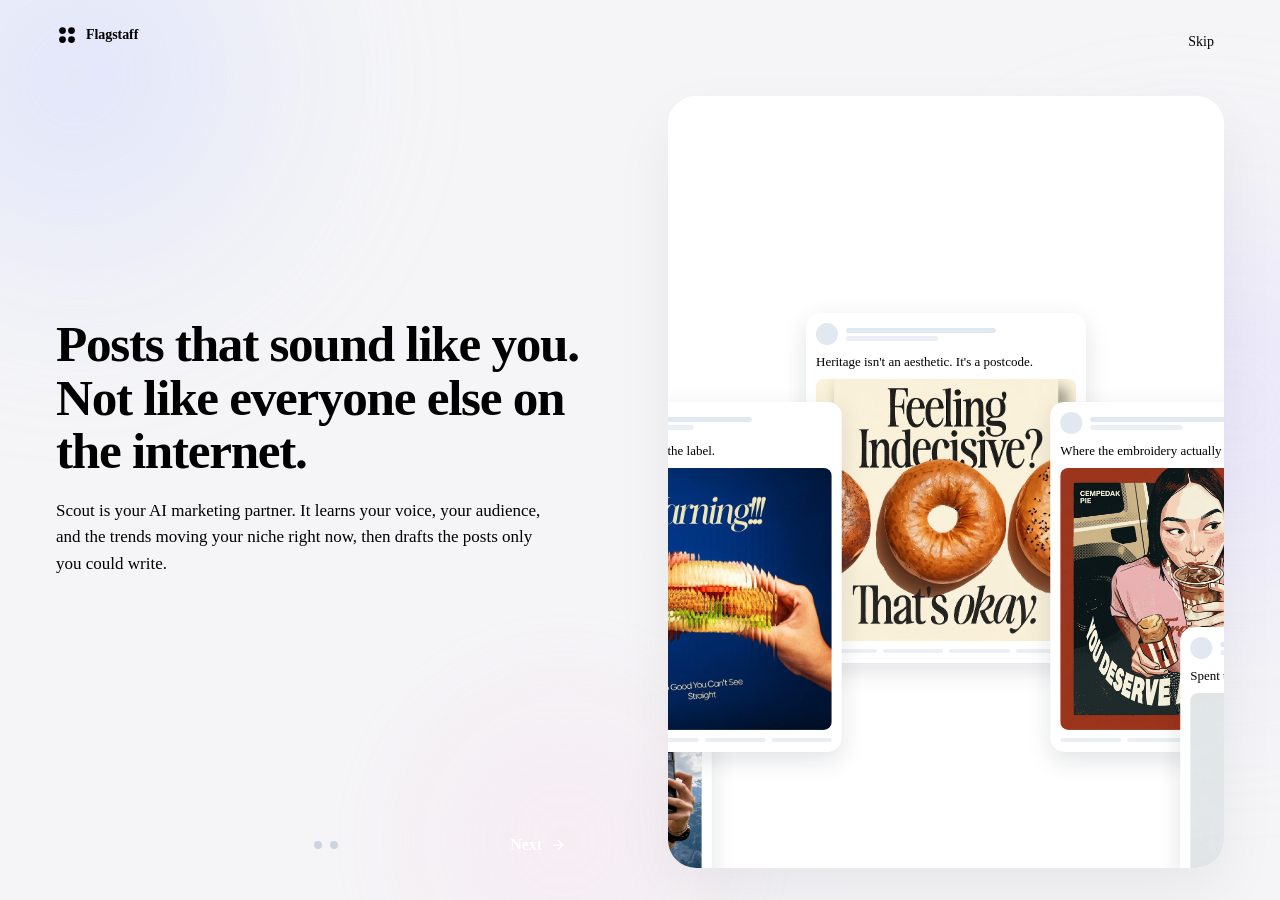
==== poc/index.html @ 5d35e453 "Restore widget containers + center-focus post cards (X structure) Chips-group: - Brought the soft gr" ====
<!DOCTYPE html>
<html lang="en">
<head>
  <meta charset="UTF-8" />
  <meta name="viewport" content="width=device-width, initial-scale=1" />
  <title>Flagstaff Social — Onboarding POC</title>
  <link rel="stylesheet" href="./styles.css?v=8" />
</head>
<body class="mode-onboarding">
  <!-- Reusable SVG sprite (icons referenced by id from JS) -->
  <svg width="0" height="0" style="position:absolute" aria-hidden="true">
    <defs>
      <symbol id="i-sparkle" viewBox="0 0 24 24" fill="none" stroke="currentColor" stroke-width="2" stroke-linecap="round" stroke-linejoin="round"><path d="M12 3l1.6 4.6L18 9l-4.4 1.4L12 15l-1.6-4.6L6 9l4.4-1.4L12 3z"/><path d="M19 14l.7 1.8L21 16.5l-1.3.7L19 19l-.7-1.8L17 16.5l1.3-.7L19 14z"/></symbol>
      <symbol id="i-home" viewBox="0 0 24 24" fill="none" stroke="currentColor" stroke-width="2" stroke-linecap="round" stroke-linejoin="round"><path d="M3 11l9-8 9 8"/><path d="M5 10v10h14V10"/></symbol>
      <symbol id="i-user" viewBox="0 0 24 24" fill="none" stroke="currentColor" stroke-width="2" stroke-linecap="round" stroke-linejoin="round"><circle cx="12" cy="8" r="4"/><path d="M4 21c0-4 4-7 8-7s8 3 8 7"/></symbol>
      <symbol id="i-chat" viewBox="0 0 24 24" fill="none" stroke="currentColor" stroke-width="2" stroke-linecap="round" stroke-linejoin="round"><path d="M21 12a8 8 0 0 1-11.6 7.1L4 21l1.9-5.4A8 8 0 1 1 21 12z"/></symbol>
      <symbol id="i-megaphone" viewBox="0 0 24 24" fill="none" stroke="currentColor" stroke-width="2" stroke-linecap="round" stroke-linejoin="round"><path d="M3 11v2l11 5V6L3 11z"/><path d="M14 8a4 4 0 0 1 0 8"/></symbol>
      <symbol id="i-cal" viewBox="0 0 24 24" fill="none" stroke="currentColor" stroke-width="2" stroke-linecap="round" stroke-linejoin="round"><rect x="3" y="5" width="18" height="16" rx="2"/><path d="M3 9h18M8 3v4M16 3v4"/></symbol>
      <symbol id="i-settings" viewBox="0 0 24 24" fill="none" stroke="currentColor" stroke-width="2" stroke-linecap="round" stroke-linejoin="round"><circle cx="12" cy="12" r="3"/><path d="M19.4 15a1.7 1.7 0 0 0 .3 1.8l.1.1a2 2 0 1 1-2.8 2.8l-.1-.1a1.7 1.7 0 0 0-1.8-.3 1.7 1.7 0 0 0-1 1.5V21a2 2 0 1 1-4 0v-.1a1.7 1.7 0 0 0-1-1.5 1.7 1.7 0 0 0-1.8.3l-.1.1a2 2 0 1 1-2.8-2.8l.1-.1a1.7 1.7 0 0 0 .3-1.8 1.7 1.7 0 0 0-1.5-1H3a2 2 0 1 1 0-4h.1a1.7 1.7 0 0 0 1.5-1 1.7 1.7 0 0 0-.3-1.8l-.1-.1a2 2 0 1 1 2.8-2.8l.1.1a1.7 1.7 0 0 0 1.8.3h0a1.7 1.7 0 0 0 1-1.5V3a2 2 0 1 1 4 0v.1c0 .7.4 1.3 1 1.5h0a1.7 1.7 0 0 0 1.8-.3l.1-.1a2 2 0 1 1 2.8 2.8l-.1.1a1.7 1.7 0 0 0-.3 1.8v0c.2.6.8 1 1.5 1H21a2 2 0 1 1 0 4h-.1c-.7 0-1.3.4-1.5 1z"/></symbol>
      <symbol id="i-bell" viewBox="0 0 24 24" fill="none" stroke="currentColor" stroke-width="2" stroke-linecap="round" stroke-linejoin="round"><path d="M6 8a6 6 0 1 1 12 0c0 7 3 9 3 9H3s3-2 3-9"/><path d="M10 21a2 2 0 0 0 4 0"/></symbol>
      <symbol id="i-chevron-down" viewBox="0 0 24 24" fill="none" stroke="currentColor" stroke-width="2" stroke-linecap="round" stroke-linejoin="round"><polyline points="6 9 12 15 18 9"/></symbol>
      <symbol id="i-chevron-right" viewBox="0 0 24 24" fill="none" stroke="currentColor" stroke-width="2" stroke-linecap="round" stroke-linejoin="round"><polyline points="9 6 15 12 9 18"/></symbol>
      <symbol id="i-bolt" viewBox="0 0 24 24" fill="currentColor"><path d="M13 2 3 14h7l-1 8 10-12h-7l1-8z"/></symbol>
      <symbol id="i-flame" viewBox="0 0 24 24" fill="currentColor"><path d="M12 2s4 4 4 8a4 4 0 0 1-8 0c0-2 1-4 1-4s-3 3-3 7a6 6 0 0 0 12 0c0-5-6-11-6-11z"/></symbol>
      <symbol id="i-mountain" viewBox="0 0 24 24" fill="currentColor"><path d="M3 20 9 8l4 7 3-4 5 9H3z"/></symbol>
      <symbol id="i-anchor" viewBox="0 0 24 24" fill="none" stroke="currentColor" stroke-width="2" stroke-linecap="round" stroke-linejoin="round"><circle cx="12" cy="5" r="2"/><line x1="12" y1="7" x2="12" y2="22"/><path d="M5 12a7 7 0 0 0 14 0"/><line x1="3" y1="12" x2="7" y2="12"/><line x1="17" y1="12" x2="21" y2="12"/></symbol>
      <symbol id="i-compass" viewBox="0 0 24 24" fill="none" stroke="currentColor" stroke-width="2" stroke-linecap="round" stroke-linejoin="round"><circle cx="12" cy="12" r="10"/><polygon points="16.24 7.76 14.12 14.12 7.76 16.24 9.88 9.88 16.24 7.76" fill="currentColor"/></symbol>
      <symbol id="i-diamond" viewBox="0 0 24 24" fill="currentColor"><path d="M12 2 3 9l9 13 9-13z"/></symbol>
      <symbol id="i-brain" viewBox="0 0 22 22" fill="none" stroke="currentColor" stroke-width="2" stroke-linecap="round" stroke-linejoin="round"><path d="M11 17.0001V4.00013M11 4.00013C11 3.53996 11.1058 3.08595 11.3093 2.67322C11.5129 2.2605 11.8086 1.90012 12.1737 1.61998C12.5387 1.33983 12.9634 1.14743 13.4147 1.05765C13.866 0.96787 14.332 0.983122 14.7765 1.10223C15.221 1.22133 15.6321 1.44109 15.9781 1.74451C16.324 2.04793 16.5956 2.42687 16.7717 2.85203C16.9478 3.27718 17.0237 3.73714 16.9936 4.19633C16.9635 4.65551 16.8281 5.10162 16.598 5.50013M11 4.00013C11 3.53996 10.8942 3.08595 10.6907 2.67322C10.4871 2.2605 10.1914 1.90012 9.82633 1.61998C9.46126 1.33983 9.03663 1.14743 8.5853 1.05765C8.13396 0.96787 7.66803 0.983122 7.22353 1.10223C6.77904 1.22133 6.3679 1.44109 6.02193 1.74451C5.67596 2.04793 5.40442 2.42687 5.22833 2.85203C5.05224 3.27718 4.97632 3.73714 5.00643 4.19633C5.03655 4.65551 5.17189 5.10162 5.402 5.50013M14 12.0001C13.1348 11.7472 12.3748 11.2208 11.834 10.4996C11.2932 9.7785 11.0005 8.90154 11 8.00013C10.9995 8.90154 10.7068 9.7785 10.166 10.4996C9.62516 11.2208 8.8652 11.7472 8 12.0001"/><path d="M16.9961 4.125C17.5839 4.27614 18.1296 4.55905 18.5919 4.95231C19.0541 5.34557 19.4209 5.83887 19.6643 6.39485C19.9076 6.95082 20.0213 7.55489 19.9967 8.16131C19.9721 8.76773 19.8098 9.36059 19.5221 9.895"/><path d="M17 17.0001C17.8805 17.0001 18.7364 16.7095 18.4349 16.1735C20.1335 15.6375 20.6356 14.8859 20.8635 14.0354C21.0914 13.1849 21.0323 12.283 20.6954 11.4695C20.3585 10.656 19.7625 9.97642 19 9.53613"/><path d="M18.967 16.4829C19.0371 17.0251 18.9953 17.576 18.8441 18.1014C18.693 18.6269 18.4357 19.1157 18.0882 19.5379C17.7407 19.96 17.3104 20.3064 16.8238 20.5557C16.3372 20.805 15.8046 20.9518 15.259 20.9872C14.7134 21.0227 14.1664 20.9458 13.6516 20.7615C13.1369 20.5772 12.6654 20.2893 12.2662 19.9157C11.8671 19.542 11.5488 19.0905 11.331 18.589C11.1132 18.0875 11.0006 17.5467 11 16.9999C10.9994 17.5467 10.8867 18.0875 10.669 18.589C10.4512 19.0905 10.1329 19.542 9.73376 19.9157C9.33463 20.2893 8.86313 20.5772 8.34838 20.7615C7.83364 20.9458 7.28657 21.0227 6.74097 20.9872C6.19537 20.9518 5.66283 20.805 5.17622 20.5557C4.68961 20.3064 4.25927 19.96 3.91178 19.5379C3.56429 19.1157 3.30703 18.6269 3.15589 18.1014C3.00474 17.576 2.96291 17.0251 3.033 16.4829"/><path d="M4.99983 17.0001C4.11932 17.0001 3.26343 16.7095 2.56489 16.1735C1.86635 15.6375 1.3642 14.8859 1.1363 14.0354C0.908407 13.1849 0.967509 12.283 1.30444 11.4695C1.64137 10.656 2.23731 9.97642 2.99983 9.53613"/><path d="M5.00195 4.125C4.41415 4.27614 3.86846 4.55905 3.40618 4.95231C2.94391 5.34557 2.57719 5.83887 2.3338 6.39485C2.0904 6.95082 1.97671 7.55489 2.00134 8.16131C2.02597 8.76773 2.18827 9.36059 2.47595 9.895"/></symbol>
      <symbol id="i-link" viewBox="0 0 24 24" fill="none" stroke="currentColor" stroke-width="2" stroke-linecap="round" stroke-linejoin="round"><path d="M10 13a5 5 0 0 0 7 0l3-3a5 5 0 0 0-7-7l-1 1"/><path d="M14 11a5 5 0 0 0-7 0l-3 3a5 5 0 0 0 7 7l1-1"/></symbol>
      <symbol id="i-upload" viewBox="0 0 24 24" fill="none" stroke="currentColor" stroke-width="2" stroke-linecap="round" stroke-linejoin="round"><path d="M21 15v4a2 2 0 0 1-2 2H5a2 2 0 0 1-2-2v-4"/><polyline points="17 8 12 3 7 8"/><path d="M12 3v12"/></symbol>
      <symbol id="i-pencil" viewBox="0 0 24 24" fill="none" stroke="currentColor" stroke-width="2" stroke-linecap="round" stroke-linejoin="round"><path d="M3 17.25V21h3.75L17.81 9.94l-3.75-3.75L3 17.25zM20.71 7.04a1 1 0 0 0 0-1.41l-2.34-2.34a1 1 0 0 0-1.41 0l-1.83 1.83 3.75 3.75 1.83-1.83z"/></symbol>
      <symbol id="i-attach" viewBox="0 0 24 24" fill="none" stroke="currentColor" stroke-width="2" stroke-linecap="round" stroke-linejoin="round"><path d="M21 11l-9 9a5 5 0 0 1-7-7l9-9a3.5 3.5 0 0 1 5 5l-9 9a2 2 0 0 1-3-3l8-8"/></symbol>
      <symbol id="i-arrow-right" viewBox="0 0 24 24" fill="none" stroke="currentColor" stroke-width="2" stroke-linecap="round" stroke-linejoin="round"><line x1="5" y1="12" x2="19" y2="12"/><polyline points="12 5 19 12 12 19"/></symbol>
      <symbol id="i-check" viewBox="0 0 24 24" fill="none" stroke="currentColor" stroke-width="3" stroke-linecap="round" stroke-linejoin="round"><polyline points="5 12 10 17 19 7"/></symbol>
      <symbol id="i-warn" viewBox="0 0 24 24" fill="none" stroke="currentColor" stroke-width="2" stroke-linecap="round" stroke-linejoin="round"><path d="M10.3 3.86 1.82 18a2 2 0 0 0 1.71 3h16.94a2 2 0 0 0 1.71-3L13.71 3.86a2 2 0 0 0-3.42 0z"/><line x1="12" y1="9" x2="12" y2="13"/><line x1="12" y1="17" x2="12" y2="17"/></symbol>
      <symbol id="i-x-mark" viewBox="0 0 24 24" fill="none" stroke="currentColor" stroke-width="2" stroke-linecap="round" stroke-linejoin="round"><circle cx="12" cy="12" r="10"/><line x1="9" y1="9" x2="15" y2="15"/><line x1="15" y1="9" x2="9" y2="15"/></symbol>
      <symbol id="i-fire" viewBox="0 0 24 24" fill="none" stroke="currentColor" stroke-width="2" stroke-linecap="round" stroke-linejoin="round"><path d="M12 2s4 4 4 8a4 4 0 0 1-8 0c0-2 1-4 1-4s-3 3-3 7a6 6 0 0 0 12 0c0-5-6-11-6-11z"/></symbol>
      <symbol id="i-trend" viewBox="0 0 24 24" fill="none" stroke="currentColor" stroke-width="2" stroke-linecap="round" stroke-linejoin="round"><polyline points="3 17 9 11 13 15 21 7"/><polyline points="14 7 21 7 21 14"/></symbol>
      <symbol id="i-people" viewBox="0 0 24 24" fill="none" stroke="currentColor" stroke-width="2" stroke-linecap="round" stroke-linejoin="round"><circle cx="9" cy="8" r="3"/><path d="M3 20c0-3 3-5 6-5s6 2 6 5"/><circle cx="17" cy="9" r="2"/><path d="M15 20c0-2 2-4 4-4"/></symbol>
      <symbol id="i-x-logo" viewBox="0 0 24 24" fill="currentColor"><path d="M18.244 2.25h3.308l-7.227 8.26 8.502 11.24H16.17l-5.214-6.817L4.99 21.75H1.68l7.73-8.835L1.254 2.25H8.08l4.713 6.231 5.45-6.231zm-1.161 17.52h1.833L7.084 4.126H5.117L17.083 19.77z"/></symbol>
      <symbol id="i-individual" viewBox="0 0 24 24" fill="none" stroke="currentColor" stroke-width="2" stroke-linecap="round" stroke-linejoin="round"><circle cx="12" cy="7" r="4"/><path d="M5 21c0-4 3-7 7-7s7 3 7 7"/></symbol>
      <symbol id="i-file" viewBox="0 0 24 24" fill="none" stroke="currentColor" stroke-width="2" stroke-linecap="round" stroke-linejoin="round"><path d="M14 3H6a2 2 0 0 0-2 2v14a2 2 0 0 0 2 2h12a2 2 0 0 0 2-2V9z"/><polyline points="14 3 14 9 20 9"/></symbol>
      <!-- Flagstaff / Scout mark — 4 circles in 2x2 (uses currentColor so it themes anywhere) -->
      <symbol id="i-logo" viewBox="0 0 32 32"><circle cx="8"  cy="8"  r="6" fill="currentColor"/><circle cx="24" cy="8"  r="6" fill="currentColor"/><circle cx="8"  cy="24" r="6" fill="currentColor"/><circle cx="24" cy="24" r="6" fill="currentColor"/></symbol>
      <!-- Extra icons for narrated processing pointers -->
      <symbol id="i-bookmark" viewBox="0 0 24 24" fill="none" stroke="currentColor" stroke-width="2" stroke-linecap="round" stroke-linejoin="round"><path d="M19 21l-7-5-7 5V5a2 2 0 0 1 2-2h10a2 2 0 0 1 2 2z"/></symbol>
      <symbol id="i-tag" viewBox="0 0 24 24" fill="none" stroke="currentColor" stroke-width="2" stroke-linecap="round" stroke-linejoin="round"><path d="M20.59 13.41l-7.17 7.17a2 2 0 0 1-2.83 0L2 12V2h10l8.59 8.59a2 2 0 0 1 0 2.82z"/><line x1="7" y1="7" x2="7.01" y2="7"/></symbol>
      <symbol id="i-clock" viewBox="0 0 24 24" fill="none" stroke="currentColor" stroke-width="2" stroke-linecap="round" stroke-linejoin="round"><circle cx="12" cy="12" r="10"/><polyline points="12 6 12 12 16 14"/></symbol>
      <symbol id="i-image" viewBox="0 0 24 24" fill="none" stroke="currentColor" stroke-width="2" stroke-linecap="round" stroke-linejoin="round"><rect x="3" y="3" width="18" height="18" rx="2"/><circle cx="8.5" cy="8.5" r="1.5"/><polyline points="21 15 16 10 5 21"/></symbol>
      <symbol id="i-search" viewBox="0 0 24 24" fill="none" stroke="currentColor" stroke-width="2" stroke-linecap="round" stroke-linejoin="round"><circle cx="11" cy="11" r="8"/><line x1="21" y1="21" x2="16.65" y2="16.65"/></symbol>
      <symbol id="i-palette" viewBox="0 0 24 24" fill="none" stroke="currentColor" stroke-width="2" stroke-linecap="round" stroke-linejoin="round"><circle cx="13.5" cy="6.5" r=".5" fill="currentColor"/><circle cx="17.5" cy="10.5" r=".5" fill="currentColor"/><circle cx="8.5" cy="7.5" r=".5" fill="currentColor"/><circle cx="6.5" cy="12.5" r=".5" fill="currentColor"/><path d="M12 2C6.5 2 2 6.5 2 12s4.5 10 10 10c.926 0 1.648-.746 1.648-1.688 0-.437-.18-.835-.437-1.125-.29-.289-.438-.652-.438-1.125 0-.918.732-1.688 1.668-1.688h1.996c3.051 0 5.555-2.502 5.555-5.554C21.965 6.012 17.461 2 12 2z"/></symbol>
      <symbol id="i-grid" viewBox="0 0 24 24" fill="none" stroke="currentColor" stroke-width="2" stroke-linecap="round" stroke-linejoin="round"><rect x="3" y="3" width="7" height="7"/><rect x="14" y="3" width="7" height="7"/><rect x="14" y="14" width="7" height="7"/><rect x="3" y="14" width="7" height="7"/></symbol>
      <symbol id="i-quote" viewBox="0 0 24 24" fill="none" stroke="currentColor" stroke-width="2" stroke-linecap="round" stroke-linejoin="round"><path d="M3 21c3 0 7-1 7-8V5c0-1.25-.756-2.017-2-2H4c-1.25 0-2 .75-2 1.972V11c0 1.25.75 2 2 2 1 0 1 0 1 1v1c0 1-1 2-2 2s-1 .008-1 1.031V20c0 1 0 1 1 1z"/><path d="M15 21c3 0 7-1 7-8V5c0-1.25-.757-2.017-2-2h-4c-1.25 0-2 .75-2 1.972V11c0 1.25.75 2 2 2h.75c0 2.25.25 4-2.75 4v3c0 1 0 1 1 1z"/></symbol>
      <symbol id="i-globe" viewBox="0 0 24 24" fill="none" stroke="currentColor" stroke-width="2" stroke-linecap="round" stroke-linejoin="round"><circle cx="12" cy="12" r="10"/><line x1="2" y1="12" x2="22" y2="12"/><path d="M12 2a15.3 15.3 0 0 1 4 10 15.3 15.3 0 0 1-4 10 15.3 15.3 0 0 1-4-10 15.3 15.3 0 0 1 4-10z"/></symbol>
      <symbol id="i-lock" viewBox="0 0 24 24" fill="none" stroke="currentColor" stroke-width="2" stroke-linecap="round" stroke-linejoin="round"><rect x="3" y="11" width="18" height="11" rx="2" ry="2"/><path d="M7 11V7a5 5 0 0 1 10 0v4"/></symbol>
      <!-- Social platform marks (used in the multi-platform connect card) -->
      <symbol id="i-instagram" viewBox="0 0 24 24" fill="none" stroke="currentColor" stroke-width="2" stroke-linecap="round" stroke-linejoin="round"><rect x="2" y="2" width="20" height="20" rx="5" ry="5"/><path d="M16 11.37A4 4 0 1 1 12.63 8 4 4 0 0 1 16 11.37z"/><line x1="17.5" y1="6.5" x2="17.51" y2="6.5"/></symbol>
      <symbol id="i-facebook" viewBox="0 0 24 24" fill="currentColor"><path d="M22 12a10 10 0 1 0-11.5 9.87v-6.99H8v-2.88h2.5V9.79c0-2.47 1.47-3.83 3.71-3.83 1.08 0 2.21.19 2.21.19v2.43h-1.25c-1.23 0-1.62.76-1.62 1.55v1.86h2.76l-.44 2.88h-2.32v6.99A10 10 0 0 0 22 12z"/></symbol>
      <symbol id="i-tiktok" viewBox="0 0 24 24" fill="currentColor"><path d="M19.59 6.69a4.83 4.83 0 0 1-3.77-4.25V2h-3.45v13.67a2.89 2.89 0 0 1-5.2 1.74 2.89 2.89 0 0 1 2.31-4.64 2.93 2.93 0 0 1 .88.13V9.4a6.84 6.84 0 0 0-1-.05A6.33 6.33 0 0 0 5.8 20.1a6.34 6.34 0 0 0 10.86-4.43V8.45a8.16 8.16 0 0 0 4.77 1.52v-3.4a4.85 4.85 0 0 1-1.84-.16z"/></symbol>
      <symbol id="i-plus" viewBox="0 0 24 24" fill="none" stroke="currentColor" stroke-width="2" stroke-linecap="round" stroke-linejoin="round"><line x1="12" y1="5" x2="12" y2="19"/><line x1="5" y1="12" x2="19" y2="12"/></symbol>
      <symbol id="i-minus" viewBox="0 0 24 24" fill="none" stroke="currentColor" stroke-width="2" stroke-linecap="round" stroke-linejoin="round"><line x1="5" y1="12" x2="19" y2="12"/></symbol>
      <symbol id="i-collapse" viewBox="0 0 24 24" fill="none" stroke="currentColor" stroke-width="2" stroke-linecap="round" stroke-linejoin="round"><polyline points="20 9 15 9 15 4"/><line x1="15" y1="9" x2="21" y2="3"/><polyline points="4 15 9 15 9 20"/><line x1="9" y1="15" x2="3" y2="21"/></symbol>
      <!-- Engagement icons for the success-post teaser (X-style metrics row) -->
      <symbol id="i-heart" viewBox="0 0 24 24" fill="none" stroke="currentColor" stroke-width="2" stroke-linecap="round" stroke-linejoin="round"><path d="M20.84 4.61a5.5 5.5 0 0 0-7.78 0L12 5.67l-1.06-1.06a5.5 5.5 0 0 0-7.78 7.78l1.06 1.06L12 21.23l7.78-7.78 1.06-1.06a5.5 5.5 0 0 0 0-7.78z"/></symbol>
      <symbol id="i-repost" viewBox="0 0 24 24" fill="none" stroke="currentColor" stroke-width="2" stroke-linecap="round" stroke-linejoin="round"><polyline points="17 1 21 5 17 9"/><path d="M3 11V9a4 4 0 0 1 4-4h14"/><polyline points="7 23 3 19 7 15"/><path d="M21 13v2a4 4 0 0 1-4 4H3"/></symbol>
      <symbol id="i-reply" viewBox="0 0 24 24" fill="none" stroke="currentColor" stroke-width="2" stroke-linecap="round" stroke-linejoin="round"><path d="M21 11.5a8.38 8.38 0 0 1-.9 3.8 8.5 8.5 0 0 1-7.6 4.7 8.38 8.38 0 0 1-3.8-.9L3 21l1.9-5.7a8.38 8.38 0 0 1-.9-3.8 8.5 8.5 0 0 1 4.7-7.6 8.38 8.38 0 0 1 3.8-.9h.5a8.48 8.48 0 0 1 8 8v.5z"/></symbol>
      <symbol id="i-share" viewBox="0 0 24 24" fill="none" stroke="currentColor" stroke-width="2" stroke-linecap="round" stroke-linejoin="round"><path d="M4 12v8a2 2 0 0 0 2 2h12a2 2 0 0 0 2-2v-8"/><polyline points="16 6 12 2 8 6"/><line x1="12" y1="2" x2="12" y2="15"/></symbol>
      <symbol id="i-brand" viewBox="0 0 24 24" fill="none" stroke="currentColor" stroke-width="2" stroke-linecap="round" stroke-linejoin="round"><rect x="3" y="7" width="18" height="13" rx="2"/><path d="M8 7V5a2 2 0 0 1 2-2h4a2 2 0 0 1 2 2v2"/><path d="M3 13h18"/></symbol>
    </defs>
  </svg>

  <div class="app">
    <!-- Sidebar -->
    <aside class="sidebar" id="sidebar">
      <div class="sidebar__logo" aria-label="Flagstaff Social">
        <svg width="26" height="26" style="color: var(--primary);"><use href="#i-logo"/></svg>
      </div>
      <nav class="sidebar__nav" aria-label="Primary">
        <button class="sidebar__btn" data-nav="home"     title="Home"><svg><use href="#i-home"/></svg></button>
        <button class="sidebar__btn" data-nav="profile"  title="Profile"><svg><use href="#i-user"/></svg></button>
        <button class="sidebar__btn" data-nav="posts"    title="Posts" aria-current="page"><svg><use href="#i-chat"/></svg></button>
        <button class="sidebar__btn" data-nav="campaigns" title="Campaigns"><svg><use href="#i-megaphone"/></svg></button>
        <button class="sidebar__btn" data-nav="calendar" title="Calendar"><svg><use href="#i-cal"/></svg></button>
      </nav>
      <button class="sidebar__btn sidebar__settings" title="Settings"><svg><use href="#i-settings"/></svg></button>
    </aside>

    <!-- Main -->
    <main class="main">
      <!-- Topbar -->
      <header class="topbar">
        <div class="crumbs" id="crumbs">
          <span>Home</span>
        </div>
        <div class="topbar__right">
          <button class="bell" aria-label="Notifications"><svg><use href="#i-bell"/></svg></button>
          <button class="profile-chip">
            <span class="profile-chip__avatar"></span>
            <span class="profile-chip__name">Abdullah</span>
            <svg><use href="#i-chevron-down"/></svg>
          </button>
        </div>
      </header>

      <!-- View 0: Pre-conversation splash (3 screens) -->
      <section class="view" id="view-splash">
        <div class="splash-atmosphere" aria-hidden="true">
          <div class="splash-atmosphere__blob splash-atmosphere__blob--a"></div>
          <div class="splash-atmosphere__blob splash-atmosphere__blob--b"></div>
          <div class="splash-atmosphere__blob splash-atmosphere__blob--c"></div>
        </div>
        <div class="splash">
          <div class="splash__shell">
            <!-- LEFT: text content + CTA. Content swaps in place between screens. -->
            <div class="splash__left">
              <div class="splash__left-stage" id="splash-left-stage"></div>
              <div class="splash__foot">
                <button class="splash__back" id="splash-back" type="button" aria-label="Back">
                  <svg viewBox="0 0 24 24" fill="none" stroke="currentColor" stroke-width="2" stroke-linecap="round" stroke-linejoin="round"><line x1="19" y1="12" x2="5" y2="12"/><polyline points="12 19 5 12 12 5"/></svg>
                  <span>Back</span>
                </button>
                <div class="splash__dots" id="splash-dots">
                  <span class="splash__dot splash__dot--active" data-idx="0"></span>
                  <span class="splash__dot" data-idx="1"></span>
                  <span class="splash__dot" data-idx="2"></span>
                </div>
                <button class="splash__cta" id="splash-cta" type="button">
                  <span class="splash__cta-label" id="splash-cta-label">Next</span>
                  <svg viewBox="0 0 24 24" fill="none" stroke="currentColor" stroke-width="2" stroke-linecap="round" stroke-linejoin="round"><line x1="5" y1="12" x2="19" y2="12"/><polyline points="12 5 19 12 12 19"/></svg>
                </button>
              </div>
            </div>
            <!-- RIGHT: persistent visual container; inner content swaps between screens. -->
            <div class="splash__right">
              <div class="splash__right-stage" id="splash-right-stage"></div>
            </div>
          </div>
          <button class="splash__skip" id="splash-skip" type="button">Skip</button>
          <div class="splash__brand" aria-label="Flagstaff Social">
            <span class="splash__brand-mark"><svg><use href="#i-logo"/></svg></span>
            <span class="splash__brand-name">Flagstaff</span>
          </div>
        </div>
      </section>

      <!-- View 1: Conversation (also owns the start/greeting hero) -->
      <section class="view view--active" id="view-conv">
        <div class="conv">
          <div class="conv__main">
            <div class="conv__stream" id="stream"></div>
            <div class="conv__composer">
              <div class="composer-pill">
                <button class="composer-pill__attach" aria-label="Attach"><svg><use href="#i-attach"/></svg></button>
                <input type="text" id="composer-input" placeholder="Message Scout…" />
                <button class="composer-pill__send" id="composer-send" aria-label="Send"><svg><use href="#i-arrow-right"/></svg></button>
              </div>
            </div>
          </div>
          <aside class="kb-panel" id="kb-panel" aria-label="Knowledge Bases"></aside>
        </div>
      </section>

      <!-- View 3: Dashboard -->
      <section class="view" id="view-dash">
        <div class="dash" id="dash"></div>
      </section>
    </main>
  </div>

  <!-- Demo controls (presenter aid) -->
  <div class="demo-ctl" id="demo-ctl">
    <button id="ctl-restart" title="Restart demo" aria-label="Restart demo">
      <svg viewBox="0 0 24 24" fill="none" stroke="currentColor" stroke-width="2" stroke-linecap="round" stroke-linejoin="round" aria-hidden="true"><path d="M3 12a9 9 0 1 0 3-6.7"/><polyline points="3 4 3 9 8 9"/></svg>
    </button>
    <button id="ctl-skip" title="Skip to dashboard" aria-label="Skip to dashboard">
      <svg><use href="#i-arrow-right"/></svg>
    </button>
  </div>

  <script src="./app.js?v=12"></script>
</body>
</html>
---- poc/styles.css ----
@import url("../design-system/tokens.css");
/* Type stack:
   - macOS resolves to actual SF Pro via -apple-system / BlinkMacSystemFont
   - Other OSes use Inter (loaded below) as the closest open-source SF clone */
@import url("https://fonts.googleapis.com/css2?family=Inter:wght@400;500;600;700&display=swap");

/* =========================================================================
   Reset & base
   ========================================================================= */
*, *::before, *::after { box-sizing: border-box; }
html, body { margin: 0; padding: 0; height: 100%; }
body {
  font-family: var(--font-sans);
  font-size: var(--text-md);
  line-height: var(--leading-normal);
  color: var(--text-primary);
  background: var(--surface-canvas);
  -webkit-font-smoothing: antialiased;
  -moz-osx-font-smoothing: grayscale;
  overflow: hidden;
}
button { font-family: inherit; cursor: pointer; border: none; background: none; padding: 0; color: inherit; }
input, textarea { font-family: inherit; }
a { color: var(--text-link); text-decoration: none; }

/* =========================================================================
   App shell
   ========================================================================= */
.app {
  display: grid;
  grid-template-columns: var(--sidebar-width) 1fr;
  height: 100vh;
  overflow: hidden;
}

/* ------------------- Sidebar ------------------- */
.sidebar {
  background: var(--surface-sunken);
  display: flex;
  flex-direction: column;
  align-items: center;
  padding: var(--space-4) 0;
  gap: var(--space-2);
  border-right: 1px solid var(--border-subtle);
}
.sidebar__logo {
  width: 32px; height: 32px;
  display: grid; place-items: center;
  margin-bottom: var(--space-4);
}
.sidebar__nav {
  display: flex; flex-direction: column; gap: var(--space-2);
  flex: 1;
}
.sidebar__btn {
  width: 40px; height: 40px;
  border-radius: var(--radius-full);
  display: grid; place-items: center;
  color: var(--text-secondary);
  transition: background var(--duration-fast) var(--ease-standard),
              color var(--duration-fast) var(--ease-standard);
}
.sidebar__btn:hover { background: rgba(91, 91, 245, 0.08); color: var(--text-primary); }
.sidebar__btn[aria-current="page"] {
  background: var(--primary);
  color: var(--text-on-primary);
}
.sidebar__btn[aria-current="page"]:hover { background: var(--primary-hover); }
.sidebar__settings {
  margin-top: auto;
}
.sidebar__btn svg { width: 18px; height: 18px; }

/* ------------------- Main area ------------------- */
.main {
  display: flex; flex-direction: column;
  height: 100%;
  overflow: hidden;
  background: var(--surface-canvas);
}
.topbar {
  display: flex; align-items: center; justify-content: space-between;
  padding: var(--space-4) var(--space-6);
  height: 56px; flex-shrink: 0;
}
.crumbs {
  display: flex; align-items: center; gap: var(--space-2);
  color: var(--text-secondary); font-size: var(--text-md);
}
.crumbs__sep { color: var(--text-tertiary); }
.crumbs__current { color: var(--primary); font-weight: var(--weight-medium); }
.topbar__right { display: flex; align-items: center; gap: var(--space-3); }
.bell {
  width: 36px; height: 36px;
  border-radius: var(--radius-full);
  background: var(--surface-raised);
  box-shadow: var(--shadow-xs);
  display: grid; place-items: center;
  color: var(--text-secondary);
  border: 1px solid var(--border-subtle);
}
.profile-chip {
  display: flex; align-items: center; gap: var(--space-2);
  padding: 6px 8px 6px 4px;
  border-radius: var(--radius-full);
  background: var(--surface-raised);
  border: 1px solid var(--border-subtle);
}
.profile-chip__avatar {
  width: 26px; height: 26px;
  border-radius: var(--radius-full);
  background: var(--ai-gradient);
}
.profile-chip__name { font-size: var(--text-sm); color: var(--text-primary); }
.profile-chip svg { color: var(--text-tertiary); width: 14px; height: 14px; }

/* ------------------- View management ------------------- */
.view { display: none; height: 100%; overflow: hidden; }
.view--active { display: flex; flex-direction: column; flex: 1; min-height: 0; }

/* Splash → conversation handoff. The splash lifts and fades; the conversation
   view fades up from a slight offset as it mounts. */
.view--exiting {
  animation: viewExit 440ms var(--ease-emphasized) forwards;
}
@keyframes viewExit {
  to { opacity: 0; transform: translateY(-12px); }
}
.view--entering { opacity: 0; transform: translateY(8px); }
.view--entered {
  animation: viewEnter 480ms var(--ease-emphasized) forwards;
}
@keyframes viewEnter {
  from { opacity: 0; transform: translateY(8px); }
  to   { opacity: 1; transform: translateY(0); }
}

/* =========================================================================
   Account-type selector view
   ========================================================================= */
.acct {
  flex: 1; display: grid; place-items: center;
  padding: var(--space-12) var(--space-6);
  overflow-y: auto;
}
.acct__inner {
  width: 100%; max-width: 880px;
  display: flex; flex-direction: column; align-items: center;
  gap: var(--space-8);
  animation: fadeUp var(--duration-slower) var(--ease-emphasized) both;
}
.acct__brand {
  width: 44px; height: 44px;
  display: grid; place-items: center;
  color: var(--primary);
}
.acct__brand svg { width: 44px; height: 44px; }
.acct__title {
  margin: 0;
  font-size: var(--text-3xl);
  font-weight: var(--weight-semibold);
  letter-spacing: var(--tracking-tight);
  text-align: center;
}
.acct__sub {
  margin: 0;
  font-size: var(--text-base);
  color: var(--text-secondary);
  text-align: center;
  max-width: 520px;
}
.acct__cards {
  display: grid;
  grid-template-columns: 1fr 1fr;
  gap: var(--space-5);
  width: 100%;
  max-width: 760px;
}
.acct-card {
  background: var(--surface-raised);
  border: 1px solid var(--border-subtle);
  border-radius: var(--radius-xl);
  padding: var(--space-6);
  text-align: left;
  transition: transform var(--duration-base) var(--ease-emphasized),
              box-shadow var(--duration-base) var(--ease-standard),
              border-color var(--duration-base) var(--ease-standard);
  display: flex; flex-direction: column; gap: var(--space-3);
}
.acct-card:hover {
  transform: translateY(-2px);
  box-shadow: var(--shadow-lg);
  border-color: var(--indigo-200);
}
.acct-card[aria-pressed="true"] {
  border-color: var(--primary);
  box-shadow: var(--shadow-focus-ring), var(--shadow-md);
}
.acct-card__icon {
  width: 44px; height: 44px;
  border-radius: var(--radius-md);
  background: var(--primary-soft);
  color: var(--primary);
  display: grid; place-items: center;
}
.acct-card__icon svg { width: 22px; height: 22px; }
.acct-card__label {
  font-size: var(--text-xl);
  font-weight: var(--weight-semibold);
  letter-spacing: var(--tracking-tight);
}
.acct-card__desc { font-size: var(--text-md); color: var(--text-secondary); }
.acct-card__sub { font-size: var(--text-sm); color: var(--text-tertiary); }
.acct__continue {
  margin-top: var(--space-2);
  height: 44px;
  padding: 0 var(--space-6);
  background: var(--primary);
  color: var(--text-on-primary);
  border-radius: var(--radius-md);
  font-weight: var(--weight-medium);
  font-size: var(--text-md);
  transition: background var(--duration-fast) var(--ease-standard),
              transform var(--duration-fast) var(--ease-standard),
              opacity var(--duration-fast) var(--ease-standard);
}
.acct__continue:hover { background: var(--primary-hover); }
.acct__continue:active { transform: scale(0.98); }
.acct__continue[disabled] { opacity: 0.4; cursor: not-allowed; }

/* =========================================================================
   Conversation view
   ========================================================================= */
.conv {
  flex: 1; display: flex; flex-direction: column;
  min-height: 0;
  padding: 0 var(--space-6) var(--space-6);
}
.conv__panel {
  background: var(--surface-raised);
  border: 1px solid var(--border-subtle);
  border-radius: var(--radius-2xl);
  flex: 1; min-height: 0;
  display: flex; flex-direction: column;
  overflow: hidden;
  box-shadow: var(--shadow-xs);
}
.conv__header {
  padding: var(--space-5) var(--space-6) var(--space-3);
  border-bottom: 1px solid var(--border-subtle);
  flex-shrink: 0;
}
.conv__title {
  margin: 0; font-size: var(--text-xl); font-weight: var(--weight-semibold);
  letter-spacing: var(--tracking-tight);
  display: flex; align-items: center; gap: var(--space-3);
}
.conv__sub {
  margin: var(--space-1) 0 0; font-size: var(--text-sm); color: var(--text-secondary);
}
.scout-mark {
  width: 28px; height: 28px;
  border-radius: var(--radius-full);
  background: var(--ai-gradient);
  display: grid; place-items: center;
  color: white;
}
.scout-mark svg { width: 14px; height: 14px; }
.conv__stream {
  flex: 1; min-height: 0;
  overflow-y: auto;
  padding: var(--space-6);
  display: flex; flex-direction: column; gap: var(--space-5);
  scroll-behavior: smooth;
}
.conv__stream::-webkit-scrollbar { width: 8px; }
.conv__stream::-webkit-scrollbar-thumb { background: var(--neutral-200); border-radius: var(--radius-full); }

.conv__composer {
  flex-shrink: 0;
  padding: var(--space-4) var(--space-6);
  border-top: 1px solid var(--border-subtle);
  background: var(--surface-raised);
}
.composer-pill {
  display: flex; align-items: center; gap: var(--space-2);
  background: var(--surface-canvas);
  border: 1px solid var(--border-subtle);
  border-radius: 18px;
  padding: 12px 12px 12px var(--space-4);
  min-height: 60px;
}
.composer-pill input {
  flex: 1; border: none; background: transparent; outline: none;
  font-size: var(--text-md); color: var(--text-primary);
}
.composer-pill input::placeholder { color: var(--text-tertiary); }
.composer-pill__attach,
.composer-pill__send {
  width: 36px; height: 36px;
  border-radius: 12px;
  display: grid; place-items: center;
  color: var(--text-secondary);
}
.composer-pill__send {
  background: var(--primary-soft); color: var(--primary);
}
.composer-pill__send.active { background: var(--primary); color: white; }
.composer-pill svg { width: 16px; height: 16px; }

/* ------------------- Messages ------------------- */
.msg {
  display: flex; gap: var(--space-3);
  max-width: 720px;
  animation: fadeUp var(--duration-base) var(--ease-emphasized) both;
}
.msg--user { align-self: flex-end; flex-direction: row-reverse; }
.msg__avatar {
  width: 28px; height: 28px;
  border-radius: var(--radius-full);
  flex-shrink: 0;
  display: grid; place-items: center;
  color: white;
  font-size: var(--text-xs); font-weight: var(--weight-semibold);
}
.msg__avatar--scout { background: var(--ai-gradient); }
.msg__avatar--scout svg { width: 14px; height: 14px; }
.msg__avatar--user { background: var(--neutral-300); color: var(--text-primary); }
.msg__body {
  display: flex; flex-direction: column; gap: var(--space-2);
  min-width: 0;
}
.msg__name {
  font-size: var(--text-xs); color: var(--text-tertiary);
  letter-spacing: var(--tracking-wide); text-transform: none;
  font-weight: var(--weight-medium);
}
.msg__bubble {
  padding: var(--space-3) var(--space-4);
  border-radius: var(--radius-lg);
  line-height: var(--leading-relaxed);
  font-size: var(--text-base);
  white-space: pre-wrap;
}
.msg--scout .msg__bubble {
  background: var(--surface-canvas);
  color: var(--text-primary);
  border-top-left-radius: var(--radius-xs);
}
.msg--user .msg__bubble {
  background: var(--primary-soft);
  color: var(--text-primary);
  border-top-right-radius: var(--radius-xs);
}

/* ------------------- Scout-branded "thinking" indicator -------------------
   The avatar IS the loader. Its four circles pulse counter-clockwise
   (TL → BL → BR → TR), so a small spot travels anti-clockwise around the
   2×2. When typing finishes, the avatar swaps back to the static logo.
*/
.msg__avatar--loading svg { width: 100%; height: 100%; display: block; }
.msg__avatar--loading .scout-loader__c {
  fill: currentColor;
  transform-box: fill-box;
  transform-origin: center;
  animation: scoutLoaderPulse 1.4s ease-in-out infinite;
}
.msg__avatar--loading .scout-loader__c--1 { animation-delay: 0ms;   }   /* TL */
.msg__avatar--loading .scout-loader__c--2 { animation-delay: 350ms; }   /* BL */
.msg__avatar--loading .scout-loader__c--3 { animation-delay: 700ms; }   /* BR */
.msg__avatar--loading .scout-loader__c--4 { animation-delay: 1050ms; }  /* TR */

/* ------------------- Quick replies ------------------- */
.qreplies {
  display: flex; flex-wrap: wrap; gap: var(--space-2);
  padding-left: 40px; /* align under message body */
  animation: fadeUp var(--duration-base) var(--ease-emphasized) both;
}
.qreply {
  display: inline-flex; align-items: center; justify-content: center; gap: 8px;
  padding: 12px 20px;
  height: 44px;
  border: 1px solid transparent;
  border-radius: 12px;
  background: rgba(255, 255, 255, 0.4);
  color: var(--text-primary);
  font-size: 16px;
  font-weight: 500;
  border: 1px solid var(--border-subtle);
  transition: background var(--duration-fast) var(--ease-standard),
              border-color var(--duration-fast) var(--ease-standard),
              transform var(--duration-fast) var(--ease-standard);
}
.qreply:hover {
  background: var(--surface-raised);
  border-color: var(--primary);
  color: var(--primary);
}
.qreply:active { transform: scale(0.98); }
.qreply--primary {
  background: var(--primary); color: var(--text-on-primary); border-color: var(--primary);
}
.qreply--primary:hover { background: var(--primary-hover); color: var(--text-on-primary); }

/* ------------------- Selection chips (multi-select) ------------------- */
.chips {
  display: flex; flex-wrap: wrap; gap: var(--space-2);
  padding-left: 40px;
}
.chip {
  padding: 8px var(--space-4);
  border-radius: var(--radius-full);
  background: var(--surface-canvas);
  color: var(--text-secondary);
  font-size: var(--text-sm);
  font-weight: var(--weight-medium);
  border: 1px solid var(--border-subtle);
  transition: all var(--duration-fast) var(--ease-standard);
}
.chip[aria-pressed="true"] {
  background: var(--primary-soft);
  border-color: var(--primary);
  color: var(--primary);
}
.chips__done {
  margin-top: var(--space-1);
}

/* ------------------- Action inputs (URL / upload / verbal) ------------------- */
.actions-card {
  margin-left: 40px; max-width: 540px;
  background: var(--surface-canvas);
  border: 1px solid var(--border-subtle);
  border-radius: var(--radius-xl);
  padding: var(--space-4);
  display: grid;
  grid-template-columns: 1fr 1fr 1fr;
  gap: var(--space-3);
}
.action-tile {
  background: var(--surface-raised);
  border: 1px dashed var(--border-default);
  border-radius: var(--radius-lg);
  padding: var(--space-4);
  display: flex; flex-direction: column; gap: var(--space-2);
  align-items: flex-start;
  transition: all var(--duration-fast) var(--ease-standard);
  text-align: left;
}
.action-tile:hover { border-color: var(--primary); background: var(--primary-soft); }
.action-tile__icon {
  width: 32px; height: 32px;
  border-radius: var(--radius-md);
  background: var(--primary-soft);
  color: var(--primary);
  display: grid; place-items: center;
}
.action-tile__icon svg { width: 16px; height: 16px; }
.action-tile__label { font-size: var(--text-sm); font-weight: var(--weight-medium); color: var(--text-primary); }
.action-tile__hint  { font-size: var(--text-xs); color: var(--text-tertiary); }

.url-inline {
  margin-left: 40px; max-width: 560px;
  display: flex; align-items: center; gap: var(--space-2);
  background: var(--surface-raised);
  border: 1px solid var(--border-default);
  border-radius: var(--radius-md);
  padding: 6px 6px 6px var(--space-3);
}
.url-inline svg { width: 16px; height: 16px; color: var(--text-tertiary); flex-shrink: 0; }
.url-inline input {
  flex: 1; border: none; outline: none; background: transparent;
  font-size: var(--text-md); color: var(--text-primary);
}
.url-inline button {
  padding: 8px var(--space-4);
  background: var(--primary); color: var(--text-on-primary);
  border-radius: var(--radius-control);
  font-size: var(--text-sm); font-weight: var(--weight-medium);
}

/* ------------------- Narrated processing — single-line pointer -------------------
   No container, no list. One pointer at a time, fading up as the next arrives.
   Text is in soft indigo (between primary and tertiary): present, not loud.
*/
.proc-line {
  align-self: flex-start;
  width: 100%;
  max-width: 720px;
  min-height: 24px;
  position: relative;
  /* No background, no border, no padding. Sits inline with the chat. */
}
.proc-line__pointer {
  display: flex; align-items: center; gap: 12px;
  font-size: var(--text-sm);
  line-height: 1.5;
  color: #7c3aed;
  animation: procPointerIn 520ms cubic-bezier(0.2, 0, 0, 1) both;
}
.proc-line__pointer--persistent { animation: none; }
.proc-line__pointer--exit {
  animation: procPointerOut 400ms cubic-bezier(0.4, 0, 1, 1) forwards;
}

/* Icon plate — no background. Glyph cross-fades smoothly between activities;
   a soft halo behind it breathes so the line feels alive without flashing. */
.proc-line__icon {
  position: relative;
  display: inline-grid; place-items: center;
  width: 22px; height: 22px;
  flex-shrink: 0;
  background: transparent;
  color: #7c3aed;
  overflow: visible;
}
.proc-line__icon svg { width: 18px; height: 18px; display: block; }
.proc-line__icon-glyph {
  position: relative;
  width: 18px; height: 18px;
  display: grid; place-items: center;
}
.proc-line__icon-frame {
  position: absolute; inset: 0;
  display: grid; place-items: center;
  opacity: 0;
  transform: scale(0.92);
  transition:
    opacity 600ms cubic-bezier(0.2, 0, 0, 1),
    transform 600ms cubic-bezier(0.2, 0, 0, 1),
    filter 600ms cubic-bezier(0.2, 0, 0, 1);
  filter: blur(2px);
}
.proc-line__icon-frame--in {
  opacity: 1;
  transform: scale(1);
  filter: blur(0);
}
.proc-line__icon-frame--out {
  opacity: 0;
  transform: scale(0.92);
  filter: blur(2px);
}
/* Soft breathing halo behind the icon so the line reads as ambient
   activity instead of a static line. */
.proc-line__icon-pulse {
  display: block;
  position: absolute; inset: -8px;
  border-radius: 999px;
  background: radial-gradient(circle, rgba(124, 58, 237, 0.18), transparent 70%);
  opacity: 0;
  animation: procIconBreathe 2400ms ease-in-out infinite;
  pointer-events: none;
  z-index: -1;
}
@keyframes procIconBreathe {
  0%, 100% { opacity: 0;    transform: scale(0.85); }
  50%      { opacity: 0.55; transform: scale(1.10); }
}
.proc-line__text { flex: 1; }
.proc-line__text-slot {
  flex: 1;
  position: relative;
  display: inline-block;
  min-height: 1.5em;
  color: #6d28d9;
  font-weight: 500;
}
.proc-line__text-line {
  display: block;
  opacity: 0;
  transform: translateY(6px);
  transition:
    opacity 700ms cubic-bezier(0.2, 0, 0, 1),
    transform 700ms cubic-bezier(0.2, 0, 0, 1),
    filter 700ms cubic-bezier(0.2, 0, 0, 1);
  filter: blur(3px);
}
.proc-line__text-line--in {
  opacity: 1;
  transform: translateY(0);
  filter: blur(0);
}
.proc-line__text-line--out {
  position: absolute; left: 0; right: 0; top: 0;
  opacity: 0;
  transform: translateY(-6px);
  filter: blur(3px);
}
@keyframes procPointerIn {
  from { opacity: 0; transform: translateY(8px); }
  to   { opacity: 1; transform: translateY(0); }
}
@keyframes procPointerOut {
  from { opacity: 1; transform: translateY(0); }
  to   { opacity: 0; transform: translateY(-12px); }
}

/* ------------------- Confirmation card ------------------- */
.conf {
  margin-left: 40px; max-width: 560px;
  background: rgba(255, 255, 255, 0.4);
  border: 0;
  border-radius: 24px;
  box-shadow: none;
  overflow: hidden;
  animation: cardIn var(--duration-slow) var(--ease-emphasized) both;
}
.conf__title {
  padding: 20px 24px 12px;
  font-size: 18px;
  font-weight: 500;
  border-bottom: 0;
  display: flex; align-items: center; justify-content: space-between;
}
.conf__title-left { display: flex; align-items: center; gap: var(--space-2); }
.conf__title-left svg { width: 16px; height: 16px; color: var(--primary); }
.conf__rows { padding: 0 0 8px; }
.conf__row {
  display: grid;
  grid-template-columns: 130px 1fr auto;
  gap: var(--space-3);
  padding: 10px 24px;
  align-items: start;
}
.conf__row + .conf__row { border-top: 0; }
.conf__label { font-size: 14px; color: var(--text-tertiary); font-weight: var(--weight-medium); padding-top: 2px; }
.conf__val   { font-size: 14px; color: var(--text-primary); line-height: var(--leading-relaxed); }
.conf__val ul { margin: 0; padding-left: var(--space-5); }
.conf__edit {
  color: var(--text-tertiary);
  width: 24px; height: 24px;
  display: grid; place-items: center;
  border-radius: var(--radius-sm);
}
.conf__edit:hover { background: rgba(255,255,255,0.5); color: var(--primary); }
.conf__edit svg { width: 14px; height: 14px; }
.conf__actions {
  display: flex; justify-content: flex-end; align-items: center; gap: var(--space-2);
  padding: 8px 24px 20px;
  border-top: 0;
  background: transparent;
}
.btn-ghost,
.btn-primary {
  display: inline-flex;
  align-items: center;
  justify-content: center;
  gap: 8px;
  padding: 12px 20px;
  height: 44px;
  border: 1px solid transparent;
  border-radius: 12px;
  font-size: 16px;
  font-weight: 500;
  cursor: pointer;
  transition: border-color var(--duration-fast) var(--ease-standard), background var(--duration-fast) var(--ease-standard);
}
.btn-ghost {
  background: rgba(255, 255, 255, 0.4);
  color: var(--text-primary);
}
.btn-ghost:hover { border-color: var(--border-subtle); background: rgba(255, 255, 255, 0.7); }
.btn-primary {
  background: var(--primary);
  color: var(--text-on-primary);
}
.btn-primary:hover { background: var(--primary-hover); }
.btn-ghost svg,
.btn-primary svg { width: 18px; height: 18px; }

/* ------------------- Inline preview card — modern, edge-to-edge -------------------
   Banner runs flush to the rounded corners. The avatar overlaps the
   banner/content boundary the way Twitter's profile UI does. Sections
   are separated by 1px dividers; padding lives inside each section,
   not on the card itself, so the banner can run edge-to-edge.
*/
.preview {
  background: rgba(255, 255, 255, 0.4);
  border: 0;
  border-radius: 24px;
  box-shadow: none;
  display: flex; flex-direction: column;
  overflow: hidden;
  animation: cardIn var(--duration-slow) var(--ease-emphasized) both;
}

.preview__banner {
  height: 96px;
  background: linear-gradient(135deg, var(--indigo-300) 0%, var(--violet-400) 60%, var(--indigo-500) 100%);
  position: relative;
}

.preview__identity {
  display: flex; align-items: flex-end;
  gap: var(--space-3);
  padding: 0 var(--space-5);
  margin-top: -28px;       /* overlaps the banner */
  position: relative;
  z-index: 1;
}
.preview__avatar {
  width: 64px; height: 64px;
  border-radius: 50%;
  background: var(--ai-gradient);
  border: 3px solid var(--surface-raised);
  flex-shrink: 0;
  box-shadow: var(--shadow-sm);
}
.preview__name-row {
  flex: 1;
  display: flex; flex-direction: column;
  padding-bottom: 6px;
}
.preview__name {
  display: flex; align-items: center; gap: 4px;
  font-size: var(--text-lg);
  font-weight: var(--weight-semibold);
  letter-spacing: -0.01em;
  color: var(--text-primary);
}
.preview__verified {
  display: inline-grid; place-items: center;
  width: 16px; height: 16px;
  border-radius: 50%;
  background: var(--primary);
  color: white;
}
.preview__verified svg { width: 10px; height: 10px; }
.preview__handle {
  font-size: var(--text-sm);
  color: var(--text-tertiary);
}

.preview__bio {
  margin: var(--space-3) var(--space-5) 0;
  font-size: var(--text-sm);
  line-height: 1.55;
  color: var(--text-primary);
}

.preview__meta-row {
  display: flex; flex-wrap: wrap;
  gap: var(--space-4);
  padding: var(--space-3) var(--space-5) 0;
  font-size: 12px;
  color: var(--text-tertiary);
}
.preview__meta-item {
  display: inline-flex; align-items: center; gap: 6px;
}
.preview__meta-icon {
  display: inline-grid; place-items: center;
  width: 14px; height: 14px;
  color: var(--text-tertiary);
}
.preview__meta-icon svg { width: 12px; height: 12px; }

.preview__stats-row {
  display: flex;
  gap: var(--space-5);
  padding: var(--space-3) var(--space-5) var(--space-4);
}
.preview__stat {
  display: flex; flex-direction: column;
}
.preview__stat-value {
  font-size: var(--text-md);
  font-weight: var(--weight-semibold);
  color: var(--text-primary);
}
.preview__stat-label {
  font-size: 12px;
  color: var(--text-tertiary);
}

.preview__divider {
  height: 1px;
  background: var(--border-subtle);
}

.preview__section {
  padding: var(--space-4) var(--space-5);
}
.preview--simple .preview__section { padding: 20px 24px; }
.preview--simple .preview__section-title {
  font-size: 11px;
  letter-spacing: 1.4px;
  text-transform: uppercase;
  color: var(--text-tertiary);
  font-weight: 600;
  margin-bottom: 6px;
}
.preview__section-title {
  font-size: 11px;
  font-weight: var(--weight-semibold);
  color: var(--text-tertiary);
  letter-spacing: 0.06em;
  text-transform: uppercase;
  margin-bottom: var(--space-2);
}

.preview__industry {
  font-size: var(--text-md);
  color: var(--text-primary);
  font-weight: var(--weight-medium);
}

.preview__audience-grid {
  display: grid;
  grid-template-columns: 1fr 1fr;
  gap: var(--space-4);
}
.preview__audience-text {
  font-size: var(--text-sm);
  line-height: 1.5;
  color: var(--text-primary);
}

/* Top-performing topics: name + bar + percentage */
.topic-bars {
  display: flex; flex-direction: column;
  gap: var(--space-3);
}
.topic-bar {
  display: flex; flex-direction: column;
  gap: 6px;
}
.topic-bar__row {
  display: flex; justify-content: space-between; align-items: baseline;
  font-size: var(--text-sm);
}
.topic-bar__name {
  color: var(--text-primary);
  font-weight: var(--weight-medium);
}
.topic-bar__pct {
  color: var(--success-500);
  font-weight: var(--weight-semibold);
  font-size: 12px;
}
.topic-bar__track {
  height: 6px;
  background: var(--neutral-100);
  border-radius: var(--radius-full);
  overflow: hidden;
}
.topic-bar__fill {
  height: 100%;
  background: linear-gradient(90deg, var(--indigo-400) 0%, var(--violet-500) 100%);
  border-radius: var(--radius-full);
  transition: width var(--duration-slower) var(--ease-emphasized);
}

/* Legacy compact topic-row used by the empty-state preview */
.topic-row {
  display: flex; justify-content: space-between; align-items: center;
  padding: var(--space-2) 0;
  font-size: var(--text-sm);
}
.topic-row + .topic-row { border-top: 1px solid var(--border-subtle); }
.topic-row__name { color: var(--text-primary); font-weight: var(--weight-medium); }
.topic-row__stat { color: var(--text-tertiary); font-weight: var(--weight-medium); font-size: var(--text-xs); }

/* ------------------- Trend cards (spacious, no icon container) ------------------- */
.trend-card {
  display: flex;
  gap: 14px;
  padding: 18px 4px;
  font-size: 14px;
}
.trend-card + .trend-card { border-top: 0; }
.trend-card__icon {
  width: 22px; height: 22px;
  display: inline-flex; align-items: center; justify-content: center;
  flex-shrink: 0;
  background: transparent;
  color: var(--primary);
  margin-top: 2px;
}
.trend-card__icon svg { width: 20px; height: 20px; }
.trend-card__title {
  font-weight: 600;
  font-size: 16px;
  color: var(--text-primary);
  letter-spacing: -0.005em;
  line-height: 1.3;
}
.trend-card__desc {
  color: var(--text-secondary);
  margin-top: 4px;
  font-size: 14px;
  line-height: 1.5;
}

/* ------------------- Connect X card ------------------- */
.connect {
  margin-left: 40px; max-width: 560px;
  background: var(--surface-raised);
  border: 1px solid var(--border-subtle);
  border-radius: var(--radius-xl);
  padding: var(--space-5);
  box-shadow: var(--shadow-sm);
  display: flex; flex-direction: column; gap: var(--space-3);
  animation: cardIn var(--duration-slow) var(--ease-emphasized) both;
}
.connect__row {
  display: flex; align-items: center; gap: var(--space-3);
}
.connect__icon {
  width: 40px; height: 40px; border-radius: var(--radius-md);
  background: black; color: white;
  display: grid; place-items: center;
  flex-shrink: 0;
}
.connect__icon svg { width: 18px; height: 18px; }
.connect__title { font-size: 18px; font-weight: 500; }
.connect__sub { font-size: var(--text-sm); color: var(--text-secondary); margin-top: 2px; }
.connect__actions { display: flex; gap: var(--space-2); margin-top: var(--space-2); }
.btn-x {
  padding: 10px var(--space-4);
  background: black; color: white;
  border-radius: var(--radius-control);
  font-size: var(--text-sm); font-weight: var(--weight-medium);
  display: flex; align-items: center; gap: var(--space-2);
}
.btn-x svg { width: 14px; height: 14px; }

/* ------------------- Profile score card ------------------- */
.score {
  margin-left: 40px; max-width: 540px;
  background: var(--surface-raised);
  border: 1px solid var(--border-subtle);
  border-radius: var(--radius-xl);
  padding: var(--space-5);
  box-shadow: var(--shadow-sm);
  display: flex; flex-direction: column; gap: var(--space-4);
  animation: cardIn var(--duration-slow) var(--ease-emphasized) both;
}
.score__head { display: flex; align-items: center; justify-content: space-between; }
.score__title { font-size: 18px; font-weight: 500; }
.score__pct { font-size: var(--text-2xl); font-weight: var(--weight-semibold); color: var(--primary); }
.score__bar {
  height: 8px; background: var(--surface-canvas);
  border-radius: var(--radius-full);
  overflow: hidden;
}
.score__bar-fill {
  height: 100%; background: var(--ai-gradient);
  border-radius: var(--radius-full);
  width: 0;
  transition: width var(--duration-slower) var(--ease-emphasized);
}
.score__items { display: flex; flex-direction: column; gap: var(--space-2); }
.score__item {
  display: flex; gap: var(--space-3);
  padding: var(--space-3);
  background: var(--surface-canvas);
  border-radius: var(--radius-md);
  font-size: var(--text-sm);
  align-items: flex-start;
}
.score__icon { flex-shrink: 0; width: 18px; height: 18px; margin-top: 1px; }
.score__icon--ok { color: var(--success-500); }
.score__icon--warn { color: var(--warning-500); }
.score__icon--bad { color: var(--danger-500); }
.score__item-text { color: var(--text-primary); line-height: var(--leading-relaxed); }
.score__item-text strong { font-weight: var(--weight-semibold); }

/* ------------------- Build sequence ------------------- */
.build {
  margin-left: 40px; max-width: 560px;
  background: var(--ai-gradient-soft);
  border: 1px solid var(--indigo-100);
  border-radius: var(--radius-xl);
  padding: var(--space-5);
  display: flex; flex-direction: column; gap: var(--space-2);
}
.build__title {
  font-size: var(--text-xs); font-weight: var(--weight-semibold);
  color: var(--primary); letter-spacing: var(--tracking-wide);
  text-transform: uppercase;
  margin-bottom: var(--space-2);
}
.build__line {
  display: flex; align-items: center; gap: var(--space-3);
  font-size: var(--text-sm);
  color: var(--text-primary);
  padding: 4px 0;
  animation: lineIn var(--duration-base) var(--ease-emphasized) both;
}
.build__line .check {
  width: 18px; height: 18px;
  border-radius: 50%;
  background: var(--success-500); color: white;
  display: grid; place-items: center;
  opacity: 0;
  transition: opacity var(--duration-base) var(--ease-standard);
}
.build__line.done .check { opacity: 1; }
.build__line .check svg { width: 10px; height: 10px; }
.build__line .spinner {
  width: 14px; height: 14px;
  border-radius: 50%;
  border: 2px solid var(--indigo-200);
  border-top-color: var(--primary);
  animation: spin 0.8s linear infinite;
}
.build__line.done .spinner { display: none; }
.build__line:not(.done) .check { display: none; }

/* =========================================================================
   Dashboard — three-section layout: welcome, two big Scout-powered CTAs,
   small Scout's-pulse row (trend / window / setup with progress bar).
   ========================================================================= */
.dash {
  flex: 1; overflow-y: auto;
  padding: var(--space-8) var(--space-8) var(--space-10);
  display: flex; flex-direction: column;
  gap: var(--space-10);
  max-width: 1280px;
  margin: 0 auto;
  width: 100%;
}

/* ───── Welcome strip ─────────────────────────────────────────────────── */
.dash__welcome {
  display: flex; flex-direction: column;
  gap: 6px;
}
.dash__welcome-title {
  margin: 0;
  font-size: 36px;
  line-height: 1.15;
  letter-spacing: -0.02em;
  font-weight: var(--weight-semibold);
  color: var(--text-primary);
}
.dash__welcome-sub {
  margin: 0;
  font-size: var(--text-base);
  color: var(--text-secondary);
  line-height: var(--leading-relaxed);
  max-width: 70ch;
}

/* ───── Two Scout-powered CTA cards ───────────────────────────────────── */
.dash__ctas {
  display: grid;
  grid-template-columns: 1fr 1fr;
  gap: var(--space-6);
}
.cta-card {
  appearance: none;
  text-align: left;
  width: 100%;
  background: var(--surface-raised);
  border: 1px solid var(--border-subtle);
  border-radius: var(--radius-2xl);
  padding: var(--space-6) var(--space-6) var(--space-5);
  display: flex; flex-direction: column;
  gap: var(--space-3);
  cursor: pointer;
  box-shadow: var(--shadow-sm);
  transition:
    border-color var(--duration-base) var(--ease-standard),
    transform     var(--duration-base) var(--ease-standard),
    box-shadow    var(--duration-base) var(--ease-standard);
  overflow: hidden;
  position: relative;
}
.cta-card:hover {
  border-color: var(--primary);
  transform: translateY(-2px);
  box-shadow: var(--shadow-md);
}
.cta-card:active { transform: scale(0.99); }

.cta-card__pill {
  align-self: flex-start;
  display: inline-flex; align-items: center;
  gap: 6px;
  padding: 4px 10px 4px 6px;
  background: var(--ai-gradient-soft);
  color: var(--primary-pressed);
  border-radius: var(--radius-full);
  font-size: var(--text-xs);
  font-weight: var(--weight-medium);
  letter-spacing: 0;
}
.cta-card__pill-mark {
  width: 14px; height: 14px;
  display: inline-flex; align-items: center; justify-content: center;
  color: var(--primary);
}
.cta-card__pill-mark svg { width: 14px; height: 14px; }

.cta-card__title {
  margin: 0;
  font-size: var(--text-xl);
  font-weight: var(--weight-semibold);
  letter-spacing: -0.01em;
  color: var(--text-primary);
}
.cta-card__sub {
  margin: 0;
  font-size: var(--text-md);
  color: var(--text-secondary);
  line-height: var(--leading-relaxed);
  max-width: 44ch;
}

.cta-card__action {
  margin-top: var(--space-3);
  align-self: flex-start;
  display: inline-flex; align-items: center; gap: 6px;
  font-size: var(--text-md);
  font-weight: var(--weight-semibold);
  color: var(--primary);
  letter-spacing: 0;
}
.cta-card__action-arrow {
  display: inline-flex;
  transition: transform var(--duration-base) var(--ease-standard);
}
.cta-card__action-arrow svg { width: 16px; height: 16px; }
.cta-card:hover .cta-card__action-arrow { transform: translateX(3px); }

/* ── Post CTA visual: layered stacked mock posts ── */
.cta-card__stack {
  position: relative;
  margin: var(--space-3) 0 var(--space-2);
  height: 168px;
  pointer-events: none;
}
.cta-card__post {
  position: absolute;
  width: 88%;
  background: var(--surface-canvas);
  border: 1px solid var(--border-subtle);
  border-radius: var(--radius-lg);
  padding: 10px var(--space-3);
  display: flex; flex-direction: column;
  gap: 6px;
  box-shadow: var(--shadow-xs);
}
.cta-card__post--1 {
  top: 0;
  left: -2%;
  transform: rotate(-1.6deg);
  z-index: 1;
}
.cta-card__post--2 {
  top: 38px;
  left: 8%;
  transform: rotate(0.4deg);
  z-index: 2;
}
.cta-card__post--3 {
  top: 76px;
  left: 2%;
  transform: rotate(-0.6deg);
  z-index: 3;
}
.cta-card__post-head {
  display: flex; align-items: center; gap: 6px;
}
.cta-card__post-avatar {
  width: 16px; height: 16px;
  border-radius: 50%;
  background: linear-gradient(135deg, var(--primary), var(--violet-500));
}
.cta-card__post-handle {
  font-size: 11px;
  font-weight: var(--weight-semibold);
  color: var(--text-tertiary);
}
.cta-card__post-body {
  font-size: 12px;
  line-height: 1.45;
  color: var(--text-primary);
  display: -webkit-box;
  -webkit-line-clamp: 2;
  -webkit-box-orient: vertical;
  overflow: hidden;
}

/* ── Campaign CTA visual: brief preview ── */
.cta-card__brief {
  margin: var(--space-3) 0 var(--space-2);
  background: var(--surface-canvas);
  border: 1px solid var(--border-subtle);
  border-radius: var(--radius-lg);
  padding: var(--space-3) var(--space-4);
  display: flex; flex-direction: column;
  gap: 8px;
}
.cta-card__brief-head {
  display: flex; align-items: center; justify-content: space-between;
  margin-bottom: 4px;
}
.cta-card__brief-tag {
  font-size: 10px;
  font-weight: var(--weight-semibold);
  text-transform: uppercase;
  letter-spacing: 0.06em;
  color: var(--text-tertiary);
}
.cta-card__brief-status {
  font-size: 10px;
  font-weight: var(--weight-medium);
  padding: 2px 8px;
  background: var(--primary-soft);
  color: var(--primary-pressed);
  border-radius: var(--radius-full);
}
.cta-card__brief-row {
  display: grid;
  grid-template-columns: 18px 84px 1fr;
  align-items: center;
  gap: var(--space-2);
  font-size: 12px;
}
.cta-card__brief-icon {
  display: inline-flex; align-items: center; justify-content: center;
  color: var(--primary);
  opacity: 0.7;
}
.cta-card__brief-icon svg { width: 13px; height: 13px; }
.cta-card__brief-label {
  color: var(--text-tertiary);
  font-weight: var(--weight-medium);
}
.cta-card__brief-value {
  color: var(--text-primary);
  font-weight: var(--weight-medium);
  text-align: left;
}

/* ───── Scout's pulse — trend / window / setup ────────────────────────── */
.dash__pulse {
  display: flex; flex-direction: column;
  gap: var(--space-4);
}
.dash__pulse-head {
  display: flex; align-items: center;
  gap: var(--space-2);
}
.dash__pulse-mark {
  display: inline-flex; align-items: center; justify-content: center;
  width: 18px; height: 18px;
  color: var(--primary);
}
.dash__pulse-mark svg { width: 18px; height: 18px; }
.dash__pulse-title {
  margin: 0;
  font-size: var(--text-md);
  font-weight: var(--weight-semibold);
  letter-spacing: 0;
  color: var(--text-primary);
}
.dash__pulse-status {
  margin-left: auto;
  display: inline-flex; align-items: center; gap: 6px;
  font-size: 11px;
  font-weight: var(--weight-medium);
  color: var(--text-tertiary);
  letter-spacing: 0.04em;
  text-transform: uppercase;
}
.dash__pulse-dot {
  width: 6px; height: 6px;
  border-radius: 50%;
  background: var(--success-main);
  box-shadow: 0 0 0 3px color-mix(in oklab, var(--success-main) 18%, transparent);
}

.dash__pulse-grid {
  display: grid;
  grid-template-columns: 1fr 1fr 0.8fr;
  gap: var(--space-4);
}

.pulse {
  background: var(--surface-raised);
  border: 1px solid var(--border-subtle);
  border-radius: var(--radius-lg);
  padding: var(--space-4) var(--space-5);
  display: flex; flex-direction: column;
  gap: 6px;
  min-height: 96px;
  justify-content: center;
}
.pulse__label {
  font-size: 10px;
  font-weight: var(--weight-semibold);
  text-transform: uppercase;
  letter-spacing: 0.08em;
  color: var(--text-tertiary);
}
.pulse__value {
  font-size: var(--text-lg);
  font-weight: var(--weight-semibold);
  letter-spacing: -0.01em;
  color: var(--text-primary);
  line-height: 1.25;
}
.pulse__detail {
  font-size: 12px;
  color: var(--text-tertiary);
  line-height: 1.45;
}
.pulse__delta {
  color: var(--primary);
  font-weight: var(--weight-semibold);
}

.pulse__bar {
  width: 100%;
  height: 4px;
  background: var(--neutral-100);
  border-radius: var(--radius-full);
  overflow: hidden;
  margin: 4px 0 2px;
}
.pulse__bar-fill {
  height: 100%;
  background: var(--ai-gradient);
  border-radius: var(--radius-full);
  transition: width var(--duration-slow) var(--ease-decelerate);
}
.pulse--setup-complete .pulse__bar-fill { background: var(--success-main); }

@media (max-width: 980px) {
  .dash { padding: var(--space-6); gap: var(--space-6); }
  .dash__ctas { grid-template-columns: 1fr; }
  .dash__pulse-grid { grid-template-columns: 1fr; }
}

/* =========================================================================
   Demo controls — compact icon-only presenter affordance.
   ========================================================================= */
.demo-ctl {
  position: fixed; bottom: var(--space-3); right: var(--space-3);
  display: flex; gap: 4px;
  background: rgba(255, 255, 255, 0.65);
  backdrop-filter: blur(6px);
  -webkit-backdrop-filter: blur(6px);
  border: 1px solid var(--border-subtle);
  border-radius: var(--radius-full);
  padding: 4px;
  box-shadow: var(--shadow-sm);
  z-index: var(--z-toast);
  opacity: 0.55;
  transition: opacity var(--duration-base) var(--ease-standard);
}
.demo-ctl:hover { opacity: 1; }
.demo-ctl button {
  width: 24px; height: 24px;
  border-radius: 50%;
  display: inline-flex; align-items: center; justify-content: center;
  color: var(--text-tertiary);
  border: 0;
  background: transparent;
  cursor: pointer;
  transition: background var(--duration-fast) var(--ease-standard),
              color var(--duration-fast) var(--ease-standard);
  padding: 0;
}
.demo-ctl button:hover {
  background: var(--surface-canvas);
  color: var(--text-primary);
}
.demo-ctl button svg { width: 12px; height: 12px; display: block; }

/* =========================================================================
   File upload area (Step 2b)
   ========================================================================= */
.upload-area {
  margin-left: 40px; max-width: 560px;
  background: var(--surface-canvas);
  border: 1px solid var(--border-subtle);
  border-radius: var(--radius-xl);
  padding: var(--space-4);
  display: flex; flex-direction: column; gap: var(--space-3);
  animation: fadeUp var(--duration-base) var(--ease-emphasized) both;
}
.upload-area__inner {
  border: 1px dashed var(--border-default);
  border-radius: var(--radius-lg);
  padding: var(--space-6);
  display: flex; flex-direction: column; align-items: center; gap: var(--space-2);
  background: var(--surface-raised);
}
.upload-area__icon {
  width: 40px; height: 40px;
  border-radius: var(--radius-md);
  background: var(--primary-soft); color: var(--primary);
  display: grid; place-items: center;
}
.upload-area__icon svg { width: 18px; height: 18px; }
.upload-area__label { font-size: var(--text-sm); color: var(--text-secondary); }
.upload-area__pick {
  padding: 8px var(--space-4);
  background: var(--surface-canvas);
  border: 1px solid var(--border-default);
  border-radius: var(--radius-sm);
  font-size: var(--text-sm); font-weight: var(--weight-medium);
  color: var(--text-primary);
  transition: all var(--duration-fast) var(--ease-standard);
}
.upload-area__pick:hover { background: var(--primary-soft); border-color: var(--primary); color: var(--primary); }
.upload__files { display: flex; flex-direction: column; gap: var(--space-2); }
.upload__file {
  display: flex; align-items: center; gap: var(--space-2);
  padding: var(--space-2) var(--space-3);
  background: var(--surface-raised);
  border: 1px solid var(--border-subtle);
  border-radius: var(--radius-sm);
  font-size: var(--text-sm);
  color: var(--text-primary);
  animation: fadeUp var(--duration-base) var(--ease-emphasized) both;
}
.upload__file-icon {
  width: 24px; height: 24px;
  border-radius: var(--radius-xs);
  background: var(--primary-soft); color: var(--primary);
  display: grid; place-items: center; flex-shrink: 0;
}
.upload__file-icon svg { width: 12px; height: 12px; }
.upload-area__actions {
  display: flex; justify-content: flex-end;
}
.upload-area__submit[disabled] { opacity: 0.4; cursor: not-allowed; }

/* =========================================================================
   Verbal text area (Step 2c)
   ========================================================================= */
.verbal-area {
  margin-left: 40px; max-width: 540px;
  background: var(--surface-raised);
  border: 1px solid var(--border-subtle);
  border-radius: var(--radius-xl);
  padding: var(--space-4);
  display: flex; flex-direction: column; gap: var(--space-3);
  animation: fadeUp var(--duration-base) var(--ease-emphasized) both;
  box-shadow: var(--shadow-sm);
}
.verbal-area textarea {
  width: 100%;
  border: 1px solid var(--border-subtle);
  border-radius: var(--radius-md);
  padding: var(--space-3);
  font-size: var(--text-md);
  font-family: var(--font-sans);
  line-height: var(--leading-relaxed);
  color: var(--text-primary);
  background: var(--surface-canvas);
  resize: vertical;
  outline: none;
  transition: border-color var(--duration-fast) var(--ease-standard),
              box-shadow var(--duration-fast) var(--ease-standard);
}
.verbal-area textarea:focus {
  border-color: var(--primary);
  box-shadow: var(--shadow-focus-ring);
}
.verbal-area__actions {
  display: flex; justify-content: space-between; align-items: center;
  gap: var(--space-3);
}
.verbal-area__hint {
  font-size: var(--text-xs);
  color: var(--text-tertiary);
}

/* =========================================================================
   Product-line tree card (Step 3a)
   ========================================================================= */
.pl-tree {
  margin-left: 40px; max-width: 540px;
  background: rgba(255, 255, 255, 0.4);
  border: 0;
  border-radius: 24px;
  box-shadow: none;
  overflow: hidden;
  padding: 4px 4px 4px;
  animation: cardIn var(--duration-slow) var(--ease-emphasized) both;
}
.pl-tree__master {
  padding: 16px 20px 8px;
  background: transparent;
  border-bottom: 0;
  display: flex; align-items: center; gap: 8px;
}
.pl-tree__master-label {
  font-size: 11px;
  font-weight: 600;
  color: var(--text-tertiary);
  letter-spacing: 1.4px;
  text-transform: uppercase;
}
.pl-tree__master-name {
  font-size: 22px;
  font-weight: 700;
  color: var(--text-primary);
  letter-spacing: -0.01em;
  line-height: 1.1;
  width: 100%;
}
.pl-tree__master-row {
  display: flex; flex-direction: column; gap: 2px;
  flex: 1;
}
.pl-tree__items {
  padding: 8px;
  display: flex; flex-direction: column; gap: 8px;
}
.pl-tree__item {
  display: flex; flex-direction: column;
  gap: 8px;
  padding: 14px 16px;
  background: #fff;
  border-radius: 14px;
  position: relative;
}
.pl-tree__item + .pl-tree__item { border-top: 0; }
.pl-tree__branch { display: none; }
.pl-tree__line {
  display: flex; flex-direction: column; gap: 8px;
}
.pl-tree__line-name {
  font-size: 15px;
  font-weight: 600;
  color: var(--text-primary);
  letter-spacing: -0.005em;
}
.pl-tree__line-meta {
  display: flex; flex-wrap: wrap;
  gap: 6px;
  font-size: 12px;
  color: var(--text-secondary);
  line-height: 1.4;
}
.pl-tree__line-meta > span {
  display: inline-flex; align-items: center; gap: 4px;
  padding: 4px 10px;
  background: var(--surface-canvas);
  border-radius: 999px;
  font-size: 12px;
}
.pl-tree__line-meta strong {
  color: var(--text-tertiary);
  font-weight: 600;
  font-size: 10px;
  letter-spacing: 0.6px;
  text-transform: uppercase;
}

/* =========================================================================
   Confirmation card — inline edit
   ========================================================================= */
.conf__editor {
  width: 100%;
  border: 1px solid var(--primary);
  border-radius: var(--radius-sm);
  padding: 8px var(--space-3);
  font-size: var(--text-sm);
  font-family: var(--font-sans);
  line-height: var(--leading-relaxed);
  color: var(--text-primary);
  background: var(--surface-raised);
  outline: none;
  box-shadow: var(--shadow-focus-ring);
  resize: vertical;
}
.conf__edit-actions {
  display: flex; justify-content: flex-end; gap: var(--space-2);
  margin-top: var(--space-2);
}
.conf__save, .conf__cancel { padding: 6px var(--space-3); font-size: var(--text-xs); border-radius: var(--radius-sm); }

/* =========================================================================
   KB lines (Step 10 — full marketing profile, product-line list)
   ========================================================================= */
.kb-lines { display: flex; flex-direction: column; gap: var(--space-2); }
.kb-lines__row {
  display: flex; flex-direction: column;
  padding: var(--space-2) 0;
  border-top: 1px solid var(--border-subtle);
}
.kb-lines__row:first-child { border-top: 0; padding-top: 0; }
.kb-lines__name { font-size: var(--text-sm); font-weight: var(--weight-semibold); color: var(--text-primary); }
.kb-lines__meta { font-size: var(--text-xs); color: var(--text-tertiary); }

/* =========================================================================
   Score card actions
   ========================================================================= */
.score__actions {
  display: flex; justify-content: space-between; align-items: center;
  margin-top: var(--space-2);
  padding-top: var(--space-3);
  border-top: 1px solid var(--border-subtle);
}

/* =========================================================================
   Profile preview — empty (no post history) variant
   ========================================================================= */
.preview--empty .preview__empty-note {
  display: flex; gap: var(--space-3);
  background: var(--ai-gradient-soft);
  border: 1px solid var(--indigo-100);
  border-radius: var(--radius-md);
  padding: var(--space-3);
  margin: 0 var(--space-5) var(--space-4);
}
.preview__empty-icon {
  width: 28px; height: 28px;
  border-radius: var(--radius-sm);
  background: var(--ai-gradient);
  color: white;
  display: grid; place-items: center;
  flex-shrink: 0;
}
.preview__empty-icon svg { width: 14px; height: 14px; }
.preview__empty-title {
  font-size: var(--text-sm);
  font-weight: var(--weight-semibold);
  color: var(--text-primary);
  line-height: var(--leading-snug);
}
.preview__empty-sub {
  font-size: var(--text-xs);
  color: var(--text-secondary);
  margin-top: 2px;
  line-height: var(--leading-relaxed);
}

/* =========================================================================
   Custom-goal chip
   ========================================================================= */
.chip--custom {
  background: var(--surface-canvas);
  border: 1px dashed var(--border-default);
  color: var(--text-tertiary);
}
.chip--custom:hover {
  background: var(--primary-soft);
  border-color: var(--primary);
  color: var(--primary);
}

/* =========================================================================
   OAuth modal (X authorization simulation)
   ========================================================================= */
.oauth-backdrop {
  position: fixed; inset: 0;
  background: rgba(255, 255, 255, 0.18);
  backdrop-filter: blur(1px);
  -webkit-backdrop-filter: blur(1px);
  display: grid; place-items: center;
  z-index: var(--z-modal);
  animation: fadeIn var(--duration-base) var(--ease-standard) both;
}
.oauth-backdrop--exiting { animation: fadeOut var(--duration-base) var(--ease-standard) both; }
.oauth-dialog {
  width: 420px;
  background: var(--surface-raised);
  border-radius: var(--radius-xl);
  box-shadow: var(--shadow-xl);
  overflow: hidden;
  animation: dialogIn var(--duration-slow) var(--ease-emphasized) both;
}
.oauth-dialog__head {
  display: flex; align-items: center; gap: var(--space-2);
  padding: var(--space-4) var(--space-5);
  border-bottom: 1px solid var(--border-subtle);
  font-size: var(--text-md);
  font-weight: var(--weight-semibold);
  color: var(--text-primary);
}
.oauth-dialog__x {
  width: 24px; height: 24px;
  border-radius: var(--radius-sm);
  background: black; color: white;
  display: grid; place-items: center;
}
.oauth-dialog__x svg { width: 12px; height: 12px; }
.oauth-dialog__body {
  padding: var(--space-5);
  display: flex; flex-direction: column; gap: var(--space-3);
  font-size: var(--text-sm);
  color: var(--text-secondary);
  line-height: var(--leading-relaxed);
}
.oauth-dialog__app strong { color: var(--text-primary); }
.oauth-dialog__perms {
  margin: 0; padding-left: var(--space-5);
  display: flex; flex-direction: column; gap: 4px;
}
.oauth-dialog__note {
  font-size: var(--text-xs);
  color: var(--text-tertiary);
  background: var(--surface-canvas);
  padding: var(--space-2) var(--space-3);
  border-radius: var(--radius-sm);
}
.oauth-dialog__actions {
  display: flex; justify-content: flex-end; gap: var(--space-2);
  padding: var(--space-3) var(--space-5);
  border-top: 1px solid var(--border-subtle);
  background: var(--surface-canvas);
}
.oauth-dialog__authorize { background: black; }

/* =========================================================================
   SUCCESS-POST TEASER — opening hook card
   Mock X post with high engagement, used as the visual proof during the
   hero → connect transition. Edge-to-edge sections separated by 1px dividers.
   ========================================================================= */
.success-post {
  background: var(--surface-raised);
  border: 1px solid var(--border-subtle);
  border-radius: var(--radius-card);
  box-shadow: var(--shadow-sm);
  display: flex; flex-direction: column;
  overflow: hidden;
  animation: cardIn var(--duration-slow) var(--ease-emphasized) both;
  position: relative;
}
.success-post__head {
  display: flex; align-items: flex-start;
  gap: var(--space-3);
  padding: var(--space-4) var(--space-5) var(--space-3);
}
.success-post__avatar {
  width: 44px; height: 44px;
  border-radius: 50%;
  background: var(--ai-gradient);
  background-image: url('/Profile.png');
  background-size: cover;
  background-position: center;
  flex-shrink: 0;
}
.success-post__id {
  flex: 1;
  display: flex; flex-direction: column;
  gap: 2px;
}
.success-post__name-row {
  display: flex; align-items: center; gap: 6px;
}
.success-post__name {
  font-size: var(--text-base);
  font-weight: var(--weight-semibold);
  color: var(--text-primary);
  letter-spacing: -0.01em;
}
.success-post__verified {
  display: inline-grid; place-items: center;
  width: 16px; height: 16px;
  border-radius: 50%;
  background: var(--primary);
  color: white;
}
.success-post__verified svg { width: 10px; height: 10px; }
.success-post__handle {
  font-size: var(--text-sm);
  color: var(--text-tertiary);
}
.success-post__badge {
  display: inline-flex; align-items: center; gap: 4px;
  padding: 4px 10px;
  background: linear-gradient(135deg, #FF6B35 0%, #F7931E 100%);
  color: white;
  border-radius: var(--radius-pill);
  font-size: 11px;
  font-weight: var(--weight-semibold);
  letter-spacing: 0.02em;
  text-transform: uppercase;
}
.success-post__badge-icon {
  display: inline-grid; place-items: center;
  width: 12px; height: 12px;
}
.success-post__badge-icon svg { width: 12px; height: 12px; }

.success-post__body {
  padding: 0 var(--space-5) var(--space-3);
  font-size: var(--text-base);
  line-height: 1.55;
  color: var(--text-primary);
}

.success-post__media {
  position: relative;
  margin: 0 var(--space-5) var(--space-3);
  height: 140px;
  border-radius: var(--radius-block);
  background:
    linear-gradient(135deg, rgba(91, 91, 245, 0.7) 0%, rgba(131, 71, 255, 0.7) 100%),
    radial-gradient(circle at 30% 40%, rgba(255, 255, 255, 0.4) 0%, transparent 50%),
    radial-gradient(circle at 70% 70%, rgba(255, 255, 255, 0.2) 0%, transparent 50%);
  background-blend-mode: normal, screen, screen;
  display: flex; align-items: flex-end; justify-content: flex-start;
  padding: var(--space-3);
}
.success-post__media-overlay {
  font-size: 12px;
  color: white;
  font-weight: var(--weight-semibold);
  background: rgba(0, 0, 0, 0.45);
  padding: 4px 10px;
  border-radius: var(--radius-pill);
  letter-spacing: 0.01em;
  backdrop-filter: blur(4px);
  -webkit-backdrop-filter: blur(4px);
}

.success-post__metrics {
  display: flex;
  justify-content: space-between;
  padding: var(--space-3) var(--space-5);
  border-top: 1px solid var(--border-subtle);
  border-bottom: 1px solid var(--border-subtle);
  background: var(--surface-canvas);
  gap: var(--space-3);
}
.success-post__metric {
  display: flex; align-items: center; gap: 6px;
  flex: 1;
}
.success-post__metric-icon {
  display: inline-grid; place-items: center;
  width: 16px; height: 16px;
  color: var(--text-tertiary);
}
.success-post__metric-icon svg { width: 14px; height: 14px; }
.success-post__metric-value {
  font-size: var(--text-sm);
  font-weight: var(--weight-semibold);
  color: var(--text-primary);
}
.success-post__metric-label {
  font-size: 11px;
  color: var(--text-tertiary);
}

.success-post__footer {
  padding: var(--space-3) var(--space-5);
  font-size: 12px;
  color: var(--success-main);
  font-weight: var(--weight-medium);
  display: flex; align-items: center; gap: 6px;
}
.success-post__footer::before {
  content: "↑";
  display: inline-block;
  font-size: 14px;
}

/* =========================================================================
   AI-Powered badge — gradient pill
   Matches the "✦ AI Powered" pill on the welcome dashboard cards.
   Use: <span class="badge badge--ai">AI Powered</span>
   ========================================================================= */
.badge {
  display: inline-flex; align-items: center; gap: 4px;
  padding: 4px 10px;
  border-radius: var(--radius-pill);
  font-size: 11px;
  font-weight: var(--weight-semibold);
  letter-spacing: 0.02em;
  white-space: nowrap;
  line-height: 1;
}
.badge--ai {
  background: var(--ai-gradient);
  color: white;
}
.badge--ai::before {
  content: "✦";
  font-size: 9px;
}

/* =========================================================================
   Animations
   ========================================================================= */
@keyframes fadeUp {
  from { opacity: 0; transform: translateY(6px); }
  to   { opacity: 1; transform: translateY(0); }
}
@keyframes lineIn {
  from { opacity: 0; transform: translateY(4px); }
  to   { opacity: 1; transform: translateY(0); }
}
@keyframes cardIn {
  from { opacity: 0; transform: translateY(8px) scale(0.99); }
  to   { opacity: 1; transform: translateY(0) scale(1); }
}
/* Scout loader keyframe — circle scales down and back, with a brief opacity dip.
   The cycle is timed so that with 350ms phase offsets (1/4 of 1.4s), only
   one circle is shrunk at a time, and the small spot moves counter-clockwise. */
@keyframes scoutLoaderPulse {
  0%, 60%, 100% {
    transform: scale(1);
    opacity: 1;
  }
  25% {
    transform: scale(0.25);
    opacity: 0.4;
  }
}
@keyframes pulse {
  0%, 100% { opacity: 1; transform: scale(1); }
  50%      { opacity: 0.55; transform: scale(0.85); }
}
@keyframes spin {
  to { transform: rotate(360deg); }
}
@keyframes fadeIn {
  from { opacity: 0; }
  to   { opacity: 1; }
}
@keyframes fadeOut {
  from { opacity: 1; }
  to   { opacity: 0; }
}
@keyframes dialogIn {
  from { opacity: 0; transform: translateY(8px) scale(0.98); }
  to   { opacity: 1; transform: translateY(0) scale(1); }
}

/* =========================================================================
   MODE — onboarding vs. app
   Onboarding: no sidebar, no topbar, no demo-controls panel chrome.
   App (post-handoff): full sidebar + topbar.
   ========================================================================= */
body.mode-onboarding .sidebar,
body.mode-onboarding .topbar { display: none; }
body.mode-onboarding .app    { grid-template-columns: 1fr; }

/* Hide the bell/profile-chip in onboarding (already covered by topbar hide,
   but kept defensively in case topbar reappears for any reason). */
body.mode-onboarding .crumbs,
body.mode-onboarding .topbar__right { display: none; }

/* =========================================================================
   CONVERSATION — chat is centered (slightly left of center; the right side
   reserves space for the floating Knowledge widget).
   ========================================================================= */
.conv {
  flex: 1; min-height: 0;
  position: relative;
  background: transparent;
  display: flex; flex-direction: column;
}
.conv__main {
  flex: 1; min-width: 0;
  display: flex; flex-direction: column;
  min-height: 0;
}
.conv__stream {
  flex: 1; min-height: 0;
  overflow-y: auto;
  overflow-x: hidden;
  padding: var(--space-8) var(--space-6) var(--space-4);
  display: flex; flex-direction: column;
  gap: var(--space-6);
  scroll-behavior: smooth;
  background: transparent;
  width: 100%;
  max-width: 720px;
  /* Centered, slightly left of center: equal margin both sides on narrow
     screens, but the floating Knowledge widget sits in the top-right gutter
     on wider screens, which gives the visual "slightly to the left" feel. */
  margin-left: auto;
  margin-right: auto;
  /* Hide scrollbars, keep functionality. */
  scrollbar-width: none;        /* Firefox */
  -ms-overflow-style: none;     /* IE/Edge legacy */
}
.conv__stream::-webkit-scrollbar { width: 0; height: 0; display: none; }
.conv__stream > :first-child { margin-top: auto; }

.conv__composer {
  flex-shrink: 0;
  padding: var(--space-3) var(--space-6) var(--space-6);
  background: transparent;
  border-top: none;
  display: flex;
  justify-content: center;
}
.conv__composer .composer-pill {
  width: 100%;
  max-width: 720px;
  background: var(--surface-raised);
  border: 1px solid var(--border-subtle);
  box-shadow: var(--shadow-sm);
  transition:
    opacity var(--duration-fast) var(--ease-standard),
    border-color var(--duration-fast) var(--ease-standard),
    background-color var(--duration-fast) var(--ease-standard);
}

/* Composer is inactive when Scout is working or asking for a selection.
   The pill still occupies its space, but reads as quietly inert. */
.composer-pill--disabled {
  background: rgba(255, 255, 255, 0.45);
  cursor: default;
}
.composer-pill--disabled input {
  cursor: default;
  color: var(--text-tertiary);
}
.composer-pill--disabled input::placeholder { color: var(--neutral-300); }
.composer-pill--disabled .composer-pill__send {
  background: var(--neutral-100);
  color: var(--neutral-400);
  pointer-events: none;
}
.composer-pill--disabled .composer-pill__attach {
  color: var(--neutral-300);
  pointer-events: none;
}

/* Messages — head (avatar + name) + plain text. No bubble.
   Width caps at the same 720px the composer uses, so chat and input share a column. */
.msg {
  display: flex; flex-direction: column;
  gap: var(--space-2);
  max-width: 720px;
  width: fit-content;
  animation: fadeUp var(--duration-base) var(--ease-emphasized) both;
}
/* Both speakers stack on the left. Identifying head row (avatar + name) does
   the differentiation — Scout's avatar is the indigo logo; the user's is a
   neutral initial-circle. */
.msg--scout { align-self: flex-start; }
.msg--user  { align-self: flex-start; }

.msg__head {
  display: flex; align-items: center; gap: var(--space-2);
}

.msg__avatar {
  width: 22px; height: 22px;
  border-radius: 50%;
  display: grid; place-items: center;
  flex-shrink: 0;
  font-size: var(--text-xs);
  font-weight: var(--weight-semibold);
}
.msg__avatar--scout { background: transparent; color: var(--primary); }
.msg__avatar--scout svg { width: 22px; height: 22px; }
.msg__avatar--user {
  background: var(--neutral-200);
  color: var(--text-secondary);
}

.msg__name {
  font-size: var(--text-sm);
  font-weight: var(--weight-semibold);
  color: var(--text-primary);
  letter-spacing: 0;
  text-transform: none;
}
.msg--scout .msg__name { color: var(--text-scout); }
.msg--user  .msg__name { color: var(--text-secondary); }

/* Body reads lighter; key words (.kw) lift to near-primary for emphasis. */
.msg__text {
  font-size: 16px;
  line-height: 1.6;
  color: var(--text-secondary);
  white-space: pre-wrap;
}
.msg__text .kw,
.kw {
  color: var(--neutral-800, #1f2937);
  font-weight: 600;
}


/* Cards & interactive elements — align with Scout (left), within the chat column. */
.qreplies,
.chips,
.actions-card,
.verbal-area,
.upload-area,
.proc-line,
.conf,
.pl-tree,
.preview,
.connect,
.score,
.build,
.success-post,
.activation {
  align-self: flex-start;
  width: 100%;
}

/* Width caps — every widget runs end-to-end inside the 720px chat column.
   Margin-left resets here override the per-widget defaults so widgets sit
   flush with the column edges. Only the suggested-post cards
   (.directions-list) deliberately overflow this width. */
.qreplies, .chips        { max-width: 720px; padding-left: 0; margin-left: 0; }
.actions-card            { max-width: 720px; margin-left: 0; }
.verbal-area             { max-width: 720px; margin-left: 0; }
.upload-area             { max-width: 720px; margin-left: 0; }
.proc-line               { max-width: 720px; margin-left: 0; }
.conf                    { max-width: 720px; margin-left: 0; }
.pl-tree                 { max-width: 720px; margin-left: 0; }
.preview                 { max-width: 720px; margin-left: 0; }
.connect                 { max-width: 720px; margin-left: 0; }
.score                   { max-width: 720px; margin-left: 0; }
.build                   { max-width: 720px; margin-left: 0; }
.success-post            { max-width: 720px; margin-left: 0; }
.activation              { max-width: 720px; margin-left: 0; }
.tone-list               { max-width: 720px; margin-left: 0; }
.kpi-card                { max-width: 720px; margin-left: 0; }
.x-header                { max-width: 720px; margin-left: 0; }
.x-stats                 { max-width: 720px; margin-left: 0; }
.first-post-banner       { margin-left: 0; }

/* Composer pill mark uses the new logo too — when shown anywhere it represents Scout. */
.scout-mark {
  width: 18px; height: 18px;
  background: transparent;
  color: var(--primary);
  border-radius: 0;
}
.scout-mark svg { width: 18px; height: 18px; }

/* Confirmation-card title mark — small Scout logo */
.conf__title-mark {
  display: inline-grid; place-items: center;
  width: 14px; height: 14px;
  color: var(--primary);
}
.conf__title-mark svg { width: 14px; height: 14px; }

/* =========================================================================
   HERO — cinematic opening
   Large greeting, centered vertically in the conv area, left-aligned text.
   Question label and inline input sit directly below the greeting.
   On submit, the greeting fades upward and the input slides down to the
   bottom composer position via a FLIP transform (handled in JS).
   ========================================================================= */
/* Composer is fully removed from layout during the hero — no grayed-out
   dead element pre-arriving. The chat stream is dimmed under the hero. */
body.mode-hero .conv__composer { display: none; }
body.mode-hero .conv__stream {
  opacity: 0;
  pointer-events: none;
}
.conv { position: relative; }

.hero {
  position: absolute;
  inset: 0;
  display: flex;
  align-items: center;
  padding: var(--space-12) var(--space-6);
  z-index: 5;
  pointer-events: none;
}
.hero__inner {
  width: 100%;
  max-width: 720px;
  margin: 0 auto;
  display: flex; flex-direction: column;
  align-items: flex-start;
  gap: var(--space-6);
  pointer-events: auto;
}

/* Each stage starts hidden. JS adds --in to reveal one at a time. */
.hero__stage {
  opacity: 0;
  transform: translateY(8px);
  transition:
    opacity 500ms var(--ease-emphasized),
    transform 500ms var(--ease-emphasized);
}
.hero__stage--in {
  opacity: 1;
  transform: translateY(0);
}
.hero__stage--out {
  opacity: 0;
  transform: translateY(-16px);
  transition:
    opacity 380ms ease,
    transform 500ms cubic-bezier(0.3, 0, 0, 1);
}

.hero__mark {
  width: 44px; height: 44px;
  display: grid; place-items: center;
  color: var(--primary);
}
/* Scout logo entrance — scale up from a small dot with a soft glow. The
   logo lands once at the top of the hero and stays for the rest of the flow. */
.hero__mark--enter svg {
  animation: heroMarkEnter 720ms var(--ease-emphasized) both;
  filter: drop-shadow(0 6px 22px color-mix(in oklab, var(--primary) 30%, transparent));
}
@keyframes heroMarkEnter {
  0%   { opacity: 0; transform: scale(0.4); }
  60%  { opacity: 1; transform: scale(1.08); }
  100% { opacity: 1; transform: scale(1); }
}
@media (prefers-reduced-motion: reduce) {
  .hero__mark--enter svg { animation: none; }
}

.hero__title {
  margin: 0;
  font-size: 40px;
  line-height: 1.15;
  letter-spacing: -0.02em;
  font-weight: 600;
  color: var(--text-primary);
  min-height: 48px; /* hold space while the typewriter runs */
}

.hero__ask {
  display: flex; flex-direction: column;
  gap: var(--space-3);
  width: 100%;
  max-width: 480px;
}

.hero__question {
  font-size: 14px;
  font-weight: 500;
  color: var(--text-tertiary);
  letter-spacing: 0.01em;
}

.hero__input-wrap {
  display: flex; align-items: center; gap: var(--space-2);
  background: rgba(255, 255, 255, 0.6);
  border: 1px solid var(--border-subtle);
  border-radius: var(--radius-full);
  padding: 6px 6px 6px var(--space-4);
  width: 100%;
  box-shadow: var(--shadow-sm);
  transition: border-color var(--duration-fast) var(--ease-standard);
}
.hero__input-wrap:focus-within { border-color: var(--border-strong); }
.hero__input-wrap input {
  flex: 1;
  border: none;
  background: transparent;
  outline: none;
  font-size: var(--text-base);
  font-family: var(--font-sans);
  color: var(--text-primary);
  padding: 6px 0;
}
.hero__input-wrap input::placeholder { color: var(--text-tertiary); }
.hero__send {
  width: 36px; height: 36px;
  border-radius: 50%;
  background: var(--primary);
  color: white;
  display: grid; place-items: center;
  flex-shrink: 0;
  transition: background var(--duration-fast) var(--ease-standard);
}
.hero__send:hover { background: var(--primary-hover); }
.hero__send svg { width: 16px; height: 16px; }


/* =========================================================================
   Surface treatment — cards and pills.
   60% opacity background. No border by default. Subtle border on hover.
   No selection-state border. (Pressed multi-select chips keep an indigo
   highlight so the user can see what's toggled — that's persistent state
   feedback, not a hover/selection treatment.)
   ========================================================================= */

/* White-surface cards */
.conf,
.pl-tree,
.preview,
.score,
.connect,
.actions-card,
.verbal-area,
.upload-area,
.dash-card,
.acct-card {
  background: rgba(255, 255, 255, 0.6);
  border: 1px solid transparent;
  box-shadow: var(--shadow-sm);
  transition: border-color var(--duration-fast) var(--ease-standard);
}
.conf:hover,
.pl-tree:hover,
.preview:hover,
.score:hover,
.connect:hover,
.dash-card:hover,
.acct-card:hover,
.actions-card:hover,
.verbal-area:hover,
.upload-area:hover {
  border-color: var(--border-subtle);
}

/* AI-toned cards (gradient-soft) at 60%. Only the build sequence lives here
   now; narrated processing is rendered as inline text without a container. */
.build {
  background: linear-gradient(135deg, rgba(238, 240, 255, 0.6) 0%, rgba(241, 236, 255, 0.6) 100%);
  border: 1px solid transparent;
  transition: border-color var(--duration-fast) var(--ease-standard);
}
.build:hover {
  border-color: var(--indigo-100);
}

/* Chips inherit qreply base styles but with multi-select toggle visuals */
.chip,
.chip--custom {
  display: inline-flex; align-items: center; justify-content: center; gap: 8px;
  padding: 12px 20px;
  height: 44px;
  background: rgba(255, 255, 255, 0.4);
  color: var(--text-primary);
  border: 1px solid transparent;
  border-radius: 12px;
  font-size: 16px;
  font-weight: 500;
  transition: border-color var(--duration-fast) var(--ease-standard), background var(--duration-fast) var(--ease-standard);
  cursor: pointer;
}
.chip:hover { border-color: var(--border-subtle); background: rgba(255, 255, 255, 0.7); }
.qreply:hover { border-color: var(--border-subtle); background: rgba(255, 255, 255, 0.7); }

/* Primary quick-reply keeps its solid indigo for action emphasis */
.qreply--primary {
  background: var(--primary);
  border-color: var(--primary);
  color: var(--text-on-primary);
}
.qreply--primary:hover {
  background: var(--primary-hover);
  border-color: var(--primary-hover);
  color: var(--text-on-primary);
}
/* Disabled primary: dimmed and non-interactive — keeps the affordance visible
   but signals it can't be clicked yet. */
.qreply--primary[disabled],
.qreply[disabled] {
  background: var(--surface-canvas);
  border-color: transparent;
  color: var(--text-tertiary);
  cursor: not-allowed;
  opacity: 0.6;
}
.qreply--primary[disabled]:hover,
.qreply[disabled]:hover {
  background: var(--surface-canvas);
  border-color: transparent;
  color: var(--text-tertiary);
}

/* Pressed chip keeps the indigo treatment so multi-select toggles stay visible */
.chip[aria-pressed="true"] {
  background: var(--primary-soft);
  border-color: var(--primary);
  color: var(--primary);
}

/* =========================================================================
   ACTIVATION CARD — in-conversation pricing
   Sits in the chat column, same surface treatment as other cards.
   ========================================================================= */
.activation {
  align-self: flex-start;
  width: 100%;
  max-width: 720px;
  background: rgba(255, 255, 255, 0.6);
  border: 1px solid transparent;
  border-radius: var(--radius-xl);
  box-shadow: var(--shadow-sm);
  overflow: visible;
  transition: border-color var(--duration-fast) var(--ease-standard);
  animation: cardIn var(--duration-slow) var(--ease-emphasized) both;
}
.activation:hover { border-color: var(--border-subtle); }

.activation__head {
  padding: var(--space-4) var(--space-5);
  border-bottom: 1px solid var(--border-subtle);
}
.activation__title {
  font-size: var(--text-lg);
  font-weight: var(--weight-semibold);
  display: flex; align-items: center; gap: var(--space-2);
  letter-spacing: var(--tracking-tight);
}
.activation__title-mark {
  display: inline-grid; place-items: center;
  width: 18px; height: 18px;
  color: var(--primary);
}
.activation__title-mark svg { width: 18px; height: 18px; }
.activation__sub {
  font-size: var(--text-sm);
  color: var(--text-secondary);
  margin-top: 2px;
}

.activation__tiers {
  display: grid;
  grid-template-columns: repeat(auto-fit, minmax(260px, 1fr));
  gap: var(--space-3);
  padding: var(--space-5) var(--space-4) var(--space-4);
}

.tier {
  position: relative;
  background: var(--surface-raised);
  border: 1px solid var(--border-subtle);
  border-radius: var(--radius-lg);
  padding: var(--space-5);
  display: flex; flex-direction: column; gap: var(--space-3);
  transition:
    border-color var(--duration-fast) var(--ease-standard),
    box-shadow var(--duration-fast) var(--ease-standard);
}
.tier:hover { border-color: var(--border-strong); }
.tier--recommended {
  border-color: var(--primary);
  box-shadow: 0 0 0 3px rgba(91, 91, 245, 0.10);
}
.tier--recommended:hover {
  border-color: var(--primary);
  box-shadow: 0 0 0 3px rgba(91, 91, 245, 0.16);
}
.tier__badge {
  position: absolute;
  top: -10px; right: 16px;
  padding: 4px 10px;
  background: var(--primary); color: white;
  font-size: 11px;
  font-weight: var(--weight-semibold);
  letter-spacing: 0.02em;
  border-radius: var(--radius-full);
  white-space: nowrap;
}
.tier__name {
  font-size: var(--text-xs);
  text-transform: uppercase;
  letter-spacing: var(--tracking-wide);
  color: var(--text-tertiary);
  font-weight: var(--weight-semibold);
}
.tier__price {
  display: flex; align-items: baseline; gap: 4px;
}
.tier__amount {
  font-size: 28px;
  font-weight: var(--weight-semibold);
  letter-spacing: -0.02em;
  color: var(--text-primary);
}
.tier__period {
  font-size: var(--text-sm);
  color: var(--text-secondary);
}
.tier__annual {
  font-size: var(--text-sm);
  color: var(--text-secondary);
}
.tier__annual strong {
  color: var(--success-500);
  font-weight: var(--weight-medium);
}
.tier__lines {
  list-style: none;
  padding: 0; margin: 0;
  display: flex; flex-direction: column; gap: var(--space-2);
}
.tier__line {
  font-size: var(--text-sm);
  color: var(--text-primary);
  line-height: 1.5;
  display: flex; gap: var(--space-2);
  align-items: flex-start;
}
.tier__line::before {
  content: '';
  width: 4px; height: 4px;
  border-radius: 50%;
  background: var(--primary);
  margin-top: 8px;
  flex-shrink: 0;
}
.tier__cta {
  margin-top: var(--space-2);
  padding: 10px var(--space-4);
  background: var(--primary);
  color: white;
  border-radius: var(--radius-md);
  font-size: var(--text-sm);
  font-weight: var(--weight-medium);
  border: 1px solid var(--primary);
  transition:
    background var(--duration-fast) var(--ease-standard),
    border-color var(--duration-fast) var(--ease-standard);
}
.tier__cta:hover {
  background: var(--primary-hover);
  border-color: var(--primary-hover);
}
/* Non-recommended tier gets a quieter ghost CTA */
.tier:not(.tier--recommended) .tier__cta {
  background: transparent;
  color: var(--primary);
  border-color: var(--border-default);
}
.tier:not(.tier--recommended) .tier__cta:hover {
  background: var(--primary-soft);
  border-color: var(--primary);
}

.activation__footer {
  display: flex; align-items: center; gap: var(--space-2);
  padding: var(--space-3) var(--space-5);
  border-top: 1px solid var(--border-subtle);
  font-size: var(--text-xs);
  color: var(--text-tertiary);
  background: var(--surface-canvas);
}
.activation__footer svg {
  width: 12px; height: 12px;
  color: var(--text-tertiary);
}

/* =========================================================================
   PAYMENT MODAL — simulated checkout
   ========================================================================= */
.pay-dialog {
  width: 440px;
  background: var(--surface-raised);
  border-radius: var(--radius-xl);
  box-shadow: var(--shadow-xl);
  overflow: hidden;
  animation: dialogIn var(--duration-slow) var(--ease-emphasized) both;
}
.pay-dialog__head {
  display: flex; align-items: center; gap: var(--space-2);
  padding: var(--space-4) var(--space-5);
  border-bottom: 1px solid var(--border-subtle);
  font-size: var(--text-md);
  font-weight: var(--weight-semibold);
  color: var(--text-primary);
}
.pay-dialog__head svg {
  width: 14px; height: 14px;
  color: var(--text-tertiary);
}
.pay-dialog__order {
  display: flex; justify-content: space-between; align-items: center;
  padding: var(--space-3) var(--space-5);
  background: var(--surface-canvas);
  border-bottom: 1px solid var(--border-subtle);
}
.pay-dialog__order-name {
  font-size: var(--text-sm);
  color: var(--text-primary);
}
.pay-dialog__order-price {
  font-size: var(--text-md);
  font-weight: var(--weight-semibold);
}
.pay-dialog__body {
  padding: var(--space-5);
  display: flex; flex-direction: column; gap: var(--space-4);
}
.pay-dialog__field {
  display: flex; flex-direction: column; gap: var(--space-2);
}
.pay-dialog__label {
  font-size: var(--text-xs);
  color: var(--text-secondary);
  font-weight: var(--weight-medium);
  letter-spacing: 0.01em;
}
.pay-dialog__input {
  padding: 10px var(--space-3);
  border: 1px solid var(--border-default);
  border-radius: var(--radius-sm);
  font-size: var(--text-md);
  font-family: var(--font-sans);
  outline: none;
  background: var(--surface-raised);
  color: var(--text-primary);
  transition: border-color var(--duration-fast) var(--ease-standard);
}
.pay-dialog__input:focus {
  border-color: var(--primary);
  box-shadow: var(--shadow-focus-ring);
}
.pay-dialog__row {
  display: grid;
  grid-template-columns: 1fr 1fr;
  gap: var(--space-3);
}
.pay-dialog__actions {
  display: flex; justify-content: flex-end; gap: var(--space-2);
  padding: var(--space-3) var(--space-5);
  border-top: 1px solid var(--border-subtle);
  background: var(--surface-canvas);
}
.pay-dialog__pay {
  padding: 10px var(--space-5);
  background: var(--primary);
  color: white;
  border-radius: var(--radius-sm);
  font-size: var(--text-sm);
  font-weight: var(--weight-medium);
  display: inline-flex; align-items: center; gap: var(--space-2);
  min-width: 140px;
  justify-content: center;
  transition: background var(--duration-fast) var(--ease-standard);
}
.pay-dialog__pay:hover { background: var(--primary-hover); }
.pay-dialog__pay--processing {
  background: var(--neutral-400);
  pointer-events: none;
}
.pay-dialog__pay--processing:hover { background: var(--neutral-400); }
.pay-dialog__pay--done {
  background: var(--success-500);
  pointer-events: none;
}
.pay-dialog__pay--done:hover { background: var(--success-500); }
.pay-dialog__pay--done svg { width: 14px; height: 14px; color: white; }
.pay-dialog__pay-spinner {
  width: 14px; height: 14px;
  border: 2px solid rgba(255, 255, 255, 0.3);
  border-top-color: white;
  border-radius: 50%;
  animation: spin 0.7s linear infinite;
}

/* =========================================================================
   KNOWLEDGE BASE PANEL — right-side, fills as Scout learns
   Empty: 40% white. Filled: 80% white. Expanded: 100%.
   Container: rounded corners, 12px margin from the chat column.
   ========================================================================= */
.kb-panel {
  position: absolute;
  top: var(--space-3);
  right: var(--space-3);
  width: 180px;
  min-width: 180px;
  max-width: 180px;
  z-index: 4;
  display: flex; flex-direction: column;
  gap: var(--space-3);
  pointer-events: none;            /* blocks pick up their own clicks */
  max-height: calc(100vh - var(--space-6));
  overflow-y: auto;
  scrollbar-width: none;
  transition: width var(--duration-base) var(--ease-standard),
              max-width var(--duration-base) var(--ease-standard);
}
/* When any block is expanded, the panel breaks out of the chat container
   and becomes a fixed right-side overlay covering the viewport top-to-bottom.
   A backdrop (.kb-overlay) dims everything behind it. */
.kb-panel--has-expanded {
  position: fixed;
  top: var(--space-4);
  right: var(--space-4);
  bottom: var(--space-4);
  left: auto;
  width: 50vw;
  max-width: 720px;
  max-height: none;
  z-index: 50;
  background: var(--surface-raised, #fff);
  border: 1px solid var(--border-subtle);
  border-radius: var(--radius-xl);
  box-shadow: var(--shadow-lg, 0 16px 48px rgba(15, 23, 42, 0.18));
  padding: var(--space-4);
  overflow-y: auto;
  pointer-events: auto;
  animation: kbPanelIn var(--duration-base) var(--ease-decelerate) both;
}
.kb-panel--has-expanded .kb-block:not(.kb-block--expanded) {
  display: none;
}
.kb-panel--has-expanded .kb-panel__head {
  display: none;
}
.kb-panel--has-expanded .kb-block--expanded {
  background: transparent;
  border: 0;
  box-shadow: none;
  padding: var(--space-2) var(--space-3);
  min-height: 0;
}
.kb-panel--has-expanded .kb-block--expanded .kb-block__title {
  font-size: var(--text-xl, 20px);
  font-weight: var(--weight-semibold);
}
.kb-panel--has-expanded .kb-block--expanded .kb-block__head {
  margin-bottom: var(--space-3);
}

/* Subtle dimming backdrop. Reused everywhere an overlay is needed
   (kb expanded panel, OAuth modal, payment modal). Click closes the panel. */
.kb-overlay {
  position: fixed;
  inset: 0;
  background: rgba(255, 255, 255, 0.18);
  backdrop-filter: blur(1px);
  -webkit-backdrop-filter: blur(1px);
  z-index: 49;
  animation: fadeIn var(--duration-base) var(--ease-standard) both;
  cursor: pointer;
}

@keyframes kbPanelIn {
  from { opacity: 0; transform: translateX(8px); }
  to   { opacity: 1; transform: translateX(0); }
}
@keyframes fadeIn {
  from { opacity: 0; }
  to   { opacity: 1; }
}
.kb-panel::-webkit-scrollbar { width: 0; height: 0; display: none; }

.kb-panel__head {
  display: flex; align-items: center;
  padding: 2px var(--space-1) 4px;
  pointer-events: auto;
}
.kb-panel__title {
  font-size: var(--text-sm);
  font-weight: var(--weight-semibold);
  color: var(--text-tertiary);
  letter-spacing: 0;
  text-transform: none;
}

/* Vertical stack — always 1 column. */
.kb-panel__grid {
  display: flex; flex-direction: column;
  gap: var(--space-2);
  pointer-events: auto;
}

.kb-block {
  border-radius: var(--radius-lg);
  padding: var(--space-3) var(--space-4);
  display: flex; flex-direction: column;
  gap: 4px;
  border: 1px solid transparent;
  cursor: pointer;
  transition:
    opacity var(--duration-base) var(--ease-standard),
    background-color var(--duration-base) var(--ease-standard),
    border-color var(--duration-base) var(--ease-standard);
}

/* Three states (compact mode):
   - empty:   dimmed (40% opacity), title only
   - filled:  brighter (80%), title + summary subtitle
   - active:  full opacity, title + dot indicator + summary subtitle (if filled)
*/
.kb-block--empty {
  background: rgba(255, 255, 255, 0.55);
  opacity: 0.4;
}
.kb-block--filled {
  background: rgba(255, 255, 255, 0.85);
  opacity: 0.8;
}
.kb-block--active {
  background: rgba(255, 255, 255, 1.0);
  opacity: 1;
  border-color: var(--border-subtle);
  box-shadow: var(--shadow-sm);
}

/* Per-block expanded — the only "expanded" mode. Grows in place to show
   captured facts (and an action footer if Scout staged the block for review). */
.kb-block--expanded {
  background: rgba(255, 255, 255, 1.0);
  opacity: 1;
  border-color: var(--border-subtle);
  box-shadow: var(--shadow-md);
}

.kb-block:hover {
  background: rgba(255, 255, 255, 1);
  border-color: var(--border-subtle);
  opacity: 1;
}
.kb-block--expanded:hover { box-shadow: var(--shadow-md); }

/* Hide the summary subtitle when the block is expanded (full facts shown). */
.kb-block--expanded .kb-block__summary { display: none; }

.kb-block__head {
  display: flex; align-items: center; justify-content: space-between;
  gap: var(--space-2);
}
.kb-block__title {
  font-size: var(--text-sm);
  font-weight: var(--weight-semibold);
  color: var(--text-primary);
  letter-spacing: -0.01em;
}
.kb-block__dot {
  width: 8px; height: 8px;
  border-radius: 50%;
  background: var(--primary);
  flex-shrink: 0;
  animation: kbDotPulse 1.6s var(--ease-standard) infinite;
}
.kb-block__collapse {
  appearance: none;
  background: transparent;
  border: 0;
  padding: 4px;
  border-radius: var(--radius-sm);
  color: var(--text-tertiary);
  cursor: pointer;
  display: inline-flex;
  align-items: center;
  justify-content: center;
  transition: background var(--duration-fast) var(--ease-standard),
              color var(--duration-fast) var(--ease-standard);
}
.kb-block__collapse:hover {
  background: var(--neutral-100, var(--surface-canvas));
  color: var(--text-primary);
}
.kb-block__collapse svg { width: 14px; height: 14px; }
@keyframes kbDotPulse {
  0%, 100% { transform: scale(1); opacity: 1; }
  50%      { transform: scale(0.6); opacity: 0.5; }
}

/* Summary subtitle: short list of captured fact labels */
.kb-block__summary {
  font-size: 12px;
  color: var(--text-tertiary);
  line-height: 1.4;
  display: -webkit-box;
  -webkit-line-clamp: 2;
  -webkit-box-orient: vertical;
  overflow: hidden;
}
.kb-block--active .kb-block__summary { color: var(--text-secondary); }

/* Action footer — appears in the expanded block when Scout has staged it
   for confirmation. Two buttons: ghost Edit and primary Looks right. */
.kb-block__action-footer {
  display: flex; justify-content: flex-end; gap: var(--space-2);
  padding-top: var(--space-3);
  margin-top: var(--space-2);
  border-top: 1px solid var(--border-subtle);
  animation: fadeUp var(--duration-base) var(--ease-emphasized) both;
}
.kb-block__action {
  padding: 6px 12px;
  border-radius: var(--radius-sm);
  font-size: var(--text-xs);
  font-weight: var(--weight-medium);
  border: 1px solid transparent;
  transition: background var(--duration-fast) var(--ease-standard),
              border-color var(--duration-fast) var(--ease-standard);
}
.kb-block__action--primary {
  background: var(--primary);
  color: white;
  border-color: var(--primary);
}
.kb-block__action--primary:hover {
  background: var(--primary-hover);
  border-color: var(--primary-hover);
}
.kb-block__action--ghost {
  background: transparent;
  color: var(--text-secondary);
}
.kb-block__action--ghost:hover {
  background: var(--neutral-100);
  color: var(--text-primary);
}

.kb-block__body {
  display: flex; flex-direction: column;
  gap: 2px;
  padding-top: var(--space-1);
  animation: fadeUp var(--duration-base) var(--ease-emphasized) both;
}
.kb-block__fact {
  display: flex; flex-direction: column;
  padding: var(--space-1) 0;
  border-top: 1px solid var(--border-subtle);
  animation: fadeUp var(--duration-base) var(--ease-emphasized) both;
}
.kb-block__fact:first-child { border-top: none; }
.kb-block__fact-label {
  font-size: 10px;
  text-transform: uppercase;
  letter-spacing: var(--tracking-wide);
  color: var(--text-tertiary);
  font-weight: var(--weight-semibold);
}
.kb-block__fact-value {
  font-size: var(--text-sm);
  color: var(--text-primary);
  line-height: 1.4;
}
.kb-block__placeholder {
  font-size: 12px;
  color: var(--text-tertiary);
  font-style: italic;
}

/* =========================================================================
   MULTI-PLATFORM CONNECT CARD
   X is active and clickable. IG / FB / TikTok show a "Coming soon" pill.
   ========================================================================= */
.connect--multi {
  padding: 0;
  display: flex; flex-direction: column;
}
.connect__head {
  padding: var(--space-4) var(--space-5);
  border-bottom: 1px solid var(--border-subtle);
}
.platform-list {
  display: flex; flex-direction: column;
}
.platform {
  display: flex; align-items: center;
  gap: var(--space-3);
  padding: var(--space-3) var(--space-5);
  background: transparent;
  border: none;
  border-bottom: 1px solid var(--border-subtle);
  text-align: left;
  cursor: pointer;
  transition: background var(--duration-fast) var(--ease-standard);
}
.platform:last-child { border-bottom: none; }
.platform:hover:not(.platform--soon) { background: var(--surface-canvas); }
.platform--soon { cursor: default; }

.platform__icon {
  width: 32px; height: 32px;
  border-radius: var(--radius-md);
  display: grid; place-items: center;
  flex-shrink: 0;
  background: var(--neutral-100);
  color: var(--text-primary);
}
.platform__icon svg { width: 18px; height: 18px; }

/* Brand-color treatment per platform — solid bg, white glyph. */
.platform--x .platform__icon          { background: #000000; color: #FFFFFF; }
.platform--instagram .platform__icon  {
  background: linear-gradient(135deg, #F09433 0%, #E6683C 25%, #DC2743 50%, #CC2366 75%, #BC1888 100%);
  color: #FFFFFF;
}
.platform--facebook .platform__icon   { background: #1877F2; color: #FFFFFF; }
.platform--tiktok .platform__icon     { background: #000000; color: #FFFFFF; }

/* "Coming soon" platforms are dimmed but keep their brand color hint. */
.platform--soon .platform__icon { opacity: 0.45; }

.platform__name {
  flex: 1;
  font-size: var(--text-md);
  font-weight: var(--weight-medium);
  color: var(--text-primary);
}
.platform--soon .platform__name { color: var(--text-tertiary); }

.platform__cta {
  font-size: var(--text-sm);
  color: var(--primary);
  font-weight: var(--weight-medium);
}
.platform__pill {
  font-size: 11px;
  padding: 2px 10px;
  border-radius: var(--radius-full);
  background: var(--neutral-100);
  color: var(--text-tertiary);
  font-weight: var(--weight-medium);
  letter-spacing: 0.01em;
}

.platform--connecting .platform__cta { color: var(--text-tertiary); }
.platform--connected .platform__cta {
  color: #16a34a;
  display: inline-flex; align-items: center; gap: 4px;
}
.platform--connected .platform__cta::before {
  content: '';
  width: 8px; height: 8px;
  border-radius: 999px;
  background: #16a34a;
}
.connect--retiring {
  opacity: 0;
  transform: translateY(-4px);
  transition: opacity 320ms var(--ease-emphasized), transform 320ms var(--ease-emphasized);
}

/* =========================================================================
   HERO sub-line (added stage 2 for "I'm Scout.")
   ========================================================================= */
.hero__sub {
  margin: 0;
  font-size: 22px;
  line-height: 1.3;
  color: var(--text-secondary);
  font-weight: var(--weight-medium);
  min-height: 30px; /* hold space during typewriter */
}

/* =========================================================================
   Hero hook stage — initial start prompt that lives inside the same hero as
   the greeting. Left-aligned, matches the hero column. Logo persists; only
   the hook content (title + sub + Start) animates in then exits.
   ========================================================================= */

/* The slot holds hook and greet in the same grid cell so the title swap
   happens in place. Greet sits beneath; hook overlays. */
.hero__slot {
  display: grid;
  grid-template-columns: 1fr;
  align-items: start;
  justify-items: stretch;
  width: 100%;
  max-width: 720px;
}
.hero__slot > * {
  grid-column: 1;
  grid-row: 1;
}
.hero__greet {
  display: flex;
  flex-direction: column;
  align-items: flex-start;
  gap: var(--space-6);
  pointer-events: auto;
}

/* Stages are non-interactive until they reveal — keeps hook clickable while
   greet stages exist underneath (and vice-versa once hook exits). */
.hero__stage { pointer-events: none; }
.hero__stage--in { pointer-events: auto; }
.hero__stage--out { pointer-events: none; }

.hero__hook {
  display: flex;
  flex-direction: column;
  align-items: flex-start;
  gap: var(--space-4);
  max-width: 560px;
}
.hero__hook-title {
  margin: 0;
  font-size: 40px;
  line-height: 1.15;
  letter-spacing: -0.02em;
  font-weight: var(--weight-semibold);
  color: var(--text-primary);
}
.hero__hook-sub {
  margin: 0;
  font-size: var(--text-base);
  line-height: var(--leading-relaxed);
  color: var(--text-secondary);
  max-width: 60ch;
}
.hero__cta {
  margin-top: var(--space-2);
  display: inline-flex;
  align-items: center;
  gap: 8px;
  padding: 12px 20px;
  height: 44px;
  border: 0;
  border-radius: 12px;
  background: var(--primary);
  color: var(--text-on-primary);
  font-size: 16px;
  font-weight: 500;
  cursor: pointer;
  transition: background var(--duration-base) var(--ease-standard);
}
.hero__cta:hover { background: var(--primary-hover); }
.hero__cta svg { width: 18px; height: 18px; }

/* =========================================================================
   Trend group cards — second major proposal
   ========================================================================= */
.trend-group-list {
  display: flex;
  flex-direction: column;
  gap: var(--space-3);
  margin: var(--space-2) 0 var(--space-3);
  animation: cardIn var(--duration-slow) var(--ease-decelerate);
}
.trend-group-card {
  appearance: none;
  width: 100%;
  text-align: left;
  background: var(--surface-raised);
  border: 1px solid var(--border-subtle);
  border-radius: var(--radius-lg);
  padding: var(--space-4) var(--space-5);
  cursor: pointer;
  display: flex;
  flex-direction: column;
  gap: var(--space-3);
  box-shadow: var(--shadow-card);
  transition: border-color var(--duration-base) var(--ease-standard),
              transform     var(--duration-base) var(--ease-standard),
              box-shadow    var(--duration-base) var(--ease-standard);
}
.trend-group-card:hover {
  border-color: var(--primary);
  transform: translateY(-1px);
  box-shadow: var(--shadow-elevated, var(--shadow-card));
}
.trend-group-card:active { transform: scale(0.99); }
.trend-group-card__head {
  display: flex;
  align-items: center;
  gap: var(--space-2);
}
.trend-group-card__icon {
  display: inline-flex;
  align-items: center;
  justify-content: center;
  width: 24px; height: 24px;
  border-radius: var(--radius-sm);
  background: var(--primary-soft);
  color: var(--primary);
  flex: 0 0 auto;
}
.trend-group-card__icon svg { width: 14px; height: 14px; }
.trend-group-card__theme {
  font-size: var(--text-md);
  font-weight: var(--weight-semibold);
  color: var(--text-primary);
  flex: 1;
}
.trend-group-card__signal {
  font-size: var(--text-xs);
  color: var(--primary);
  background: var(--primary-soft);
  padding: 2px var(--space-2);
  border-radius: 999px;
  font-weight: var(--weight-medium);
}
.trend-group-card__summary {
  font-size: var(--text-sm);
  color: var(--text-secondary);
  line-height: var(--leading-relaxed);
}
.trend-group-card__chips {
  display: flex;
  flex-wrap: wrap;
  gap: var(--space-2);
}
.trend-group-card__chip {
  display: inline-flex;
  align-items: baseline;
  gap: var(--space-2);
  padding: 4px var(--space-2);
  border: 1px solid var(--border-subtle);
  border-radius: 999px;
  background: var(--surface-canvas);
  font-size: var(--text-xs);
  color: var(--text-secondary);
}
.trend-group-card__chip-label {
  font-weight: var(--weight-medium);
  color: var(--text-tertiary);
  text-transform: uppercase;
  letter-spacing: 0.04em;
  font-size: 10px;
}
.trend-group-card__chip--tone   { border-color: color-mix(in oklab, var(--primary) 18%, transparent); }
.trend-group-card__chip--format { border-color: color-mix(in oklab, var(--primary) 18%, transparent); }

/* =========================================================================
   Post iteration cards — third major proposal
   ========================================================================= */
.iteration-list {
  display: flex;
  flex-direction: column;
  gap: var(--space-3);
  margin: var(--space-2) 0 var(--space-3);
  animation: cardIn var(--duration-slow) var(--ease-decelerate);
}
.iteration-card {
  appearance: none;
  width: 100%;
  text-align: left;
  background: var(--surface-raised);
  border: 1px solid var(--border-subtle);
  border-radius: var(--radius-lg);
  padding: var(--space-4) var(--space-5);
  cursor: pointer;
  display: flex;
  flex-direction: column;
  gap: var(--space-3);
  box-shadow: var(--shadow-card);
  transition: border-color var(--duration-base) var(--ease-standard),
              transform     var(--duration-base) var(--ease-standard);
}
.iteration-card:hover {
  border-color: var(--primary);
  transform: translateY(-1px);
}
.iteration-card:active { transform: scale(0.99); }
.iteration-card__head {
  display: flex;
  align-items: center;
  gap: var(--space-2);
}
.iteration-card__avatar {
  width: 36px; height: 36px;
  border-radius: 50%;
  background: linear-gradient(135deg, var(--primary), color-mix(in oklab, var(--primary) 60%, #111));
  flex: 0 0 auto;
}
.iteration-card__id { flex: 1; min-width: 0; }
.iteration-card__name-row {
  display: flex;
  align-items: center;
  gap: 4px;
  font-weight: var(--weight-semibold);
  color: var(--text-primary);
  font-size: var(--text-sm);
}
.iteration-card__verified {
  display: inline-flex;
  align-items: center;
  justify-content: center;
  color: var(--primary);
}
.iteration-card__verified svg { width: 12px; height: 12px; }
.iteration-card__handle {
  font-size: var(--text-xs);
  color: var(--text-tertiary);
}
.iteration-card__angle {
  font-size: var(--text-xs);
  font-weight: var(--weight-medium);
  color: var(--primary);
  background: var(--primary-soft);
  padding: 4px var(--space-2);
  border-radius: 999px;
  white-space: nowrap;
}
.iteration-card__body {
  font-size: var(--text-md);
  color: var(--text-primary);
  line-height: var(--leading-relaxed);
  font-family: var(--font-system, inherit);
}
.iteration-card__select {
  font-size: var(--text-xs);
  color: var(--text-tertiary);
  font-weight: var(--weight-medium);
  align-self: flex-end;
  opacity: 0;
  transition: opacity var(--duration-base) var(--ease-standard);
}
.iteration-card:hover .iteration-card__select { opacity: 1; color: var(--primary); }

/* =========================================================================
   Post editor — inline draft surface before publishing
   ========================================================================= */
.post-editor {
  background: rgba(15, 23, 42, 0.025);
  border: 1px solid rgba(15, 23, 42, 0.06);
  border-radius: 20px;
  padding: 24px 28px 26px;
  margin: var(--space-2) 0 var(--space-3);
  display: flex;
  flex-direction: column;
  gap: 18px;
  animation: cardIn var(--duration-slow) var(--ease-decelerate);
}
.post-editor__head {
  display: flex;
  align-items: center;
  gap: 8px;
  font-size: 13px;
  font-weight: 600;
  color: var(--text-tertiary);
  text-transform: uppercase;
  letter-spacing: 1.2px;
}
.post-editor__head-icon {
  display: inline-flex;
  align-items: center;
  justify-content: center;
  color: var(--primary);
}
.post-editor__head-icon svg { width: 14px; height: 14px; }
.post-editor__textarea {
  width: 100%;
  resize: vertical;
  min-height: 180px;
  padding: 18px 20px;
  border: 1.5px solid var(--primary);
  border-radius: 14px;
  background: #fff;
  font: inherit;
  font-size: 17px;
  line-height: 1.45;
  color: #0f1419;
  letter-spacing: -0.005em;
  outline: none;
  transition: border-color var(--duration-base) var(--ease-standard), box-shadow var(--duration-base) var(--ease-standard);
}
.post-editor__textarea:focus {
  border-color: var(--primary);
  box-shadow: 0 0 0 3px color-mix(in oklab, var(--primary) 14%, transparent);
}
.post-editor__foot {
  display: flex;
  align-items: center;
  justify-content: space-between;
  gap: var(--space-3);
}
.post-editor__counter {
  font-size: 14px;
  color: var(--text-tertiary);
  font-variant-numeric: tabular-nums;
}
.post-editor__counter--warn  { color: #b45309; }
.post-editor__counter--over  { color: #b91c1c; font-weight: var(--weight-semibold); }
.post-editor__actions {
  display: flex;
  align-items: center;
  gap: var(--space-2);
}
.post-editor__publish {
  display: inline-flex;
  align-items: center;
  gap: 8px;
  padding: 12px 22px;
  height: auto;
  font-size: 16px;
  font-weight: 700;
  border-radius: 12px;
}
.post-editor__publish svg { width: 16px; height: 16px; }

/* Live-post variant of successPostTeaser (used after Publish). */
.success-post--published .success-post__badge--live {
  background: color-mix(in oklab, #16a34a 14%, transparent);
  color: #15803d;
}
.success-post__badge--live .success-post__badge-icon { color: #15803d; }

/* =========================================================================
   WIDGET WIDTHS — widgets span the full chat column. Messages keep their
   avatar-aligned indent; proposal cards live edge-to-edge inside the stream.
   ========================================================================= */
.conv__stream .conf,
.conv__stream .preview,
.conv__stream .pl-tree,
.conv__stream .success-post,
.conv__stream .connect,
.conv__stream .trend-group-list,
.conv__stream .iteration-list,
.conv__stream .post-editor,
.conv__stream .tone-list {
  margin-left: 0;
  margin-right: 0;
  width: 100%;
  max-width: 100%;
}

/* Critical: conv__stream is a flex column with min-height: 0. Children
   default to flex-shrink: 1, which crushes widgets like the X profile
   preview when the stream fills. Lock children to their natural height
   so the stream scrolls instead. */
.conv__stream > * {
  flex-shrink: 0;
}

/* =========================================================================
   SEPARATOR REMOVAL — replace dividing borders with spacing.
   ========================================================================= */
.conf__row + .conf__row { border-top: 0; }
.conf__row { padding-top: var(--space-2); padding-bottom: var(--space-2); }
.conf__title { border-bottom: 0; }
.conf__actions { border-top: 0; background: transparent; }
.kb-block__fact { border-top: 0; padding: var(--space-1) 0; }
.kb-block__action-footer { border-top: 0; }
.topic-row + .topic-row { border-top: 0; }
.trend-card + .trend-card { border-top: 0; }
.pl-tree__item + .pl-tree__item { border-top: 0; }
.pending__item + .pending__item { border-top: 0; }

/* =========================================================================
   KB BLOCK — square 180×180 compact cards (1920px reference design size).
   Active block paints a 4-corner sparkle field; others are plain title +
   subtitle. Cards collapse from squares back to natural height in the
   expanded overlay panel where they sit alone, full-width.
   ========================================================================= */
.kb-block {
  position: relative;
  width: 100%;
  aspect-ratio: 1 / 1;
  padding: var(--space-4);
  gap: var(--space-2);
  overflow: hidden;
}
.kb-block__title {
  font-size: var(--text-base);
  letter-spacing: -0.01em;
}
.kb-block__summary {
  -webkit-line-clamp: 4;
}

/* Active-block status: small "Building…" label pinned to the bottom-left.
   Three dots fade in sequence — a typing-indicator rhythm. Quiet, slow,
   never grabs the eye away from the chat. */
.kb-block__status {
  position: absolute;
  left: var(--space-4);
  bottom: var(--space-3);
  font-size: var(--text-xs, 12px);
  font-weight: var(--weight-medium);
  letter-spacing: 0;
  color: var(--text-tertiary);
  pointer-events: none;
  display: inline-flex;
  align-items: baseline;
}
.kb-block__status-dot {
  display: inline-block;
  opacity: 0.25;
  animation: kbStatusDot 1600ms ease-in-out infinite;
}
.kb-block__status-dot:nth-of-type(1) { animation-delay:   0ms; }
.kb-block__status-dot:nth-of-type(2) { animation-delay: 220ms; }
.kb-block__status-dot:nth-of-type(3) { animation-delay: 440ms; }

@keyframes kbStatusDot {
  0%, 70%, 100% { opacity: 0.25; }
  35%           { opacity: 0.85; }
}

/* Expanded overlay block: drop the square aspect-ratio, drop the sparkle
   field (handled by JS — only rendered when isActive && !isExpanded). */
.kb-block--expanded {
  width: auto;
  aspect-ratio: auto;
  min-height: 0;
}

/* =========================================================================
   CONNECT CARD — no internal separators, tight vertical rhythm
   ========================================================================= */
.connect__head {
  border-bottom: 0;
  padding: var(--space-4) var(--space-5) var(--space-1);
}
.connect__head .connect__title {
  font-size: var(--text-lg, 18px);
  font-weight: var(--weight-semibold);
  letter-spacing: -0.01em;
}
.connect__head .connect__sub {
  margin-top: 2px;
  font-size: var(--text-sm);
  color: var(--text-tertiary);
}
.platform-list {
  padding: var(--space-2) var(--space-2) 0;
  gap: 0;
}
.platform {
  border-bottom: 0;
  border-radius: var(--radius-md, 12px);
  padding: 10px var(--space-3);
  margin: 0;
}
.platform:hover:not(.platform--soon) {
  background: color-mix(in oklab, var(--primary) 6%, transparent);
}
.platform:last-child { border-bottom: 0; }
.connect__actions {
  padding: var(--space-2) var(--space-5) var(--space-3);
  border-top: 0;
}

/* =========================================================================
   TONE / VOICE CARDS — three editable sample posts, user picks one
   ========================================================================= */
.tone-list {
  display: flex;
  flex-direction: column;
  gap: var(--space-3);
  margin: var(--space-2) 0 var(--space-3);
  width: 100%;
  animation: cardIn var(--duration-slow) var(--ease-decelerate);
}
.tone-card {
  background: var(--surface-raised, #fff);
  border: 1px solid var(--border-subtle);
  border-radius: var(--radius-lg, 16px);
  padding: var(--space-4) var(--space-5);
  display: flex;
  flex-direction: column;
  gap: var(--space-3);
  box-shadow: var(--shadow-sm);
  transition: border-color var(--duration-base) var(--ease-standard);
}
.tone-card:focus-within { border-color: var(--primary); }
.tone-card__head {
  display: flex;
  align-items: center;
  justify-content: space-between;
  gap: var(--space-2);
}
.tone-card__label {
  font-size: var(--text-sm);
  font-weight: var(--weight-semibold);
  color: var(--primary);
  background: var(--primary-soft);
  padding: 4px var(--space-3);
  border-radius: 999px;
  letter-spacing: 0;
}
.tone-card__text {
  width: 100%;
  resize: vertical;
  min-height: 84px;
  padding: var(--space-3);
  border: 1px solid var(--border-subtle);
  border-radius: var(--radius-md, 12px);
  background: var(--surface-canvas);
  font: inherit;
  font-size: var(--text-md);
  line-height: var(--leading-relaxed);
  color: var(--text-primary);
  outline: none;
  transition: border-color var(--duration-base) var(--ease-standard);
}
.tone-card__text:focus { border-color: var(--primary); }
.tone-card__actions {
  display: flex;
  justify-content: flex-end;
}
.tone-card__pick {
  display: inline-flex;
  align-items: center;
  gap: var(--space-2);
}

/* =========================================================================
   HERO — profile-type selection lives here as the only human touch point
   on the greeting screen. Two large clickable blocks sit below the
   "I'm Scout." subtitle.
   ========================================================================= */
.hero__question {
  font-size: var(--text-lg, 18px);
  font-weight: var(--weight-medium);
  color: var(--text-secondary);
  letter-spacing: -0.005em;
  margin-top: var(--space-4);
}
.hero__blocks {
  display: flex;
  flex-direction: row;
  gap: var(--space-4);
  pointer-events: auto;
  flex-wrap: wrap;
}
.hero-block {
  appearance: none;
  background: #fff;
  border: 1px solid transparent;
  border-radius: 24px;
  padding: 24px 24px 24px 28px;
  width: 340px;
  min-height: 128px;
  display: flex;
  flex-direction: row;
  align-items: center;
  justify-content: space-between;
  gap: 16px;
  cursor: pointer;
  text-align: left;
  box-shadow: none;
  transition: border-color var(--duration-base) var(--ease-standard);
}
.hero-block:hover {
  border-color: var(--border-subtle);
}
.hero-block:active,
.hero-block:hover { transform: none; box-shadow: none; }
.hero-block[data-picked="true"] {
  border-color: var(--primary);
}
.hero-block__body {
  display: flex;
  flex-direction: column;
  gap: 8px;
  flex: 1;
  min-width: 0;
}
.hero-block__label {
  font-size: 26px;
  font-weight: var(--weight-semibold);
  color: var(--text-primary);
  letter-spacing: -0.02em;
  line-height: 1.15;
}
.hero-block__desc {
  font-size: 15px;
  color: var(--text-secondary);
  line-height: 1.5;
}
.hero-block__chevron {
  flex-shrink: 0;
  display: inline-flex;
  align-items: center;
  justify-content: center;
  color: var(--text-tertiary);
  transition:
    color var(--duration-base) var(--ease-standard),
    transform var(--duration-base) var(--ease-emphasized);
}
.hero-block__chevron svg { width: 16px; height: 16px; }
.hero-block:hover .hero-block__chevron {
  color: var(--primary);
  transform: translateX(2px);
}

/* =========================================================================
   SELECTION CARDS — uniform style across trend groups, post iterations,
   tone cards. White at 40% opacity, 24px radius, 16px inside spacing,
   16px gap between siblings. (Hero-blocks use their own scaled styling.)
   ========================================================================= */
.trend-group-card,
.iteration-card,
.tone-card {
  background: rgba(255, 255, 255, 0.4);
  border-radius: 24px;
  padding: 16px;
  border: 1px solid var(--border-subtle);
}
.trend-group-list,
.iteration-list,
.tone-list {
  gap: 16px;
}
.hero__blocks {
  gap: 20px;
}

/* Picked-state — only the chosen card remains in the list. Subtle ring
   so the user can read the choice as theirs without re-engaging. */
.trend-group-card--chosen,
.iteration-card--chosen,
.tone-card--chosen,
.qreply--chosen,
.chip--chosen {
  background: rgba(255, 255, 255, 0.7);
  border-color: var(--primary);
  cursor: default;
  opacity: 1;
}
.qreply--chosen,
.chip--chosen {
  color: var(--text-primary);
}
.qreply--chosen[disabled],
.chip--chosen[disabled] {
  color: var(--text-primary);
  background: rgba(255, 255, 255, 0.7);
  border-color: var(--primary);
}
.trend-group-card--chosen,
.iteration-card--chosen,
.tone-card--chosen {
  box-shadow: 0 0 0 1px var(--primary), var(--shadow-sm);
}
.iteration-card--chosen .iteration-card__select { display: none; }
.tone-card--chosen .tone-card__text {
  background: transparent;
  border-color: transparent;
}

/* Frozen-list state — list keeps its width but loses hover affordances. */
.trend-group-list--chosen .trend-group-card,
.iteration-list--chosen .iteration-card,
.tone-list--chosen .tone-card,
.qreplies--chosen .qreply,
.chips--chosen .chip {
  pointer-events: none;
  transform: none;
}

/* =========================================================================
   CHAT — cleaner Scout/user differentiation
   - Scout avatar+name only on the most recent Scout message (`.msg--past`
     hides the head on every prior Scout turn).
   - User messages are white right-aligned bubbles, no avatar / name.
   ========================================================================= */
.msg--scout.msg--past .msg__head { display: none; }

.msg--user {
  align-self: flex-end;
  width: fit-content;
  max-width: 560px;
}
.msg--user .msg__head { display: none; }
.msg--user .msg__bubble {
  background: var(--surface-raised, #fff);
  border-radius: var(--radius-lg, 16px);
  padding: var(--space-3) var(--space-4);
  box-shadow: var(--shadow-sm, 0 1px 2px rgba(15, 23, 42, 0.06));
  font-size: 16px;
  line-height: 1.55;
  color: var(--text-primary);
  white-space: pre-wrap;
}

/* =========================================================================
   Confirmation card — quiet hint replacing the dead "Edit fields above"
   button. Each row's pencil is the actual affordance; this just orients.
   ========================================================================= */
.conf__hint {
  padding: 0 var(--space-5) var(--space-3);
  font-size: var(--text-xs);
  color: var(--text-tertiary);
  font-style: italic;
}

/* =========================================================================
   Post iterations — graceful "decide later" escape under the three drafts.
   ========================================================================= */
.iteration-list__later {
  margin-top: var(--space-2);
  justify-content: center;
}

/* =========================================================================
   Profile score — return-loop hook before handoff. Visually echoes the
   confirmation card (logo mark, rounded surface) but with a progress bar
   and a state-coloured item list (ok / warn / bad).
   ========================================================================= */
.profile-score {
  background: rgba(255, 255, 255, 0.4);
  border: 0;
  border-radius: 24px;
  box-shadow: none;
  overflow: hidden;
  animation: cardIn var(--duration-slow) var(--ease-emphasized) both;
}
.profile-score__head {
  display: flex; align-items: center; justify-content: space-between;
  padding: var(--space-4) var(--space-5) var(--space-2);
  font-weight: var(--weight-semibold);
  color: var(--text-primary);
  font-size: var(--text-sm);
}
.profile-score__head-left { display: flex; align-items: center; gap: var(--space-2); }
.profile-score__mark { display: inline-flex; }
.profile-score__mark svg { width: 14px; height: 14px; color: var(--primary); }
.profile-score__pct {
  font-size: 22px;
  font-weight: var(--weight-semibold);
  color: var(--text-primary);
  letter-spacing: -0.01em;
}
.profile-score__bar {
  height: 6px;
  margin: 0 var(--space-5) var(--space-4);
  background: var(--surface-canvas);
  border-radius: 999px;
  overflow: hidden;
}
.profile-score__bar-fill {
  height: 100%;
  background: linear-gradient(90deg, var(--primary) 0%, var(--violet-400) 100%);
  border-radius: 999px;
  transition: width 600ms var(--ease-emphasized);
}
.profile-score__list {
  list-style: none;
  margin: 0;
  padding: 0 var(--space-5) var(--space-3);
  display: flex; flex-direction: column;
  gap: var(--space-2);
}
.profile-score__item {
  display: flex; align-items: flex-start;
  gap: var(--space-3);
  font-size: var(--text-sm);
  line-height: var(--leading-relaxed);
  color: var(--text-secondary);
}
.profile-score__item-icon {
  flex: 0 0 auto;
  width: 18px; height: 18px;
  display: inline-flex; align-items: center; justify-content: center;
  border-radius: 999px;
  margin-top: 2px;
}
.profile-score__item-icon svg { width: 11px; height: 11px; }
.profile-score__item--ok   .profile-score__item-icon { background: rgba(34, 197, 94, 0.14); color: #16a34a; }
.profile-score__item--warn .profile-score__item-icon { background: rgba(234, 179, 8, 0.16); color: #b45309; }
.profile-score__item--bad  .profile-score__item-icon { background: rgba(239, 68, 68, 0.14); color: #dc2626; }
.profile-score__item--ok   .profile-score__item-text { color: var(--text-primary); }

/* =========================================================================
   Chips helper text + cap-feedback shake.
   Chips-group binds helper + chips + Done into one surface so the helper
   reads as part of the question rather than floating in space.
   ========================================================================= */
/* Chip-group — bound surface that holds helper + chips + Done in one card.
   The container reads as a single thought from Scout (the question + the
   options + the commit action). */
.chips-group {
  margin-left: 0;
  width: 100%;
  max-width: 720px;
  align-self: flex-start;
  padding: 20px 22px 16px;
  background: rgba(15, 23, 42, 0.025);
  border: 1px solid rgba(15, 23, 42, 0.05);
  border-radius: 18px;
  display: flex; flex-direction: column;
  gap: 14px;
  animation: cardIn var(--duration-slow) var(--ease-emphasized) both;
}
.chips-group .chips {
  padding-left: 0;
  margin: 0;
  gap: 10px;
}
.chips-group__actions {
  display: flex; justify-content: flex-end;
  padding-left: 0;
  margin-top: 4px;
}
.chips-group__actions .chips__done {
  background: transparent;
  border: 0;
  color: var(--text-tertiary);
  padding: 8px 4px;
  font-weight: 500;
  height: auto;
  font-size: 16px;
}
.chips-group__actions .chips__done:not([disabled]) {
  color: var(--text-primary);
}
.chips-group__actions .chips__done:not([disabled]):hover {
  color: var(--primary);
  background: transparent;
}
.chips-group__actions .chips__done[disabled] {
  background: transparent;
  color: var(--text-tertiary);
  opacity: 0.6;
  cursor: default;
}
.chips-helper {
  padding-left: 0;
  font-size: 13px;
  color: var(--text-tertiary);
  font-weight: 500;
  letter-spacing: 0;
  text-transform: none;
  margin-bottom: 0;
}
/* Chips inside the chips-group: white pill, no border, soft shadow. */
.chips-group .chip {
  background: #fff;
  border: 0;
  color: var(--text-primary);
  font-size: 16px;
  font-weight: 500;
  padding: 12px 18px;
  border-radius: 12px;
  box-shadow: 0 1px 2px rgba(15, 23, 42, 0.06);
}
.chips-group .chip[aria-pressed="true"] {
  background: var(--primary-soft);
  color: var(--primary);
  box-shadow: 0 0 0 1px var(--primary);
}
.chip--capped { opacity: 0.45; cursor: not-allowed; }
.chip--shake { animation: chipShake 320ms ease; }
@keyframes chipShake {
  0%, 100% { transform: translateX(0); }
  20% { transform: translateX(-4px); }
  40% { transform: translateX(4px); }
  60% { transform: translateX(-3px); }
  80% { transform: translateX(2px); }
}

/* =========================================================================
   Pickers — dim non-active state for reselection affordance.
   ========================================================================= */
.qreply--dim,
.tone-card--dim,
.trend-group-card--dim,
.iteration-card--dim {
  opacity: 0.42;
  transition: opacity var(--duration-fast) var(--ease-standard);
}
.qreply--dim:hover,
.tone-card--dim:hover,
.trend-group-card--dim:hover,
.iteration-card--dim:hover { opacity: 0.72; }
.tone-card--active,
.trend-group-card--active,
.iteration-card--active {
  outline: 2px solid var(--primary);
  outline-offset: -1px;
}

/* =========================================================================
   KPI card — persistent goal → KPI mapping below "Here's how I'll measure"
   ========================================================================= */
.kpi-card {
  margin-left: 0;
  width: 100%;
  max-width: 720px;
  background: rgba(15, 23, 42, 0.025);
  border: 1px solid rgba(15, 23, 42, 0.05);
  border-radius: 18px;
  padding: 24px 26px 24px;
  display: flex; flex-direction: column; gap: 20px;
  animation: cardIn var(--duration-slow) var(--ease-emphasized) both;
}
.kpi-card__head {
  font-size: 11px;
  letter-spacing: 1.4px;
  text-transform: uppercase;
  font-weight: 600;
  color: var(--text-tertiary);
}
.kpi-card__mark { display: none; }
.kpi-card__rows {
  display: flex; flex-direction: column;
  gap: 18px;
}
.kpi-row {
  display: grid;
  grid-template-columns: 1fr 24px 1.6fr;
  gap: 20px;
  align-items: start;
}
.kpi-row__icon { display: none; }
.kpi-row__goal {
  font-size: 16px;
  font-weight: 700;
  color: var(--text-primary);
  letter-spacing: -0.01em;
  line-height: 1.3;
}
.kpi-row__arrow {
  color: var(--text-tertiary);
  font-size: 16px;
  text-align: center;
  margin-top: 2px;
}
.kpi-row__kpi {
  display: flex; flex-direction: column;
  gap: 4px;
  font-size: 14px;
  color: var(--text-secondary);
  line-height: 1.45;
}
.kpi-row__kpi strong {
  color: var(--primary);
  font-weight: 700;
  font-size: 16px;
  letter-spacing: -0.005em;
}

/* =========================================================================
   Tone cards — horizontal grid, pill + sample + purple text-link
   ========================================================================= */
.tone-list {
  display: grid;
  grid-template-columns: repeat(3, 1fr);
  gap: 16px;
  margin-left: 40px;
  max-width: 820px;
}
.tone-card {
  display: flex; flex-direction: column;
  gap: 16px;
  padding: 20px;
  background: rgba(255, 255, 255, 0.4);
  border: 0;
  border-radius: 24px;
  text-align: left;
  cursor: pointer;
  box-shadow: none;
  transition: background var(--duration-fast) var(--ease-standard), opacity var(--duration-fast) var(--ease-standard);
}
.tone-card:hover { background: rgba(255, 255, 255, 0.7); }
.tone-card__head { display: flex; justify-content: flex-start; }
.tone-card__pill {
  display: inline-flex; align-items: center; gap: 6px;
  background: #fff;
  padding: 6px 12px;
  border-radius: 999px;
  font-size: 13px;
  font-weight: 600;
  color: var(--text-primary);
}
.tone-card__pill-icon { display: inline-flex; color: var(--primary); }
.tone-card__pill-icon svg { width: 12px; height: 12px; fill: currentColor; }
.tone-card__text {
  margin: 0;
  padding: 0;
  border: 0;
  background: transparent;
  width: auto;
  min-height: 0;
  resize: none;
  font-size: 16px;
  line-height: 1.55;
  color: var(--text-secondary);
}
.tone-card__pick {
  display: inline-flex;
  align-items: center;
  gap: 4px;
  font-size: 14px;
  font-weight: 600;
  color: var(--primary);
  margin-top: auto;
}
.tone-card__pick-arrow { transition: transform var(--duration-fast) var(--ease-standard); }
.tone-card:hover .tone-card__pick-arrow { transform: translateX(2px); }

@media (max-width: 820px) {
  .tone-list { grid-template-columns: 1fr; }
}

/* =========================================================================
   X profile — Header (Twitter clone)
   ========================================================================= */
.x-header {
  margin-left: 40px;
  max-width: 480px;
  background: #fff;
  border: 0;
  border-radius: 20px;
  overflow: hidden;
  animation: cardIn var(--duration-slow) var(--ease-emphasized) both;
}
.x-header__banner {
  height: 140px;
  background:
    linear-gradient(135deg, #4f46e5 0%, #7c3aed 60%, #6366f1 100%),
    url('/Banner.jpeg');
  background-image: url('/Banner.jpeg'), linear-gradient(135deg, #4f46e5 0%, #7c3aed 60%, #6366f1 100%);
  background-size: cover;
  background-position: center;
}
.x-header__action-row {
  display: flex; justify-content: flex-end;
  padding: 8px 14px 0;
  height: 28px;
}
.x-header__follow {
  border: 1px solid #0f1419;
  background: #0f1419;
  color: #fff;
  height: 32px;
  padding: 0 14px;
  border-radius: 999px;
  font-weight: 700;
  font-size: 14px;
  margin-top: -40px;
  cursor: default;
}
.x-header__avatar {
  position: relative;
  width: 84px; height: 84px;
  margin: -42px 14px 0;
  border-radius: 999px;
  background: linear-gradient(135deg, #c7d2fe, #818cf8) center / cover no-repeat;
  background-image: url('/Profile.png');
  background-size: cover;
  background-position: center;
  border: 3px solid #fff;
}
.x-header__body { padding: 8px 14px 14px; }
.x-header__name {
  display: inline-flex; align-items: center; gap: 4px;
  font-size: 17px;
  font-weight: 800;
  color: #0f1419;
  letter-spacing: -0.01em;
}
.x-header__verified {
  display: inline-flex; align-items: center; justify-content: center;
  width: 16px; height: 16px;
  background: #1d9bf0;
  color: #fff;
  border-radius: 999px;
}
.x-header__verified svg { width: 10px; height: 10px; }
.x-header__handle {
  font-size: 13px;
  color: #536471;
  margin-top: 2px;
}
.x-header__bio {
  margin: 10px 0 0;
  font-size: 14px;
  line-height: 1.4;
  color: #0f1419;
}
.x-header__meta {
  display: flex; flex-wrap: wrap; gap: 10px;
  margin-top: 10px;
  font-size: 13px;
  color: #536471;
}
.x-header__meta-item { display: inline-flex; align-items: center; gap: 4px; }
.x-header__meta-icon { display: inline-flex; }
.x-header__meta-icon svg { width: 14px; height: 14px; }
.x-header__counts {
  display: flex; gap: 18px;
  margin-top: 10px;
  font-size: 13px;
}
.x-header__count strong {
  color: #0f1419;
  font-weight: 700;
}
.x-header__count-label { color: #536471; }
.x-header__tabs {
  display: grid;
  grid-template-columns: repeat(4, 1fr);
  border-top: 1px solid var(--border-subtle);
  margin-top: 16px;
}
.x-header__tab {
  text-align: center;
  padding: 16px 0;
  font-size: 15px;
  font-weight: 500;
  color: #536471;
  cursor: pointer;
}
.x-header__tab--active {
  color: #0f1419;
  font-weight: 700;
  border-bottom: 4px solid var(--primary);
  margin-bottom: -1px;
}

/* =========================================================================
   X profile — Stats (Scout's analysis)
   ========================================================================= */
.x-stats {
  margin-left: 40px;
  max-width: 600px;
  background: #fff;
  border-radius: 24px;
  padding: 24px;
  display: flex; flex-direction: column; gap: 28px;
  animation: cardIn var(--duration-slow) var(--ease-emphasized) both;
}
.x-stats__eyebrow {
  font-size: 11px;
  letter-spacing: 1.2px;
  text-transform: uppercase;
  color: var(--text-tertiary);
  font-weight: 600;
  margin-bottom: 12px;
}
.x-stats__section + .x-stats__section { border-top: 1px solid var(--border-subtle); padding-top: 24px; }
.topic-bar--lg { padding: 8px 0; }
.topic-bar--lg .topic-bar__name { font-size: 15px; color: var(--text-primary); font-weight: 500; }
.topic-bar--lg .topic-bar__pct { font-size: 22px; font-weight: 700; color: var(--primary); }
.topic-bar--lg .topic-bar__fill { background: linear-gradient(90deg, var(--primary) 0%, var(--violet-400, #a78bfa) 100%); }

.x-stats__audience-grid {
  display: grid; grid-template-columns: 1fr 1fr; gap: 20px;
}
.x-stats__audience-block { display: flex; flex-direction: column; gap: 8px; }
.x-stats__avatars { display: flex; }
.x-stats__avatar {
  width: 36px; height: 36px;
  border-radius: 999px;
  background: linear-gradient(135deg, #c7d2fe, #818cf8);
  background-size: cover;
  background-position: center;
  border: 2px solid #fff;
  margin-left: -10px;
}
.x-stats__avatar:nth-child(1) { background-image: url('https://i.pravatar.cc/120?img=47'); }
.x-stats__avatar:nth-child(2) { background-image: url('https://i.pravatar.cc/120?img=32'); }
.x-stats__avatar:nth-child(3) { background-image: url('https://i.pravatar.cc/120?img=23'); }
.x-stats__avatar:first-child { margin-left: 0; }
.x-stats__audience-text {
  font-size: 16px;
  font-weight: 500;
  color: var(--text-primary);
  line-height: 1.4;
}

.peak-strip { margin: 4px 0 8px; }
.peak-strip__track {
  position: relative;
  height: 12px;
  background: var(--surface-canvas);
  border-radius: 999px;
  overflow: hidden;
}
.peak-strip__highlight {
  position: absolute;
  top: 0; bottom: 0;
  left: 56%; width: 12%;
  background: linear-gradient(90deg, var(--primary), var(--violet-400, #a78bfa));
  border-radius: 999px;
}
.peak-strip__labels {
  display: flex; justify-content: space-between;
  margin-top: 6px;
  font-size: 11px;
  color: var(--text-tertiary);
}
.x-stats__peak-text {
  font-size: 18px; font-weight: 600;
  color: var(--text-primary);
  margin-top: 4px;
}

/* =========================================================================
   Brand drawer — floating right-side panel (matches Post Playground reference).
   All four corners rounded, sits inset from the viewport with margin.
   Fills live with a writing animation; Accept appears only when complete.
   ========================================================================= */
.brand-drawer-backdrop {
  position: fixed; inset: 0;
  background: rgba(255, 255, 255, 0.18);
  backdrop-filter: blur(2px);
  -webkit-backdrop-filter: blur(2px);
  z-index: 95;
  opacity: 0;
  transition: opacity 380ms var(--ease-standard);
  pointer-events: none;
}
.brand-drawer-backdrop--open { opacity: 1; pointer-events: auto; }
.brand-drawer {
  position: fixed;
  top: var(--space-4);
  right: var(--space-4);
  bottom: var(--space-4);
  width: 50vw;
  max-width: 720px;
  background: rgba(255, 255, 255, 0.86);
  backdrop-filter: blur(20px);
  -webkit-backdrop-filter: blur(20px);
  border: 1px solid var(--border-subtle);
  border-radius: var(--radius-xl);
  box-shadow: var(--shadow-lg, 0 16px 48px rgba(15, 23, 42, 0.18));
  z-index: 100;
  transform-origin: top right;
  transform: scale(0.12) translate(60px, -40px);
  opacity: 0;
  transition:
    transform 460ms var(--ease-emphasized),
    opacity 320ms var(--ease-emphasized);
  display: flex; flex-direction: column;
  overflow: hidden;
}
.brand-drawer--open {
  transform: scale(1) translate(0, 0);
  opacity: 1;
}
.brand-drawer--minimized {
  transform: scale(0.12) translate(60px, -40px);
  opacity: 0;
  pointer-events: none;
}
.brand-drawer__minimize {
  position: absolute;
  top: 24px; right: 24px;
  width: 32px; height: 32px;
  display: inline-flex; align-items: center; justify-content: center;
  border: 0;
  background: transparent;
  color: var(--text-tertiary);
  border-radius: 8px;
  cursor: pointer;
  z-index: 2;
  transition: background var(--duration-fast) var(--ease-standard), color var(--duration-fast) var(--ease-standard);
}
.brand-drawer__minimize:hover { background: rgba(15, 23, 42, 0.05); color: var(--text-primary); }
.brand-drawer__minimize svg { width: 16px; height: 16px; }

/* The expanded knowledge drawer uses a tight type scale: one title size, one
   body size, one meta/eyebrow size. Removing the size soup tightens the
   visual hierarchy and keeps the panel reading as one coherent surface. */
.brand-drawer__head {
  padding: 28px 32px 20px;
}
.brand-drawer__title {
  margin: 0;
  font-size: 24px;
  line-height: 1.2;
  font-weight: 700;
  letter-spacing: -0.02em;
  color: var(--text-primary);
}
.brand-drawer__sub {
  margin: 6px 0 0;
  font-size: 14px;
  line-height: 1.5;
  color: var(--text-tertiary);
}

.brand-drawer__body {
  flex: 1;
  overflow-y: auto;
  padding: 8px 32px 24px;
  display: flex; flex-direction: column; gap: 28px;
}

.brand-drawer__section {
  display: flex; flex-direction: column; gap: 10px;
  opacity: 0;
  transform: translateY(8px);
  transition:
    opacity 360ms var(--ease-emphasized),
    transform 360ms var(--ease-emphasized);
}
.brand-drawer__section--in { opacity: 1; transform: translateY(0); }

.brand-drawer__eyebrow {
  font-size: 11px;
  letter-spacing: 1.4px;
  text-transform: uppercase;
  color: var(--text-tertiary);
  font-weight: 600;
}
.brand-drawer__name {
  font-size: 18px;
  font-weight: 700;
  color: var(--text-primary);
  letter-spacing: -0.01em;
  line-height: 1.3;
  min-height: 24px;
}
.brand-drawer__sub-line {
  font-size: 14px;
  color: var(--text-secondary);
  margin-top: 2px;
}
.brand-drawer__positioning {
  margin: 6px 0 0;
  font-size: 14px;
  color: var(--text-secondary);
  line-height: 1.55;
}

.brand-drawer__audience {
  margin: 0;
  font-size: 14px;
  color: var(--text-primary);
  line-height: 1.55;
  min-height: 22px;
}
.brand-drawer__primary {
  font-size: 18px;
  font-weight: 700;
  color: var(--text-primary);
  letter-spacing: -0.01em;
  line-height: 1.3;
  min-height: 24px;
}
.brand-drawer__secondary {
  font-size: 14px;
  color: var(--text-secondary);
  margin-top: 4px;
}

.brand-drawer__pills {
  display: flex; flex-wrap: wrap; gap: 8px;
}
.brand-drawer__pill {
  padding: 6px 12px;
  background: #fff;
  border: 0;
  border-radius: 999px;
  font-size: 14px;
  font-weight: 500;
  color: var(--text-primary);
}

.brand-drawer__list {
  margin: 0; padding-left: 18px;
  font-size: 14px;
  color: var(--text-primary);
  line-height: 1.7;
}
.brand-drawer__lines { display: flex; flex-direction: column; gap: 8px; }
.brand-drawer__line {
  padding: 12px 14px;
  background: #fff;
  border-radius: 14px;
}
.brand-drawer__line-name { font-weight: 700; font-size: 14px; color: var(--text-primary); }
.brand-drawer__line-meta { font-size: 14px; color: var(--text-tertiary); margin-top: 2px; }
.brand-drawer__goals { display: flex; flex-direction: column; gap: 6px; font-size: 14px; color: var(--text-primary); }
.brand-drawer__goal { font-weight: 500; }
.brand-drawer__sample {
  margin: 6px 0 0;
  font-size: 14px;
  color: var(--text-secondary);
  line-height: 1.55;
}

/* Audience: avatar cluster + primary text. */
.brand-drawer__audience-row {
  display: flex; align-items: center; gap: 12px;
}
.brand-drawer__avatar-cluster { display: inline-flex; }
.brand-drawer__avatar {
  width: 28px; height: 28px;
  border-radius: 999px;
  background: linear-gradient(135deg, #c7d2fe, #818cf8);
  background-size: cover;
  background-position: center;
  border: 2px solid #eef0f3;
  margin-left: -8px;
}
.brand-drawer__avatar:nth-child(1) { background-image: url('https://i.pravatar.cc/120?img=47'); }
.brand-drawer__avatar:nth-child(2) { background-image: url('https://i.pravatar.cc/120?img=32'); }
.brand-drawer__avatar:nth-child(3) { background-image: url('https://i.pravatar.cc/120?img=23'); }
.brand-drawer__avatar:first-child { margin-left: 0; }

/* Top performing topics. */
.brand-drawer__topic-bars { display: flex; flex-direction: column; gap: 12px; }
.brand-drawer__topic-bar { display: flex; flex-direction: column; gap: 6px; }
.brand-drawer__topic-row {
  display: flex; align-items: baseline; justify-content: space-between;
}
.brand-drawer__topic-name { font-size: 14px; color: var(--text-primary); font-weight: 500; }
.brand-drawer__topic-pct {
  font-size: 14px;
  font-weight: 700;
  color: var(--primary);
  font-variant-numeric: tabular-nums;
}
.brand-drawer__topic-track {
  height: 8px;
  background: #fff;
  border-radius: 999px;
  overflow: hidden;
}
.brand-drawer__topic-fill {
  height: 100%;
  background: linear-gradient(90deg, var(--primary) 0%, var(--violet-400, #a78bfa) 100%);
  border-radius: 999px;
}

/* Peak activity strip. */
.brand-drawer__peak-strip { margin: 4px 0 8px; }
.brand-drawer__peak-track {
  position: relative;
  height: 10px;
  background: #fff;
  border-radius: 999px;
  overflow: hidden;
}
.brand-drawer__peak-highlight {
  position: absolute;
  top: 0; bottom: 0;
  left: 56%; width: 12%;
  background: linear-gradient(90deg, var(--primary), var(--violet-400, #a78bfa));
  border-radius: 999px;
}
.brand-drawer__peak-labels {
  display: flex; justify-content: space-between;
  margin-top: 6px;
  font-size: 11px;
  color: var(--text-tertiary);
}
.brand-drawer__peak-text {
  font-size: 14px;
  font-weight: 600;
  color: var(--text-primary);
  margin-top: 6px;
}

/* Caret while a field is being written into. */
.brand-drawer__writing::after {
  content: '';
  display: inline-block;
  width: 2px; height: 1em;
  background: var(--primary);
  margin-left: 4px;
  vertical-align: text-bottom;
  animation: drawerCaret 0.95s steps(1) infinite;
}
@keyframes drawerCaret {
  0%, 50% { opacity: 1; }
  51%, 100% { opacity: 0; }
}

/* Accept lives at the bottom but stays hidden until completion. */
.brand-drawer__foot {
  padding: 16px 24px 20px;
  display: flex; justify-content: flex-end;
  opacity: 0;
  transform: translateY(8px);
  pointer-events: none;
  transition: opacity var(--duration-base) var(--ease-emphasized), transform var(--duration-base) var(--ease-emphasized);
}
.brand-drawer--awaiting .brand-drawer__foot {
  opacity: 1;
  transform: translateY(0);
  pointer-events: auto;
}
.brand-drawer--awaiting .brand-drawer__accept {
  animation: drawerCtaPulse 1.6s ease-out;
}
@keyframes drawerCtaPulse {
  0%   { box-shadow: 0 0 0 0 color-mix(in oklab, var(--primary) 32%, transparent); }
  100% { box-shadow: 0 0 0 16px color-mix(in oklab, var(--primary) 0%, transparent); }
}

/* Minimize → small re-open tab anchored to the right edge. */
.brand-drawer-tab {
  position: fixed;
  top: 50%;
  right: 0;
  transform: translate(110%, -50%);
  z-index: 99;
  display: inline-flex; align-items: center; gap: 8px;
  padding: 12px 18px 12px 14px;
  background: #fff;
  border: 0;
  border-top-left-radius: 999px;
  border-bottom-left-radius: 999px;
  box-shadow: -2px 4px 16px rgba(15, 23, 42, 0.08);
  font-size: 14px;
  font-weight: 500;
  color: var(--text-primary);
  cursor: pointer;
  transition: transform var(--duration-slow) var(--ease-emphasized);
}
.brand-drawer-tab--visible { transform: translate(0, -50%); }
.brand-drawer-tab__icon {
  display: inline-flex; align-items: center; justify-content: center;
  width: 24px; height: 24px;
  border-radius: 999px;
  background: color-mix(in oklab, var(--primary) 10%, transparent);
  color: var(--primary);
  transform: rotate(180deg);
}
.brand-drawer-tab__icon svg { width: 14px; height: 14px; }

/* =========================================================================
   Post directions — the merged trend-group + post-iteration card. Each card
   contains a generated image, theme/signal, drafted body, tone+format chips,
   and a purple "Use this direction" link. Standout treatment — this is the
   "your first post" moment.
   ========================================================================= */
/* The suggested-post cards mirror an X (Twitter) post: avatar, name +
   verified + handle, body, optional media, and an action row. The middle
   card sits centred in the chat column; the 1st and 3rd cards overflow
   on either side so the user reads the centre option as the headline pick.
   The list itself extends past the 720px column boundary, centred. */
.directions-list {
  display: flex;
  align-items: stretch;
  justify-content: center;
  gap: 24px;
  /* Anchor at the centre of the chat column, then let the row grow as wide
     as it needs — outer cards naturally overflow into the column gutter. */
  width: 100vw;
  max-width: 1280px;
  margin-left: 50%;
  transform: translateX(-50%);
  margin-top: 8px;
  padding: 8px 0 24px;
}
.direction-card {
  flex: 0 0 360px;
  display: flex; flex-direction: column;
  gap: 0;
  padding: 0;
  background: #fff;
  border: 1px solid #eff3f4;
  border-radius: 16px;
  text-align: left;
  cursor: pointer;
  overflow: hidden;
  /* The middle card sits at full opacity / scale; the side cards step down. */
  opacity: 0.85;
  transform: scale(0.95);
  transition:
    border-color var(--duration-fast) var(--ease-standard),
    box-shadow var(--duration-fast) var(--ease-standard),
    opacity var(--duration-base) var(--ease-emphasized),
    transform var(--duration-base) var(--ease-emphasized);
}
/* Middle card — visually centred and elevated. */
.directions-list .direction-card:nth-child(2) {
  opacity: 1;
  transform: scale(1);
  box-shadow: 0 16px 40px rgba(15, 23, 42, 0.08);
}
.direction-card:hover {
  opacity: 1;
  transform: scale(1);
  border-color: #cfd9de;
  box-shadow: 0 16px 40px rgba(15, 23, 42, 0.10);
}
.direction-card:hover {
  border-color: #cfd9de;
  box-shadow: 0 8px 24px rgba(15, 23, 42, 0.08);
  transform: translateY(-1px);
}
.direction-card--dim { opacity: 0.42; }
.direction-card--dim:hover { opacity: 0.72; }
.direction-card--active {
  border-color: var(--primary);
  box-shadow: 0 0 0 1px var(--primary), 0 8px 24px rgba(79, 70, 229, 0.12);
}

/* X-style head row: avatar + (name + verified + handle · time) inline. */
.direction-card__author {
  display: grid;
  grid-template-columns: 40px 1fr;
  gap: 12px;
  align-items: center;
  padding: 14px 16px 10px;
}
.direction-card__avatar {
  width: 40px; height: 40px;
  border-radius: 999px;
  background: linear-gradient(135deg, #c7d2fe, #818cf8);
  background-image: url('/Profile.png');
  background-size: cover;
  background-position: center;
  flex-shrink: 0;
}
.direction-card__id {
  display: flex; flex-direction: column;
  min-width: 0;
}
.direction-card__name-row {
  display: inline-flex; align-items: center; gap: 4px;
  font-size: 15px; font-weight: 700; color: #0f1419;
  letter-spacing: -0.01em;
  flex-wrap: wrap;
}
.direction-card__name-verified {
  display: inline-flex; align-items: center; justify-content: center;
  width: 16px; height: 16px;
  background: var(--primary);
  color: #fff;
  border-radius: 999px;
}
.direction-card__name-verified svg { width: 10px; height: 10px; }
.direction-card__handle {
  font-size: 15px; font-weight: 400; color: #536471;
  margin-left: 2px;
}
.direction-card__sep { color: #536471; margin: 0 2px; }
.direction-card__time { font-size: 15px; color: #536471; }

.direction-card__image {
  position: relative;
  width: calc(100% - 32px);
  margin: 4px 16px 12px;
  aspect-ratio: 16 / 10;
  border-radius: 14px;
  overflow: hidden;
  display: flex; align-items: flex-end; justify-content: flex-start;
  padding: 10px;
  border: 1px solid #eff3f4;
}
.direction-card__image-shimmer {
  position: absolute; inset: 0;
  background: linear-gradient(110deg, rgba(255,255,255,0) 30%, rgba(255,255,255,0.55) 50%, rgba(255,255,255,0) 70%);
  transform: translateX(-100%);
  opacity: 0;
  transition: opacity var(--duration-base) var(--ease-standard);
}
.direction-card__image--loading .direction-card__image-shimmer {
  opacity: 1;
  animation: directionShimmer 1.2s linear infinite;
}
@keyframes directionShimmer {
  to { transform: translateX(100%); }
}
.direction-card__image-label {
  position: relative; z-index: 1;
  display: inline-flex; align-items: center; gap: 6px;
  font-size: 11px; font-weight: 600;
  color: rgba(15, 23, 42, 0.72);
  background: rgba(255,255,255,0.85);
  padding: 4px 10px;
  border-radius: 999px;
  letter-spacing: 0.4px;
  text-transform: uppercase;
  opacity: 0;
  transition: opacity 400ms var(--ease-standard);
}
.direction-card:not(.direction-card__image--loading) .direction-card__image-label,
.direction-card__image:not(.direction-card__image--loading) .direction-card__image-label {
  opacity: 1;
}
.direction-card__image-icon { display: inline-flex; }
.direction-card__image-icon svg { width: 12px; height: 12px; color: var(--text-primary); }

.direction-card__body {
  padding: 0 16px 12px;
  font-size: 15px;
  line-height: 1.45;
  color: #0f1419;
  letter-spacing: -0.005em;
  display: -webkit-box;
  -webkit-line-clamp: 6;
  -webkit-box-orient: vertical;
  overflow: hidden;
  white-space: pre-wrap;
}
.direction-card__meta {
  padding: 0 16px 12px;
  display: flex; align-items: center; gap: 10px;
  font-size: 12px;
  color: #536471;
}
.direction-card__signal {
  display: inline-flex; align-items: center; gap: 4px;
  color: var(--primary);
  font-weight: 600;
}
.direction-card__theme {
  color: #536471;
}
.direction-card__chips {
  display: inline-flex; flex-wrap: wrap; gap: 6px;
  padding: 0 16px 8px;
}
.direction-card__chip {
  display: inline-flex; align-items: center; gap: 4px;
  padding: 3px 10px;
  background: rgba(79, 70, 229, 0.08);
  border-radius: 999px;
  font-size: 11px;
  color: var(--primary);
  font-weight: 600;
}
.direction-card__chip-label {
  display: none;
}

/* X-style action row — reply, repost, like, views, bookmark, share. */
.direction-card__actions {
  display: flex;
  align-items: center;
  justify-content: space-between;
  padding: 6px 14px 10px;
  margin-top: auto;
  color: #536471;
  gap: 4px;
}
.direction-card__action {
  display: inline-flex; align-items: center; gap: 4px;
  padding: 6px 4px;
  font-size: 13px;
  border-radius: 999px;
  color: #536471;
  transition: color var(--duration-fast) var(--ease-standard);
}
.direction-card__action svg { width: 18px; height: 18px; }
.direction-card__action-n {
  font-size: 13px;
  color: inherit;
}
.direction-card__action:hover { color: var(--primary); }
.direction-card__action:nth-child(3):hover { color: #f91880; }
.direction-card__action:nth-child(2):hover { color: #00ba7c; }
.direction-card__pick { display: none; }

@media (max-width: 820px) {
  .directions-list { grid-template-columns: 1fr; }
}

/* "Your first post" callout banner above the directions list. */
.first-post-banner {
  margin-left: 40px;
  max-width: 820px;
  display: inline-flex; align-items: center; gap: 8px;
  padding: 6px 12px;
  background: color-mix(in oklab, var(--primary) 10%, transparent);
  color: var(--primary);
  border-radius: 999px;
  font-size: 11px;
  font-weight: 600;
  letter-spacing: 0.6px;
  text-transform: uppercase;
}
.first-post-banner__dot {
  width: 6px; height: 6px;
  border-radius: 999px;
  background: var(--primary);
  animation: postDot 1.5s ease-in-out infinite;
}
@keyframes postDot {
  0%, 100% { opacity: 1; }
  50% { opacity: 0.35; }
}

/* =========================================================================
   PRE-CONVERSATION SPLASH — 3 screens, two-block layout
   ========================================================================= */
#view-splash {
  padding: 0;
  position: relative;
  overflow: hidden;
  background: var(--surface-base, #f5f5f7);
}
/* Atmosphere — slow-drifting mesh blobs in the background. Soft indigo,
   violet, and pink at very low opacity. Adds depth without competing
   with content. Each blob orbits its own anchor on a long cycle. */
.splash-atmosphere {
  position: absolute; inset: 0;
  pointer-events: none;
  overflow: hidden;
  z-index: 0;
}
.splash-atmosphere__blob {
  position: absolute;
  border-radius: 50%;
  filter: blur(80px);
  opacity: 0.55;
  will-change: transform;
}
.splash-atmosphere__blob--a {
  width: 480px; height: 480px;
  left: -120px; top: -120px;
  background: radial-gradient(circle at 40% 40%, #c7d2fe, transparent 70%);
  animation: atmosphereDrift1 24s ease-in-out infinite;
}
.splash-atmosphere__blob--b {
  width: 560px; height: 560px;
  right: -180px; top: 20%;
  background: radial-gradient(circle at 60% 40%, #ddd6fe, transparent 70%);
  animation: atmosphereDrift2 30s ease-in-out infinite;
}
.splash-atmosphere__blob--c {
  width: 360px; height: 360px;
  left: 30%; bottom: -120px;
  background: radial-gradient(circle at 50% 50%, #fbcfe8, transparent 75%);
  animation: atmosphereDrift3 28s ease-in-out infinite;
  opacity: 0.4;
}
@keyframes atmosphereDrift1 {
  0%, 100% { transform: translate(0, 0) scale(1); }
  50%      { transform: translate(60px, 40px) scale(1.06); }
}
@keyframes atmosphereDrift2 {
  0%, 100% { transform: translate(0, 0) scale(1); }
  50%      { transform: translate(-50px, 60px) scale(0.94); }
}
@keyframes atmosphereDrift3 {
  0%, 100% { transform: translate(0, 0) scale(1); }
  50%      { transform: translate(40px, -50px) scale(1.08); }
}
.splash {
  position: relative;
  width: 100%;
  height: 100vh;
  display: flex;
  flex-direction: column;
  padding: 32px 56px 32px;
  box-sizing: border-box;
  z-index: 1;
}
.splash__shell {
  position: relative;
  flex: 1;
  display: grid;
  grid-template-columns: minmax(0, 1fr) minmax(0, 1fr);
  gap: 56px;
  min-height: 0;
  z-index: 2;
  padding-top: 64px;
}

/* LEFT: text content + foot (back / dots / cta) pinned. */
.splash__left {
  display: flex;
  flex-direction: column;
  justify-content: center;
  padding-right: 24px;
  position: relative;
  min-width: 0;
  min-height: 0;
}
.splash__left-stage {
  position: relative;
  flex: 1;
  display: flex;
  align-items: center;
  min-height: 0;
}

/* RIGHT: persistent visual container. Inner content swaps between screens. */
.splash__right {
  position: relative;
  display: flex;
  align-items: stretch;
  justify-content: stretch;
  border-radius: 28px;
  background: #fff;
  box-shadow: 0 24px 60px rgba(15, 23, 42, 0.06);
  overflow: hidden;
  min-width: 0;
  min-height: 0;
}
.splash__right-stage {
  position: relative;
  width: 100%;
  height: 100%;
  display: flex;
  min-height: 0;
  min-width: 0;
  overflow: hidden;
}
.splash__right-stage > .splash__pane {
  position: absolute;
  inset: 0;
  display: flex;
}

/* Crossfade panes — left text and right visual fade in place. The right
   container itself stays put; only its inner pane swaps. */
.splash__pane {
  opacity: 0;
  transform: translateY(8px);
  transition:
    opacity 320ms var(--ease-emphasized),
    transform 320ms var(--ease-emphasized);
}
.splash__pane--in {
  opacity: 1;
  transform: translateY(0);
}
.splash__pane--out {
  opacity: 0;
  transform: translateY(-6px);
  transition:
    opacity 200ms var(--ease-standard),
    transform 200ms var(--ease-standard);
}

/* Foot row — back, dots, cta. */
.splash__foot {
  display: grid;
  grid-template-columns: auto 1fr auto;
  align-items: center;
  gap: 16px;
  margin-top: 24px;
}
.splash__foot .splash__dots {
  position: static; transform: none;
  justify-self: center;
  display: inline-flex; gap: 8px;
}

/* Skip — anchored to top-right of the splash. */
.splash__skip {
  position: absolute;
  top: 28px; right: 56px;
  z-index: 4;
  background: transparent; border: 0; padding: 6px 10px;
  color: var(--text-tertiary);
  font-size: 13px; font-weight: 500;
  cursor: pointer;
  border-radius: 8px;
  transition: color var(--duration-fast) var(--ease-standard), background var(--duration-fast) var(--ease-standard);
}

/* Flagstaff brand mark — top-left of the viewport. */
.splash__brand {
  position: absolute;
  left: 56px; top: 24px;
  z-index: 4;
  display: inline-flex; align-items: center; gap: 8px;
  color: var(--text-primary);
  pointer-events: none;
}
.splash__brand-mark {
  display: inline-flex; align-items: center; justify-content: center;
  width: 22px; height: 22px;
  border-radius: 6px;
  color: var(--primary);
}
.splash__brand-mark svg { width: 18px; height: 18px; }
.splash__brand-name {
  font-size: 14px;
  font-weight: 700;
  letter-spacing: -0.005em;
  color: var(--text-primary);
}
/* Inner content for each splash screen — fills the persistent right container. */
.splash__block {
  position: relative;
  flex: 1;
  display: flex;
  flex-direction: column;
  min-height: 0;
  min-width: 0;
  overflow: hidden;
}
.splash__head {
  display: flex; align-items: center; justify-content: space-between;
  position: relative;
  margin-bottom: 32px;
}
.splash__dots {
  position: absolute;
  left: 50%;
  transform: translateX(-50%);
  display: inline-flex; gap: 8px;
}
.splash__dot {
  width: 8px; height: 8px;
  border-radius: 999px;
  background: var(--neutral-300, #cbd5e1);
  transition: background var(--duration-base) var(--ease-standard), width var(--duration-base) var(--ease-standard);
}
.splash__dot--active {
  background: var(--primary);
  width: 24px;
}
.splash__skip {
  background: transparent; border: 0; padding: 6px 10px;
  color: var(--text-tertiary);
  font-size: 14px; font-weight: 500;
  cursor: pointer; margin-left: auto;
  border-radius: 8px;
  transition: color var(--duration-fast) var(--ease-standard), background var(--duration-fast) var(--ease-standard);
}
.splash__skip:hover { color: var(--text-primary); background: rgba(255,255,255,0.5); }

/* Left text pane — fills the left column, vertically centred. */
.splash__copy {
  display: flex;
  flex-direction: column;
  gap: 20px;
  max-width: 560px;
  width: 100%;
  text-align: left;
}
.splash__copy-title {
  margin: 0;
  font-size: clamp(40px, 4vw, 56px);
  line-height: 1.05;
  letter-spacing: -0.025em;
  font-weight: 700;
  color: var(--text-primary);
}
.splash__copy-body {
  margin: 0;
  font-size: 17px;
  line-height: 1.55;
  color: var(--text-secondary);
  max-width: 500px;
}

/* Back / next CTA in the foot row. */
.splash__back {
  display: inline-flex; align-items: center; gap: 6px;
  background: transparent; border: 0;
  padding: 10px 12px;
  font-size: 14px; font-weight: 500;
  color: var(--text-tertiary);
  cursor: pointer;
  border-radius: 10px;
  opacity: 0;
  visibility: hidden;
  transition: opacity var(--duration-fast) var(--ease-standard), color var(--duration-fast) var(--ease-standard), background var(--duration-fast) var(--ease-standard);
}
.splash__back--visible { opacity: 1; visibility: visible; }
.splash__back:hover { color: var(--text-primary); background: rgba(15,23,42,0.04); }
.splash__back svg { width: 16px; height: 16px; }

.splash__cta {
  display: inline-flex; align-items: center; gap: 8px;
  padding: 14px 22px;
  font-size: 16px;
  font-weight: 600;
  background: var(--primary);
  color: #fff;
  border-radius: 12px;
  cursor: pointer;
  border: 0;
  letter-spacing: -0.005em;
  transition:
    background var(--duration-fast) var(--ease-standard),
    transform var(--duration-base) var(--ease-emphasized);
}
.splash__cta:hover { background: var(--primary-hover); }
.splash__cta:active { transform: scale(0.98); }
.splash__cta svg {
  width: 16px; height: 16px;
  transition: transform var(--duration-base) var(--ease-emphasized);
}
.splash__cta:hover svg { transform: translateX(2px); }
.splash__cta--final { padding: 14px 26px; }

.splash__platforms {
  display: inline-flex; gap: 10px; flex-wrap: wrap;
  align-items: center;
}
.splash__platform {
  display: inline-flex; align-items: center; justify-content: center;
  width: 36px; height: 36px;
  border-radius: 999px;
  position: relative;
  transition: transform var(--duration-base) var(--ease-emphasized);
}
.splash__platform:hover { transform: translateY(-2px); }
.splash__platform svg { width: 18px; height: 18px; }
.splash__platform--x { background: #0f1419; color: #fff; }
.splash__platform--instagram { background: linear-gradient(45deg, #f09433, #e6683c, #dc2743, #cc2366, #bc1888); color: #fff; }
.splash__platform--facebook { background: #1877f2; color: #fff; }
.splash__platform--tiktok { background: #000; color: #fff; position: relative; }
.splash__platform--tiktok::before {
  content: ''; position: absolute; inset: 0; border-radius: inherit;
  background: linear-gradient(45deg, transparent 30%, #25f4ee 30%, #25f4ee 35%, transparent 35%, transparent 65%, #fe2c55 65%, #fe2c55 70%, transparent 70%);
  opacity: 0.18; pointer-events: none;
}
.splash__platform--soon::after {
  content: 'soon';
  position: absolute;
  bottom: -16px;
  left: 50%; transform: translateX(-50%);
  font-size: 9px; font-weight: 600;
  letter-spacing: 0.6px; text-transform: uppercase;
  color: var(--text-tertiary);
}
.splash__platform--live::after {
  content: '';
  position: absolute;
  top: 2px; right: 2px;
  width: 8px; height: 8px;
  background: #22c55e;
  border: 2px solid var(--surface-base, #fff);
  border-radius: 999px;
  animation: splashLiveDot 1.6s ease-in-out infinite;
}
@keyframes splashLiveDot {
  0%, 100% { opacity: 1; transform: scale(1); }
  50% { opacity: 0.4; transform: scale(0.85); }
}

@keyframes noiseScroll {
  from { transform: translateY(0); }
  to   { transform: translateY(-50%); }
}@keyframes particleRise {
  0%   { transform: translateY(0) scale(0.7); opacity: 0; }
  15%  { opacity: 0.7; }
  60%  { opacity: 0.5; }
  100% { transform: translateY(-220px) scale(1.1); opacity: 0; }
}
.splash-polished {
  position: relative;
  width: 100%;
  background: #fff;
  border-radius: 20px;
  padding: 18px 18px 14px;
  animation: polishedIn 600ms var(--ease-emphasized) 200ms both;
  z-index: 1;
}
@keyframes polishedIn { from { opacity: 0; transform: translateY(8px); } to { opacity: 1; transform: translateY(0); } }
.splash-polished::after {
  content: '';
  position: absolute; inset: 0;
  border-radius: 20px;
  box-shadow: 0 0 0 0 color-mix(in oklab, var(--primary) 32%, transparent);
  pointer-events: none;
  animation: polishedPulse 2.4s ease-out 1.6s 1;
}
@keyframes polishedPulse {
  0% { box-shadow: 0 0 0 0 color-mix(in oklab, var(--primary) 32%, transparent); }
  50% { box-shadow: 0 0 0 12px color-mix(in oklab, var(--primary) 8%, transparent); }
  100% { box-shadow: 0 0 0 24px color-mix(in oklab, var(--primary) 0%, transparent); }
}.splash-polished__verified {
  display: inline-flex; align-items: center; justify-content: center;
  width: 16px; height: 16px;
  background: var(--primary);
  color: #fff;
  border-radius: 999px;
}
.splash-polished__verified svg { width: 10px; height: 10px; }@keyframes sparklineDraw { to { stroke-dashoffset: 0; } }
@keyframes sparklineFill { to { opacity: 1; } }@keyframes mediaSweep {
  to { transform: translateX(100%); }
}@keyframes connectorIn { to { opacity: 1; } }@keyframes connectorDash {
  to { stroke-dashoffset: -40; }
}@keyframes profileIn { from { opacity: 0; transform: scale(0.96); } to { opacity: 1; transform: scale(1); } }@keyframes ringPulse {
  0%   { opacity: 0; transform: scale(0.9); }
  10%  { opacity: 0.7; }
  100% { opacity: 0; transform: scale(2.0); }
}/* ---- Screen 3: Outcomes (stats + dashboard) ---- */
.splash-stat-hero {
  position: relative;
  display: flex; flex-direction: column;
  isolation: isolate;
}
.splash-stat-hero__sparkline {
  position: absolute;
  inset: -8px -8px auto -8px;
  width: calc(100% + 16px);
  height: 80px;
  z-index: 0;
  opacity: 0;
  pointer-events: none;
  animation: heroSparklineIn 800ms ease-out 400ms forwards;
}
@keyframes heroSparklineIn { to { opacity: 1; } }
.splash-stat-hero__sparkline-line {
  stroke-dasharray: 460;
  stroke-dashoffset: 460;
  animation: heroSparklineDraw 1400ms var(--ease-emphasized) 600ms forwards;
}
@keyframes heroSparklineDraw { to { stroke-dashoffset: 0; } }
.splash-stat-hero__sparkline-fill {
  opacity: 0;
  animation: heroSparklineFill 600ms ease-out 1700ms forwards;
}
@keyframes heroSparklineFill { to { opacity: 1; } }
.splash-stat-hero__sparkline-dot {
  opacity: 0;
  animation: heroSparklineDot 600ms ease-out 1900ms forwards;
}
@keyframes heroSparklineDot {
  0% { opacity: 0; transform: scale(0.4); transform-origin: 220px 4px; }
  60% { opacity: 1; transform: scale(1.3); transform-origin: 220px 4px; }
  100% { opacity: 1; transform: scale(1); transform-origin: 220px 4px; }
}
.splash-stat-hero__value {
  position: relative;
  font-size: 56px; line-height: 1;
  font-weight: 700;
  color: var(--primary);
  letter-spacing: -0.03em;
  font-variant-numeric: tabular-nums;
  z-index: 1;
}
.splash-stat-hero__label {
  position: relative;
  margin-top: 6px;
  font-size: 12px;
  letter-spacing: 1.4px;
  text-transform: uppercase;
  color: var(--text-tertiary);
  font-weight: 600;
  z-index: 1;
}
.splash-stat-subs {
  display: flex; flex-direction: column;
  gap: 16px;
  margin-top: 28px;
}
.splash-stat-sub__eyebrow {
  font-size: 11px;
  letter-spacing: 1.2px;
  text-transform: uppercase;
  color: var(--text-tertiary);
  font-weight: 600;
}
.splash-stat-sub__row {
  display: flex; align-items: center; justify-content: space-between; gap: 12px;
}
.splash-stat-sub__value {
  font-size: 18px; font-weight: 700; color: var(--text-primary);
  font-variant-numeric: tabular-nums;
}
.splash-stat-sub__chart {
  width: 80px; height: 18px;
}
.splash-stat-sub__bar-track {
  height: 6px;
  background: rgba(255,255,255,0.6);
  border-radius: 999px;
  overflow: hidden;
  margin-top: 6px;
}
.splash-stat-sub__bar-fill {
  height: 100%;
  width: 0%;
  background: linear-gradient(90deg, var(--primary), var(--violet-400, #a78bfa));
  border-radius: 999px;
  transition: width 900ms var(--ease-emphasized);
}

.splash-dashboard {
  width: 100%;
  display: flex; flex-direction: column;
  gap: 18px;
}
.splash-dashboard__eyebrow {
  display: inline-flex; align-items: center; gap: 6px;
  font-size: 11px;
  letter-spacing: 1.2px;
  text-transform: uppercase;
  color: var(--primary);
  font-weight: 700;
}
.splash-dashboard__eyebrow-dot {
  width: 6px; height: 6px;
  border-radius: 999px;
  background: var(--primary);
  animation: splashLiveDot 1.6s ease-in-out infinite;
}
.splash-dashboard__row {
  display: grid;
  grid-template-columns: 1fr minmax(180px, 240px);
  gap: 16px;
  align-items: end;
}
.splash-bars {
  display: grid;
  grid-template-columns: repeat(6, 1fr);
  align-items: end;
  gap: 8px;
  height: 168px;
  padding: 12px 8px 0;
  background: rgba(255,255,255,0.5);
  border-radius: 16px;
}
.splash-bar {
  display: flex; flex-direction: column; align-items: center; gap: 6px;
  height: 100%;
  justify-content: flex-end;
}
.splash-bar__fill {
  width: 100%;
  height: 0;
  background: rgba(15,23,42,0.18);
  border-radius: 8px 8px 4px 4px;
  transition: height 700ms var(--ease-emphasized);
  position: relative;
  overflow: hidden;
}
.splash-bar__fill::after {
  /* Subtle highlight sweep across each bar as it grows. */
  content: '';
  position: absolute;
  inset: 0;
  background: linear-gradient(180deg, rgba(255,255,255,0.4), transparent);
  pointer-events: none;
}
.splash-bar--top .splash-bar__fill {
  background: linear-gradient(180deg, var(--primary), var(--violet-400, #a78bfa));
  box-shadow: 0 4px 16px rgba(79, 70, 229, 0.28);
}
.splash-bar--top .splash-bar__fill::after {
  content: '+4.2×';
  position: absolute; left: 50%; top: -22px;
  transform: translateX(-50%);
  background: var(--primary);
  color: #fff;
  font-size: 10px; font-weight: 700;
  padding: 3px 8px;
  border-radius: 999px;
}
.splash-bar__label {
  font-size: 10px;
  color: var(--text-tertiary);
  text-align: center;
  line-height: 1.2;
  letter-spacing: 0.1px;
}

.splash-top-post {
  background: #fff;
  border-radius: 16px;
  padding: 12px 14px;
  display: flex; flex-direction: column; gap: 8px;
}
.splash-top-post__name-row { display: inline-flex; align-items: center; gap: 4px; font-size: 13px; font-weight: 700; color: #0f1419; }
.splash-top-post__handle { font-size: 11px; color: #536471; }
.splash-top-post__body { font-size: 12px; line-height: 1.4; color: var(--text-secondary); }
.splash-top-post__metric {
  margin-top: 4px;
  display: inline-flex; gap: 4px;
  font-size: 11px;
  color: var(--primary);
  font-weight: 600;
}

.splash-ticker {
  display: flex; gap: 14px;
  padding: 10px 14px;
  background: rgba(255,255,255,0.5);
  border-radius: 12px;
  font-size: 12px;
  color: var(--text-tertiary);
}
.splash-ticker__item strong {
  color: var(--text-primary);
  font-weight: 700;
  font-variant-numeric: tabular-nums;
}

/* Top-post: rising heart particles above to suggest "live engagement." */
.splash-top-post-wrap {
  position: relative;
}
.splash-top-post__hearts {
  position: absolute;
  inset: -40px 0 auto 0;
  height: 60px;
  pointer-events: none;
  overflow: visible;
}
.splash-top-post__heart {
  position: absolute;
  bottom: 0;
  font-size: 13px;
  color: var(--primary);
  opacity: 0;
  animation: heartRise 4.5s ease-in-out infinite;
}
@keyframes heartRise {
  0%   { transform: translateY(0) scale(0.6); opacity: 0; }
  15%  { opacity: 0.7; }
  100% { transform: translateY(-58px) scale(1.05); opacity: 0; }
}

@media (prefers-reduced-motion: reduce) {
  .splash-noise__inner,
  .splash-polished::after,
  .splash__screen, .splash__screen--out,
  .splash-atmosphere__blob,
  .splash-polished__particle,
  .splash-polished__media::before,
  .splash-profile-mini__ring,
  .splash-connector__path,
  .splash-top-post__heart,
  .splash-stat-hero__sparkline-line,
  .splash-stat-hero__sparkline-fill,
  .splash-stat-hero__sparkline-dot {
    animation: none !important;
  }
}

/* =========================================================================
   Active widget shadow — every awaiting-input card gets a subtle drop
   shadow when it's the live decision point; once chosen/finalized, it
   goes flat. Containers add `.awaiting` while pending, drop it on commit.
   ========================================================================= */
.conf,
.pl-tree,
.profile-score,
.chips-group,
.tone-list,
.directions-list,
.trend-group-list,
.iteration-list {
  box-shadow: 0 6px 24px rgba(15, 23, 42, 0.06);
  transition: box-shadow 320ms var(--ease-emphasized);
}
.conf.is-settled,
.pl-tree.is-settled,
.profile-score.is-settled,
.chips-group.is-settled,
.tone-list--chosen,
.directions-list--chosen,
.tone-list.is-settled,
.iteration-list--chosen {
  box-shadow: none;
}

/* =========================================================================
   SPLASH eyebrow — small uppercase label with a pulsing accent dot.
   Used at the top of each block to anchor visual hierarchy.
   ========================================================================= */
.splash-eyebrow {
  display: inline-flex; align-items: center; gap: 8px;
  font-size: 11px;
  letter-spacing: 1.4px;
  text-transform: uppercase;
  font-weight: 700;
  color: var(--text-tertiary);
}
.splash-eyebrow__dot {
  width: 6px; height: 6px; border-radius: 999px;
  background: var(--primary);
  animation: splashEyebrowDot 1.6s ease-in-out infinite;
}
.splash-eyebrow__dot--orange { background: #f59e0b; }
@keyframes splashEyebrowDot {
  0%, 100% { opacity: 1; transform: scale(1); }
  50% { opacity: 0.4; transform: scale(0.85); }
}

/* =========================================================================
   SPLASH 1 — Engagement block (left): white card with soft purple gradient
   corner, hook at top, comments stack in middle, hearts floating up.
   ========================================================================= */
.splash-engagement-block {
  background: #fff;
  padding: 28px 28px 24px;
  display: flex; flex-direction: column;
  gap: 18px;
  overflow: hidden;
}
.splash-engagement-block__glow {
  position: absolute;
  left: -80px; bottom: -80px;
  width: 280px; height: 280px;
  border-radius: 50%;
  background: radial-gradient(circle at 40% 40%, rgba(167, 139, 250, 0.5), rgba(167, 139, 250, 0) 70%);
  pointer-events: none;
}
.splash-engagement-block__head {
  display: flex; flex-direction: column; gap: 6px;
  position: relative;
  z-index: 2;
}
.splash-engagement-block__title {
  margin: 0;
  font-size: 22px;
  font-weight: 700;
  letter-spacing: -0.015em;
  line-height: 1.2;
  color: var(--text-primary);
}
.splash-comments__stack {
  display: flex; flex-direction: column;
  gap: 10px;
  position: relative;
  z-index: 2;
  flex: 1;
  overflow: hidden;
}
.splash-comment {
  display: grid;
  grid-template-columns: 32px 1fr auto;
  gap: 10px;
  align-items: flex-start;
  padding: 10px 12px;
  background: #fff;
  border-radius: 14px;
  box-shadow: 0 4px 12px rgba(15, 23, 42, 0.06);
  opacity: 0;
  transform: translateY(8px);
  animation: commentIn 480ms var(--ease-emphasized) forwards;
}
@keyframes commentIn { to { opacity: 1; transform: translateY(0); } }
.splash-comment__avatar {
  width: 32px; height: 32px;
  border-radius: 999px;
  background: var(--avatar-color, #c7d2fe);
  display: grid; place-items: center;
  font-size: 13px; font-weight: 700;
  color: rgba(15,23,42,0.65);
}
.splash-comment__body {
  display: flex; flex-direction: column; gap: 2px;
  min-width: 0;
}
.splash-comment__head {
  display: inline-flex; align-items: baseline; gap: 6px;
  font-size: 12px;
}
.splash-comment__name {
  font-weight: 700; color: var(--text-primary);
}
.splash-comment__handle {
  color: var(--text-tertiary);
  font-weight: 500;
}
.splash-comment__txt {
  font-size: 13px; line-height: 1.4;
  color: var(--text-secondary);
  overflow: hidden;
  text-overflow: ellipsis;
  display: -webkit-box;
  -webkit-line-clamp: 2;
  -webkit-box-orient: vertical;
}
.splash-comment__like {
  display: inline-flex; align-items: center; gap: 3px;
  color: #ec4899;
  font-size: 11px; font-weight: 700;
  white-space: nowrap;
  align-self: center;
}
.splash-comment__heart { font-size: 13px; }

/* Hearts floating up from the bottom-right of the engagement block. */
.splash-hearts {
  position: absolute;
  bottom: 0; right: 0;
  width: 60%; height: 100%;
  pointer-events: none;
  overflow: hidden;
  z-index: 1;
}
.splash-heart {
  position: absolute;
  bottom: 12px;
  font-size: 16px;
  color: #ec4899;
  opacity: 0;
  animation: splashHeartFloat 5s ease-in-out infinite;
}
@keyframes splashHeartFloat {
  0%   { transform: translateY(0) scale(0.6); opacity: 0; }
  15%  { opacity: 0.75; }
  80%  { opacity: 0.4; }
  100% { transform: translateY(-260px) scale(1.05); opacity: 0; }
}

/* =========================================================================
   SPLASH 2 — Scout's two knowledge blocks (Brand + Trending), the same
   widget the user will see inside the conversation, here scaled up and
   shown filling section by section. Just Scout's logo at the top —
   no chrome, no status text — so the work itself is the focal point.
   ========================================================================= */
.splash2-block {
  background: #fafafe;
  padding: 56px 48px;
  position: relative;
  overflow: hidden;
  isolation: isolate;
  display: flex;
  flex-direction: column;
  gap: 32px;
}
.splash2-canvas {
  position: absolute; inset: 0;
  pointer-events: none;
  z-index: 0;
}
.splash2-canvas__halo {
  position: absolute;
  left: 50%; top: 40%;
  width: 620px; height: 620px;
  transform: translate(-50%, -50%);
  background: radial-gradient(circle at 50% 50%, rgba(167, 139, 250, 0.18), rgba(99, 102, 241, 0.06) 45%, transparent 70%);
  filter: blur(20px);
}

/* Scout mark — the four-circle logo at the top of the workspace, same
   loader animation as the conversation. */
.splash2-mark {
  position: relative;
  z-index: 2;
  width: 40px; height: 40px;
  display: inline-flex; align-items: center; justify-content: center;
  align-self: flex-start;
  color: var(--primary);
  background: transparent;
}
.splash2-mark svg { width: 100%; height: 100%; display: block; }
.splash2-mark.msg__avatar--loading .scout-loader__c {
  fill: var(--primary);
  transform-box: fill-box;
  transform-origin: center;
  animation: scoutLoaderPulse 1.4s ease-in-out infinite;
}
.splash2-mark.msg__avatar--loading .scout-loader__c--1 { animation-delay: 0ms; }
.splash2-mark.msg__avatar--loading .scout-loader__c--2 { animation-delay: 350ms; }
.splash2-mark.msg__avatar--loading .scout-loader__c--3 { animation-delay: 700ms; }
.splash2-mark.msg__avatar--loading .scout-loader__c--4 { animation-delay: 1050ms; }

/* Splash 2 drawer — exact same visual language as the in-conversation
   brand-drawer. It uses the .brand-drawer__* utility classes (eyebrows,
   names, pills, topic bars, audience cluster, peak strip) so any change
   to the in-app drawer is automatically reflected in the splash.
   The Scout mark sits at the top-left of the section; the drawer fills
   the rest with generous padding and scrolls if content overflows. */
.splash2-drawer {
  position: relative;
  z-index: 2;
  flex: 1;
  min-height: 0;
  background: rgba(255, 255, 255, 0.92);
  backdrop-filter: blur(20px);
  -webkit-backdrop-filter: blur(20px);
  border: 1px solid var(--border-subtle);
  border-radius: 22px;
  box-shadow: 0 24px 60px rgba(15, 23, 42, 0.10);
  padding: 28px 32px 32px;
  display: flex; flex-direction: column;
  gap: 22px;
  overflow: hidden;
  transition: opacity 360ms var(--ease-standard);
}
.splash2-drawer--out { opacity: 0; }
.splash2-drawer__head {
  display: flex; flex-direction: column; gap: 6px;
  opacity: 0;
  transform: translateY(6px);
  transition: opacity 360ms var(--ease-emphasized), transform 360ms var(--ease-emphasized);
}
.splash2-drawer__title {
  margin: 0;
  font-size: 24px;
  font-weight: 700;
  line-height: 1.2;
  letter-spacing: -0.02em;
  color: var(--text-primary);
}
.splash2-drawer__sub {
  margin: 0;
  font-size: 14px;
  color: var(--text-tertiary);
  line-height: 1.5;
}
.splash2-drawer__body {
  display: flex; flex-direction: column;
  gap: 22px;
  flex: 1;
  min-height: 0;
  overflow-y: auto;
  scrollbar-width: none;
}
.splash2-drawer__body::-webkit-scrollbar { display: none; }
/* Per-section reveal pattern: starts hidden, slides in from below. */
.splash2-section--pre { opacity: 0; transform: translateY(10px); }
.splash2-section--in  {
  opacity: 1; transform: translateY(0);
  transition: opacity 480ms var(--ease-emphasized), transform 480ms var(--ease-emphasized);
}
.splash2-kb .kb-block__title {
  font-size: 16px;
  font-weight: 700;
  letter-spacing: -0.01em;
}
.splash2-kb .kb-block__summary {
  font-size: 13px;
  margin-top: 4px;
}
.splash2-kb .kb-block__body {
  margin-top: 12px;
  gap: 0;
}
.splash2-kb .kb-block__fact {
  padding: 10px 0;
  border-top: 1px solid var(--border-subtle);
  opacity: 0;
  transform: translateY(6px);
  transition: opacity 280ms var(--ease-emphasized), transform 280ms var(--ease-emphasized);
}
.splash2-kb .kb-block__fact:first-child { border-top: 0; }
.splash2-fact--pre { opacity: 0; transform: translateY(6px); }
.splash2-fact--in  { opacity: 1; transform: translateY(0); }
.splash2-kb .kb-block__fact-label {
  font-size: 10px;
  letter-spacing: 1.2px;
  font-weight: 700;
  color: var(--text-tertiary);
}
.splash2-kb .kb-block__fact-value {
  font-size: 14px;
  font-weight: 500;
  color: var(--text-primary);
  line-height: 1.45;
}
.splash2-kb .kb-block__status {
  margin-top: 10px;
  font-size: 12px;
  color: var(--primary);
  font-weight: 500;
}

/* Conversation-grade KB drawer panel — same vocabulary as .brand-drawer
   in the chat: large title, uppercase eyebrows, generous spacing. Fewer
   distinct fonts/sizes so the hierarchy reads more clearly. */
.kb-drawer-panel {
  display: flex; flex-direction: column;
  gap: 22px;
}
.kb-drawer-panel__head { display: flex; flex-direction: column; gap: 6px; }
.kb-drawer-panel__title {
  margin: 0;
  font-size: 24px;
  font-weight: 700;
  letter-spacing: -0.02em;
  color: var(--text-primary);
  line-height: 1.15;
}
.kb-drawer-panel__sub {
  margin: 0;
  font-size: 14px;
  color: var(--text-tertiary);
  line-height: 1.5;
}
.kb-drawer-panel__section {
  display: flex; flex-direction: column; gap: 6px;
  opacity: 0;
  transform: translateY(8px);
  transition: opacity 320ms var(--ease-emphasized), transform 320ms var(--ease-emphasized);
}
.kb-drawer-panel__section--in { opacity: 1; transform: translateY(0); }
.kb-drawer-panel__eyebrow {
  font-size: 11px;
  letter-spacing: 1.4px;
  text-transform: uppercase;
  font-weight: 600;
  color: var(--text-tertiary);
}
.kb-drawer-panel__lede {
  font-size: 20px;
  font-weight: 700;
  letter-spacing: -0.015em;
  color: var(--text-primary);
  line-height: 1.2;
}
.kb-drawer-panel__lede--md {
  font-size: 16px;
  font-weight: 600;
}
.kb-drawer-panel__meta {
  font-size: 13px;
  color: var(--text-secondary);
  line-height: 1.5;
}
.kb-drawer-panel__row {
  display: inline-flex; align-items: center; gap: 12px;
}
.kb-drawer-panel__avatars { display: inline-flex; }
.kb-drawer-panel__avatar {
  width: 26px; height: 26px;
  border-radius: 999px;
  background: var(--c, #c7d2fe);
  border: 2px solid #fff;
  margin-left: -8px;
}
.kb-drawer-panel__avatar:first-child { margin-left: 0; }
.kb-drawer-panel__pills { display: inline-flex; flex-wrap: wrap; gap: 8px; }
.kb-drawer-panel__pill {
  display: inline-flex; align-items: center;
  padding: 6px 12px;
  background: rgba(79, 70, 229, 0.08);
  color: var(--primary);
  border-radius: 999px;
  font-size: 13px;
  font-weight: 500;
}
.kb-drawer-panel__hash { color: var(--primary); }
.kb-drawer-panel__bar { display: flex; align-items: center; gap: 10px; }
.kb-drawer-panel__bar-track {
  flex: 1;
  height: 8px;
  background: rgba(79, 70, 229, 0.10);
  border-radius: 999px;
  overflow: hidden;
}
.kb-drawer-panel__bar-fill {
  height: 100%;
  background: linear-gradient(90deg, var(--primary), var(--violet-400, #a78bfa));
  border-radius: 999px;
  transition: width 1000ms var(--ease-emphasized);
}
.kb-drawer-panel__bar-pct {
  font-size: 13px;
  font-weight: 700;
  color: var(--primary);
  font-variant-numeric: tabular-nums;
}
.kb-drawer-panel__peak { display: flex; flex-direction: column; gap: 4px; }
.kb-drawer-panel__peak-track {
  position: relative;
  height: 8px;
  background: rgba(79, 70, 229, 0.10);
  border-radius: 999px;
  overflow: hidden;
}
.kb-drawer-panel__peak-highlight {
  position: absolute; top: 0; bottom: 0;
  left: 56%; width: 12%;
  background: linear-gradient(90deg, var(--primary), var(--violet-400, #a78bfa));
  border-radius: 999px;
}
.kb-drawer-panel__peak-labels {
  display: flex; justify-content: space-between;
  margin-top: 2px;
  font-size: 10px;
  color: var(--text-tertiary);
}

/* =========================================================================
   SPLASH 3 — A visible container holds a 3×3 post grid. The container has
   a soft white-gradient inner surface for depth. The middle stat tile is
   FLAT — no card chrome — so the metric reads as content inside the same
   container, not a separate card on top.
   ========================================================================= */
.splash3-block {
  background: linear-gradient(180deg, #ffffff 0%, #f5f5f8 100%);
  padding: 24px;
  position: relative;
  display: flex;
  align-items: stretch;
  justify-content: stretch;
  overflow: hidden;
}
.splash3-grid {
  display: grid;
  grid-template-columns: repeat(3, 1fr);
  grid-template-rows: repeat(3, 1fr);
  gap: 14px;
  padding: 0;
  width: 100%;
  height: 100%;
  min-height: 0;
  position: relative;
  z-index: 1;
}
.splash3-tile {
  position: relative;
  min-height: 0;
  min-width: 0;
  display: flex;
}
.splash3-tile .post-skeleton {
  width: 100%; height: 100%;
}

/* Stat tile — FLAT. No card border, no shadow, no background. Just the
   metric sitting in the grid like another tile, in the surface itself. */
.splash3-tile--stat {
  border-radius: 0;
  background: transparent;
  border: 0;
  box-shadow: none;
  padding: 12px 8px;
  align-items: center;
  justify-content: center;
}
.splash3-stat {
  width: 100%;
  display: flex; flex-direction: column;
  align-items: center;
  text-align: center;
  gap: 6px;
}
.splash3-stat__eyebrow {
  display: inline-flex; align-items: center; gap: 6px;
  font-size: 10px;
  letter-spacing: 1.2px;
  text-transform: uppercase;
  font-weight: 700;
  color: var(--primary);
}
.splash3-stat__dot {
  width: 6px; height: 6px;
  border-radius: 999px;
  background: var(--primary);
  animation: splashLiveDot 1.6s ease-in-out infinite;
}
.splash3-stat__value {
  font-size: 36px;
  font-weight: 700;
  color: var(--primary);
  letter-spacing: -0.02em;
  font-variant-numeric: tabular-nums;
  line-height: 1;
}
.splash3-stat__label {
  font-size: 11px;
  color: var(--text-secondary);
  line-height: 1.35;
}
.splash3-stat__chart {
  margin-top: 8px;
  width: 100%;
  height: 56px;
}
.splash3-stat__svg { width: 100%; height: 100%; display: block; }
.splash3-stat__svg-line {
  stroke-dasharray: 320;
  stroke-dashoffset: 320;
  animation: splash3LineDraw 1400ms var(--ease-emphasized) 300ms forwards;
}
@keyframes splash3LineDraw { to { stroke-dashoffset: 0; } }
.splash3-stat__svg-fill {
  opacity: 0;
  animation: splash3FillIn 500ms ease-out 1500ms forwards;
}
@keyframes splash3FillIn { to { opacity: 1; } }
.splash3-stat__svg-dot {
  opacity: 0;
  animation: splash3DotIn 360ms ease-out 1700ms forwards;
}
@keyframes splash3DotIn {
  0%   { opacity: 0; transform: scale(0.2); transform-origin: 98px 4px; }
  60%  { opacity: 1; transform: scale(1.3); transform-origin: 98px 4px; }
  100% { opacity: 1; transform: scale(1); transform-origin: 98px 4px; }
}

/* =========================================================================
   SPLASH 1 — Rotating post wheel (right): 8 post tiles arranged in a circle
   whose centre sits BELOW the visible area. The wheel rotates slowly; each
   tile counter-rotates so it stays upright. We expose --wheel-radius and
   --wheel-size as CSS custom properties so JS can size them at runtime.
   ========================================================================= */
.splash-wheel-block {
  padding: 0;
  display: flex;
  overflow: hidden;
  background: #fff;
  align-items: center;
  justify-content: center;
}
.splash-wheel-mask {
  /* The wheel pivots at the bottom of the section; only the upper half of
     the arc is visible — a half-circle of posts rises through the middle.
     Tiles stay upright (no individual rotation). */
  --wheel-radius: 380px;
  --tile-w: 280px;
  --tile-h: 350px;
  position: absolute;
  inset: 0;
  width: 100%;
  height: 100%;
  overflow: hidden;
}
.splash-wheel {
  position: absolute;
  /* Pivot at the section's bottom-centre so the visible top arc of the
     orbit reads as a half-circle of posts. */
  left: 50%; top: 100%;
  width: 0; height: 0;
  animation: wheelSpin 100s linear infinite;
  transform-origin: center;
}
@keyframes wheelSpin {
  from { transform: rotate(0); }
  to   { transform: rotate(360deg); }
}
.splash-wheel__tile {
  position: absolute;
  left: calc(var(--tile-w) / -2);
  top: calc(var(--wheel-radius) * -1 - var(--tile-h) / 2);
  width: var(--tile-w);
  height: var(--tile-h);
  /* Each tile sits at a fixed angle relative to the wheel's pivot, which
     places it along the orbit. The wheel rotates, the tile rides with it. */
  transform: rotate(var(--angle, 0deg));
  transform-origin: center calc(50% + var(--wheel-radius));
}
.splash-wheel__tile-inner {
  width: 100%; height: 100%;
  /* Counter-rotate by the tile's own angle ONLY, so the tile is always
     upright. The wheel's own rotation rotates the parent — we don't try to
     counter that, so individual tiles do NOT bend. They simply travel
     along the arc with the rotating wheel. */
  transform: rotate(var(--init-r, 0deg));
  animation: wheelTileCounter 90s linear infinite;
}
/* Counter-rotation: cancels the parent wheel's rotation so tiles stay upright. */
@keyframes wheelTileCounter {
  from { transform: rotate(var(--init-r, 0deg)); }
  to   { transform: rotate(calc(var(--init-r, 0deg) - 360deg)); }
}

/* Heart-flow overlay: hearts spawn at random x positions along the visible
   arc and float upward, fading. Each heart is a single-shot animation. */
.splash-wheel-hearts {
  position: absolute; inset: 0;
  pointer-events: none;
  z-index: 5;
  overflow: hidden;
}
.splash-wheel-heart {
  position: absolute;
  bottom: 30%;
  font-size: 22px;
  color: #ec4899;
  filter: drop-shadow(0 4px 10px rgba(236, 72, 153, 0.4));
  opacity: 0;
  pointer-events: none;
  animation: splashWheelHeart 3.6s ease-out forwards;
}
@keyframes splashWheelHeart {
  0%   { transform: translateY(0) scale(0.6); opacity: 0; }
  10%  { opacity: 1; }
  60%  { opacity: 0.9; }
  100% { transform: translateY(-220px) scale(1.15); opacity: 0; }
}

/* Post skeleton (reusable). Mirrors /Skeleton.svg: white card with rounded
   corners, avatar circle + bar headers, text bars, image area, metric bars. */
.post-skeleton {
  width: 100%; height: 100%;
  background: #fff;
  border-radius: 14px;
  padding: 10px;
  display: grid;
  grid-template-rows: auto auto 1fr auto;
  gap: 8px;
  box-shadow: 0 8px 24px rgba(15, 23, 42, 0.12);
  box-sizing: border-box;
}
.post-skeleton__head {
  display: grid;
  grid-template-columns: 22px 1fr;
  gap: 8px;
  align-items: center;
}
.post-skeleton__avatar {
  width: 22px; height: 22px;
  border-radius: 999px;
  background: #e2e8f0;
}
.post-skeleton__id { display: flex; flex-direction: column; gap: 3px; }
.post-skeleton__bar {
  height: 5px;
  background: #e2e8f0;
  border-radius: 999px;
}
.post-skeleton__bar--name   { width: 65%; }
.post-skeleton__bar--handle { width: 40%; background: #ebeff5; }
.post-skeleton__text { display: flex; flex-direction: column; gap: 4px; }
.post-skeleton__bar--line       { width: 100%; height: 4px; }
.post-skeleton__bar--line-short { width: 60%; }
.post-skeleton__caption {
  font-size: 13px;
  line-height: 1.35;
  color: var(--text-primary);
  font-weight: 500;
  display: -webkit-box;
  -webkit-line-clamp: 2;
  -webkit-box-orient: vertical;
  overflow: hidden;
}
.splash3-tile .post-skeleton {
  padding: 12px;
  border-radius: 16px;
  gap: 10px;
}
.post-skeleton__media {
  border-radius: 8px;
  background-size: cover;
  background-position: center;
  background-color: #e2e8f0;
  min-height: 0;
}
.post-skeleton__metrics {
  display: grid;
  grid-template-columns: repeat(4, 1fr);
  gap: 6px;
}
.post-skeleton__metric {
  height: 4px;
  background: #ebeff5;
  border-radius: 999px;
}

/* =========================================================================
   Responsive (basic — POC targets desktop demo)
   ========================================================================= */
@media (max-width: 980px) {
  .acct__cards { grid-template-columns: 1fr; }
  .actions-card { grid-template-columns: 1fr; }
  .dash__grid { grid-template-columns: 1fr; }
  .splash__blocks { grid-template-columns: 1fr; }
}
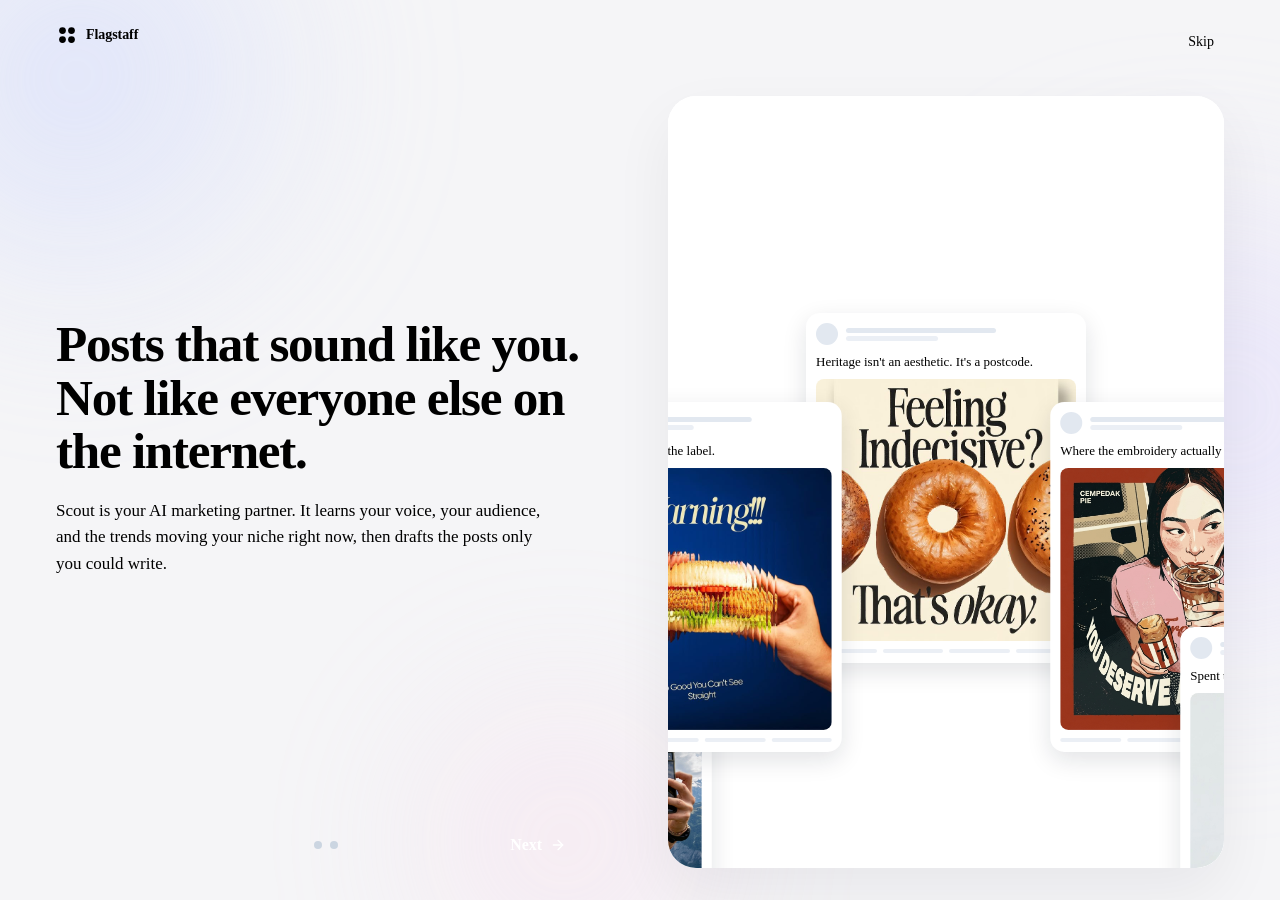
==== commit dda5d989: "Widen the X profile widget to fill the chat column Base .x-header had margin-left: 40px and max-widt" ====
--- a/poc/index.html
+++ b/poc/index.html
@@ -4,7 +4,7 @@
   <meta charset="UTF-8" />
   <meta name="viewport" content="width=device-width, initial-scale=1" />
   <title>Flagstaff Social — Onboarding POC</title>
-  <link rel="stylesheet" href="./styles.css?v=8" />
+  <link rel="stylesheet" href="./styles.css?v=10" />
 </head>
 <body class="mode-onboarding">
   <!-- Reusable SVG sprite (icons referenced by id from JS) -->
@@ -178,6 +178,6 @@
     </button>
   </div>
 
-  <script src="./app.js?v=12"></script>
+  <script src="./app.js?v=14"></script>
 </body>
 </html>
--- a/poc/styles.css
+++ b/poc/styles.css
@@ -503,8 +503,9 @@
   animation: procPointerOut 400ms cubic-bezier(0.4, 0, 1, 1) forwards;
 }
 
-/* Icon plate — no background. Glyph cross-fades smoothly between activities;
-   a soft halo behind it breathes so the line feels alive without flashing. */
+/* Icon plate — no background. Glyph cross-fades smoothly between activities.
+   No blur (causes flicker on some hardware); just opacity + a tiny scale.
+   GPU-friendly: `will-change` on the moving parts, isolate via translateZ. */
 .proc-line__icon {
   position: relative;
   display: inline-grid; place-items: center;
@@ -524,39 +525,43 @@
   position: absolute; inset: 0;
   display: grid; place-items: center;
   opacity: 0;
-  transform: scale(0.92);
+  transform: scale(0.94) translateZ(0);
   transition:
-    opacity 600ms cubic-bezier(0.2, 0, 0, 1),
-    transform 600ms cubic-bezier(0.2, 0, 0, 1),
-    filter 600ms cubic-bezier(0.2, 0, 0, 1);
-  filter: blur(2px);
+    opacity 420ms cubic-bezier(0.4, 0, 0.2, 1),
+    transform 420ms cubic-bezier(0.4, 0, 0.2, 1);
+  will-change: opacity, transform;
 }
 .proc-line__icon-frame--in {
   opacity: 1;
-  transform: scale(1);
-  filter: blur(0);
+  transform: scale(1) translateZ(0);
 }
 .proc-line__icon-frame--out {
   opacity: 0;
-  transform: scale(0.92);
-  filter: blur(2px);
-}
-/* Soft breathing halo behind the icon so the line reads as ambient
-   activity instead of a static line. */
+  transform: scale(0.94) translateZ(0);
+  transition:
+    opacity 260ms cubic-bezier(0.4, 0, 1, 1),
+    transform 260ms cubic-bezier(0.4, 0, 1, 1);
+}
+/* Soft breathing halo behind the icon so the line reads as ambient activity. */
 .proc-line__icon-pulse {
   display: block;
   position: absolute; inset: -8px;
   border-radius: 999px;
   background: radial-gradient(circle, rgba(124, 58, 237, 0.18), transparent 70%);
   opacity: 0;
-  animation: procIconBreathe 2400ms ease-in-out infinite;
+  animation: procIconBreathe 2800ms ease-in-out infinite;
   pointer-events: none;
   z-index: -1;
+  will-change: opacity, transform;
 }
 @keyframes procIconBreathe {
-  0%, 100% { opacity: 0;    transform: scale(0.85); }
-  50%      { opacity: 0.55; transform: scale(1.10); }
-}
+  0%, 100% { opacity: 0;    transform: scale(0.88) translateZ(0); }
+  50%      { opacity: 0.45; transform: scale(1.08) translateZ(0); }
+}
+
+/* Text slot — old line fades out fast; new line fades in cleanly after.
+   The two animations are staggered (no big overlap), so the user reads
+   ONE phrase, then the next, instead of seeing both at once. */
 .proc-line__text { flex: 1; }
 .proc-line__text-slot {
   flex: 1;
@@ -569,23 +574,23 @@
 .proc-line__text-line {
   display: block;
   opacity: 0;
-  transform: translateY(6px);
+  transform: translateY(4px) translateZ(0);
   transition:
-    opacity 700ms cubic-bezier(0.2, 0, 0, 1),
-    transform 700ms cubic-bezier(0.2, 0, 0, 1),
-    filter 700ms cubic-bezier(0.2, 0, 0, 1);
-  filter: blur(3px);
+    opacity 440ms cubic-bezier(0.4, 0, 0.2, 1) 120ms,
+    transform 440ms cubic-bezier(0.4, 0, 0.2, 1) 120ms;
+  will-change: opacity, transform;
 }
 .proc-line__text-line--in {
   opacity: 1;
-  transform: translateY(0);
-  filter: blur(0);
+  transform: translateY(0) translateZ(0);
 }
 .proc-line__text-line--out {
   position: absolute; left: 0; right: 0; top: 0;
   opacity: 0;
-  transform: translateY(-6px);
-  filter: blur(3px);
+  transform: translateY(-4px) translateZ(0);
+  transition:
+    opacity 280ms cubic-bezier(0.4, 0, 1, 1),
+    transform 280ms cubic-bezier(0.4, 0, 1, 1);
 }
 @keyframes procPointerIn {
   from { opacity: 0; transform: translateY(8px); }
@@ -4073,12 +4078,14 @@
    X profile — Header (Twitter clone)
    ========================================================================= */
 .x-header {
-  margin-left: 40px;
-  max-width: 480px;
+  width: 100%;
+  margin-left: 0;
+  max-width: 720px;
   background: #fff;
   border: 0;
   border-radius: 20px;
   overflow: hidden;
+  align-self: flex-start;
   animation: cardIn var(--duration-slow) var(--ease-emphasized) both;
 }
 .x-header__banner {
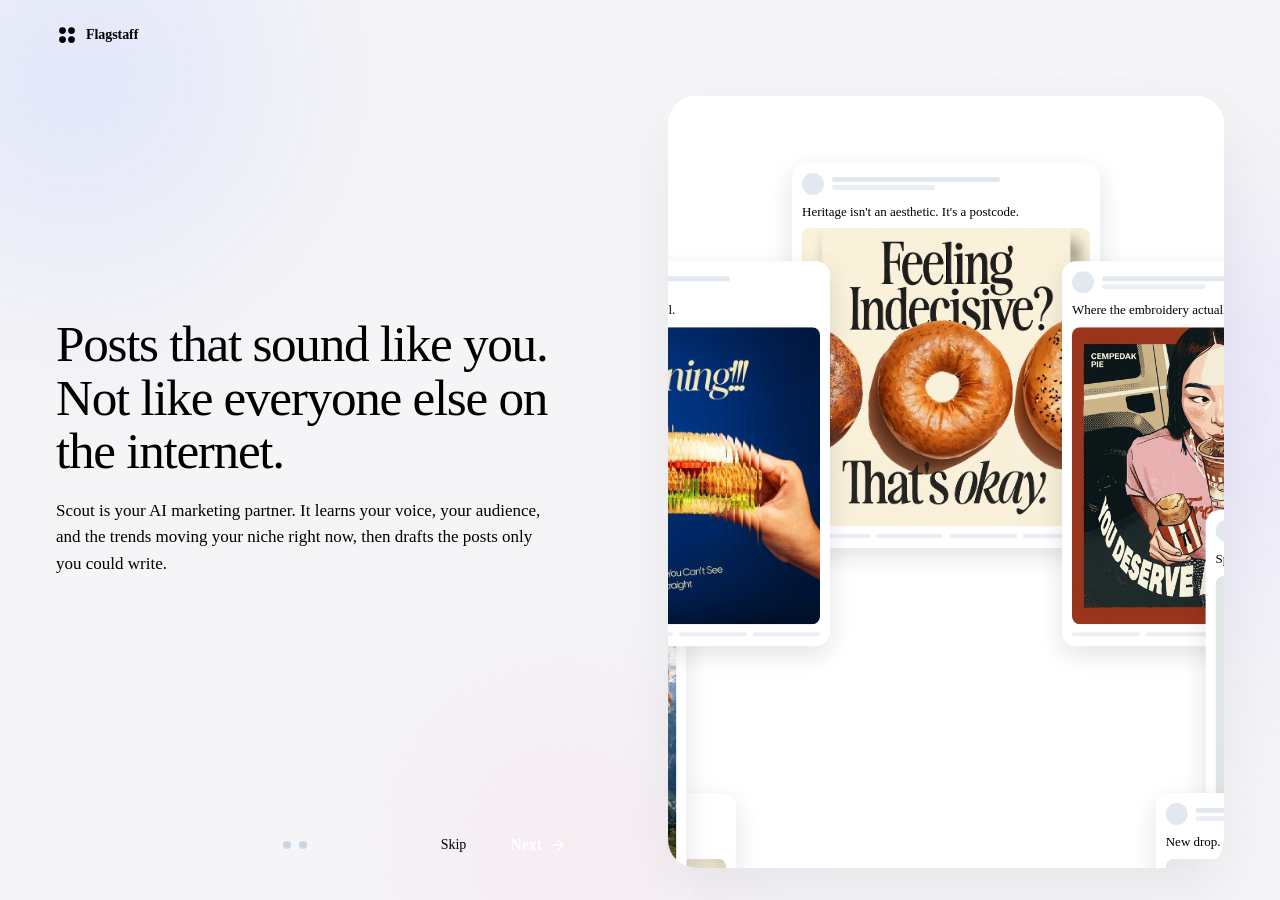
==== commit d594d8f5: "Static splash 1 wheel, medium-weight headings, Skip in the foot row Splash 1: - Removed both the whe" ====
--- a/poc/index.html
+++ b/poc/index.html
@@ -4,7 +4,7 @@
   <meta charset="UTF-8" />
   <meta name="viewport" content="width=device-width, initial-scale=1" />
   <title>Flagstaff Social — Onboarding POC</title>
-  <link rel="stylesheet" href="./styles.css?v=10" />
+  <link rel="stylesheet" href="./styles.css?v=13" />
 </head>
 <body class="mode-onboarding">
   <!-- Reusable SVG sprite (icons referenced by id from JS) -->
@@ -125,10 +125,13 @@
                   <span class="splash__dot" data-idx="1"></span>
                   <span class="splash__dot" data-idx="2"></span>
                 </div>
-                <button class="splash__cta" id="splash-cta" type="button">
-                  <span class="splash__cta-label" id="splash-cta-label">Next</span>
-                  <svg viewBox="0 0 24 24" fill="none" stroke="currentColor" stroke-width="2" stroke-linecap="round" stroke-linejoin="round"><line x1="5" y1="12" x2="19" y2="12"/><polyline points="12 5 19 12 12 19"/></svg>
-                </button>
+                <div class="splash__foot-actions">
+                  <button class="splash__skip" id="splash-skip" type="button">Skip</button>
+                  <button class="splash__cta" id="splash-cta" type="button">
+                    <span class="splash__cta-label" id="splash-cta-label">Next</span>
+                    <svg viewBox="0 0 24 24" fill="none" stroke="currentColor" stroke-width="2" stroke-linecap="round" stroke-linejoin="round"><line x1="5" y1="12" x2="19" y2="12"/><polyline points="12 5 19 12 12 19"/></svg>
+                  </button>
+                </div>
               </div>
             </div>
             <!-- RIGHT: persistent visual container; inner content swaps between screens. -->
@@ -136,7 +139,6 @@
               <div class="splash__right-stage" id="splash-right-stage"></div>
             </div>
           </div>
-          <button class="splash__skip" id="splash-skip" type="button">Skip</button>
           <div class="splash__brand" aria-label="Flagstaff Social">
             <span class="splash__brand-mark"><svg><use href="#i-logo"/></svg></span>
             <span class="splash__brand-name">Flagstaff</span>
@@ -178,6 +180,6 @@
     </button>
   </div>
 
-  <script src="./app.js?v=14"></script>
+  <script src="./app.js?v=17"></script>
 </body>
 </html>
--- a/poc/styles.css
+++ b/poc/styles.css
@@ -1741,10 +1741,10 @@
 .success-post__avatar {
   width: 44px; height: 44px;
   border-radius: 50%;
-  background: var(--ai-gradient);
-  background-image: url('/Profile.png');
+  background-color: #c7d2fe;
   background-size: cover;
   background-position: center;
+  background-repeat: no-repeat;
   flex-shrink: 0;
 }
 .success-post__id {
@@ -4090,12 +4090,10 @@
 }
 .x-header__banner {
   height: 140px;
-  background:
-    linear-gradient(135deg, #4f46e5 0%, #7c3aed 60%, #6366f1 100%),
-    url('/Banner.jpeg');
-  background-image: url('/Banner.jpeg'), linear-gradient(135deg, #4f46e5 0%, #7c3aed 60%, #6366f1 100%);
+  background-color: #4f46e5;
   background-size: cover;
   background-position: center;
+  background-repeat: no-repeat;
 }
 .x-header__action-row {
   display: flex; justify-content: flex-end;
@@ -4119,10 +4117,10 @@
   width: 84px; height: 84px;
   margin: -42px 14px 0;
   border-radius: 999px;
-  background: linear-gradient(135deg, #c7d2fe, #818cf8) center / cover no-repeat;
-  background-image: url('/Profile.png');
+  background-color: #c7d2fe;
   background-size: cover;
   background-position: center;
+  background-repeat: no-repeat;
   border: 3px solid #fff;
 }
 .x-header__body { padding: 8px 14px 14px; }
@@ -4677,10 +4675,10 @@
 .direction-card__avatar {
   width: 40px; height: 40px;
   border-radius: 999px;
-  background: linear-gradient(135deg, #c7d2fe, #818cf8);
-  background-image: url('/Profile.png');
+  background-color: #c7d2fe;
   background-size: cover;
   background-position: center;
+  background-repeat: no-repeat;
   flex-shrink: 0;
 }
 .direction-card__id {
@@ -5011,16 +5009,16 @@
   display: inline-flex; gap: 8px;
 }
 
-/* Skip — anchored to top-right of the splash. */
+/* Skip — sits in the foot row immediately before the CTA. */
+.splash__foot-actions {
+  display: inline-flex; align-items: center; gap: 8px;
+}
 .splash__skip {
-  position: absolute;
-  top: 28px; right: 56px;
-  z-index: 4;
-  background: transparent; border: 0; padding: 6px 10px;
-  color: var(--text-tertiary);
-  font-size: 13px; font-weight: 500;
+  background: transparent; border: 0; padding: 12px 14px;
+  color: var(--text-tertiary);
+  font-size: 14px; font-weight: 500;
   cursor: pointer;
-  border-radius: 8px;
+  border-radius: 10px;
   transition: color var(--duration-fast) var(--ease-standard), background var(--duration-fast) var(--ease-standard);
 }
 
@@ -5077,15 +5075,7 @@
   background: var(--primary);
   width: 24px;
 }
-.splash__skip {
-  background: transparent; border: 0; padding: 6px 10px;
-  color: var(--text-tertiary);
-  font-size: 14px; font-weight: 500;
-  cursor: pointer; margin-left: auto;
-  border-radius: 8px;
-  transition: color var(--duration-fast) var(--ease-standard), background var(--duration-fast) var(--ease-standard);
-}
-.splash__skip:hover { color: var(--text-primary); background: rgba(255,255,255,0.5); }
+.splash__skip:hover { color: var(--text-primary); background: rgba(15, 23, 42, 0.04); }
 
 /* Left text pane — fills the left column, vertically centred. */
 .splash__copy {
@@ -5101,7 +5091,7 @@
   font-size: clamp(40px, 4vw, 56px);
   line-height: 1.05;
   letter-spacing: -0.025em;
-  font-weight: 700;
+  font-weight: 500;
   color: var(--text-primary);
 }
 .splash__copy-body {
@@ -5496,11 +5486,13 @@
    shadow when it's the live decision point; once chosen/finalized, it
    goes flat. Containers add `.awaiting` while pending, drop it on commit.
    ========================================================================= */
+/* Awaiting-input pending shadow. Tone-list is a bare 3-card grid (no
+   container), so it does not participate — the shadow would render as a
+   ghost box around invisible content. */
 .conf,
 .pl-tree,
 .profile-score,
 .chips-group,
-.tone-list,
 .directions-list,
 .trend-group-list,
 .iteration-list {
@@ -5511,12 +5503,11 @@
 .pl-tree.is-settled,
 .profile-score.is-settled,
 .chips-group.is-settled,
-.tone-list--chosen,
 .directions-list--chosen,
-.tone-list.is-settled,
 .iteration-list--chosen {
   box-shadow: none;
 }
+.tone-list { box-shadow: none; }
 
 /* =========================================================================
    SPLASH eyebrow — small uppercase label with a pulsing accent dot.
@@ -5746,7 +5737,7 @@
 .splash2-drawer__title {
   margin: 0;
   font-size: 24px;
-  font-weight: 700;
+  font-weight: 500;
   line-height: 1.2;
   letter-spacing: -0.02em;
   color: var(--text-primary);
@@ -6054,12 +6045,12 @@
   justify-content: center;
 }
 .splash-wheel-mask {
-  /* The wheel pivots at the bottom of the section; only the upper half of
-     the arc is visible — a half-circle of posts rises through the middle.
-     Tiles stay upright (no individual rotation). */
-  --wheel-radius: 380px;
-  --tile-w: 280px;
-  --tile-h: 350px;
+  /* A static half-circle of post cards. The wheel pivots below the section
+     so only the upper arc is visible; nothing rotates — tiles read as a
+     fanned, upright spread of work. */
+  --wheel-radius: 420px;
+  --tile-w: 308px;   /* +10% from 280 */
+  --tile-h: 385px;   /* +10% from 350 */
   position: absolute;
   inset: 0;
   width: 100%;
@@ -6068,16 +6059,11 @@
 }
 .splash-wheel {
   position: absolute;
-  /* Pivot at the section's bottom-centre so the visible top arc of the
-     orbit reads as a half-circle of posts. */
-  left: 50%; top: 100%;
+  /* Pivot raised slightly above the section's bottom so the visible arc
+     has more headroom and feels balanced against the whitespace up top. */
+  left: 50%; top: 88%;
   width: 0; height: 0;
-  animation: wheelSpin 100s linear infinite;
   transform-origin: center;
-}
-@keyframes wheelSpin {
-  from { transform: rotate(0); }
-  to   { transform: rotate(360deg); }
 }
 .splash-wheel__tile {
   position: absolute;
@@ -6085,24 +6071,15 @@
   top: calc(var(--wheel-radius) * -1 - var(--tile-h) / 2);
   width: var(--tile-w);
   height: var(--tile-h);
-  /* Each tile sits at a fixed angle relative to the wheel's pivot, which
-     places it along the orbit. The wheel rotates, the tile rides with it. */
+  /* Each tile sits at a fixed angle on the orbit. No animation. */
   transform: rotate(var(--angle, 0deg));
   transform-origin: center calc(50% + var(--wheel-radius));
 }
 .splash-wheel__tile-inner {
   width: 100%; height: 100%;
-  /* Counter-rotate by the tile's own angle ONLY, so the tile is always
-     upright. The wheel's own rotation rotates the parent — we don't try to
-     counter that, so individual tiles do NOT bend. They simply travel
-     along the arc with the rotating wheel. */
+  /* Cancel the parent rotation once (no animation), so the tile sits
+     upright at its position on the arc. */
   transform: rotate(var(--init-r, 0deg));
-  animation: wheelTileCounter 90s linear infinite;
-}
-/* Counter-rotation: cancels the parent wheel's rotation so tiles stay upright. */
-@keyframes wheelTileCounter {
-  from { transform: rotate(var(--init-r, 0deg)); }
-  to   { transform: rotate(calc(var(--init-r, 0deg) - 360deg)); }
 }
 
 /* Heart-flow overlay: hearts spawn at random x positions along the visible
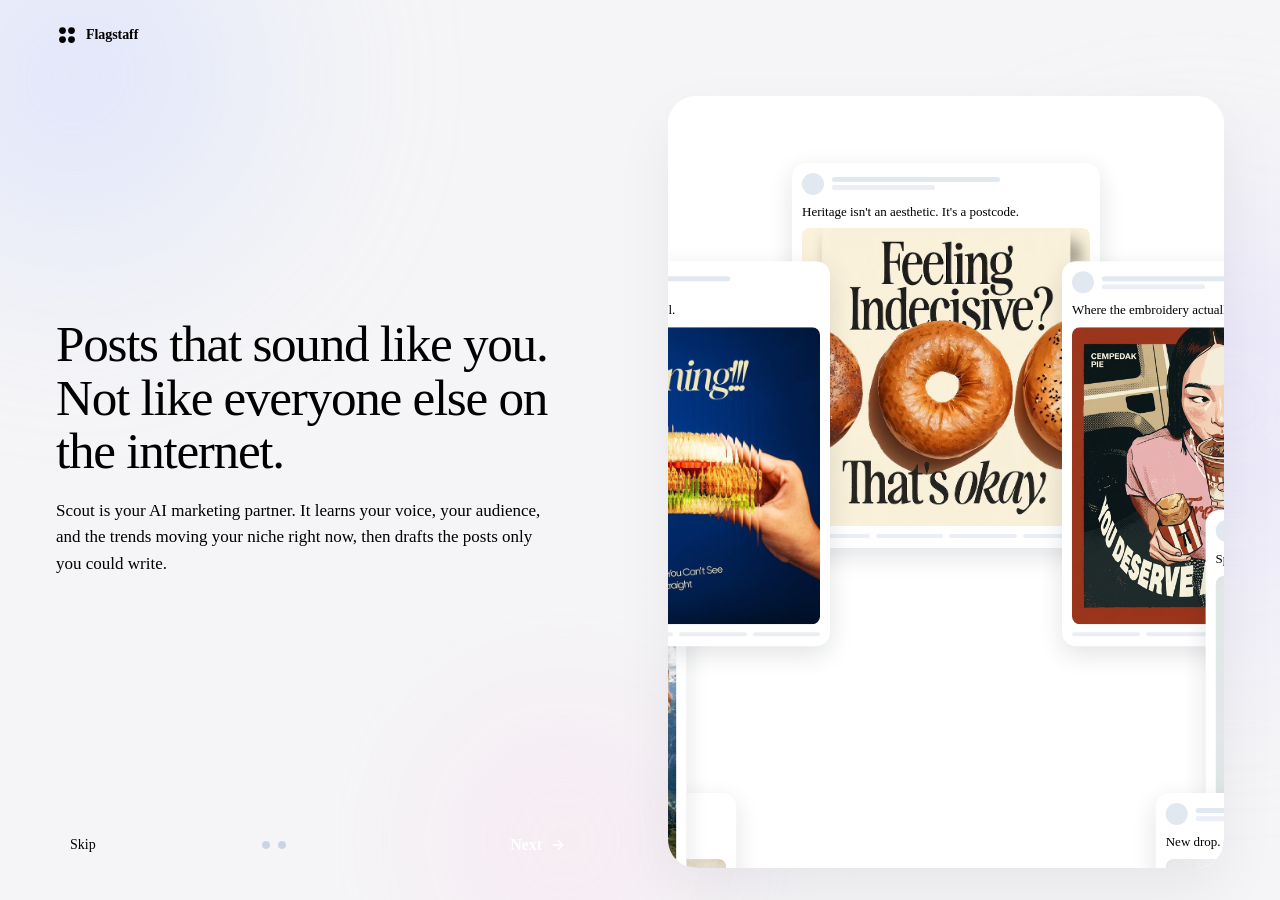
==== commit 02a972bf: "Splash foot: swap Skip and Back positions Skip moves to the far-left column (the previous Back slot)" ====
--- a/poc/index.html
+++ b/poc/index.html
@@ -4,7 +4,7 @@
   <meta charset="UTF-8" />
   <meta name="viewport" content="width=device-width, initial-scale=1" />
   <title>Flagstaff Social — Onboarding POC</title>
-  <link rel="stylesheet" href="./styles.css?v=13" />
+  <link rel="stylesheet" href="./styles.css?v=18" />
 </head>
 <body class="mode-onboarding">
   <!-- Reusable SVG sprite (icons referenced by id from JS) -->
@@ -116,17 +116,17 @@
             <div class="splash__left">
               <div class="splash__left-stage" id="splash-left-stage"></div>
               <div class="splash__foot">
-                <button class="splash__back" id="splash-back" type="button" aria-label="Back">
-                  <svg viewBox="0 0 24 24" fill="none" stroke="currentColor" stroke-width="2" stroke-linecap="round" stroke-linejoin="round"><line x1="19" y1="12" x2="5" y2="12"/><polyline points="12 19 5 12 12 5"/></svg>
-                  <span>Back</span>
-                </button>
+                <button class="splash__skip" id="splash-skip" type="button">Skip</button>
                 <div class="splash__dots" id="splash-dots">
                   <span class="splash__dot splash__dot--active" data-idx="0"></span>
                   <span class="splash__dot" data-idx="1"></span>
                   <span class="splash__dot" data-idx="2"></span>
                 </div>
                 <div class="splash__foot-actions">
-                  <button class="splash__skip" id="splash-skip" type="button">Skip</button>
+                  <button class="splash__back" id="splash-back" type="button" aria-label="Back">
+                    <svg viewBox="0 0 24 24" fill="none" stroke="currentColor" stroke-width="2" stroke-linecap="round" stroke-linejoin="round"><line x1="19" y1="12" x2="5" y2="12"/><polyline points="12 19 5 12 12 5"/></svg>
+                    <span>Back</span>
+                  </button>
                   <button class="splash__cta" id="splash-cta" type="button">
                     <span class="splash__cta-label" id="splash-cta-label">Next</span>
                     <svg viewBox="0 0 24 24" fill="none" stroke="currentColor" stroke-width="2" stroke-linecap="round" stroke-linejoin="round"><line x1="5" y1="12" x2="19" y2="12"/><polyline points="12 5 19 12 12 19"/></svg>
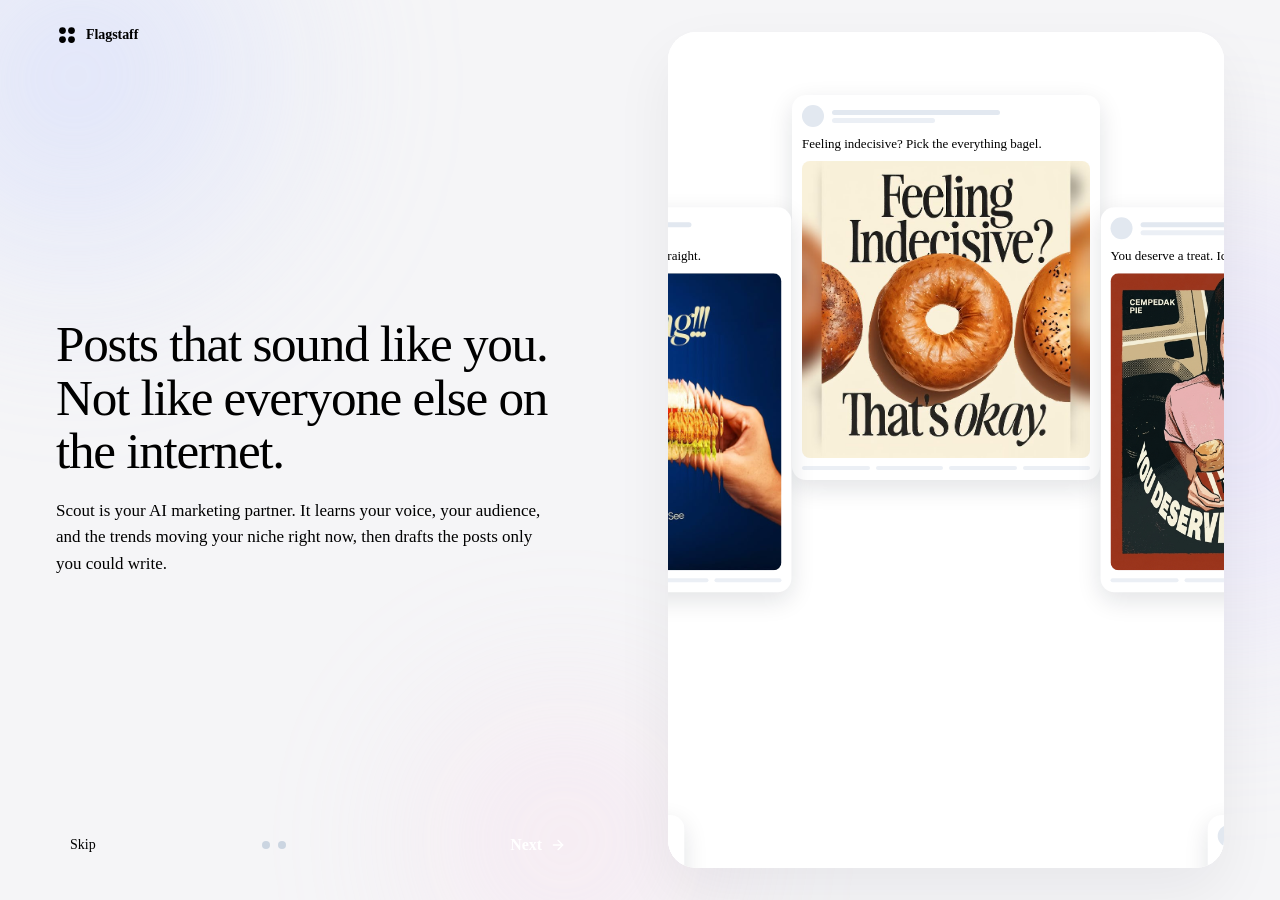
==== commit 86078bcb: "Dashboard redesign + post-publish chat flow + UX fixes - New minimal dashboard: live post card with " ====
--- a/poc/index.html
+++ b/poc/index.html
@@ -4,7 +4,7 @@
   <meta charset="UTF-8" />
   <meta name="viewport" content="width=device-width, initial-scale=1" />
   <title>Flagstaff Social — Onboarding POC</title>
-  <link rel="stylesheet" href="./styles.css?v=18" />
+  <link rel="stylesheet" href="./styles.css?v=102" />
 </head>
 <body class="mode-onboarding">
   <!-- Reusable SVG sprite (icons referenced by id from JS) -->
@@ -37,6 +37,7 @@
       <symbol id="i-x-mark" viewBox="0 0 24 24" fill="none" stroke="currentColor" stroke-width="2" stroke-linecap="round" stroke-linejoin="round"><circle cx="12" cy="12" r="10"/><line x1="9" y1="9" x2="15" y2="15"/><line x1="15" y1="9" x2="9" y2="15"/></symbol>
       <symbol id="i-fire" viewBox="0 0 24 24" fill="none" stroke="currentColor" stroke-width="2" stroke-linecap="round" stroke-linejoin="round"><path d="M12 2s4 4 4 8a4 4 0 0 1-8 0c0-2 1-4 1-4s-3 3-3 7a6 6 0 0 0 12 0c0-5-6-11-6-11z"/></symbol>
       <symbol id="i-trend" viewBox="0 0 24 24" fill="none" stroke="currentColor" stroke-width="2" stroke-linecap="round" stroke-linejoin="round"><polyline points="3 17 9 11 13 15 21 7"/><polyline points="14 7 21 7 21 14"/></symbol>
+      <symbol id="i-bar-chart" viewBox="0 0 24 24" fill="none" stroke="currentColor" stroke-width="2" stroke-linecap="round" stroke-linejoin="round"><rect x="3" y="12" width="4" height="9"/><rect x="10" y="7" width="4" height="14"/><rect x="17" y="3" width="4" height="18"/></symbol>
       <symbol id="i-people" viewBox="0 0 24 24" fill="none" stroke="currentColor" stroke-width="2" stroke-linecap="round" stroke-linejoin="round"><circle cx="9" cy="8" r="3"/><path d="M3 20c0-3 3-5 6-5s6 2 6 5"/><circle cx="17" cy="9" r="2"/><path d="M15 20c0-2 2-4 4-4"/></symbol>
       <symbol id="i-x-logo" viewBox="0 0 24 24" fill="currentColor"><path d="M18.244 2.25h3.308l-7.227 8.26 8.502 11.24H16.17l-5.214-6.817L4.99 21.75H1.68l7.73-8.835L1.254 2.25H8.08l4.713 6.231 5.45-6.231zm-1.161 17.52h1.833L7.084 4.126H5.117L17.083 19.77z"/></symbol>
       <symbol id="i-individual" viewBox="0 0 24 24" fill="none" stroke="currentColor" stroke-width="2" stroke-linecap="round" stroke-linejoin="round"><circle cx="12" cy="7" r="4"/><path d="M5 21c0-4 3-7 7-7s7 3 7 7"/></symbol>
@@ -77,11 +78,12 @@
         <svg width="26" height="26" style="color: var(--primary);"><use href="#i-logo"/></svg>
       </div>
       <nav class="sidebar__nav" aria-label="Primary">
-        <button class="sidebar__btn" data-nav="home"     title="Home"><svg><use href="#i-home"/></svg></button>
+        <button class="sidebar__btn" data-nav="home"     title="Home" aria-current="page"><svg><use href="#i-home"/></svg></button>
         <button class="sidebar__btn" data-nav="profile"  title="Profile"><svg><use href="#i-user"/></svg></button>
-        <button class="sidebar__btn" data-nav="posts"    title="Posts" aria-current="page"><svg><use href="#i-chat"/></svg></button>
+        <button class="sidebar__btn" data-nav="posts"    title="Posts"><svg><use href="#i-chat"/></svg></button>
         <button class="sidebar__btn" data-nav="campaigns" title="Campaigns"><svg><use href="#i-megaphone"/></svg></button>
         <button class="sidebar__btn" data-nav="calendar" title="Calendar"><svg><use href="#i-cal"/></svg></button>
+        <button class="sidebar__btn" data-nav="analytics" title="Dashboard"><svg><use href="#i-bar-chart"/></svg></button>
       </nav>
       <button class="sidebar__btn sidebar__settings" title="Settings"><svg><use href="#i-settings"/></svg></button>
     </aside>
@@ -146,6 +148,152 @@
         </div>
       </section>
 
+      <!-- View 0.5: Auth gate — split layout (form left, mosaic right) -->
+      <section class="view" id="view-auth">
+        <div class="splash-atmosphere" aria-hidden="true">
+          <div class="splash-atmosphere__blob splash-atmosphere__blob--a"></div>
+          <div class="splash-atmosphere__blob splash-atmosphere__blob--b"></div>
+          <div class="splash-atmosphere__blob splash-atmosphere__blob--c"></div>
+        </div>
+        <div class="auth-split">
+          <div class="splash__brand" aria-label="Flagstaff Social">
+            <span class="splash__brand-mark"><svg><use href="#i-logo"/></svg></span>
+            <span class="splash__brand-name">Flagstaff</span>
+          </div>
+        <div class="splash__shell">
+          <!-- LEFT: auth form -->
+          <div class="splash__left">
+            <div class="splash__left-stage">
+              <div class="auth-card">
+                <div class="auth-card__logomark" aria-label="Flagstaff">
+                  <svg viewBox="0 0 32 32" width="48" height="48"><use href="#i-logo"/></svg>
+                </div>
+                <h1 class="auth-card__title" id="auth-title">Welcome back</h1>
+                <button class="auth-card__google" id="auth-google" type="button">
+                  <svg viewBox="0 0 24 24" width="18" height="18" xmlns="http://www.w3.org/2000/svg"><path d="M22.56 12.25c0-.78-.07-1.53-.2-2.25H12v4.26h5.92c-.26 1.37-1.04 2.53-2.21 3.31v2.77h3.57c2.08-1.92 3.28-4.74 3.28-8.09z" fill="#4285F4"/><path d="M12 23c2.97 0 5.46-.98 7.28-2.66l-3.57-2.77c-.98.66-2.23 1.06-3.71 1.06-2.86 0-5.29-1.93-6.16-4.53H2.18v2.84C3.99 20.53 7.7 23 12 23z" fill="#34A853"/><path d="M5.84 14.09c-.22-.66-.35-1.36-.35-2.09s.13-1.43.35-2.09V7.07H2.18C1.43 8.55 1 10.22 1 12s.43 3.45 1.18 4.93l3.66-2.84z" fill="#FBBC05"/><path d="M12 5.38c1.62 0 3.06.56 4.21 1.64l3.15-3.15C17.45 2.09 14.97 1 12 1 7.7 1 3.99 3.47 2.18 7.07l3.66 2.84c.87-2.6 3.3-4.53 6.16-4.53z" fill="#EA4335"/></svg>
+                  Continue with Google
+                </button>
+                <div class="auth-divider"><span>or</span></div>
+                <div class="auth-card__fields">
+                  <div class="auth-field auth-field--row" id="auth-name-row">
+                    <div class="auth-field auth-field--half">
+                      <div class="auth-field__wrap" id="auth-firstname-wrap">
+                        <input class="auth-field__input" id="auth-firstname" type="text" placeholder="First name" autocomplete="given-name" />
+                      </div>
+                      <span class="auth-field__error" id="auth-firstname-error"></span>
+                    </div>
+                    <div class="auth-field auth-field--half">
+                      <div class="auth-field__wrap" id="auth-lastname-wrap">
+                        <input class="auth-field__input" id="auth-lastname" type="text" placeholder="Last name" autocomplete="family-name" />
+                      </div>
+                      <span class="auth-field__error" id="auth-lastname-error"></span>
+                    </div>
+                  </div>
+                  <div class="auth-field">
+                    <span class="auth-field__label">Email</span>
+                    <div class="auth-field__wrap" id="auth-email-wrap">
+                      <input class="auth-field__input" id="auth-email" type="email" placeholder="Enter email address" autocomplete="email" />
+                    </div>
+                    <span class="auth-field__error" id="auth-email-error"></span>
+                  </div>
+                  <div class="auth-field">
+                    <div class="auth-field__pass-header">
+                      <span class="auth-field__label">Password</span>
+                      <button class="auth-field__forgot" id="auth-forgot" type="button" style="display:none">Forgot password?</button>
+                    </div>
+                    <div class="auth-field__wrap" id="auth-password-wrap">
+                      <input class="auth-field__input" id="auth-password" type="password" placeholder="••••••••" autocomplete="current-password" />
+                      <button class="auth-field__eye" id="auth-eye" type="button" aria-label="Show password">
+                        <svg id="auth-eye-icon" viewBox="0 0 24 24" fill="none" stroke="currentColor" stroke-width="2" stroke-linecap="round" stroke-linejoin="round"><path d="M1 12s4-8 11-8 11 8 11 8-4 8-11 8-11-8-11-8z"/><circle cx="12" cy="12" r="3"/></svg>
+                      </button>
+                    </div>
+                    <span class="auth-field__error" id="auth-password-error"></span>
+                    <span class="auth-field__hint" id="auth-password-hint" style="display:none">Use 8 or more characters</span>
+                  </div>
+                </div>
+                <button class="auth-card__submit" id="auth-submit" type="button">
+                  <span id="auth-submit-label">Continue</span>
+                </button>
+                <p class="auth-card__terms" id="auth-terms">By continuing, you agree to our <a href="#" onclick="return false">Terms of Service</a> and <a href="#" onclick="return false">Privacy Policy</a>.</p>
+                <p class="auth-card__toggle">
+                  <span id="auth-toggle-text">Don't have an account?</span>
+                  <button class="auth-card__toggle-btn" id="auth-toggle" type="button">Sign up</button>
+                </p>
+              </div>
+            </div>
+          </div>
+          <!-- RIGHT: tweet post cards — 3D animated scene -->
+          <div class="splash__right">
+              <!-- floating engagement elements — positioned relative to panel -->
+              <div class="auth-eng auth-eng--1">❤️ <span>38.4K</span></div>
+              <div class="auth-eng auth-eng--2">🔁 <span>6.2K</span></div>
+              <div class="auth-eng auth-eng--3">💬 <span>847</span></div>
+              <div class="auth-eng auth-eng--4">👀 <span>2.1M</span></div>
+              <div class="auth-eng auth-eng--5">📈 <span>+4× reach</span></div>
+              <div class="auth-eng auth-eng--6">⚡ <span>Trending</span></div>
+            <div class="auth-posts-scene">
+
+              <!-- Post 1 — published, going viral -->
+              <div class="auth-post-card auth-post-card--3d-1">
+                <div class="auth-post-card__header">
+                  <img class="auth-post-card__avatar" src="https://images.unsplash.com/photo-1494790108377-be9c29b29330?w=80&h=80&fit=crop&crop=face&q=80" alt="Sarah Chen" />
+                  <div class="auth-post-card__meta">
+                    <span class="auth-post-card__name">Sarah Chen</span>
+                    <span class="auth-post-card__handle">@sarahchen · 3h</span>
+                  </div>
+                  <div class="auth-post-card__badge auth-post-card__badge--live">
+                    <span class="auth-post-card__badge-dot"></span>Published
+                  </div>
+                </div>
+                <p class="auth-post-card__text">I used to spend 2 hours crafting a single post. Now Flagstaff writes in my exact voice in 30 seconds — and my engagement is up 4× this month 📈<br><br>If you're a creator still writing everything manually, you're leaving reach on the table.</p>
+                <div class="auth-post-card__footer">
+                  <div class="auth-post-card__stats">
+                    <span class="auth-post-card__stat">
+                      <svg width="15" height="15" viewBox="0 0 24 24" fill="none" stroke="currentColor" stroke-width="1.8"><path d="M21 15a2 2 0 0 1-2 2H7l-4 4V5a2 2 0 0 1 2-2h14a2 2 0 0 1 2 2z"/></svg>
+                      847
+                    </span>
+                    <span class="auth-post-card__stat auth-post-card__stat--green">
+                      <svg width="15" height="15" viewBox="0 0 24 24" fill="none" stroke="currentColor" stroke-width="1.8"><polyline points="17 1 21 5 17 9"/><path d="M3 11V9a4 4 0 0 1 4-4h14"/><polyline points="7 23 3 19 7 15"/><path d="M21 13v2a4 4 0 0 1-4 4H3"/></svg>
+                      6.2K
+                    </span>
+                    <span class="auth-post-card__stat auth-post-card__stat--red">
+                      <svg width="15" height="15" viewBox="0 0 24 24" fill="currentColor"><path d="M20.84 4.61a5.5 5.5 0 0 0-7.78 0L12 5.67l-1.06-1.06a5.5 5.5 0 0 0-7.78 7.78l1.06 1.06L12 21.23l7.78-7.78 1.06-1.06a5.5 5.5 0 0 0 0-7.78z"/></svg>
+                      38.4K
+                    </span>
+                    <span class="auth-post-card__views">2.1M views</span>
+                  </div>
+                </div>
+              </div>
+
+              <!-- Post 2 — ready to publish -->
+              <div class="auth-post-card auth-post-card--draft auth-post-card--3d-2">
+                <div class="auth-post-card__header">
+                  <img class="auth-post-card__avatar" src="https://images.unsplash.com/photo-1507003211169-0a1dd7228f2d?w=80&h=80&fit=crop&crop=face&q=80" alt="Marcus Webb" />
+                  <div class="auth-post-card__meta">
+                    <span class="auth-post-card__name">Marcus Webb</span>
+                    <span class="auth-post-card__handle">@marcuswebb</span>
+                  </div>
+                  <div class="auth-post-card__badge auth-post-card__badge--draft">
+                    <svg width="11" height="11" viewBox="0 0 24 24" fill="none" stroke="currentColor" stroke-width="2"><circle cx="12" cy="12" r="10"/><polyline points="12 6 12 12 16 14"/></svg>
+                    Ready to post
+                  </div>
+                </div>
+                <p class="auth-post-card__text">Hot take: most brands sound the same on social because they let a committee write their content.<br><br>The best creators I know have one thing in common — a distinct voice that makes you stop scrolling. Flagstaff helps you keep that voice, at scale. 🎯</p>
+                <div class="auth-post-card__footer">
+                  <div class="auth-post-card__predicted">
+                    <svg width="13" height="13" viewBox="0 0 24 24" fill="none" stroke="currentColor" stroke-width="2"><polyline points="23 6 13.5 15.5 8.5 10.5 1 18"/><polyline points="17 6 23 6 23 12"/></svg>
+                    Predicted: <strong>High engagement</strong>
+                  </div>
+                  <button class="auth-post-card__publish">Post now</button>
+                </div>
+              </div>
+
+            </div>
+          </div>
+        </div>
+        </div><!-- /.auth-split -->
+      </section>
+
       <!-- View 1: Conversation (also owns the start/greeting hero) -->
       <section class="view view--active" id="view-conv">
         <div class="conv">
@@ -164,6 +312,7 @@
       </section>
 
       <!-- View 3: Dashboard -->
+      <section class="view" id="view-home"></section>
       <section class="view" id="view-dash">
         <div class="dash" id="dash"></div>
       </section>
@@ -172,14 +321,23 @@
 
   <!-- Demo controls (presenter aid) -->
   <div class="demo-ctl" id="demo-ctl">
-    <button id="ctl-restart" title="Restart demo" aria-label="Restart demo">
-      <svg viewBox="0 0 24 24" fill="none" stroke="currentColor" stroke-width="2" stroke-linecap="round" stroke-linejoin="round" aria-hidden="true"><path d="M3 12a9 9 0 1 0 3-6.7"/><polyline points="3 4 3 9 8 9"/></svg>
+    <button class="demo-ctl__labeled" id="btn-restart-conv" title="Restart conversation">
+      <svg viewBox="0 0 24 24" fill="none" stroke="currentColor" stroke-width="2" stroke-linecap="round" stroke-linejoin="round" width="12" height="12"><path d="M3 12a9 9 0 1 0 3-6.7"/><polyline points="3 4 3 9 8 9"/></svg>
+      Restart
+    </button>
+    <button class="demo-ctl__labeled demo-ctl__labeled--logout" id="btn-logout" title="Log out">
+      <svg viewBox="0 0 24 24" fill="none" stroke="currentColor" stroke-width="2" stroke-linecap="round" stroke-linejoin="round" width="12" height="12"><path d="M9 21H5a2 2 0 0 1-2-2V5a2 2 0 0 1 2-2h4"/><polyline points="16 17 21 12 16 7"/><line x1="21" y1="12" x2="9" y2="12"/></svg>
+      Log out
+    </button>
+    <div class="demo-ctl__sep"></div>
+    <button id="ctl-restart" title="Go back" aria-label="Go back">
+      <svg viewBox="0 0 24 24" fill="none" stroke="currentColor" stroke-width="2" stroke-linecap="round" stroke-linejoin="round" aria-hidden="true"><polyline points="15 18 9 12 15 6"/></svg>
     </button>
     <button id="ctl-skip" title="Skip to dashboard" aria-label="Skip to dashboard">
-      <svg><use href="#i-arrow-right"/></svg>
+      <svg viewBox="0 0 24 24" fill="none" stroke="currentColor" stroke-width="2" stroke-linecap="round" stroke-linejoin="round" aria-hidden="true"><polyline points="9 18 15 12 9 6"/></svg>
     </button>
   </div>
 
-  <script src="./app.js?v=17"></script>
+  <script src="./app.js?v=64"></script>
 </body>
 </html>
--- a/poc/styles.css
+++ b/poc/styles.css
@@ -98,7 +98,10 @@
   display: grid; place-items: center;
   color: var(--text-secondary);
   border: 1px solid var(--border-subtle);
-}
+  overflow: hidden;
+  flex-shrink: 0;
+}
+.bell svg { width: 18px; height: 18px; display: block; }
 .profile-chip {
   display: flex; align-items: center; gap: var(--space-2);
   padding: 6px 8px 6px 4px;
@@ -1015,11 +1018,10 @@
 .build__line:not(.done) .check { display: none; }
 
 /* =========================================================================
-   Dashboard — three-section layout: welcome, two big Scout-powered CTAs,
-   small Scout's-pulse row (trend / window / setup with progress bar).
+   Dashboard
    ========================================================================= */
 .dash {
-  flex: 1; overflow-y: auto;
+  flex: 1; overflow-y: auto; scrollbar-width: none;
   padding: var(--space-8) var(--space-8) var(--space-10);
   display: flex; flex-direction: column;
   gap: var(--space-10);
@@ -1027,6 +1029,272 @@
   margin: 0 auto;
   width: 100%;
 }
+
+.dash::-webkit-scrollbar { display: none; }
+#view-home { overflow-y: auto; scrollbar-width: none; }
+
+/* ───── Header ────────────────────────────────────────────────────────── */
+.dash__header {
+  display: flex; align-items: flex-start; justify-content: space-between;
+  gap: var(--space-4);
+}
+.dash__header-left { display: flex; flex-direction: column; gap: 6px; }
+.dash__title {
+  margin: 0;
+  font-size: 26px;
+  line-height: 1.2;
+  letter-spacing: -0.02em;
+  font-weight: var(--weight-semibold);
+  color: var(--text-primary);
+}
+.dash__subtitle {
+  margin: 0;
+  font-size: var(--text-sm);
+  color: var(--text-tertiary);
+  display: flex; align-items: center; gap: 8px;
+}
+.dash__subtitle-dot {
+  width: 6px; height: 6px; flex-shrink: 0;
+  border-radius: 50%;
+  background: var(--success-main);
+  box-shadow: 0 0 0 3px color-mix(in oklab, var(--success-main) 18%, transparent);
+}
+.dash__new-post-btn {
+  display: inline-flex; align-items: center; gap: 6px;
+  padding: 9px 16px;
+  background: var(--primary);
+  color: #fff;
+  font-size: var(--text-sm);
+  font-weight: var(--weight-semibold);
+  border: none; border-radius: var(--radius-full);
+  cursor: pointer; flex-shrink: 0;
+  transition: background var(--duration-base);
+}
+.dash__new-post-btn svg { width: 14px; height: 14px; }
+.dash__new-post-btn:hover { background: var(--primary-pressed); }
+
+/* ───── Live post card ────────────────────────────────────────────────── */
+.dash__live-card {
+  background: var(--surface-raised);
+  border: 1px solid var(--border-subtle);
+  border-radius: var(--radius-xl);
+  padding: var(--space-5) var(--space-6);
+  display: flex; flex-direction: column;
+  gap: var(--space-4);
+  box-shadow: var(--shadow-sm);
+}
+.dash__live-card-head {
+  display: flex; align-items: center; justify-content: space-between;
+}
+.dash__live-badge {
+  display: inline-flex; align-items: center; gap: 6px;
+  font-size: 11px; font-weight: var(--weight-semibold);
+  color: var(--success-main);
+  text-transform: uppercase; letter-spacing: 0.06em;
+}
+.dash__live-dot {
+  width: 6px; height: 6px; border-radius: 50%;
+  background: var(--success-main);
+  box-shadow: 0 0 0 3px color-mix(in oklab, var(--success-main) 18%, transparent);
+}
+.dash__live-author {
+  display: flex; align-items: center; gap: 8px;
+}
+.dash__live-avatar {
+  width: 28px; height: 28px; border-radius: 50%;
+  background: var(--neutral-100) center/cover no-repeat;
+  flex-shrink: 0;
+}
+.dash__live-id { display: flex; flex-direction: column; gap: 1px; }
+.dash__live-name { font-size: 13px; font-weight: var(--weight-semibold); color: var(--text-primary); }
+.dash__live-handle { font-size: 12px; color: var(--text-tertiary); }
+.dash__live-body {
+  margin: 0;
+  font-size: var(--text-md);
+  line-height: var(--leading-relaxed);
+  color: var(--text-primary);
+  display: -webkit-box; -webkit-line-clamp: 3; -webkit-box-orient: vertical; overflow: hidden;
+}
+.dash__live-stats {
+  display: flex; align-items: center; gap: var(--space-5);
+  padding-top: var(--space-3);
+  border-top: 1px solid var(--border-subtle);
+}
+.dash__live-stat {
+  display: flex; flex-direction: column; gap: 2px;
+}
+.dash__live-stat-val {
+  font-size: var(--text-md); font-weight: var(--weight-semibold);
+  color: var(--text-primary); letter-spacing: -0.01em;
+}
+.dash__live-stat-lbl {
+  font-size: 11px; color: var(--text-tertiary);
+}
+.dash__live-sparkline {
+  margin-left: auto; width: 80px; height: 22px; flex-shrink: 0;
+}
+.dash__live-sparkline svg { width: 100%; height: 100%; }
+
+/* ───── Section wrapper ───────────────────────────────────────────────── */
+.dash__section { display: flex; flex-direction: column; gap: var(--space-3); }
+.dash__section-head {
+  display: flex; align-items: center; gap: 8px;
+}
+.dash__section-mark {
+  display: inline-flex; align-items: center; justify-content: center;
+  width: 16px; height: 16px; color: var(--primary);
+}
+.dash__section-mark svg { width: 16px; height: 16px; }
+.dash__section-title {
+  font-size: var(--text-sm); font-weight: var(--weight-semibold);
+  color: var(--text-primary); letter-spacing: 0;
+}
+.dash__section-live {
+  margin-left: auto;
+  display: inline-flex; align-items: center; gap: 5px;
+  font-size: 11px; font-weight: var(--weight-medium);
+  color: var(--text-tertiary); letter-spacing: 0.04em; text-transform: uppercase;
+}
+.dash__live-dot { /* reused for section live indicator */
+  width: 6px; height: 6px; border-radius: 50%;
+  background: var(--success-main);
+}
+.dash__section-count {
+  margin-left: auto;
+  font-size: 11px; color: var(--text-tertiary);
+  font-weight: var(--weight-medium);
+}
+
+/* ───── Intelligence tiles ────────────────────────────────────────────── */
+.dash__intel-grid {
+  display: grid;
+  grid-template-columns: repeat(4, 1fr);
+  gap: var(--space-3);
+}
+.dash__intel-grid--2col { grid-template-columns: 1fr 1fr; }
+.intel-tile {
+  background: var(--surface-raised);
+  border: 1px solid var(--border-subtle);
+  border-radius: var(--radius-lg);
+  padding: var(--space-4) var(--space-4);
+  display: flex; flex-direction: column; gap: 5px;
+}
+.intel-tile__label {
+  font-size: 10px; font-weight: var(--weight-semibold);
+  text-transform: uppercase; letter-spacing: 0.08em;
+  color: var(--text-tertiary);
+}
+.intel-tile__value {
+  font-size: var(--text-md); font-weight: var(--weight-semibold);
+  letter-spacing: -0.01em; color: var(--text-primary);
+  line-height: 1.3;
+}
+.intel-tile__detail {
+  font-size: 11px; color: var(--text-tertiary); line-height: 1.4;
+}
+.intel-tile__delta {
+  color: var(--primary); font-weight: var(--weight-semibold);
+}
+.intel-tile__bar {
+  width: 100%; height: 3px;
+  background: var(--neutral-100);
+  border-radius: var(--radius-full);
+  overflow: hidden; margin: 3px 0 1px;
+}
+.intel-tile__bar-fill {
+  height: 100%;
+  background: var(--ai-gradient);
+  border-radius: var(--radius-full);
+  transition: width var(--duration-slow) var(--ease-decelerate);
+}
+.intel-tile--done .intel-tile__bar-fill { background: var(--success-main); }
+
+/* ───── Draft queue ───────────────────────────────────────────────────── */
+.dash__drafts {
+  display: grid; grid-template-columns: 1fr 1fr;
+  gap: var(--space-4);
+}
+.dash__drafts--col { grid-template-columns: 1fr; }
+.dash__draft-card {
+  background: var(--surface-raised);
+  border: 1px solid var(--border-subtle);
+  border-radius: var(--radius-xl);
+  padding: var(--space-5);
+  display: flex; flex-direction: column; gap: var(--space-3);
+  box-shadow: var(--shadow-sm);
+}
+.dash__draft-chips {
+  display: flex; flex-wrap: wrap; gap: 6px;
+}
+.dash__draft-chip {
+  font-size: 11px; font-weight: var(--weight-medium);
+  padding: 3px 10px;
+  background: var(--neutral-50);
+  border: 1px solid var(--border-subtle);
+  border-radius: var(--radius-full);
+  color: var(--text-secondary);
+}
+.dash__draft-body {
+  margin: 0;
+  font-size: var(--text-sm);
+  line-height: var(--leading-relaxed);
+  color: var(--text-primary);
+  display: -webkit-box; -webkit-line-clamp: 3; -webkit-box-orient: vertical; overflow: hidden;
+  flex: 1;
+}
+.dash__draft-btn {
+  align-self: flex-start;
+  display: inline-flex; align-items: center; gap: 6px;
+  font-size: var(--text-sm); font-weight: var(--weight-semibold);
+  color: var(--primary); background: none; border: none;
+  cursor: pointer; padding: 0;
+  transition: gap var(--duration-base);
+}
+.dash__draft-btn svg { width: 14px; height: 14px; }
+.dash__draft-btn:hover { gap: 9px; }
+
+/* ───── Create next post CTA ──────────────────────────────────────────── */
+.dash__create-cta {
+  display: flex; align-items: center; justify-content: space-between;
+  gap: var(--space-4);
+  background: var(--surface-raised);
+  border: 1px solid var(--border-subtle);
+  border-radius: var(--radius-xl);
+  padding: var(--space-5) var(--space-6);
+  cursor: pointer; text-align: left; width: 100%;
+  box-shadow: var(--shadow-sm);
+  transition: border-color var(--duration-base), transform var(--duration-base), box-shadow var(--duration-base);
+}
+.dash__create-cta:hover {
+  border-color: var(--primary);
+  transform: translateY(-1px);
+  box-shadow: var(--shadow-md);
+}
+.dash__create-cta-left { display: flex; flex-direction: column; gap: 4px; }
+.dash__create-pill {
+  display: inline-flex; align-items: center; gap: 5px;
+  padding: 3px 10px 3px 6px;
+  background: var(--ai-gradient-soft);
+  color: var(--primary-pressed);
+  border-radius: var(--radius-full);
+  font-size: 11px; font-weight: var(--weight-medium);
+  align-self: flex-start; margin-bottom: 4px;
+}
+.dash__create-pill svg { width: 12px; height: 12px; }
+.dash__create-title {
+  font-size: var(--text-md); font-weight: var(--weight-semibold);
+  color: var(--text-primary); letter-spacing: -0.01em;
+}
+.dash__create-sub {
+  font-size: var(--text-sm); color: var(--text-secondary);
+  line-height: var(--leading-relaxed);
+}
+.dash__create-arrow {
+  display: inline-flex; color: var(--primary); flex-shrink: 0;
+  transition: transform var(--duration-base);
+}
+.dash__create-arrow svg { width: 20px; height: 20px; }
+.dash__create-cta:hover .dash__create-arrow { transform: translateX(4px); }
 
 /* ───── Welcome strip ─────────────────────────────────────────────────── */
 .dash__welcome {
@@ -1131,7 +1399,6 @@
 .cta-card__action-arrow svg { width: 16px; height: 16px; }
 .cta-card:hover .cta-card__action-arrow { transform: translateX(3px); }
 
-/* ── Post CTA visual: layered stacked mock posts ── */
 .cta-card__stack {
   position: relative;
   margin: var(--space-3) 0 var(--space-2);
@@ -1149,204 +1416,382 @@
   gap: 6px;
   box-shadow: var(--shadow-xs);
 }
-.cta-card__post--1 {
-  top: 0;
-  left: -2%;
-  transform: rotate(-1.6deg);
-  z-index: 1;
-}
-.cta-card__post--2 {
-  top: 38px;
-  left: 8%;
-  transform: rotate(0.4deg);
-  z-index: 2;
-}
-.cta-card__post--3 {
-  top: 76px;
-  left: 2%;
-  transform: rotate(-0.6deg);
-  z-index: 3;
-}
-.cta-card__post-head {
-  display: flex; align-items: center; gap: 6px;
-}
+.cta-card__post--1 { top: 0; left: -2%; transform: rotate(-1.6deg); z-index: 1; }
+.cta-card__post--2 { top: 38px; left: 8%; transform: rotate(0.4deg); z-index: 2; }
+.cta-card__post--3 { top: 76px; left: 2%; transform: rotate(-0.6deg); z-index: 3; }
+.cta-card__post-head { display: flex; align-items: center; gap: 6px; }
 .cta-card__post-avatar {
   width: 16px; height: 16px;
   border-radius: 50%;
   background: linear-gradient(135deg, var(--primary), var(--violet-500));
 }
-.cta-card__post-handle {
-  font-size: 11px;
-  font-weight: var(--weight-semibold);
-  color: var(--text-tertiary);
-}
+.cta-card__post-handle { font-size: 11px; font-weight: var(--weight-semibold); color: var(--text-tertiary); }
 .cta-card__post-body {
-  font-size: 12px;
-  line-height: 1.45;
-  color: var(--text-primary);
-  display: -webkit-box;
-  -webkit-line-clamp: 2;
-  -webkit-box-orient: vertical;
-  overflow: hidden;
-}
-
-/* ── Campaign CTA visual: brief preview ── */
+  font-size: 12px; line-height: 1.45; color: var(--text-primary);
+  display: -webkit-box; -webkit-line-clamp: 2; -webkit-box-orient: vertical; overflow: hidden;
+}
+
 .cta-card__brief {
   margin: var(--space-3) 0 var(--space-2);
   background: var(--surface-canvas);
   border: 1px solid var(--border-subtle);
   border-radius: var(--radius-lg);
   padding: var(--space-3) var(--space-4);
-  display: flex; flex-direction: column;
-  gap: 8px;
-}
-.cta-card__brief-head {
-  display: flex; align-items: center; justify-content: space-between;
-  margin-bottom: 4px;
-}
-.cta-card__brief-tag {
-  font-size: 10px;
-  font-weight: var(--weight-semibold);
-  text-transform: uppercase;
-  letter-spacing: 0.06em;
-  color: var(--text-tertiary);
-}
-.cta-card__brief-status {
-  font-size: 10px;
-  font-weight: var(--weight-medium);
-  padding: 2px 8px;
-  background: var(--primary-soft);
-  color: var(--primary-pressed);
-  border-radius: var(--radius-full);
-}
-.cta-card__brief-row {
-  display: grid;
-  grid-template-columns: 18px 84px 1fr;
-  align-items: center;
-  gap: var(--space-2);
-  font-size: 12px;
-}
-.cta-card__brief-icon {
-  display: inline-flex; align-items: center; justify-content: center;
-  color: var(--primary);
-  opacity: 0.7;
-}
+  display: flex; flex-direction: column; gap: 8px;
+}
+.cta-card__brief-head { display: flex; align-items: center; justify-content: space-between; margin-bottom: 4px; }
+.cta-card__brief-tag { font-size: 10px; font-weight: var(--weight-semibold); text-transform: uppercase; letter-spacing: 0.06em; color: var(--text-tertiary); }
+.cta-card__brief-status { font-size: 10px; font-weight: var(--weight-medium); padding: 2px 8px; background: var(--primary-soft); color: var(--primary-pressed); border-radius: var(--radius-full); }
+.cta-card__brief-row { display: grid; grid-template-columns: 18px 84px 1fr; align-items: center; gap: var(--space-2); font-size: 12px; }
+.cta-card__brief-icon { display: inline-flex; align-items: center; justify-content: center; color: var(--primary); opacity: 0.7; }
 .cta-card__brief-icon svg { width: 13px; height: 13px; }
-.cta-card__brief-label {
-  color: var(--text-tertiary);
-  font-weight: var(--weight-medium);
-}
-.cta-card__brief-value {
-  color: var(--text-primary);
-  font-weight: var(--weight-medium);
-  text-align: left;
-}
-
-/* ───── Scout's pulse — trend / window / setup ────────────────────────── */
-.dash__pulse {
-  display: flex; flex-direction: column;
-  gap: var(--space-4);
-}
-.dash__pulse-head {
-  display: flex; align-items: center;
-  gap: var(--space-2);
-}
-.dash__pulse-mark {
-  display: inline-flex; align-items: center; justify-content: center;
-  width: 18px; height: 18px;
-  color: var(--primary);
-}
+.cta-card__brief-label { color: var(--text-tertiary); font-weight: var(--weight-medium); }
+.cta-card__brief-value { color: var(--text-primary); font-weight: var(--weight-medium); text-align: left; }
+
+/* ───── Scout's pulse ─────────────────────────────────────────────────── */
+.dash__pulse { display: flex; flex-direction: column; gap: var(--space-4); }
+.dash__pulse-head { display: flex; align-items: center; gap: var(--space-2); }
+.dash__pulse-mark { display: inline-flex; align-items: center; justify-content: center; width: 18px; height: 18px; color: var(--primary); }
 .dash__pulse-mark svg { width: 18px; height: 18px; }
-.dash__pulse-title {
-  margin: 0;
-  font-size: var(--text-md);
-  font-weight: var(--weight-semibold);
-  letter-spacing: 0;
-  color: var(--text-primary);
-}
-.dash__pulse-status {
-  margin-left: auto;
-  display: inline-flex; align-items: center; gap: 6px;
-  font-size: 11px;
-  font-weight: var(--weight-medium);
-  color: var(--text-tertiary);
-  letter-spacing: 0.04em;
-  text-transform: uppercase;
-}
-.dash__pulse-dot {
-  width: 6px; height: 6px;
-  border-radius: 50%;
-  background: var(--success-main);
-  box-shadow: 0 0 0 3px color-mix(in oklab, var(--success-main) 18%, transparent);
-}
-
-.dash__pulse-grid {
-  display: grid;
-  grid-template-columns: 1fr 1fr 0.8fr;
-  gap: var(--space-4);
-}
-
-.pulse {
+.dash__pulse-title { margin: 0; font-size: var(--text-md); font-weight: var(--weight-semibold); color: var(--text-primary); }
+.dash__pulse-status { margin-left: auto; display: inline-flex; align-items: center; gap: 6px; font-size: 11px; font-weight: var(--weight-medium); color: var(--text-tertiary); letter-spacing: 0.04em; text-transform: uppercase; }
+.dash__pulse-dot { width: 6px; height: 6px; border-radius: 50%; background: var(--success-main); box-shadow: 0 0 0 3px color-mix(in oklab, var(--success-main) 18%, transparent); }
+.dash__pulse-grid { display: grid; grid-template-columns: repeat(3, 1fr); gap: var(--space-4); }
+
+.pulse { background: var(--surface-raised); border: 1px solid var(--border-subtle); border-radius: var(--radius-lg); padding: var(--space-4) var(--space-5); display: flex; flex-direction: column; gap: 6px; min-height: 96px; justify-content: center; }
+.pulse__label { font-size: 10px; font-weight: var(--weight-semibold); text-transform: uppercase; letter-spacing: 0.08em; color: var(--text-tertiary); }
+.pulse__value { font-size: var(--text-lg); font-weight: var(--weight-semibold); letter-spacing: -0.01em; color: var(--text-primary); line-height: 1.25; }
+.pulse__detail { font-size: 12px; color: var(--text-tertiary); line-height: 1.45; }
+.pulse__delta { color: var(--primary); font-weight: var(--weight-semibold); }
+.pulse__bar { width: 100%; height: 4px; background: var(--neutral-100); border-radius: var(--radius-full); overflow: hidden; margin: 4px 0 2px; }
+.pulse__bar-fill { height: 100%; background: var(--ai-gradient); border-radius: var(--radius-full); transition: width var(--duration-slow) var(--ease-decelerate); }
+.pulse--setup-complete .pulse__bar-fill { background: var(--success-main); }
+
+/* ───── Account snapshot ──────────────────────────────────────────────── */
+.dash__snapshot { display: flex; flex-direction: column; gap: var(--space-3); }
+.dash__snapshot-head { display: flex; align-items: center; justify-content: space-between; }
+.dash__snapshot-label {
+  display: inline-flex; align-items: center; gap: 7px;
+  font-size: 11px; font-weight: var(--weight-semibold);
+  text-transform: uppercase; letter-spacing: 0.06em; color: var(--text-tertiary);
+}
+.dash__snapshot-mark { display: inline-flex; width: 13px; height: 13px; color: var(--text-tertiary); }
+.dash__snapshot-mark svg { width: 13px; height: 13px; }
+.dash__snapshot-link {
+  appearance: none; background: none; border: none; cursor: pointer;
+  display: inline-flex; align-items: center; gap: 5px;
+  font-size: var(--text-sm); font-weight: var(--weight-semibold); color: var(--primary);
+}
+.dash__snapshot-arrow { display: inline-flex; transition: transform var(--duration-base) var(--ease-standard); }
+.dash__snapshot-arrow svg { width: 14px; height: 14px; }
+.dash__snapshot-link:hover .dash__snapshot-arrow { transform: translateX(3px); }
+
+.dash__snapshot-grid { display: grid; grid-template-columns: repeat(4, 1fr); gap: var(--space-4); }
+.snap-tile {
+  appearance: none; text-align: left; cursor: pointer;
   background: var(--surface-raised);
   border: 1px solid var(--border-subtle);
   border-radius: var(--radius-lg);
-  padding: var(--space-4) var(--space-5);
-  display: flex; flex-direction: column;
-  gap: 6px;
-  min-height: 96px;
-  justify-content: center;
-}
-.pulse__label {
+  padding: var(--space-4);
+  display: flex; flex-direction: column; gap: 4px;
+  transition: border-color var(--duration-base) var(--ease-standard),
+              transform var(--duration-base) var(--ease-standard),
+              box-shadow var(--duration-base) var(--ease-standard);
+}
+.snap-tile:hover { border-color: var(--primary); transform: translateY(-2px); box-shadow: var(--shadow-sm); }
+.snap-tile:active { transform: scale(0.99); }
+.snap-tile__label { font-size: 10px; font-weight: var(--weight-semibold); text-transform: uppercase; letter-spacing: 0.08em; color: var(--text-tertiary); }
+.snap-tile__value { font-size: 22px; font-weight: var(--weight-semibold); color: var(--text-primary); line-height: 1.2; letter-spacing: -0.01em; margin-top: 2px; }
+.snap-tile__delta { font-size: 11px; font-weight: var(--weight-medium); margin-top: 1px; }
+.snap-tile__delta--up   { color: var(--success-main); }
+.snap-tile__delta--down { color: var(--error-main); }
+.snap-tile__delta--flat { color: var(--text-tertiary); }
+
+/* ───── Scout suggestion tile ─────────────────────────────────────────── */
+.pulse--suggest {
+  appearance: none; text-align: left; cursor: pointer;
+  gap: 8px;
+  transition: border-color var(--duration-base) var(--ease-standard),
+              transform var(--duration-base) var(--ease-standard),
+              box-shadow var(--duration-base) var(--ease-standard);
+}
+.pulse--suggest:hover { border-color: var(--primary); transform: translateY(-2px); box-shadow: var(--shadow-sm); }
+.pulse--suggest:active { transform: scale(0.99); }
+.pulse__suggest-text { font-size: var(--text-sm); color: var(--text-primary); line-height: 1.45; font-weight: var(--weight-medium); }
+.pulse__suggest-cta { display: inline-flex; align-items: center; gap: 5px; font-size: var(--text-sm); font-weight: var(--weight-semibold); color: var(--primary); margin-top: 2px; }
+.pulse__suggest-arrow { display: inline-flex; transition: transform var(--duration-base) var(--ease-standard); }
+.pulse__suggest-arrow svg { width: 14px; height: 14px; }
+.pulse--suggest:hover .pulse__suggest-arrow { transform: translateX(3px); }
+
+/* ───── Recent activity ───────────────────────────────────────────────── */
+.dash__recent { display: flex; flex-direction: column; gap: var(--space-3); }
+.dash__recent-head { display: flex; align-items: center; justify-content: space-between; }
+.dash__recent-title { margin: 0; font-size: var(--text-md); font-weight: var(--weight-semibold); color: var(--text-primary); }
+.dash__recent-link {
+  appearance: none; background: none; border: none; cursor: pointer;
+  display: inline-flex; align-items: center; gap: 5px;
+  font-size: var(--text-sm); font-weight: var(--weight-semibold); color: var(--primary);
+}
+.dash__recent-arrow { display: inline-flex; transition: transform var(--duration-base) var(--ease-standard); }
+.dash__recent-arrow svg { width: 14px; height: 14px; }
+.dash__recent-link:hover .dash__recent-arrow { transform: translateX(3px); }
+
+.success-post--recent {
+  cursor: pointer;
+  animation: none;
+  transition: border-color var(--duration-base) var(--ease-standard),
+              transform var(--duration-base) var(--ease-standard),
+              box-shadow var(--duration-base) var(--ease-standard);
+}
+.success-post--recent:hover { border-color: var(--primary); transform: translateY(-2px); box-shadow: var(--shadow-md); }
+.success-post--recent:active { transform: scale(0.997); }
+.success-post--recent:focus-visible { outline: 2px solid var(--primary); outline-offset: 2px; }
+.success-post--recent .success-post__handle { margin-left: 2px; }
+/* Tweet-style action bar: grouped left, even spacing */
+.success-post--recent .success-post__metrics { justify-content: flex-start; gap: var(--space-8); border-bottom: none; }
+.success-post--recent .success-post__metric { flex: 0 0 auto; }
+
+/* ── KPI strip ── */
+.dash__kpi-strip {
+  display: grid;
+  grid-template-columns: repeat(5, 1fr);
+  gap: var(--space-4);
+}
+.dash__kpi-card {
+  background: var(--surface-raised);
+  border: 1px solid var(--border-subtle);
+  border-radius: var(--radius-lg);
+  padding: var(--space-4);
+  display: flex;
+  flex-direction: column;
+  gap: 4px;
+}
+.dash__kpi-label {
   font-size: 10px;
   font-weight: var(--weight-semibold);
   text-transform: uppercase;
   letter-spacing: 0.08em;
   color: var(--text-tertiary);
 }
-.pulse__value {
-  font-size: var(--text-lg);
+.dash__kpi-value {
+  font-size: 22px;
   font-weight: var(--weight-semibold);
+  color: var(--text-primary);
+  line-height: 1.2;
   letter-spacing: -0.01em;
-  color: var(--text-primary);
-  line-height: 1.25;
-}
-.pulse__detail {
+  margin-top: 2px;
+}
+.dash__kpi-delta {
+  font-size: 11px;
+  font-weight: var(--weight-medium);
+  display: flex;
+  align-items: center;
+  gap: 3px;
+  margin-top: 1px;
+}
+.dash__kpi-delta--up   { color: var(--success-main); }
+.dash__kpi-delta--down { color: var(--error-main); }
+.dash__kpi-arrow { font-size: 10px; }
+
+/* ── Header meta ── */
+.dash__header-meta {
+  display: flex;
+  align-items: center;
+  gap: var(--space-2);
+  margin-top: 4px;
+}
+.dash__date-range {
+  display: flex;
+  align-items: center;
+  gap: 6px;
   font-size: 12px;
+  color: var(--text-secondary);
+  background: var(--surface-raised);
+  border: 1px solid var(--border-subtle);
+  border-radius: var(--radius-control);
+  padding: 4px 10px;
+  cursor: pointer;
+}
+.dash__date-range svg { width: 13px; height: 13px; opacity: .6; }
+.dash__meta-sep { color: var(--text-tertiary); }
+.dash__updated  { font-size: 12px; color: var(--text-tertiary); }
+
+/* ── Charts row ── */
+.dash__charts-row {
+  display: grid;
+  grid-template-columns: 1fr 280px;
+  gap: var(--space-5);
+  align-items: start;
+}
+.dash__chart-card {
+  background: var(--surface-raised);
+  border: 1px solid var(--border-subtle);
+  border-radius: var(--radius-lg);
+  padding: var(--space-4) var(--space-5);
+  display: flex;
+  flex-direction: column;
+  gap: var(--space-3);
+}
+.dash__chart-card--narrow { min-width: 0; }
+.dash__chart-head {
+  display: flex;
+  align-items: center;
+  justify-content: space-between;
+  gap: var(--space-3);
+}
+.dash__chart-title {
+  font-size: var(--text-sm);
+  font-weight: var(--weight-semibold);
+  color: var(--text-primary);
+}
+.dash__chart-legend {
+  display: flex;
+  gap: var(--space-4);
+}
+.dash__chart-legend-item {
+  display: flex;
+  align-items: center;
+  gap: 6px;
+  font-size: var(--text-xs);
+  color: var(--text-secondary);
+}
+.dash__chart-legend-dot {
+  width: 8px;
+  height: 8px;
+  border-radius: 50%;
+  flex-shrink: 0;
+}
+.dash__chart-body { overflow: hidden; }
+.dash__chart-more {
+  font-size: 16px;
   color: var(--text-tertiary);
-  line-height: 1.45;
-}
-.pulse__delta {
-  color: var(--primary);
+  cursor: pointer;
+  letter-spacing: 2px;
+}
+
+/* ── Analytics bottom row ── */
+.dash__analytics-row {
+  display: grid;
+  grid-template-columns: 1fr 1fr 1fr;
+  gap: var(--space-5);
+  align-items: start;
+}
+.dash__analytics-card {
+  background: var(--surface-raised);
+  border: 1px solid var(--border-subtle);
+  border-radius: var(--radius-lg);
+  padding: var(--space-4) var(--space-5);
+  display: flex;
+  flex-direction: column;
+  gap: var(--space-3);
+}
+
+/* ── Heatmap ── */
+.dash__heatmap { display: flex; flex-direction: column; gap: 4px; }
+.dash__heatmap-header,
+.dash__heatmap-row {
+  display: grid;
+  grid-template-columns: 52px repeat(7, 1fr);
+  gap: 4px;
+  align-items: center;
+}
+.dash__heatmap-week {
+  font-size: 11px;
+  color: var(--text-tertiary);
+  white-space: nowrap;
+}
+.dash__heatmap-day {
+  font-size: 10px;
+  color: var(--text-tertiary);
+  text-align: center;
+}
+.dash__heatmap-cell {
+  aspect-ratio: 1;
+  border-radius: 4px;
+  min-height: 20px;
+}
+
+/* ── Top post ── */
+.dash__top-post { display: flex; flex-direction: column; gap: var(--space-3); }
+.dash__top-post-body {
+  font-size: var(--text-sm);
+  color: var(--text-primary);
+  line-height: 1.55;
+  border-left: 2px solid var(--primary);
+  padding-left: var(--space-3);
+}
+.dash__top-post-stats {
+  display: grid;
+  grid-template-columns: 1fr 1fr;
+  gap: var(--space-2);
+}
+.dash__top-post-stat {
+  display: flex;
+  flex-direction: column;
+  gap: 2px;
+  background: var(--surface-sunken);
+  border-radius: var(--radius-md);
+  padding: 8px 10px;
+}
+.dash__top-post-stat-label {
+  font-size: 10px;
+  text-transform: uppercase;
+  letter-spacing: .05em;
+  color: var(--text-tertiary);
   font-weight: var(--weight-semibold);
 }
-
-.pulse__bar {
-  width: 100%;
-  height: 4px;
-  background: var(--neutral-100);
-  border-radius: var(--radius-full);
-  overflow: hidden;
-  margin: 4px 0 2px;
-}
-.pulse__bar-fill {
-  height: 100%;
-  background: var(--ai-gradient);
-  border-radius: var(--radius-full);
-  transition: width var(--duration-slow) var(--ease-decelerate);
-}
-.pulse--setup-complete .pulse__bar-fill { background: var(--success-main); }
+.dash__top-post-stat-value {
+  font-size: var(--text-base);
+  font-weight: var(--weight-semibold);
+  color: var(--text-primary);
+  letter-spacing: -0.01em;
+}
+
+/* ── Audience list ── */
+.dash__audience-list { display: flex; flex-direction: column; }
+.dash__audience-row {
+  display: flex;
+  justify-content: space-between;
+  align-items: center;
+  padding: 9px 0;
+  border-bottom: 1px solid var(--border-subtle, #f0f0f2);
+  font-size: var(--text-sm);
+}
+.dash__audience-row:last-child { border-bottom: none; }
+.dash__audience-country { color: var(--text-primary); }
+.dash__audience-count   { font-weight: var(--weight-semibold); color: var(--text-primary); }
+
+/* ── Main / bottom grid (kept for Scout CTA layout) ── */
+.dash__main-grid {
+  display: grid;
+  grid-template-columns: 3fr 2fr;
+  gap: var(--space-6);
+  align-items: start;
+}
+.dash__main-left,
+.dash__main-right { display: flex; flex-direction: column; gap: var(--space-4); }
+.dash__bottom-grid {
+  display: grid;
+  grid-template-columns: 1fr 1fr;
+  gap: var(--space-6);
+  align-items: start;
+}
+.dash__bottom-left,
+.dash__bottom-right { display: flex; flex-direction: column; gap: var(--space-4); }
+.dash__intel-grid--2col { grid-template-columns: 1fr 1fr; }
+.dash__drafts--col { grid-template-columns: 1fr; }
 
 @media (max-width: 980px) {
   .dash { padding: var(--space-6); gap: var(--space-6); }
-  .dash__ctas { grid-template-columns: 1fr; }
-  .dash__pulse-grid { grid-template-columns: 1fr; }
+  .dash__intel-grid { grid-template-columns: 1fr 1fr; }
+  .dash__drafts { grid-template-columns: 1fr; }
 }
 
 /* =========================================================================
    Demo controls — compact icon-only presenter affordance.
    ========================================================================= */
 .demo-ctl {
-  position: fixed; bottom: var(--space-3); right: var(--space-3);
+  position: fixed; bottom: var(--space-3); left: var(--space-3);
   display: flex; gap: 4px;
   background: rgba(255, 255, 255, 0.65);
   backdrop-filter: blur(6px);
@@ -1357,7 +1802,12 @@
   box-shadow: var(--shadow-sm);
   z-index: var(--z-toast);
   opacity: 0.55;
-  transition: opacity var(--duration-base) var(--ease-standard);
+  transform: translateX(0);
+  transition: opacity var(--duration-base) var(--ease-standard),
+              transform 0.5s cubic-bezier(0.4, 0, 0.2, 1);
+}
+body.mode-conv .demo-ctl {
+  transform: translateX(calc(100vw - 100% - 2 * var(--space-3)));
 }
 .demo-ctl:hover { opacity: 1; }
 .demo-ctl button {
@@ -1895,6 +2345,17 @@
   from { opacity: 0; transform: translateY(6px); }
   to   { opacity: 1; transform: translateY(0); }
 }
+@keyframes fadeUpOut {
+  from { opacity: 1; transform: translateY(0); }
+  to   { opacity: 0; transform: translateY(-8px); }
+}
+@keyframes kb-aurora {
+  0%   { background-position: 0% 50%;   }
+  25%  { background-position: 100% 0%;  }
+  50%  { background-position: 100% 50%; }
+  75%  { background-position: 0% 100%;  }
+  100% { background-position: 0% 50%;   }
+}
 @keyframes lineIn {
   from { opacity: 0; transform: translateY(4px); }
   to   { opacity: 1; transform: translateY(0); }
@@ -1954,6 +2415,32 @@
    CONVERSATION — chat is centered (slightly left of center; the right side
    reserves space for the floating Knowledge widget).
    ========================================================================= */
+
+/* Labeled buttons inside demo-ctl */
+.demo-ctl__labeled {
+  display: inline-flex;
+  align-items: center;
+  gap: 4px;
+  width: auto !important;
+  height: auto !important;
+  border-radius: 20px !important;
+  padding: 3px 9px !important;
+  font-size: 11px;
+  font-weight: 500;
+  white-space: nowrap;
+}
+.demo-ctl__labeled--logout:hover {
+  color: #dc2626 !important;
+  background: #fef2f2 !important;
+}
+.demo-ctl__sep {
+  width: 1px;
+  height: 14px;
+  background: rgba(15,23,42,0.15);
+  margin: 0 2px;
+  flex-shrink: 0;
+}
+
 .conv {
   flex: 1; min-height: 0;
   position: relative;
@@ -1964,11 +2451,12 @@
   flex: 1; min-width: 0;
   display: flex; flex-direction: column;
   min-height: 0;
+  transition: flex-basis 0.55s cubic-bezier(0.4, 0, 0.2, 1);
 }
 .conv__stream {
   flex: 1; min-height: 0;
   overflow-y: auto;
-  overflow-x: hidden;
+  overflow-x: clip;
   padding: var(--space-8) var(--space-6) var(--space-4);
   display: flex; flex-direction: column;
   gap: var(--space-6);
@@ -2160,6 +2648,7 @@
   opacity: 0;
   pointer-events: none;
 }
+body.mode-connecting #kb-panel { display: none; }
 .conv { position: relative; }
 
 .hero {
@@ -2167,6 +2656,7 @@
   inset: 0;
   display: flex;
   align-items: center;
+  justify-content: center;
   padding: var(--space-12) var(--space-6);
   z-index: 5;
   pointer-events: none;
@@ -2783,18 +3273,100 @@
    - active:  full opacity, title + dot indicator + summary subtitle (if filled)
 */
 .kb-block--empty {
-  background: rgba(255, 255, 255, 0.55);
-  opacity: 0.4;
+  background: #fff;
+  opacity: 1;
+  border: 1px solid rgba(0,0,0,0.18);
+  box-shadow: 0 2px 8px rgba(0,0,0,0.08);
 }
 .kb-block--filled {
-  background: rgba(255, 255, 255, 0.85);
-  opacity: 0.8;
+  background: #fff;
+  opacity: 1;
+  border: 1px solid rgba(0,0,0,0.08);
+  box-shadow: 0 1px 4px rgba(0,0,0,0.05);
 }
 .kb-block--active {
   background: rgba(255, 255, 255, 1.0);
   opacity: 1;
   border-color: var(--border-subtle);
   box-shadow: var(--shadow-sm);
+  position: relative;
+  overflow: hidden;
+}
+
+/* ------- Active KB block "bloom" — moving gradient at bottom 1/3 -------
+   Three light-purple blobs drift across the lower third of the block.
+   A blurred veil sits above them, smoothing their motion into a soft
+   gradient wash. Reads as ambient "Scout is building this." */
+.kb-block__bloom {
+  position: absolute;
+  left: 0; right: 0; bottom: 0;
+  height: 33%;
+  pointer-events: none;
+  overflow: hidden;
+  border-bottom-left-radius: inherit;
+  border-bottom-right-radius: inherit;
+  z-index: 0;
+}
+.kb-block__bloom-blob {
+  position: absolute;
+  border-radius: 999px;
+  /* Light purple, low saturation. The three blobs vary in size and
+     drift on offset cycles so the gradient never settles. */
+  background: radial-gradient(circle at 50% 50%, rgba(167, 139, 250, 0.85), rgba(167, 139, 250, 0) 70%);
+  filter: blur(2px);
+  opacity: 0.65;
+}
+.kb-block__bloom-blob--a {
+  width: 70%; height: 220%;
+  left: -10%; bottom: -90%;
+  animation: kbBloomDriftA 5.6s ease-in-out infinite;
+  background: radial-gradient(circle at 50% 50%, rgba(196, 181, 253, 0.95), rgba(196, 181, 253, 0) 70%);
+}
+.kb-block__bloom-blob--b {
+  width: 50%; height: 180%;
+  left: 30%; bottom: -70%;
+  animation: kbBloomDriftB 7.2s ease-in-out infinite;
+  background: radial-gradient(circle at 50% 50%, rgba(167, 139, 250, 0.80), rgba(167, 139, 250, 0) 70%);
+  animation-delay: -1.8s;
+}
+.kb-block__bloom-blob--c {
+  width: 40%; height: 150%;
+  left: 55%; bottom: -60%;
+  animation: kbBloomDriftC 8.4s ease-in-out infinite;
+  background: radial-gradient(circle at 50% 50%, rgba(216, 180, 254, 0.85), rgba(216, 180, 254, 0) 70%);
+  animation-delay: -3.4s;
+}
+@keyframes kbBloomDriftA {
+  0%, 100% { transform: translate(0, 0)        scale(1); }
+  50%      { transform: translate(18%, -8%)    scale(1.10); }
+}
+@keyframes kbBloomDriftB {
+  0%, 100% { transform: translate(0, 0)        scale(1); }
+  50%      { transform: translate(-22%, -12%)  scale(1.15); }
+}
+@keyframes kbBloomDriftC {
+  0%, 100% { transform: translate(0, 0)        scale(1); }
+  50%      { transform: translate(14%, -6%)    scale(0.92); }
+}
+/* The veil sits ABOVE the blobs and blurs them into a soft wash. The
+   gradient overlay also fades the top edge of the bloom into the block,
+   so there's no hard seam where the bottom third begins. */
+.kb-block__bloom-veil {
+  position: absolute;
+  inset: 0;
+  backdrop-filter: blur(14px) saturate(135%);
+  -webkit-backdrop-filter: blur(14px) saturate(135%);
+  background: linear-gradient(180deg,
+    rgba(255, 255, 255, 0.55) 0%,
+    rgba(255, 255, 255, 0.30) 40%,
+    rgba(255, 255, 255, 0.10) 100%);
+}
+.kb-block__status {
+  position: relative;
+  z-index: 1; /* sit above the bloom */
+}
+@media (prefers-reduced-motion: reduce) {
+  .kb-block__bloom-blob { animation: none; }
 }
 
 /* Per-block expanded — the only "expanded" mode. Grows in place to show
@@ -3606,7 +4178,7 @@
 .hero-block {
   appearance: none;
   background: #fff;
-  border: 1px solid transparent;
+  border: 1.5px solid var(--border-subtle);
   border-radius: 24px;
   padding: 24px 24px 24px 28px;
   width: 340px;
@@ -3618,14 +4190,18 @@
   gap: 16px;
   cursor: pointer;
   text-align: left;
-  box-shadow: none;
-  transition: border-color var(--duration-base) var(--ease-standard);
+  box-shadow: 0 2px 8px rgba(0,0,0,0.05);
+  transition:
+    border-color var(--duration-base) var(--ease-standard),
+    box-shadow var(--duration-base) var(--ease-standard),
+    transform var(--duration-base) var(--ease-emphasized);
 }
 .hero-block:hover {
-  border-color: var(--border-subtle);
-}
-.hero-block:active,
-.hero-block:hover { transform: none; box-shadow: none; }
+  border-color: var(--primary);
+  box-shadow: 0 4px 20px rgba(91, 91, 245, 0.12);
+  transform: translateY(-2px);
+}
+.hero-block:active { transform: scale(0.99); }
 .hero-block[data-picked="true"] {
   border-color: var(--primary);
 }
@@ -3753,6 +4329,59 @@
   color: var(--text-primary);
   white-space: pre-wrap;
 }
+
+/* Edit button — shows on hover */
+.msg__edit-btn {
+  display: inline-flex; align-items: center; gap: 4px;
+  align-self: flex-end;
+  margin-top: 4px;
+  font-size: 11px; font-weight: var(--weight-medium);
+  color: var(--text-tertiary);
+  background: none; border: none; cursor: pointer; padding: 2px 6px;
+  border-radius: var(--radius-full);
+  opacity: 0;
+  transition: opacity 0.15s, color 0.15s, background 0.15s;
+}
+.msg__edit-btn svg { width: 11px; height: 11px; }
+.msg--user:hover .msg__edit-btn { opacity: 1; }
+.msg__edit-btn:hover { color: var(--primary); background: var(--primary-soft); }
+
+/* Inline editor */
+.msg__editor {
+  display: flex; flex-direction: column; gap: 8px;
+  width: 100%;
+}
+.msg__edit-ta {
+  width: 100%;
+  background: var(--surface-raised);
+  border: 1.5px solid var(--primary);
+  border-radius: var(--radius-lg);
+  padding: var(--space-3) var(--space-4);
+  font-size: 16px; line-height: 1.55;
+  color: var(--text-primary);
+  resize: none;
+  outline: none;
+  box-shadow: 0 0 0 3px var(--primary-soft);
+  font-family: inherit;
+}
+.msg__edit-actions {
+  display: flex; justify-content: flex-end; gap: 8px;
+}
+.msg__edit-save {
+  padding: 6px 16px;
+  background: var(--primary); color: #fff;
+  font-size: 13px; font-weight: var(--weight-semibold);
+  border: none; border-radius: var(--radius-full); cursor: pointer;
+  transition: background 0.15s;
+}
+.msg__edit-save:hover { background: var(--primary-pressed); }
+.msg__edit-cancel {
+  padding: 6px 14px;
+  background: none; color: var(--text-secondary);
+  font-size: 13px; font-weight: var(--weight-medium);
+  border: 1px solid var(--border-subtle); border-radius: var(--radius-full); cursor: pointer;
+}
+.msg__edit-cancel:hover { background: var(--neutral-50); }
 
 /* =========================================================================
    Confirmation card — quiet hint replacing the dead "Edit fields above"
@@ -3914,11 +4543,51 @@
   padding: 12px 18px;
   border-radius: 12px;
   box-shadow: 0 1px 2px rgba(15, 23, 42, 0.06);
+  transition:
+    background var(--duration-fast) var(--ease-standard),
+    color var(--duration-fast) var(--ease-standard),
+    box-shadow var(--duration-fast) var(--ease-standard),
+    transform var(--duration-fast) var(--ease-emphasized);
+}
+.chips-group .chip:hover {
+  background: #fff;
+  box-shadow: 0 2px 6px rgba(15, 23, 42, 0.10);
 }
 .chips-group .chip[aria-pressed="true"] {
   background: var(--primary-soft);
   color: var(--primary);
-  box-shadow: 0 0 0 1px var(--primary);
+  box-shadow: 0 0 0 1.5px var(--primary), 0 1px 2px rgba(15, 23, 42, 0.06);
+}
+.chips-group .chip[aria-pressed="true"]:hover {
+  background: var(--primary-soft);
+  box-shadow: 0 0 0 1.5px var(--primary), 0 2px 6px rgba(79, 70, 229, 0.12);
+}
+.chips-group .chip:active { transform: scale(0.97); }
+/* The "Add your own" trigger reads as a dashed outline pill so it doesn't
+   look like a selectable answer. Becomes filled briefly while opening
+   the prompt; capped when the user has hit max selections. */
+.chips-group .chip--custom {
+  background: transparent;
+  color: var(--text-secondary);
+  box-shadow: inset 0 0 0 1px var(--border-subtle);
+  border-style: dashed;
+}
+.chips-group .chip--custom:hover {
+  color: var(--primary);
+  box-shadow: inset 0 0 0 1px var(--primary);
+  background: transparent;
+}
+/* After Done: chosen chips preserve their pressed visual so the
+   conversation reads as "these were picked." (Without this, the
+   chosen state inherits border:0 from .chips-group .chip and looks
+   identical to an unselected pill.) */
+.chips-group .chip--chosen,
+.chips-group .chip--chosen[disabled] {
+  background: var(--primary-soft);
+  color: var(--primary);
+  box-shadow: 0 0 0 1.5px var(--primary), 0 1px 2px rgba(15, 23, 42, 0.06);
+  cursor: default;
+  opacity: 1;
 }
 .chip--capped { opacity: 0.45; cursor: not-allowed; }
 .chip--shake { animation: chipShake 320ms ease; }
@@ -4017,32 +4686,50 @@
 .tone-list {
   display: grid;
   grid-template-columns: repeat(3, 1fr);
+  grid-auto-rows: 1fr;
   gap: 16px;
   margin-left: 40px;
   max-width: 820px;
+  align-items: stretch;
 }
 .tone-card {
   display: flex; flex-direction: column;
   gap: 16px;
   padding: 20px;
-  background: rgba(255, 255, 255, 0.4);
-  border: 0;
-  border-radius: 24px;
+  background: #fff;
+  border: 1.5px solid rgba(0,0,0,0.1);
+  border-radius: 16px;
   text-align: left;
   cursor: pointer;
+  overflow: hidden;
   box-shadow: none;
   transition: background var(--duration-fast) var(--ease-standard), opacity var(--duration-fast) var(--ease-standard);
 }
-.tone-card:hover { background: rgba(255, 255, 255, 0.7); }
-.tone-card__head { display: flex; justify-content: flex-start; }
+.tone-card:hover { background: #fafafa; }
+.tone-card__head { display: flex; justify-content: flex-start; align-items: center; }
+.tone-card__rec-banner {
+  margin: -20px -20px 4px;
+  padding: 8px 20px;
+  background: #5b5bf5;
+  font-size: 12px;
+  font-weight: 600;
+  color: #fff;
+  text-align: center;
+  letter-spacing: 0.04em;
+  text-transform: uppercase;
+}
+.tone-card--recommended {
+  border: 1.5px solid #5b5bf5;
+}
 .tone-card__pill {
   display: inline-flex; align-items: center; gap: 6px;
-  background: #fff;
+  background: #f4f4f8;
   padding: 6px 12px;
   border-radius: 999px;
   font-size: 13px;
   font-weight: 600;
   color: var(--text-primary);
+  white-space: nowrap;
 }
 .tone-card__pill-icon { display: inline-flex; color: var(--primary); }
 .tone-card__pill-icon svg { width: 12px; height: 12px; fill: currentColor; }
@@ -4563,6 +5250,57 @@
   0%   { box-shadow: 0 0 0 0 color-mix(in oklab, var(--primary) 32%, transparent); }
   100% { box-shadow: 0 0 0 16px color-mix(in oklab, var(--primary) 0%, transparent); }
 }
+/* Foot inner: Not quite (ghost) + Accept (primary). */
+.brand-drawer__foot-actions {
+  display: inline-flex; align-items: center; gap: 10px;
+}
+.brand-drawer__not-quite {
+  padding: 10px 16px;
+}
+/* Prompt mode — input field replaces the buttons in the same foot row. */
+.brand-drawer__prompt {
+  display: flex; align-items: center; gap: 10px;
+  flex: 1;
+  background: #fff;
+  border: 1px solid var(--border-subtle);
+  border-radius: 14px;
+  padding: 6px 6px 6px 16px;
+  box-shadow: 0 1px 2px rgba(15, 23, 42, 0.04);
+}
+.brand-drawer__prompt:focus-within {
+  border-color: var(--primary);
+  box-shadow: 0 0 0 3px color-mix(in oklab, var(--primary) 14%, transparent);
+}
+.brand-drawer__prompt-input {
+  flex: 1; min-width: 0;
+  border: 0; outline: 0; background: transparent;
+  font: inherit; font-size: 15px;
+  color: var(--text-primary);
+  padding: 8px 0;
+}
+.brand-drawer__prompt-input::placeholder { color: var(--text-tertiary); }
+.brand-drawer__prompt-submit {
+  width: 36px; height: 36px;
+  padding: 0;
+  border-radius: 10px;
+  display: inline-grid; place-items: center;
+  flex-shrink: 0;
+}
+.brand-drawer__prompt-submit svg { width: 16px; height: 16px; }
+.brand-drawer__prompt-status {
+  display: inline-flex; align-items: center; gap: 10px;
+  color: var(--text-secondary);
+  font-size: 14px;
+  padding: 10px 4px;
+}
+.brand-drawer__prompt-status-dot {
+  width: 8px; height: 8px; border-radius: 999px;
+  background: var(--primary);
+  animation: kbBloomDriftA 1.4s ease-in-out infinite;
+}
+/* While the user is typing feedback, suppress the CTA pulse and keep
+   the foot calm — no extra motion competing with the input. */
+.brand-drawer--prompting .brand-drawer__accept { animation: none; }
 
 /* Minimize → small re-open tab anchored to the right edge. */
 .brand-drawer-tab {
@@ -4606,59 +5344,143 @@
    card sits centred in the chat column; the 1st and 3rd cards overflow
    on either side so the user reads the centre option as the headline pick.
    The list itself extends past the 720px column boundary, centred. */
+/* Coverflow carousel */
 .directions-list {
-  display: flex;
-  align-items: stretch;
-  justify-content: center;
-  gap: 24px;
-  /* Anchor at the centre of the chat column, then let the row grow as wide
-     as it needs — outer cards naturally overflow into the column gutter. */
-  width: 100vw;
-  max-width: 1280px;
-  margin-left: 50%;
-  transform: translateX(-50%);
-  margin-top: 8px;
-  padding: 8px 0 24px;
-}
+  width: 100%;
+  margin: 8px 0;
+}
+.directions-carousel {
+  position: relative;
+  display: flex;
+  align-items: center;
+  gap: 0;
+  padding: 20px 0 8px;
+}
+/* Nav buttons */
+.directions-carousel .dir-nav {
+  position: relative;
+  z-index: 20;
+  flex-shrink: 0;
+}
+.directions-track {
+  flex: 1;
+  position: relative;
+  min-height: 400px;
+  overflow: hidden; /* hard clip — side cards cut at edges */
+}
+/* Cards: absolutely positioned, top-aligned */
 .direction-card {
-  flex: 0 0 360px;
+  position: absolute;
+  left: 50%; top: 0;
+  width: 72%;
   display: flex; flex-direction: column;
   gap: 0;
   padding: 0;
   background: #fff;
-  border: 1px solid #eff3f4;
+  border: 1px solid #e8eaf0;
   border-radius: 16px;
   text-align: left;
+  overflow: hidden;
+  box-shadow: 0 2px 8px rgba(15, 23, 42, 0.06);
+  transition: transform 0.45s cubic-bezier(0.4, 0, 0.2, 1),
+              box-shadow 0.45s cubic-bezier(0.4, 0, 0.2, 1),
+              filter 0.45s cubic-bezier(0.4, 0, 0.2, 1);
+  transform: translateX(-50%) scale(0.65);
+  opacity: 0;
+  visibility: hidden;
+  pointer-events: none;
+  z-index: 0;
+}
+.dir-card--center {
+  transform: translateX(-50%);
+  transform-origin: top center;
+  opacity: 1;
+  visibility: visible;
+  pointer-events: auto;
+  z-index: 3;
+  box-shadow: 0 16px 48px rgba(15, 23, 42, 0.18);
+  filter: none;
+}
+/* Side cards: shifted, blurred, lavender overlay */
+.dir-card--left {
+  transform: translateX(calc(-50% - 58%));
+  transform-origin: top center;
+  opacity: 1;
+  visibility: visible;
+  pointer-events: auto;
+  z-index: 2;
+  filter: blur(2.5px);
+}
+.dir-card--right {
+  transform: translateX(calc(-50% + 58%));
+  transform-origin: top center;
+  opacity: 1;
+  visibility: visible;
+  pointer-events: auto;
+  z-index: 2;
+  filter: blur(2.5px);
+}
+.dir-card--hidden {
+  transform: translateX(-50%) scale(0.6);
+  opacity: 0;
+  visibility: hidden;
+  pointer-events: none;
+  z-index: 0;
+}
+.direction-card--rec {
+  border-color: rgba(91,91,245,0.3);
+}
+.direction-card__rec-banner {
+  background: #5b5bf5;
+  color: #fff;
+  font-size: 12px;
+  font-weight: 600;
+  letter-spacing: 0.04em;
+  text-transform: uppercase;
+  text-align: center;
+  padding: 8px 16px;
+}
+/* Nav arrows */
+.dir-nav {
+  flex: 0 0 32px;
+  height: 32px;
+  border-radius: 50%;
+  position: relative;
+  z-index: 20;
+  border: 1.5px solid rgba(0,0,0,0.12);
+  background: #fff;
+  font-size: 16px;
   cursor: pointer;
-  overflow: hidden;
-  /* The middle card sits at full opacity / scale; the side cards step down. */
-  opacity: 0.85;
-  transform: scale(0.95);
-  transition:
-    border-color var(--duration-fast) var(--ease-standard),
-    box-shadow var(--duration-fast) var(--ease-standard),
-    opacity var(--duration-base) var(--ease-emphasized),
-    transform var(--duration-base) var(--ease-emphasized);
-}
-/* Middle card — visually centred and elevated. */
-.directions-list .direction-card:nth-child(2) {
-  opacity: 1;
-  transform: scale(1);
-  box-shadow: 0 16px 40px rgba(15, 23, 42, 0.08);
-}
-.direction-card:hover {
-  opacity: 1;
-  transform: scale(1);
-  border-color: #cfd9de;
-  box-shadow: 0 16px 40px rgba(15, 23, 42, 0.10);
-}
-.direction-card:hover {
-  border-color: #cfd9de;
-  box-shadow: 0 8px 24px rgba(15, 23, 42, 0.08);
-  transform: translateY(-1px);
+  display: flex; align-items: center; justify-content: center;
+  color: var(--text-primary);
+  transition: background 0.15s, opacity 0.15s;
+  line-height: 1;
+}
+.dir-nav:disabled { opacity: 0.3; cursor: default; }
+.dir-nav:not(:disabled):hover { background: #f4f4f8; }
+/* Dot indicators */
+.dir-dots {
+  display: flex;
+  justify-content: center;
+  gap: 6px;
+  margin-top: 8px;
+  position: relative;
+  z-index: 10;
+}
+.dir-dot {
+  width: 6px; height: 6px;
+  border-radius: 50%;
+  background: rgba(0,0,0,0.15);
+  border: none;
+  padding: 0;
+  cursor: pointer;
+  transition: background 0.2s, transform 0.2s;
+}
+.dir-dot--active {
+  background: #5b5bf5;
+  transform: scale(1.3);
 }
 .direction-card--dim { opacity: 0.42; }
-.direction-card--dim:hover { opacity: 0.72; }
 .direction-card--active {
   border-color: var(--primary);
   box-shadow: 0 0 0 1px var(--primary), 0 8px 24px rgba(79, 70, 229, 0.12);
@@ -4820,7 +5642,22 @@
 .direction-card__action:hover { color: var(--primary); }
 .direction-card__action:nth-child(3):hover { color: #f91880; }
 .direction-card__action:nth-child(2):hover { color: #00ba7c; }
-.direction-card__pick { display: none; }
+.direction-card__pick {
+  display: block;
+  width: calc(100% - 32px);
+  margin: 12px 16px 16px;
+  padding: 10px 16px;
+  background: #5b5bf5;
+  color: #fff;
+  border: none;
+  border-radius: 10px;
+  font-size: 14px;
+  font-weight: 600;
+  cursor: pointer;
+  text-align: center;
+  transition: background 0.15s;
+}
+.direction-card__pick:hover { background: #4a4ae0; }
 
 @media (max-width: 820px) {
   .directions-list { grid-template-columns: 1fr; }
@@ -4925,7 +5762,9 @@
   gap: 56px;
   min-height: 0;
   z-index: 2;
-  padding-top: 64px;
+  /* padding-top moved to .splash__left so only the left column carries
+     the top breathing space. The right card now stretches to the top
+     of the splash padding box. */
 }
 
 /* LEFT: text content + foot (back / dots / cta) pinned. */
@@ -4934,6 +5773,7 @@
   flex-direction: column;
   justify-content: center;
   padding-right: 24px;
+  padding-top: 64px;
   position: relative;
   min-width: 0;
   min-height: 0;
@@ -5661,6 +6501,10 @@
   background: #fafafe;
   padding: 56px 48px;
   position: relative;
+  /* Clip the drawer at the section's rounded bounds. The drawer is
+     deliberately oversized (negative right/bottom margins) so its body
+     reads as a long panel that doesn't quite fit — but everything past
+     the section's edges is cropped here. */
   overflow: hidden;
   isolation: isolate;
   display: flex;
@@ -5715,15 +6559,23 @@
   z-index: 2;
   flex: 1;
   min-height: 0;
-  background: rgba(255, 255, 255, 0.92);
-  backdrop-filter: blur(20px);
-  -webkit-backdrop-filter: blur(20px);
+  /* The drawer is intentionally larger than its container — it extends
+     past the right and bottom edges of the splash section so it reads as
+     "a long panel that doesn't quite fit." Padding stays generous, and
+     the negative margins push the surface beyond the parent on the
+     overflowing sides. */
+  margin-right: -120px;
+  margin-bottom: -100px;
+  background: #fff;
   border: 1px solid var(--border-subtle);
-  border-radius: 22px;
-  box-shadow: 0 24px 60px rgba(15, 23, 42, 0.10);
-  padding: 28px 32px 32px;
+  border-top-left-radius: 22px;
+  border-top-right-radius: 22px;
+  border-bottom-left-radius: 22px;
+  border-bottom-right-radius: 22px;
+  box-shadow: 0 30px 70px rgba(15, 23, 42, 0.12);
+  padding: 32px 36px 40px;
   display: flex; flex-direction: column;
-  gap: 22px;
+  gap: 24px;
   overflow: hidden;
   transition: opacity 360ms var(--ease-standard);
 }
@@ -6045,12 +6897,13 @@
   justify-content: center;
 }
 .splash-wheel-mask {
-  /* A static half-circle of post cards. The wheel pivots below the section
-     so only the upper arc is visible; nothing rotates — tiles read as a
-     fanned, upright spread of work. */
-  --wheel-radius: 420px;
-  --tile-w: 308px;   /* +10% from 280 */
-  --tile-h: 385px;   /* +10% from 350 */
+  /* A half-circle of post cards. The wheel pivots below the section so
+     only the upper arc is visible; the wheel rotates slowly while each
+     tile counter-rotates so it stays upright. */
+  --wheel-radius: 480px;   /* slightly tighter orbit than 560 — cards sit closer */
+  --tile-w: 308px;
+  --tile-h: 385px;
+  --wheel-duration: 120s;  /* very slow rotation, reads as ambient drift */
   position: absolute;
   inset: 0;
   width: 100%;
@@ -6059,11 +6912,14 @@
 }
 .splash-wheel {
   position: absolute;
-  /* Pivot raised slightly above the section's bottom so the visible arc
-     has more headroom and feels balanced against the whitespace up top. */
   left: 50%; top: 88%;
   width: 0; height: 0;
   transform-origin: center;
+  animation: wheelSpin var(--wheel-duration) linear infinite;
+}
+@keyframes wheelSpin {
+  from { transform: rotate(0); }
+  to   { transform: rotate(360deg); }
 }
 .splash-wheel__tile {
   position: absolute;
@@ -6071,15 +6927,24 @@
   top: calc(var(--wheel-radius) * -1 - var(--tile-h) / 2);
   width: var(--tile-w);
   height: var(--tile-h);
-  /* Each tile sits at a fixed angle on the orbit. No animation. */
+  /* Each tile sits at a fixed angle on the orbit; it rides with the
+     parent wheel as it rotates. */
   transform: rotate(var(--angle, 0deg));
   transform-origin: center calc(50% + var(--wheel-radius));
 }
 .splash-wheel__tile-inner {
   width: 100%; height: 100%;
-  /* Cancel the parent rotation once (no animation), so the tile sits
-     upright at its position on the arc. */
+  /* Counter-rotate at the same speed/direction as the wheel so each
+     tile stays upright while it orbits. */
   transform: rotate(var(--init-r, 0deg));
+  animation: wheelTileCounter var(--wheel-duration) linear infinite;
+}
+@keyframes wheelTileCounter {
+  from { transform: rotate(var(--init-r, 0deg)); }
+  to   { transform: rotate(calc(var(--init-r, 0deg) - 360deg)); }
+}
+@media (prefers-reduced-motion: reduce) {
+  .splash-wheel, .splash-wheel__tile-inner { animation: none; }
 }
 
 /* Heart-flow overlay: hearts spawn at random x positions along the visible
@@ -6176,11 +7041,1367 @@
 }
 
 /* =========================================================================
-   Responsive (basic — POC targets desktop demo)
+   Responsive — full coverage across desktop, tablet, and mobile
    ========================================================================= */
+
+/* ---- Small desktop / large tablet (≤ 1024px) ---- */
+@media (max-width: 1024px) {
+  .splash__shell { gap: 32px; }
+  .splash__copy-title { font-size: var(--text-2xl); }
+  .kb-panel { display: none; }
+}
+
+/* ---- Tablet (≤ 980px) ---- */
 @media (max-width: 980px) {
   .acct__cards { grid-template-columns: 1fr; }
   .actions-card { grid-template-columns: 1fr; }
   .dash__grid { grid-template-columns: 1fr; }
   .splash__blocks { grid-template-columns: 1fr; }
-}
+  .dash { padding: var(--space-6); gap: var(--space-6); }
+  .dash__ctas { grid-template-columns: 1fr; }
+  .dash__pulse-grid { grid-template-columns: 1fr; }
+  .conv { padding: 0 var(--space-4) var(--space-4); }
+}
+
+/* ---- Tablet portrait (≤ 820px) ---- */
+@media (max-width: 820px) {
+  .tone-list { grid-template-columns: 1fr; }
+  .directions-list { grid-template-columns: 1fr; }
+  .acct__title { font-size: var(--text-2xl); }
+  .splash__copy-title { font-size: var(--text-xl); }
+  .topbar { padding: var(--space-3) var(--space-4); }
+}
+
+/* ---- Mobile (≤ 640px) ---- */
+@media (max-width: 640px) {
+  /* App shell: hide sidebar, stack vertically */
+  .app {
+    grid-template-columns: 1fr;
+    grid-template-rows: 1fr auto;
+  }
+
+  /* Sidebar becomes bottom nav bar */
+  .sidebar {
+    flex-direction: row;
+    justify-content: space-around;
+    align-items: center;
+    padding: var(--space-2) var(--space-3);
+    border-right: none;
+    border-top: 1px solid var(--border-subtle);
+    order: 2;
+    height: 56px;
+    width: 100%;
+  }
+  .sidebar__logo { display: none; }
+  .sidebar__nav {
+    flex-direction: row;
+    gap: var(--space-1);
+    flex: unset;
+  }
+  .sidebar__settings { margin-top: 0; }
+  .sidebar__btn { width: 44px; height: 44px; }
+
+  /* Main fills remaining space */
+  .main { order: 1; overflow: hidden; }
+
+  /* Topbar compact */
+  .topbar {
+    padding: var(--space-2) var(--space-3);
+    height: 48px;
+  }
+  .profile-chip__name { display: none; }
+  .crumbs__sep,
+  .crumbs__parent { display: none; }
+
+  /* Splash: stack vertically, hide right visual panel */
+  .splash {
+    padding: var(--space-4);
+  }
+  .splash__shell {
+    grid-template-columns: 1fr;
+    gap: var(--space-4);
+  }
+  .splash__right { display: none; }
+  .splash__left {
+    padding-right: 0;
+    padding-top: var(--space-4);
+    justify-content: flex-start;
+  }
+  .splash__copy-title {
+    font-size: var(--text-xl);
+    line-height: 1.3;
+  }
+  .splash__copy-body { font-size: var(--text-sm); }
+  .splash__foot { padding-top: var(--space-4); }
+  .splash__brand { bottom: var(--space-3); left: var(--space-4); }
+
+  /* Account type picker */
+  .acct {
+    padding: var(--space-6) var(--space-4);
+    align-items: flex-start;
+  }
+  .acct__inner { gap: var(--space-5); }
+  .acct__title { font-size: var(--text-xl); text-align: left; }
+  .acct__sub { font-size: var(--text-sm); text-align: left; }
+  .acct__cards { grid-template-columns: 1fr; gap: var(--space-3); }
+  .acct-card { padding: var(--space-4); }
+
+  /* Conversation */
+  .conv { padding: 0 var(--space-3) var(--space-3); }
+  .conv__header { padding: var(--space-3) var(--space-4); }
+  .conv__title { font-size: var(--text-base); }
+  .msg { gap: var(--space-2); }
+  .msg__bubble { font-size: var(--text-sm); }
+  .chips { gap: var(--space-2); }
+  .chip { font-size: var(--text-sm); padding: 6px 12px; }
+
+  /* Composer */
+  .conv__composer { padding: var(--space-2) var(--space-3); }
+  .composer-pill { padding: 6px 8px 6px var(--space-3); }
+  .composer-pill input { font-size: var(--text-sm); }
+
+  /* Dashboard */
+  .dash {
+    padding: var(--space-4);
+    gap: var(--space-4);
+    overflow-y: auto;
+  }
+  .dash__welcome-title { font-size: var(--text-xl); }
+  .dash__ctas { grid-template-columns: 1fr; gap: var(--space-3); }
+  .dash__pulse-grid { grid-template-columns: 1fr; }
+  .dash__snapshot-grid { grid-template-columns: 1fr 1fr; }
+  .success-post--recent .success-post__metrics { gap: var(--space-5); }
+  .dash-card { padding: var(--space-4); }
+
+  /* KB panel — hidden on mobile */
+  .kb-panel { display: none; }
+
+  /* X profile card */
+  .x-header { border-radius: var(--radius-xl); }
+
+  /* Post cards */
+  .post-card { padding: var(--space-4); }
+
+  /* Narration lines */
+  .narr { font-size: var(--text-sm); }
+
+  /* Confirmation card */
+  .confirm-card { padding: var(--space-4); }
+  .confirm-card__row { flex-direction: column; gap: var(--space-2); }
+}
+
+/* ---- Small mobile (≤ 390px) ---- */
+@media (max-width: 390px) {
+  .splash__copy-title { font-size: var(--text-lg); }
+  .acct__title { font-size: var(--text-lg); }
+  .conv__title { font-size: var(--text-sm); }
+  .chip { font-size: 12px; padding: 5px 10px; }
+  .sidebar__btn { width: 36px; height: 36px; }
+}
+
+/* =========================================================================
+   Auth gate (view-auth) — full-page centered card layout
+   ========================================================================= */
+
+/* Full-screen white backdrop, flex-centered */
+.auth-page {
+  flex: 1;
+  display: flex;
+  align-items: center;
+  justify-content: center;
+  background: #fff;
+  padding: 32px 20px;
+  min-height: 0;
+  overflow-y: auto;
+}
+
+/* Logo mark above the heading */
+.auth-card__logomark {
+  display: flex;
+  align-items: center;
+  justify-content: center;
+  margin-bottom: 4px;
+  color: var(--primary, #5b5bd6);
+}
+.auth-card__logomark svg {
+  width: 48px;
+  height: 48px;
+  fill: currentColor;
+}
+
+/* Submit — brand primary, matches splash CTA style */
+.auth-card__submit {
+  width: 100%;
+  display: flex;
+  align-items: center;
+  justify-content: center;
+  padding: 14px 24px;
+  font-size: 15px;
+  font-weight: 600;
+  color: #fff;
+  background: var(--primary);
+  border: none;
+  border-radius: 12px;
+  cursor: pointer;
+  letter-spacing: -0.005em;
+  transition: background var(--duration-fast) var(--ease-standard), transform var(--duration-base) var(--ease-emphasized);
+  margin-top: 2px;
+}
+.auth-card__submit:hover:not(:disabled) { background: var(--primary-hover); }
+.auth-card__submit:active:not(:disabled) { transform: scale(0.98); }
+.auth-card__submit:disabled { opacity: 0.5; cursor: not-allowed; }
+
+/* ── Auth form card — centered, like reference ── */
+.auth-card {
+  width: 100%;
+  max-width: 380px;
+  display: flex;
+  flex-direction: column;
+  gap: 10px; /* between major sections */
+  align-items: center;
+  text-align: center;
+}
+
+/* ── Auth mode transition — staggered fadeUp / fadeUpOut ── */
+.auth-card > * { animation: none; }
+
+.auth-card--exiting > *:nth-child(1) { animation: fadeUpOut 180ms var(--ease-emphasized) both 0ms; }
+.auth-card--exiting > *:nth-child(2) { animation: fadeUpOut 180ms var(--ease-emphasized) both 30ms; }
+.auth-card--exiting > *:nth-child(3) { animation: fadeUpOut 180ms var(--ease-emphasized) both 55ms; }
+.auth-card--exiting > *:nth-child(4) { animation: fadeUpOut 180ms var(--ease-emphasized) both 75ms; }
+.auth-card--exiting > *:nth-child(5) { animation: fadeUpOut 180ms var(--ease-emphasized) both 90ms; }
+.auth-card--exiting > *:nth-child(6) { animation: fadeUpOut 180ms var(--ease-emphasized) both 105ms; }
+.auth-card--exiting > *:nth-child(7) { animation: fadeUpOut 180ms var(--ease-emphasized) both 115ms; }
+.auth-card--exiting > *:nth-child(8) { animation: fadeUpOut 180ms var(--ease-emphasized) both 125ms; }
+
+.auth-card--entering > *:nth-child(1) { animation: fadeUp 260ms var(--ease-emphasized) both 0ms; }
+.auth-card--entering > *:nth-child(2) { animation: fadeUp 260ms var(--ease-emphasized) both 40ms; }
+.auth-card--entering > *:nth-child(3) { animation: fadeUp 260ms var(--ease-emphasized) both 75ms; }
+.auth-card--entering > *:nth-child(4) { animation: fadeUp 260ms var(--ease-emphasized) both 105ms; }
+.auth-card--entering > *:nth-child(5) { animation: fadeUp 260ms var(--ease-emphasized) both 130ms; }
+.auth-card--entering > *:nth-child(6) { animation: fadeUp 260ms var(--ease-emphasized) both 150ms; }
+.auth-card--entering > *:nth-child(7) { animation: fadeUp 260ms var(--ease-emphasized) both 165ms; }
+.auth-card--entering > *:nth-child(8) { animation: fadeUp 260ms var(--ease-emphasized) both 178ms; }
+
+/* Fields and button rows must still stretch full width */
+.auth-card__fields,
+.auth-card__google,
+.auth-social-row,
+.auth-card__submit,
+.auth-divider {
+  width: 100%;
+}
+
+.auth-card__title {
+  font-size: 32px;
+  font-weight: 700;
+  color: var(--text-primary);
+  letter-spacing: -0.03em;
+  margin: 0 0 2px;
+  line-height: 1.15;
+}
+
+.auth-card__sub {
+  font-size: var(--text-sm);
+  color: var(--text-secondary);
+  margin: 0 0 6px;
+  line-height: 1.5;
+}
+
+/* Facebook + X row */
+.auth-social-row {
+  display: flex;
+  gap: 10px;
+}
+.auth-card__social {
+  flex: 1;
+  display: flex;
+  align-items: center;
+  justify-content: center;
+  gap: 8px;
+  padding: 11px 16px;
+  font-size: 14px;
+  font-weight: 500;
+  color: var(--text-primary);
+  background: rgba(255,255,255,0.85);
+  border: 1.5px solid var(--border-subtle);
+  border-radius: 10px;
+  cursor: pointer;
+  transition: background var(--duration-fast), border-color var(--duration-fast);
+  opacity: 0.8;
+}
+.auth-card__social:hover:not(:disabled) {
+  background: #fff;
+  border-color: var(--border-strong);
+}
+
+/* =========================================================================
+   Auth right — post cards scene
+   ========================================================================= */
+
+/* ── Auth right panel ── */
+#view-auth .splash__right {
+  background: #fff;
+  overflow: hidden;
+  display: flex;
+  align-items: center;
+  justify-content: center;
+  position: relative;
+  margin: 24px 24px 24px 0;
+  border-radius: 28px;
+  box-shadow: 0 24px 60px rgba(15, 23, 42, 0.06);
+}
+
+/* ── Posts scene wrapper — 3D perspective stage ── */
+.auth-posts-scene {
+  width: 100%;
+  height: 100%;
+  display: flex;
+  flex-direction: column;
+  align-items: center;
+  justify-content: center;
+  gap: 20px;
+  padding: 40px 24px;
+  box-sizing: border-box;
+  overflow: hidden;
+  position: relative;
+  perspective: 900px;
+  perspective-origin: 50% 50%;
+}
+
+/* ── Floating engagement elements ── */
+.auth-eng {
+  position: absolute;
+  display: flex;
+  align-items: center;
+  gap: 5px;
+  background: #fff;
+  border: 1px solid var(--border-subtle);
+  box-shadow: 0 4px 16px rgba(0,0,0,0.08);
+  padding: 6px 12px;
+  border-radius: 100px;
+  font-size: 12px;
+  font-weight: 700;
+  color: var(--text-primary);
+  white-space: nowrap;
+  pointer-events: none;
+  z-index: 10;
+}
+.auth-eng span { color: var(--text-secondary); font-weight: 600; }
+
+.auth-eng--1 { top: 48px;    left: 56px;   animation: eng-float-1 3.2s ease-in-out infinite; }
+.auth-eng--2 { top: 22px;    right: 80px;  animation: eng-float-2 3.8s ease-in-out infinite 0.4s; }
+.auth-eng--3 { top: 38%;     left: 48px;   animation: eng-float-3 4.1s ease-in-out infinite 0.9s; }
+.auth-eng--4 { bottom: 18%;  right: 56px;  animation: eng-float-1 3.5s ease-in-out infinite 1.2s; }
+.auth-eng--5 { bottom: 52px; left: 72px;   animation: eng-float-2 4.4s ease-in-out infinite 0.6s; }
+.auth-eng--6 { top: 58%;     right: 64px;  animation: eng-float-3 3.6s ease-in-out infinite 1.5s; }
+
+@keyframes eng-float-1 {
+  0%, 100% { transform: translateY(0)   rotate(-2deg); opacity: 0.9; }
+  50%       { transform: translateY(-10px) rotate(-2deg); opacity: 1; }
+}
+@keyframes eng-float-2 {
+  0%, 100% { transform: translateY(0)   rotate(2deg); opacity: 0.85; }
+  50%       { transform: translateY(-8px)  rotate(2deg); opacity: 1; }
+}
+@keyframes eng-float-3 {
+  0%, 100% { transform: translateY(0)   rotate(-1deg); opacity: 0.9; }
+  50%       { transform: translateY(-12px) rotate(-1deg); opacity: 1; }
+}
+
+/* ── Post card — Twitter-sized ── */
+.auth-post-card {
+  background: #fff;
+  border: 1px solid var(--border-subtle);
+  border-radius: 16px;
+  padding: 16px;
+  width: 100%;
+  max-width: 380px;
+  display: flex;
+  flex-direction: column;
+  gap: 10px;
+  transform-style: preserve-3d;
+  will-change: transform;
+  box-sizing: border-box;
+}
+.auth-post-card--draft {
+  border-color: var(--primary-soft);
+  background: #fafafe;
+}
+
+/* ── 3D animated card positions ── */
+.auth-post-card--3d-1 {
+  transform: rotateX(4deg) rotateY(-6deg) translateZ(10px);
+  animation: card-float-1 4s ease-in-out infinite;
+  box-shadow: 0 20px 48px rgba(0,0,0,0.12), 0 4px 12px rgba(91,91,245,0.08);
+}
+.auth-post-card--3d-2 {
+  transform: rotateX(-3deg) rotateY(5deg) translateZ(0);
+  animation: card-float-2 4.5s ease-in-out infinite 0.7s;
+  box-shadow: 0 12px 36px rgba(0,0,0,0.09), 0 2px 8px rgba(139,92,246,0.07);
+}
+
+@keyframes card-float-1 {
+  0%, 100% { transform: rotateX(4deg)  rotateY(-6deg) translateY(0); }
+  50%       { transform: rotateX(2deg)  rotateY(-4deg) translateY(-8px); }
+}
+@keyframes card-float-2 {
+  0%, 100% { transform: rotateX(-3deg) rotateY(5deg)  translateY(0); }
+  50%       { transform: rotateX(-5deg) rotateY(7deg)  translateY(-6px); }
+}
+
+/* ── Card header ── */
+.auth-post-card__header {
+  display: flex;
+  align-items: center;
+  gap: 10px;
+}
+.auth-post-card__avatar {
+  width: 38px;
+  height: 38px;
+  border-radius: 50%;
+  flex-shrink: 0;
+  object-fit: cover;
+  display: block;
+}
+.auth-post-card__meta { flex: 1; display: flex; flex-direction: column; gap: 1px; }
+.auth-post-card__name { font-size: 14px; font-weight: 700; color: var(--text-primary); }
+.auth-post-card__handle { font-size: 12px; color: var(--text-tertiary); }
+
+/* ── Status badge ── */
+.auth-post-card__badge {
+  display: flex;
+  align-items: center;
+  gap: 5px;
+  font-size: 11px;
+  font-weight: 600;
+  padding: 4px 10px;
+  border-radius: 100px;
+  white-space: nowrap;
+}
+.auth-post-card__badge--live { background: #dcfce7; color: #15803d; }
+.auth-post-card__badge-dot {
+  width: 6px; height: 6px; border-radius: 50%; background: #22c55e;
+  animation: dot-pulse 1.5s ease-in-out infinite;
+}
+@keyframes dot-pulse {
+  0%, 100% { opacity: 1; transform: scale(1); }
+  50%       { opacity: 0.5; transform: scale(0.75); }
+}
+.auth-post-card__badge--draft { background: var(--primary-soft); color: var(--primary); }
+
+/* ── Post text ── */
+.auth-post-card__text {
+  font-size: 13.5px;
+  line-height: 1.55;
+  color: var(--text-primary);
+  margin: 0;
+}
+
+/* ── Card footer ── */
+.auth-post-card__footer {
+  display: flex;
+  align-items: center;
+  justify-content: space-between;
+  padding-top: 12px;
+  border-top: 1px solid var(--border-subtle);
+  margin-top: 4px;
+}
+.auth-post-card__stats { display: flex; align-items: center; gap: 14px; }
+.auth-post-card__stat {
+  display: flex; align-items: center; gap: 4px;
+  font-size: 13px; color: var(--text-secondary);
+}
+.auth-post-card__stat--red {
+  color: #e11d48; font-weight: 600;
+  animation: count-pulse 2.5s ease-in-out infinite;
+}
+.auth-post-card__stat--green { color: #16a34a; font-weight: 600; }
+.auth-post-card__views { font-size: 12px; color: var(--text-tertiary); margin-left: 2px; }
+
+@keyframes count-pulse {
+  0%, 100% { opacity: 1; }
+  50%       { opacity: 0.6; }
+}
+
+/* ── Predicted engagement ── */
+.auth-post-card__predicted {
+  display: flex; align-items: center; gap: 5px;
+  font-size: 12px; color: var(--text-secondary);
+}
+.auth-post-card__predicted strong { color: #16a34a; }
+
+/* ── Publish button ── */
+.auth-post-card__publish {
+  padding: 7px 16px;
+  font-size: 13px; font-weight: 600;
+  color: #fff; background: var(--primary);
+  border: none; border-radius: 100px; cursor: pointer;
+  transition: background var(--duration-fast);
+}
+.auth-post-card__publish:hover { background: var(--primary-hover); }
+
+/* ── Auth split wrapper — relative so brand can be absolutely positioned ── */
+.auth-split {
+  position: relative;
+  flex: 1;
+  display: flex;
+  flex-direction: column;
+  min-height: 0;
+}
+
+/* ── Auth: make the split fill the full view ── */
+#view-auth .splash__shell {
+  flex: 1;
+  min-height: 0;
+}
+
+/* ── Auth left: transparent so atmosphere gradient shows through ── */
+#view-auth .splash__left {
+  background: transparent;
+  justify-content: center;
+  align-items: center;
+  padding: 48px 56px;
+}
+#view-auth .splash__left-stage {
+  justify-content: center;
+  align-items: center;
+  overflow-y: auto;
+  width: 100%;
+}
+
+/* Hide brand top-left in auth — logo mark in card takes its place */
+#view-auth .splash__brand {
+  display: none;
+}
+
+/* ── Auth right: fill the white card area ── */
+/* auth-right / auth-mosaic overrides removed — replaced by phone scene */
+
+/* ── Auth foot: stacked, centered ── */
+.auth-foot {
+  display: flex;
+  flex-direction: column;
+  align-items: center;
+  gap: 6px;
+  padding-bottom: 8px;
+}
+
+/* ── Password label row with Forgot link ── */
+.auth-field__pass-header {
+  display: flex;
+  justify-content: space-between;
+  align-items: center;
+  margin-bottom: 4px;
+  width: 100%;
+}
+
+/* ── Password hint (signup only) ── */
+.auth-field__hint {
+  font-size: 12px;
+  color: var(--text-tertiary);
+  margin-top: 2px;
+}
+
+/* ── Disabled social button "Soon" badge ── */
+.auth-social__soon {
+  font-size: 10px;
+  font-weight: 600;
+  letter-spacing: 0.04em;
+  text-transform: uppercase;
+  background: var(--border-subtle);
+  color: var(--text-tertiary);
+  padding: 2px 6px;
+  border-radius: 4px;
+  margin-left: auto;
+}
+
+.auth-card__fields {
+  display: flex;
+  flex-direction: column;
+  gap: 6px; /* between distinct form fields */
+}
+
+.auth-field {
+  display: flex;
+  flex-direction: column;
+  gap: var(--space-1); /* 4px — label to its own input */
+}
+
+.auth-field__label {
+  font-size: var(--text-sm);
+  font-weight: 500;
+  color: var(--text-primary);
+}
+
+.auth-field__wrap {
+  border: 1px solid var(--border-subtle);
+  border-radius: 10px;
+  background: var(--surface-raised);
+  transition: border-color var(--duration-fast) var(--ease-standard), box-shadow var(--duration-fast);
+}
+
+.auth-field__wrap:focus-within {
+  border-color: var(--primary);
+  box-shadow: 0 0 0 3px var(--primary-soft);
+}
+
+.auth-field__input {
+  width: 100%;
+  padding: var(--padding-control) 13px; /* 12px vertical per token */
+  font-size: var(--text-md);
+  color: var(--text-primary);
+  background: transparent;
+  border: none;
+  outline: none;
+  border-radius: 10px;
+}
+
+.auth-field__input::placeholder {
+  color: var(--text-tertiary);
+}
+
+.auth-card__toggle {
+  font-size: var(--text-sm);
+  color: var(--text-secondary);
+  margin: 0;
+  text-align: center;
+}
+
+.auth-card__toggle-btn {
+  color: var(--primary);
+  font-size: var(--text-sm);
+  font-weight: 600;
+  background: none;
+  border: none;
+  cursor: pointer;
+  padding: 0 0 0 4px;
+}
+
+.auth-card__toggle-btn:hover {
+  text-decoration: underline;
+}
+
+.auth-field.auth-field--row {
+  flex-direction: row;
+  gap: 10px;
+}
+.auth-field--half {
+  flex: 1;
+  min-width: 0;
+  display: flex;
+  flex-direction: column;
+  gap: 4px;
+}
+
+.auth-field__label {
+  display: flex;
+  justify-content: space-between;
+  align-items: center;
+}
+
+.auth-field__forgot {
+  font-size: var(--text-sm);
+  font-weight: 500;
+  color: var(--primary);
+  background: none;
+  border: none;
+  cursor: pointer;
+  padding: 0;
+}
+.auth-field__forgot:hover { text-decoration: underline; }
+
+.auth-field__wrap {
+  position: relative;
+}
+
+.auth-field__eye {
+  position: absolute;
+  right: 12px;
+  top: 50%;
+  transform: translateY(-50%);
+  background: none;
+  border: none;
+  cursor: pointer;
+  padding: 4px;
+  color: var(--text-tertiary);
+  display: flex;
+  align-items: center;
+}
+.auth-field__eye:hover { color: var(--text-secondary); }
+.auth-field__eye svg { width: 16px; height: 16px; }
+
+.auth-field__input[type="password"],
+.auth-field__input[type="text"] {
+  padding-right: 40px;
+}
+
+.auth-field__wrap--error {
+  border-color: #ef4444 !important;
+  box-shadow: 0 0 0 3px rgba(239,68,68,0.12) !important;
+}
+
+.auth-field__error {
+  font-size: 12px;
+  color: #ef4444;
+  min-height: 16px;
+  display: block;
+}
+
+@keyframes authShake {
+  0%, 100% { transform: translateX(0); }
+  20%       { transform: translateX(-6px); }
+  40%       { transform: translateX(6px); }
+  60%       { transform: translateX(-4px); }
+  80%       { transform: translateX(4px); }
+}
+.auth-field__wrap--shake {
+  animation: authShake 0.35s var(--ease-standard);
+}
+
+.auth-card__submit:disabled {
+  opacity: 0.65;
+  cursor: not-allowed;
+}
+
+.auth-card__terms {
+  text-align: center;
+  font-size: 12px;
+  color: var(--text-tertiary);
+  margin: 0;
+  line-height: 1.5;
+  white-space: nowrap;
+}
+.auth-card__terms a {
+  color: var(--text-secondary);
+  text-decoration: underline;
+}
+
+.auth-divider {
+  display: flex;
+  align-items: center;
+  gap: 10px;
+  color: var(--text-secondary);
+  font-size: 13px;
+  font-weight: 500;
+}
+.auth-divider::before,
+.auth-divider::after {
+  content: '';
+  flex: 1;
+  height: 1px;
+  background: var(--border-strong);
+  opacity: 0.5;
+}
+
+.auth-card__google {
+  display: flex;
+  align-items: center;
+  justify-content: center;
+  gap: 10px;
+  width: 100%;
+  padding: 13px 20px;
+  font-size: var(--text-md);
+  font-weight: 500;
+  color: var(--text-primary);
+  background: var(--surface-raised);
+  border: 1px solid var(--border-subtle);
+  border-radius: 10px;
+  cursor: pointer;
+  transition: background var(--duration-fast), border-color var(--duration-fast);
+  position: relative;
+}
+.auth-card__google:hover {
+  background: var(--surface-sunken);
+  border-color: var(--border-strong);
+}
+
+/* Auth submit — standalone black pill (no splash__cta dependency) */
+
+.auth-field__input:focus { outline: none; }
+.auth-field__eye { color: var(--text-tertiary); }
+.auth-field__eye:hover { color: var(--text-secondary) !important; }
+
+/* =========================================================================
+   KB PANEL — Split layout  (mode-kb-open triggers 60/40 split)
+   ========================================================================= */
+
+/* Conv becomes a flex row */
+body.mode-kb-open .conv {
+  display: flex !important;
+  flex-direction: row !important;
+  align-items: stretch !important;
+  overflow: hidden !important;
+  position: relative !important;
+  padding-right: 0 !important;
+  padding-bottom: 0 !important;
+}
+body.mode-kb-open .conv .hero {
+  position: absolute;
+  inset: 0;
+}
+body.mode-kb-open .conv__main {
+  flex: 0 0 60% !important;
+  min-width: 0 !important;
+  position: relative !important;
+}
+/* Freeze stream width during split so text doesn't reflow */
+body.mode-kb-open .conv__stream {
+  transition: opacity 0.18s ease;
+}
+body.mode-kb-transitioning .conv__stream,
+body.mode-kb-transitioning .conv__composer {
+  opacity: 0 !important;
+  pointer-events: none;
+}
+
+/* Suppress all transitions during checkpoint restore so layout snaps instantly */
+body.mode-no-transition *,
+body.mode-no-transition *::before,
+body.mode-no-transition *::after {
+  transition: none !important;
+  animation: none !important;
+}
+
+/* Panel: in-flow flex child, slides in 0 → 420px */
+body.mode-kb-open #kb-panel {
+  position: relative !important;
+  top: auto !important;
+  right: auto !important;
+  z-index: 1 !important;
+  pointer-events: auto !important;
+  flex: 0 0 40% !important;
+  min-width: 40% !important;
+  max-width: none !important;
+  width: 40% !important;
+  height: 100% !important;
+  align-self: stretch !important;
+  opacity: 0;
+  overflow: hidden !important;
+  background: linear-gradient(
+    -45deg,
+    #ffffff,
+    #D8D5FF,
+    #ffffff,
+    #E8EEFF,
+    #ffffff,
+    #DDD9FF,
+    #ffffff
+  );
+  background-size: 400% 400%;
+  animation: kb-aurora 16s ease infinite;
+  border-left: 1px solid rgba(0,0,0,0.06);
+  transition: opacity 0.4s ease;
+}
+body.mode-kb-open.mode-kb-visible #kb-panel {
+  flex: 0 0 40% !important;
+  width: 40% !important;
+  min-width: 40% !important;
+  opacity: 1;
+}
+
+/* ── KB panel aurora animation ── */
+
+/* Suppress old panel elements in new mode */
+body.mode-kb-open #kb-panel > .kb-panel__head,
+body.mode-kb-open #kb-panel > .kb-panel__grid { display: none !important; }
+
+/* Inner scroll wrapper */
+.kb-panel__inner {
+  width: 100%;
+  height: 100%;
+  overflow-y: auto;
+  scrollbar-width: none;
+  padding: 20px 16px 48px;
+  display: flex;
+  flex-direction: column;
+  gap: 10px;
+  box-sizing: border-box;
+}
+.kb-panel__inner::-webkit-scrollbar { display: none; }
+
+/* ---- KB Cards ---- */
+.kb-card {
+  background: #fff;
+  border-radius: 16px;
+  opacity: 0;
+  transform: translateY(14px);
+  transition: opacity 0.38s ease, transform 0.38s cubic-bezier(0.4,0,0.2,1), box-shadow 0.2s ease;
+  width: 100%;
+  box-sizing: border-box;
+}
+.kb-card--visible { opacity: 1; transform: translateY(0); }
+
+.kb-card--active {
+  box-shadow: 0 2px 12px rgba(0,0,0,0.07), 0 0 0 1px rgba(0,0,0,0.04);
+}
+.kb-card--upcoming {
+  background: rgba(255,255,255,0.55);
+  border: 1px solid rgba(0,0,0,0.06);
+  box-shadow: none;
+  opacity: 0;
+}
+.kb-card--upcoming.kb-card--visible { opacity: 0.6; }
+
+/* ---- Card header ---- */
+.kb-card__hd {
+  display: flex;
+  align-items: flex-start;
+  justify-content: space-between;
+  padding: 18px 18px 0;
+  gap: 8px;
+}
+.kb-card--upcoming .kb-card__hd { padding: 14px 16px; }
+
+.kb-card__title {
+  font-size: 18px;
+  font-weight: 600;
+  color: #111;
+  letter-spacing: -0.3px;
+  line-height: 1.25;
+}
+.kb-card--upcoming .kb-card__title {
+  font-size: 15px;
+  font-weight: 600;
+  color: #666;
+}
+.kb-card__subtitle {
+  margin-top: 3px;
+  font-size: 12.5px;
+  color: #aaa;
+  line-height: 1.4;
+}
+
+/* Building status tag */
+.kb-card__status-tag {
+  display: flex;
+  align-items: center;
+  gap: 5px;
+  font-size: 11.5px;
+  color: #aaa;
+  white-space: nowrap;
+  flex-shrink: 0;
+  padding-top: 2px;
+}
+.kb-card__status-spin {
+  display: inline-block;
+  animation: kb-spin-new 1.6s linear infinite;
+  line-height: 1;
+}
+@keyframes kb-spin-new { to { transform: rotate(360deg); } }
+.kb-card--done .kb-card__status-tag:not(.kbs-done) { display: none; }
+
+/* ---- Shimmer (active card, no facts yet) ---- */
+.kb-shimmer-wrap {
+  padding: 14px 18px 18px;
+  display: flex;
+  flex-direction: column;
+  gap: 9px;
+}
+.kb-shimmer-line {
+  height: 11px;
+  border-radius: 6px;
+  background: linear-gradient(90deg, #efefef 25%, #e2e2e2 50%, #efefef 75%);
+  background-size: 200% 100%;
+  animation: kb-shimmer-sweep 1.6s ease-in-out infinite;
+}
+.kb-shimmer-line:nth-child(1) { width: 72%; animation-delay: 0ms; }
+.kb-shimmer-line:nth-child(2) { width: 50%; animation-delay: 130ms; }
+.kb-shimmer-line:nth-child(3) { width: 63%; animation-delay: 65ms; }
+@keyframes kb-shimmer-sweep {
+  0%   { background-position: 200% 0; }
+  100% { background-position: -200% 0; }
+}
+
+/* ---- Section label ---- */
+.kb-section-lbl {
+  font-size: 10.5px;
+  font-weight: 600;
+  text-transform: uppercase;
+  letter-spacing: 0.6px;
+  color: #bbb;
+  padding: 14px 18px 6px;
+}
+
+/* ---- Fact rows ---- */
+.kb-facts-list {
+  padding: 4px 18px 0;
+  display: flex;
+  flex-direction: column;
+}
+.kb-fact-item {
+  display: flex;
+  align-items: baseline;
+  gap: 8px;
+  padding: 7px 0;
+  border-top: 1px solid rgba(0,0,0,0.05);
+  opacity: 0;
+  transform: translateX(-5px);
+  transition: opacity 0.28s ease, transform 0.28s ease;
+}
+.kb-fact-item:first-child { border-top: none; }
+.kb-fact-item--visible { opacity: 1; transform: translateX(0); }
+.kb-fact-item__lbl {
+  font-size: 11.5px;
+  color: #aaa;
+  min-width: 68px;
+  flex-shrink: 0;
+  line-height: 1.5;
+}
+.kb-fact-item__val {
+  font-size: 13px;
+  font-weight: 500;
+  color: #111;
+  flex: 1;
+  min-width: 0;
+  word-break: break-word;
+  line-height: 1.5;
+  border-radius: 5px;
+  padding: 1px 5px;
+  margin: -1px -5px;
+  cursor: text;
+  transition: background 0.12s ease, box-shadow 0.12s ease;
+}
+.kb-fact-item__val:hover { background: #f5f5f7; }
+.kb-fact-item__val:focus {
+  outline: none;
+  background: #f5f5f7;
+  box-shadow: 0 0 0 2px rgba(91,91,245,0.18);
+}
+
+/* ---- Action footer (Edit / Looks right) ---- */
+.kb-card__actions {
+  display: flex;
+  gap: 8px;
+  padding: 12px 18px 14px;
+  border-top: 1px solid rgba(0,0,0,0.05);
+  margin-top: 8px;
+}
+.kb-card__btn {
+  flex: 1;
+  padding: 9px;
+  border-radius: 10px;
+  font-size: 13px;
+  font-weight: 500;
+  border: none;
+  cursor: pointer;
+  transition: opacity 0.15s ease;
+}
+.kb-card__btn:hover { opacity: 0.8; }
+.kb-card__btn--ghost { background: #f0f0f4; color: #555; }
+.kb-card__btn--primary { background: var(--primary, #5b5bf5); color: #fff; }
+
+/* ---- Ask anything bar ---- */
+.kb-ask-bar {
+  display: flex;
+  align-items: center;
+  margin: 10px 12px 14px;
+  padding: 9px 9px 9px 14px;
+  background: #f5f5f7;
+  border-radius: 12px;
+  border: 1.5px solid transparent;
+  gap: 8px;
+  transition: border-color 0.15s ease, background 0.15s ease;
+}
+.kb-ask-bar:focus-within { border-color: var(--primary,#5b5bf5); background: #fff; }
+.kb-ask-bar__input {
+  flex: 1; border: none; background: none;
+  font-size: 13px; color: #111; outline: none;
+}
+.kb-ask-bar__input::placeholder { color: #bbb; }
+.kb-ask-bar__btn {
+  width: 30px; height: 30px;
+  border-radius: 8px;
+  background: var(--primary,#5b5bf5);
+  color: #fff; border: none; cursor: pointer;
+  display: flex; align-items: center; justify-content: center;
+  font-size: 15px; flex-shrink: 0;
+  transition: opacity 0.15s ease;
+}
+.kb-ask-bar__btn:hover { opacity: 0.85; }
+
+/* ═══════════════════════════════════════════════════════
+   Rich KB Brand Card Sections (.kbs)
+   ═══════════════════════════════════════════════════════ */
+
+/* Base section — hidden until .kbs--visible */
+.kbs {
+  opacity: 0;
+  transform: translateY(8px);
+  transition: opacity 0.32s ease, transform 0.32s cubic-bezier(0.4,0,0.2,1);
+  padding: 0 18px 14px;
+}
+.kbs--visible { opacity: 1; transform: none; }
+.kbs--exiting {
+  opacity: 0;
+  transform: translateY(-6px);
+  transition: opacity 0.18s ease, transform 0.18s ease;
+  pointer-events: none;
+}
+
+/* Eyebrow label */
+.kbs__eyebrow {
+  font-size: 10.5px;
+  font-weight: 600;
+  letter-spacing: 0.6px;
+  text-transform: uppercase;
+  color: #bbb;
+  margin-bottom: 8px;
+}
+
+/* Shimmer section */
+.kbs--shimmer .kb-shimmer-wrap--sm {
+  padding: 0;
+  gap: 7px;
+}
+.kbs--shimmer .kb-shimmer-line:nth-child(1) { width: 68%; }
+.kbs--shimmer .kb-shimmer-line:nth-child(2) { width: 45%; }
+
+/* ── Identity ── */
+.kbs--identity {
+  padding-top: 16px;
+  border-bottom: 1px solid rgba(0,0,0,0.05);
+  padding-bottom: 16px;
+  margin-bottom: 2px;
+}
+.kbs__identity-top {
+  display: flex;
+  align-items: flex-start;
+  justify-content: space-between;
+  gap: 8px;
+  margin-bottom: 3px;
+}
+.kbs__identity-name {
+  font-size: 17px;
+  font-weight: 700;
+  color: #111;
+  letter-spacing: -0.3px;
+  line-height: 1.25;
+}
+.kbs__identity-loc {
+  font-size: 11.5px;
+  color: #aaa;
+  white-space: nowrap;
+  padding-top: 3px;
+}
+.kbs__identity-niche {
+  font-size: 13px;
+  color: #666;
+  margin-bottom: 4px;
+}
+.kbs__identity-pos {
+  font-size: 12.5px;
+  color: #888;
+  line-height: 1.5;
+}
+
+/* ── Themes chips ── */
+.kbs--themes { padding-top: 14px; }
+.kbs__chips {
+  display: flex;
+  flex-wrap: wrap;
+  gap: 7px;
+}
+.kbs__chip {
+  padding: 5px 12px;
+  border-radius: 100px;
+  background: #f0f0f5;
+  color: #444;
+  font-size: 12.5px;
+  font-weight: 500;
+  opacity: 0;
+  transform: scale(0.88);
+  transition: opacity 0.24s ease, transform 0.24s cubic-bezier(0.34,1.56,0.64,1);
+}
+.kbs__chip--in { opacity: 1; transform: none; }
+
+/* ── Top Performing Topics ── */
+.kbs--topics { padding-top: 14px; }
+.kbs__topics-list { display: flex; flex-direction: column; gap: 10px; }
+.kbs__topic-row {}
+.kbs__topic-meta {
+  display: flex;
+  justify-content: space-between;
+  align-items: baseline;
+  margin-bottom: 5px;
+}
+.kbs__topic-name { font-size: 13px; font-weight: 500; color: #222; }
+.kbs__topic-pct  { font-size: 13px; font-weight: 600; color: #5b5bf5; }
+.kbs__bar {
+  height: 7px;
+  background: #f0f0f5;
+  border-radius: 100px;
+  overflow: hidden;
+}
+.kbs__bar-fill {
+  height: 100%;
+  width: 0;
+  background: linear-gradient(90deg, #5b5bf5, #7b7bf8);
+  border-radius: 100px;
+  transition: width 0.7s cubic-bezier(0.4,0,0.2,1);
+}
+
+/* ── Audience ── */
+.kbs--audience { padding-top: 14px; }
+.kbs__audience-row {
+  display: flex;
+  align-items: flex-start;
+  gap: 12px;
+}
+.kbs__avatars {
+  display: flex;
+  flex-shrink: 0;
+}
+.kbs__avatar {
+  width: 30px;
+  height: 30px;
+  border-radius: 50%;
+  border: 2px solid #fff;
+  overflow: hidden;
+  margin-right: -8px;
+  flex-shrink: 0;
+}
+.kbs__avatars .kbs__avatar:last-child { margin-right: 0; }
+.kbs__avatar-img { width: 100%; height: 100%; object-fit: cover; display: block; }
+.kbs__audience-text { flex: 1; min-width: 0; }
+.kbs__audience-primary {
+  font-size: 12.5px;
+  color: #333;
+  line-height: 1.5;
+}
+.kbs__audience-secondary {
+  font-size: 12px;
+  color: #888;
+  margin-top: 3px;
+}
+
+/* ── Peak Activity ── */
+.kbs--peak { padding-top: 14px; padding-bottom: 18px; }
+.kbs__peak-wrap {}
+.kbs__peak-track {
+  height: 8px;
+  background: #f0f0f5;
+  border-radius: 100px;
+  position: relative;
+  margin-bottom: 8px;
+  overflow: visible;
+}
+.kbs__peak-pill {
+  position: absolute;
+  top: 0;
+  height: 100%;
+  background: #5b5bf5;
+  border-radius: 100px;
+  box-shadow: 0 0 0 3px rgba(91,91,245,0.18);
+}
+.kbs__peak-labels {
+  display: flex;
+  justify-content: space-between;
+  font-size: 10.5px;
+  color: #bbb;
+}
+
+/* Status tag "ready" state */
+.kb-card__status-tag.kbs-ready {
+  color: #5b5bf5;
+  font-weight: 500;
+}
+
+/* Done state: About You after accepted */
+.kb-card--done {
+  box-shadow: none;
+  border: 1px solid rgba(0,0,0,0.06);
+}
+.kb-card__status-tag.kbs-done {
+  color: #22c55e;
+  font-weight: 500;
+}
+.kb-card__status-tag.kbs-done .kb-card__status-spin { display: none; }
+
+/* =========================================================================
+   CELEBRATION OVERLAY
+   ========================================================================= */
+.celebrate-overlay {
+  position: fixed;
+  inset: 0;
+  z-index: 9999;
+  display: flex;
+  align-items: center;
+  justify-content: center;
+  background: rgba(15, 23, 42, 0.55);
+  backdrop-filter: blur(6px);
+  -webkit-backdrop-filter: blur(6px);
+  opacity: 0;
+  transition: opacity 0.4s ease;
+  pointer-events: none;
+}
+.celebrate-overlay.celebrate-overlay--visible {
+  opacity: 1;
+  pointer-events: auto;
+}
+.celebrate-card {
+  background: #fff;
+  border-radius: 24px;
+  padding: 40px 40px 32px;
+  max-width: 420px;
+  width: calc(100% - 48px);
+  text-align: center;
+  box-shadow: 0 24px 64px rgba(15,23,42,0.2);
+  transform: translateY(16px) scale(0.97);
+  transition: transform 0.4s cubic-bezier(0.34,1.56,0.64,1);
+}
+.celebrate-overlay--visible .celebrate-card {
+  transform: translateY(0) scale(1);
+}
+.celebrate-emoji {
+  font-size: 48px;
+  line-height: 1;
+  margin-bottom: 16px;
+}
+.celebrate-title {
+  font-size: 22px;
+  font-weight: 700;
+  color: #0f172a;
+  margin-bottom: 8px;
+}
+.celebrate-sub {
+  font-size: 15px;
+  color: #64748b;
+  line-height: 1.5;
+  margin-bottom: 28px;
+}
+.celebrate-cta {
+  display: block;
+  width: 100%;
+  padding: 14px 24px;
+  background: #5b5bf5;
+  color: #fff;
+  font-size: 15px;
+  font-weight: 600;
+  border: none;
+  border-radius: 12px;
+  cursor: pointer;
+  transition: background 0.15s, transform 0.1s;
+}
+.celebrate-cta:hover { background: #4a4ae0; }
+.celebrate-cta:active { transform: scale(0.98); }
+/* Confetti dots */
+.celebrate-confetti {
+  position: absolute;
+  inset: 0;
+  pointer-events: none;
+  overflow: hidden;
+  border-radius: 24px;
+}
+.celebrate-dot {
+  position: absolute;
+  width: 8px;
+  height: 8px;
+  border-radius: 50%;
+  animation: confetti-fall 1.6s ease-in forwards;
+  opacity: 0;
+}
+@keyframes confetti-fall {
+  0%   { opacity: 1; transform: translateY(-20px) rotate(0deg); }
+  100% { opacity: 0; transform: translateY(280px) rotate(360deg); }
+}
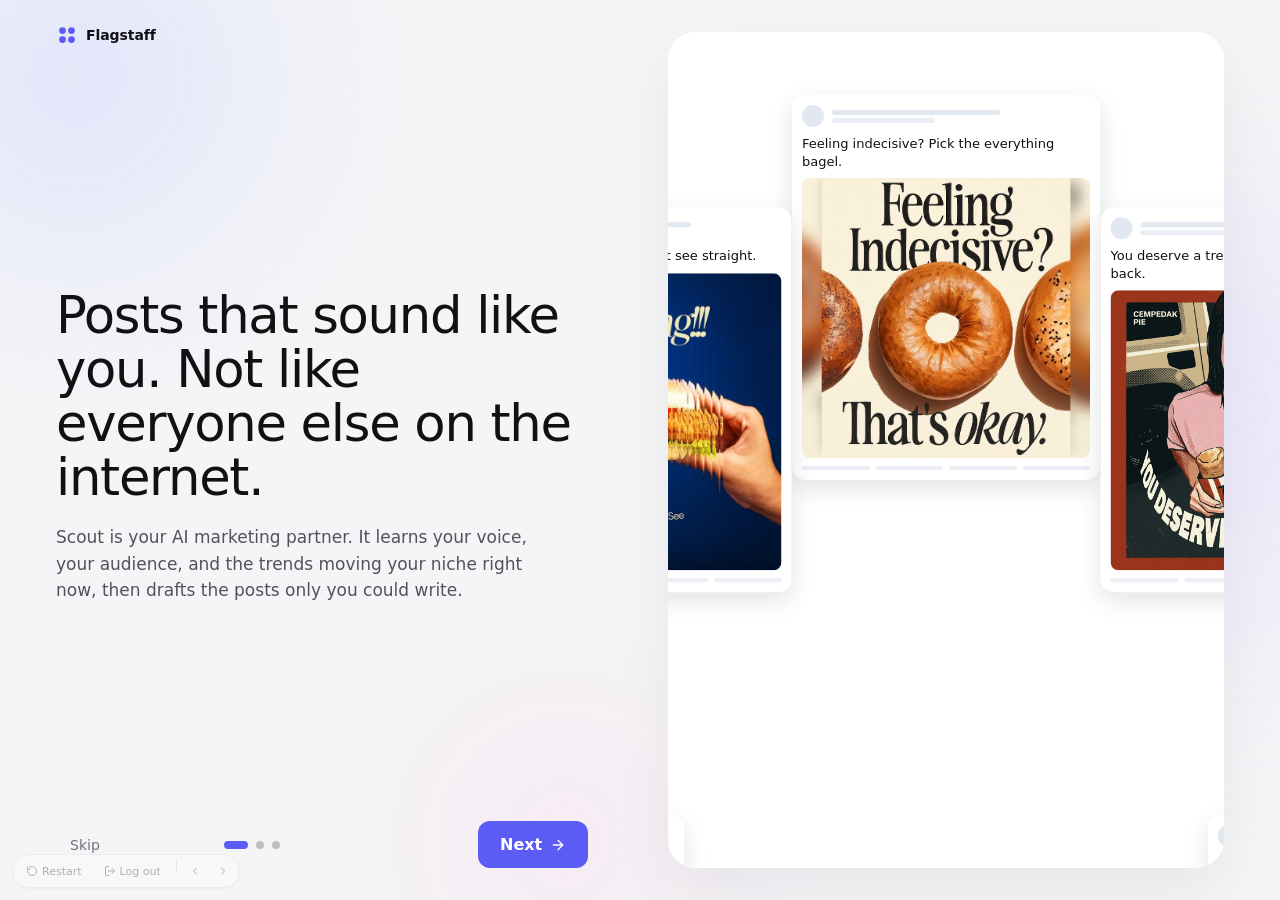
==== commit d54c4149: "UX audit fixes: publish validation, edit-replay guard, honest copy, a11y polish - Block publishing e" ====
--- a/poc/index.html
+++ b/poc/index.html
@@ -4,7 +4,7 @@
   <meta charset="UTF-8" />
   <meta name="viewport" content="width=device-width, initial-scale=1" />
   <title>Flagstaff Social — Onboarding POC</title>
-  <link rel="stylesheet" href="./styles.css?v=102" />
+  <link rel="stylesheet" href="./styles.css?v=1781769900" />
 </head>
 <body class="mode-onboarding">
   <!-- Reusable SVG sprite (icons referenced by id from JS) -->
@@ -311,10 +311,35 @@
         </div>
       </section>
 
-      <!-- View 3: Dashboard -->
-      <section class="view" id="view-home"></section>
+      <!-- View 3: Dashboard Home (60/40 split) -->
+      <section class="view" id="view-home">
+        <div class="scout-layout">
+          <div class="scout-layout__main" id="home-main"></div>
+          <aside class="scout-panel" id="home-scout">
+            <div class="scout-panel__inner" id="home-scout-inner"></div>
+            <div class="scout-panel__composer">
+              <div class="composer-pill scout-panel__pill">
+                <input type="text" id="home-scout-input" placeholder="Ask Scout anything…" />
+                <button class="composer-pill__send" id="home-scout-send" aria-label="Send"><svg><use href="#i-arrow-right"/></svg></button>
+              </div>
+            </div>
+          </aside>
+        </div>
+      </section>
+      <!-- View 4: Analytics (60/40 split) -->
       <section class="view" id="view-dash">
-        <div class="dash" id="dash"></div>
+        <div class="scout-layout">
+          <div class="scout-layout__main"><div class="dash" id="dash"></div></div>
+          <aside class="scout-panel" id="dash-scout">
+            <div class="scout-panel__inner" id="dash-scout-inner"></div>
+            <div class="scout-panel__composer">
+              <div class="composer-pill scout-panel__pill">
+                <input type="text" id="dash-scout-input" placeholder="Ask Scout anything…" />
+                <button class="composer-pill__send" id="dash-scout-send" aria-label="Send"><svg><use href="#i-arrow-right"/></svg></button>
+              </div>
+            </div>
+          </aside>
+        </div>
       </section>
     </main>
   </div>
@@ -338,6 +363,6 @@
     </button>
   </div>
 
-  <script src="./app.js?v=64"></script>
+  <script src="./app.js?v=1781769900"></script>
 </body>
 </html>
--- a/poc/styles.css
+++ b/poc/styles.css
@@ -311,11 +311,53 @@
 .composer-pill__send.active { background: var(--primary); color: white; }
 .composer-pill svg { width: 16px; height: 16px; }
 
+/* Publish mode — the draft is edited directly in the chat bar. The pill grows
+   to fit a multi-line textarea, with a counter and a labeled Publish button. */
+.composer-pill--publish {
+  align-items: flex-end;
+}
+.composer-pill__textarea {
+  flex: 1;
+  border: none;
+  background: transparent;
+  outline: none;
+  resize: none;
+  font-family: inherit;
+  font-size: var(--text-md);
+  color: var(--text-primary);
+  line-height: 1.5;
+  max-height: 200px;
+  overflow-y: auto;
+  padding: 6px 0;
+}
+.composer-pill__counter {
+  flex-shrink: 0;
+  font-size: var(--text-xs);
+  color: var(--text-tertiary);
+  white-space: nowrap;
+  padding-bottom: 14px;
+}
+.composer-pill__counter--warn { color: #b45309; }
+.composer-pill__counter--over { color: #b91c1c; font-weight: var(--weight-semibold); }
+.composer-pill__publish {
+  flex-shrink: 0;
+  height: 40px;
+  padding: 0 16px;
+  white-space: nowrap;
+}
+.composer-pill__publish svg { width: 18px; height: 18px; }
+.composer-pill__publish:disabled,
+.composer-pill__publish[aria-disabled="true"] {
+  opacity: 0.45;
+  cursor: not-allowed;
+  pointer-events: none;
+}
+
 /* ------------------- Messages ------------------- */
 .msg {
   display: flex; gap: var(--space-3);
   max-width: 720px;
-  animation: fadeUp var(--duration-base) var(--ease-emphasized) both;
+  animation: fadeUp var(--duration-slow) var(--ease-emphasized) both;
 }
 .msg--user { align-self: flex-end; flex-direction: row-reverse; }
 .msg__avatar {
@@ -377,7 +419,7 @@
 .qreplies {
   display: flex; flex-wrap: wrap; gap: var(--space-2);
   padding-left: 40px; /* align under message body */
-  animation: fadeUp var(--duration-base) var(--ease-emphasized) both;
+  animation: fadeUp var(--duration-slow) var(--ease-emphasized) both;
 }
 .qreply {
   display: inline-flex; align-items: center; justify-content: center; gap: 8px;
@@ -637,7 +679,7 @@
 .conf__val ul { margin: 0; padding-left: var(--space-5); }
 .conf__edit {
   color: var(--text-tertiary);
-  width: 24px; height: 24px;
+  width: 32px; height: 32px;
   display: grid; place-items: center;
   border-radius: var(--radius-sm);
 }
@@ -1031,7 +1073,38 @@
 }
 
 .dash::-webkit-scrollbar { display: none; }
-#view-home { overflow-y: auto; scrollbar-width: none; }
+#view-home, #view-dash { overflow: hidden; }
+
+/* Left panel content — contained, centered, breathing room */
+.scout-layout__main .dash {
+  max-width: 820px;
+  margin: 0 auto;
+  padding: 28px 12px 40px;
+}
+
+/* KPI strip: 5-col on analytics, keep as-is */
+/* Charts row: stack vertically inside the narrower panel */
+.scout-layout__main .dash__charts-row {
+  grid-template-columns: 1fr;
+}
+.scout-layout__main .dash__chart-card--narrow {
+  max-width: 100%;
+}
+
+/* Analytics row: 2-col instead of 3 */
+.scout-layout__main .dash__analytics-row {
+  grid-template-columns: 1fr 1fr;
+}
+
+/* Snapshot tiles: 4-col (one row) */
+.scout-layout__main .dash__snapshot-grid {
+  grid-template-columns: repeat(4, 1fr);
+}
+
+/* Pulse grid: 1-col stack */
+.scout-layout__main .dash__pulse-grid {
+  grid-template-columns: 1fr;
+}
 
 /* ───── Header ────────────────────────────────────────────────────────── */
 .dash__header {
@@ -1301,6 +1374,22 @@
   display: flex; flex-direction: column;
   gap: 6px;
 }
+.dash__welcome-top {
+  display: flex;
+  align-items: center;
+  justify-content: space-between;
+  gap: var(--space-4);
+}
+.dash__welcome-text {
+  display: flex; flex-direction: column;
+  gap: 6px;
+}
+.dash__welcome-actions {
+  display: flex;
+  align-items: center;
+  gap: var(--space-3);
+  flex-shrink: 0;
+}
 .dash__welcome-title {
   margin: 0;
   font-size: 36px;
@@ -1315,6 +1404,213 @@
   color: var(--text-secondary);
   line-height: var(--leading-relaxed);
   max-width: 70ch;
+}
+.dash__action-btn {
+  display: inline-flex;
+  align-items: center;
+  gap: 7px;
+  padding: 9px 16px;
+  border-radius: var(--radius-full);
+  font-size: var(--text-sm);
+  font-weight: var(--weight-medium);
+  cursor: pointer;
+  border: none;
+  transition: background 0.15s, transform 0.1s;
+  background: var(--primary);
+  color: #fff;
+}
+.dash__action-btn:hover { background: var(--primary-pressed); }
+.dash__action-btn:active { transform: scale(0.97); }
+.dash__action-btn-icon { display: flex; align-items: center; }
+.dash__action-btn-icon svg { width: 14px; height: 14px; }
+.dash__action-btn--secondary {
+  background: var(--surface-raised);
+  color: var(--text-primary);
+  border: 1px solid var(--border-subtle);
+}
+.dash__action-btn--secondary:hover { background: var(--surface-sunken); }
+
+/* ───── Shared 60/40 Scout layout (home + analytics) ─────────────────── */
+.scout-layout {
+  display: grid;
+  grid-template-columns: minmax(0, 1fr) 384px;
+  height: 100%;
+  min-height: 0;
+  overflow: hidden;
+  padding-right: 12px;
+  gap: 0;
+}
+.scout-layout__main {
+  overflow-y: auto;
+  min-height: 0;
+  scrollbar-width: none;
+  -ms-overflow-style: none;
+}
+.scout-layout__main::-webkit-scrollbar { display: none; }
+
+/* ───── Scout panel — aurora gradient, floating with rounded corners ──── */
+.scout-panel {
+  display: flex;
+  flex-direction: column;
+  min-height: 0;
+  overflow: hidden;
+  margin: 12px 0 12px;
+  border-radius: 16px;
+  border: 1px solid rgba(0,0,0,0.07);
+  box-shadow: 0 4px 24px rgba(91,91,245,0.08), 0 1px 4px rgba(0,0,0,0.05);
+  background: linear-gradient(
+    -45deg,
+    #ffffff,
+    #D8D5FF,
+    #ffffff,
+    #E8EEFF,
+    #ffffff,
+    #DDD9FF,
+    #ffffff
+  );
+  background-size: 400% 400%;
+  animation: kb-aurora 16s ease infinite;
+}
+.scout-panel__inner {
+  flex: 1;
+  min-height: 0;
+  overflow-y: auto;
+  padding: 16px 16px 8px;
+  display: flex;
+  flex-direction: column;
+  gap: 10px;
+  scroll-behavior: smooth;
+  scrollbar-width: none;
+}
+.scout-panel__inner::-webkit-scrollbar { display: none; }
+.scout-panel__composer {
+  flex-shrink: 0;
+  padding: 10px 16px 16px;
+}
+.scout-panel__pill {
+  width: 100% !important;
+  max-width: 100% !important;
+  background: rgba(255,255,255,0.75) !important;
+  border: 1px solid rgba(0,0,0,0.1) !important;
+  box-shadow: 0 1px 4px rgba(0,0,0,0.06) !important;
+  backdrop-filter: blur(8px);
+}
+
+/* ───── Scout panel header card ──────────────────────────────────────── */
+.sp-header {
+  display: flex;
+  align-items: center;
+  gap: 10px;
+  padding: 4px 4px 10px;
+}
+.sp-header__avatar {
+  width: 32px; height: 32px;
+  border-radius: 50%;
+  background: var(--ai-gradient);
+  display: flex; align-items: center; justify-content: center;
+  flex-shrink: 0;
+  box-shadow: 0 2px 8px rgba(91,91,245,0.25);
+}
+.sp-header__avatar svg { width: 14px; height: 14px; color: #fff; }
+.sp-header__name {
+  font-size: 14px;
+  font-weight: 700;
+  color: #111;
+  line-height: 1.2;
+  letter-spacing: -0.2px;
+}
+.sp-header__status {
+  display: flex;
+  align-items: center;
+  gap: 5px;
+  font-size: 11px;
+  color: #888;
+  margin-top: 1px;
+}
+.sp-header__dot {
+  width: 6px; height: 6px;
+  border-radius: 50%;
+  background: #22c55e;
+  flex-shrink: 0;
+}
+
+/* ───── Scout panel action chips ─────────────────────────────────────── */
+.sp-chips {
+  display: flex;
+  flex-wrap: wrap;
+  gap: 6px;
+  padding: 0 18px 16px;
+}
+.sp-chip {
+  font-size: 12.5px;
+  padding: 6px 13px;
+  border-radius: 100px;
+  border: 1.5px solid #5b5bf5;
+  color: #5b5bf5;
+  background: rgba(255,255,255,0.6);
+  cursor: pointer;
+  font-weight: 500;
+  transition: background 0.12s, color 0.12s, border-color 0.12s;
+  backdrop-filter: blur(4px);
+}
+.sp-chip:hover:not(:disabled) {
+  background: #5b5bf5;
+  color: #fff;
+}
+.sp-chip:disabled {
+  opacity: 0.45;
+  cursor: default;
+}
+
+/* ───── Scout panel user message ─────────────────────────────────────── */
+.sp-user-msg {
+  display: flex;
+  justify-content: flex-end;
+  padding: 0 4px;
+}
+.sp-user-msg__bubble {
+  background: #5b5bf5;
+  color: #fff;
+  font-size: 13px;
+  line-height: 1.5;
+  padding: 9px 14px;
+  border-radius: 14px 14px 3px 14px;
+  max-width: 88%;
+}
+
+/* ───── Scout panel section text ─────────────────────────────────────── */
+.sp-section-text {
+  font-size: 13px;
+  line-height: 1.6;
+  color: #444;
+  padding: 2px 18px 14px;
+}
+.sp-section-note {
+  font-size: 12px;
+  color: #888;
+  margin-top: 6px;
+  font-weight: 500;
+}
+
+/* ───── Typing dots (used in sp-typing-card) ─────────────────────────── */
+.sp-typing-card .kb-card__hd { padding-bottom: 12px; }
+.sp-typing-dots {
+  display: flex;
+  align-items: center;
+  gap: 5px;
+  padding: 0 18px 16px;
+}
+.hmsg__dot {
+  width: 7px; height: 7px;
+  border-radius: 50%;
+  background: #bbb;
+  animation: hmsg-bounce 1.2s infinite ease-in-out;
+}
+.hmsg__dot:nth-child(2) { animation-delay: 0.2s; }
+.hmsg__dot:nth-child(3) { animation-delay: 0.4s; }
+@keyframes hmsg-bounce {
+  0%, 80%, 100% { transform: translateY(0); opacity: 0.4; }
+  40%            { transform: translateY(-5px); opacity: 1; }
 }
 
 /* ───── Two Scout-powered CTA cards ───────────────────────────────────── */
@@ -1633,6 +1929,75 @@
   gap: var(--space-3);
 }
 .dash__chart-card--narrow { min-width: 0; }
+
+/* ── Age chart enrichment ──────────────────────────────────────────────── */
+.dash__age-summary {
+  display: flex;
+  gap: var(--space-4);
+  padding: 0 0 var(--space-3);
+  margin-bottom: var(--space-3);
+}
+.dash__age-stat {
+  display: flex;
+  flex-direction: column;
+  gap: 2px;
+}
+.dash__age-stat-val {
+  font-size: 18px;
+  font-weight: var(--weight-semibold);
+  color: var(--text-primary);
+  letter-spacing: -0.02em;
+}
+.dash__age-stat-lbl {
+  font-size: 10px;
+  text-transform: uppercase;
+  letter-spacing: 0.06em;
+  color: var(--text-tertiary);
+  font-weight: var(--weight-semibold);
+}
+.dash__age-section {
+  padding-top: var(--space-3);
+  margin-top: var(--space-2);
+}
+.dash__age-section--loc { margin-top: var(--space-2); }
+.dash__age-eyebrow {
+  font-size: 10px;
+  font-weight: 600;
+  letter-spacing: 0.06em;
+  text-transform: uppercase;
+  color: var(--text-tertiary);
+  margin-bottom: 6px;
+}
+.dash__age-gender-row {
+  display: flex;
+  flex-direction: column;
+  gap: 5px;
+}
+.dash__age-gender-item {
+  display: flex;
+  align-items: center;
+  gap: 7px;
+}
+.dash__age-gender-dot {
+  width: 8px; height: 8px;
+  border-radius: 50%;
+  flex-shrink: 0;
+}
+.dash__age-gender-label {
+  font-size: 12px;
+  color: var(--text-secondary);
+  flex: 1;
+}
+.dash__age-gender-pct {
+  font-size: 12px;
+  font-weight: var(--weight-semibold);
+  color: var(--text-primary);
+}
+.dash__age-loc {
+  font-size: 12.5px;
+  font-weight: var(--weight-medium);
+  color: var(--text-primary);
+}
 .dash__chart-head {
   display: flex;
   align-items: center;
@@ -2342,7 +2707,7 @@
    Animations
    ========================================================================= */
 @keyframes fadeUp {
-  from { opacity: 0; transform: translateY(6px); }
+  from { opacity: 0; transform: translateY(12px); }
   to   { opacity: 1; transform: translateY(0); }
 }
 @keyframes fadeUpOut {
@@ -2524,7 +2889,7 @@
   gap: var(--space-2);
   max-width: 720px;
   width: fit-content;
-  animation: fadeUp var(--duration-base) var(--ease-emphasized) both;
+  animation: fadeUp var(--duration-slow) var(--ease-emphasized) both;
 }
 /* Both speakers stack on the left. Identifying head row (avatar + name) does
    the differentiation — Scout's avatar is the indigo logo; the user's is a
@@ -3168,345 +3533,6 @@
   transition: width var(--duration-base) var(--ease-standard),
               max-width var(--duration-base) var(--ease-standard);
 }
-/* When any block is expanded, the panel breaks out of the chat container
-   and becomes a fixed right-side overlay covering the viewport top-to-bottom.
-   A backdrop (.kb-overlay) dims everything behind it. */
-.kb-panel--has-expanded {
-  position: fixed;
-  top: var(--space-4);
-  right: var(--space-4);
-  bottom: var(--space-4);
-  left: auto;
-  width: 50vw;
-  max-width: 720px;
-  max-height: none;
-  z-index: 50;
-  background: var(--surface-raised, #fff);
-  border: 1px solid var(--border-subtle);
-  border-radius: var(--radius-xl);
-  box-shadow: var(--shadow-lg, 0 16px 48px rgba(15, 23, 42, 0.18));
-  padding: var(--space-4);
-  overflow-y: auto;
-  pointer-events: auto;
-  animation: kbPanelIn var(--duration-base) var(--ease-decelerate) both;
-}
-.kb-panel--has-expanded .kb-block:not(.kb-block--expanded) {
-  display: none;
-}
-.kb-panel--has-expanded .kb-panel__head {
-  display: none;
-}
-.kb-panel--has-expanded .kb-block--expanded {
-  background: transparent;
-  border: 0;
-  box-shadow: none;
-  padding: var(--space-2) var(--space-3);
-  min-height: 0;
-}
-.kb-panel--has-expanded .kb-block--expanded .kb-block__title {
-  font-size: var(--text-xl, 20px);
-  font-weight: var(--weight-semibold);
-}
-.kb-panel--has-expanded .kb-block--expanded .kb-block__head {
-  margin-bottom: var(--space-3);
-}
-
-/* Subtle dimming backdrop. Reused everywhere an overlay is needed
-   (kb expanded panel, OAuth modal, payment modal). Click closes the panel. */
-.kb-overlay {
-  position: fixed;
-  inset: 0;
-  background: rgba(255, 255, 255, 0.18);
-  backdrop-filter: blur(1px);
-  -webkit-backdrop-filter: blur(1px);
-  z-index: 49;
-  animation: fadeIn var(--duration-base) var(--ease-standard) both;
-  cursor: pointer;
-}
-
-@keyframes kbPanelIn {
-  from { opacity: 0; transform: translateX(8px); }
-  to   { opacity: 1; transform: translateX(0); }
-}
-@keyframes fadeIn {
-  from { opacity: 0; }
-  to   { opacity: 1; }
-}
-.kb-panel::-webkit-scrollbar { width: 0; height: 0; display: none; }
-
-.kb-panel__head {
-  display: flex; align-items: center;
-  padding: 2px var(--space-1) 4px;
-  pointer-events: auto;
-}
-.kb-panel__title {
-  font-size: var(--text-sm);
-  font-weight: var(--weight-semibold);
-  color: var(--text-tertiary);
-  letter-spacing: 0;
-  text-transform: none;
-}
-
-/* Vertical stack — always 1 column. */
-.kb-panel__grid {
-  display: flex; flex-direction: column;
-  gap: var(--space-2);
-  pointer-events: auto;
-}
-
-.kb-block {
-  border-radius: var(--radius-lg);
-  padding: var(--space-3) var(--space-4);
-  display: flex; flex-direction: column;
-  gap: 4px;
-  border: 1px solid transparent;
-  cursor: pointer;
-  transition:
-    opacity var(--duration-base) var(--ease-standard),
-    background-color var(--duration-base) var(--ease-standard),
-    border-color var(--duration-base) var(--ease-standard);
-}
-
-/* Three states (compact mode):
-   - empty:   dimmed (40% opacity), title only
-   - filled:  brighter (80%), title + summary subtitle
-   - active:  full opacity, title + dot indicator + summary subtitle (if filled)
-*/
-.kb-block--empty {
-  background: #fff;
-  opacity: 1;
-  border: 1px solid rgba(0,0,0,0.18);
-  box-shadow: 0 2px 8px rgba(0,0,0,0.08);
-}
-.kb-block--filled {
-  background: #fff;
-  opacity: 1;
-  border: 1px solid rgba(0,0,0,0.08);
-  box-shadow: 0 1px 4px rgba(0,0,0,0.05);
-}
-.kb-block--active {
-  background: rgba(255, 255, 255, 1.0);
-  opacity: 1;
-  border-color: var(--border-subtle);
-  box-shadow: var(--shadow-sm);
-  position: relative;
-  overflow: hidden;
-}
-
-/* ------- Active KB block "bloom" — moving gradient at bottom 1/3 -------
-   Three light-purple blobs drift across the lower third of the block.
-   A blurred veil sits above them, smoothing their motion into a soft
-   gradient wash. Reads as ambient "Scout is building this." */
-.kb-block__bloom {
-  position: absolute;
-  left: 0; right: 0; bottom: 0;
-  height: 33%;
-  pointer-events: none;
-  overflow: hidden;
-  border-bottom-left-radius: inherit;
-  border-bottom-right-radius: inherit;
-  z-index: 0;
-}
-.kb-block__bloom-blob {
-  position: absolute;
-  border-radius: 999px;
-  /* Light purple, low saturation. The three blobs vary in size and
-     drift on offset cycles so the gradient never settles. */
-  background: radial-gradient(circle at 50% 50%, rgba(167, 139, 250, 0.85), rgba(167, 139, 250, 0) 70%);
-  filter: blur(2px);
-  opacity: 0.65;
-}
-.kb-block__bloom-blob--a {
-  width: 70%; height: 220%;
-  left: -10%; bottom: -90%;
-  animation: kbBloomDriftA 5.6s ease-in-out infinite;
-  background: radial-gradient(circle at 50% 50%, rgba(196, 181, 253, 0.95), rgba(196, 181, 253, 0) 70%);
-}
-.kb-block__bloom-blob--b {
-  width: 50%; height: 180%;
-  left: 30%; bottom: -70%;
-  animation: kbBloomDriftB 7.2s ease-in-out infinite;
-  background: radial-gradient(circle at 50% 50%, rgba(167, 139, 250, 0.80), rgba(167, 139, 250, 0) 70%);
-  animation-delay: -1.8s;
-}
-.kb-block__bloom-blob--c {
-  width: 40%; height: 150%;
-  left: 55%; bottom: -60%;
-  animation: kbBloomDriftC 8.4s ease-in-out infinite;
-  background: radial-gradient(circle at 50% 50%, rgba(216, 180, 254, 0.85), rgba(216, 180, 254, 0) 70%);
-  animation-delay: -3.4s;
-}
-@keyframes kbBloomDriftA {
-  0%, 100% { transform: translate(0, 0)        scale(1); }
-  50%      { transform: translate(18%, -8%)    scale(1.10); }
-}
-@keyframes kbBloomDriftB {
-  0%, 100% { transform: translate(0, 0)        scale(1); }
-  50%      { transform: translate(-22%, -12%)  scale(1.15); }
-}
-@keyframes kbBloomDriftC {
-  0%, 100% { transform: translate(0, 0)        scale(1); }
-  50%      { transform: translate(14%, -6%)    scale(0.92); }
-}
-/* The veil sits ABOVE the blobs and blurs them into a soft wash. The
-   gradient overlay also fades the top edge of the bloom into the block,
-   so there's no hard seam where the bottom third begins. */
-.kb-block__bloom-veil {
-  position: absolute;
-  inset: 0;
-  backdrop-filter: blur(14px) saturate(135%);
-  -webkit-backdrop-filter: blur(14px) saturate(135%);
-  background: linear-gradient(180deg,
-    rgba(255, 255, 255, 0.55) 0%,
-    rgba(255, 255, 255, 0.30) 40%,
-    rgba(255, 255, 255, 0.10) 100%);
-}
-.kb-block__status {
-  position: relative;
-  z-index: 1; /* sit above the bloom */
-}
-@media (prefers-reduced-motion: reduce) {
-  .kb-block__bloom-blob { animation: none; }
-}
-
-/* Per-block expanded — the only "expanded" mode. Grows in place to show
-   captured facts (and an action footer if Scout staged the block for review). */
-.kb-block--expanded {
-  background: rgba(255, 255, 255, 1.0);
-  opacity: 1;
-  border-color: var(--border-subtle);
-  box-shadow: var(--shadow-md);
-}
-
-.kb-block:hover {
-  background: rgba(255, 255, 255, 1);
-  border-color: var(--border-subtle);
-  opacity: 1;
-}
-.kb-block--expanded:hover { box-shadow: var(--shadow-md); }
-
-/* Hide the summary subtitle when the block is expanded (full facts shown). */
-.kb-block--expanded .kb-block__summary { display: none; }
-
-.kb-block__head {
-  display: flex; align-items: center; justify-content: space-between;
-  gap: var(--space-2);
-}
-.kb-block__title {
-  font-size: var(--text-sm);
-  font-weight: var(--weight-semibold);
-  color: var(--text-primary);
-  letter-spacing: -0.01em;
-}
-.kb-block__dot {
-  width: 8px; height: 8px;
-  border-radius: 50%;
-  background: var(--primary);
-  flex-shrink: 0;
-  animation: kbDotPulse 1.6s var(--ease-standard) infinite;
-}
-.kb-block__collapse {
-  appearance: none;
-  background: transparent;
-  border: 0;
-  padding: 4px;
-  border-radius: var(--radius-sm);
-  color: var(--text-tertiary);
-  cursor: pointer;
-  display: inline-flex;
-  align-items: center;
-  justify-content: center;
-  transition: background var(--duration-fast) var(--ease-standard),
-              color var(--duration-fast) var(--ease-standard);
-}
-.kb-block__collapse:hover {
-  background: var(--neutral-100, var(--surface-canvas));
-  color: var(--text-primary);
-}
-.kb-block__collapse svg { width: 14px; height: 14px; }
-@keyframes kbDotPulse {
-  0%, 100% { transform: scale(1); opacity: 1; }
-  50%      { transform: scale(0.6); opacity: 0.5; }
-}
-
-/* Summary subtitle: short list of captured fact labels */
-.kb-block__summary {
-  font-size: 12px;
-  color: var(--text-tertiary);
-  line-height: 1.4;
-  display: -webkit-box;
-  -webkit-line-clamp: 2;
-  -webkit-box-orient: vertical;
-  overflow: hidden;
-}
-.kb-block--active .kb-block__summary { color: var(--text-secondary); }
-
-/* Action footer — appears in the expanded block when Scout has staged it
-   for confirmation. Two buttons: ghost Edit and primary Looks right. */
-.kb-block__action-footer {
-  display: flex; justify-content: flex-end; gap: var(--space-2);
-  padding-top: var(--space-3);
-  margin-top: var(--space-2);
-  border-top: 1px solid var(--border-subtle);
-  animation: fadeUp var(--duration-base) var(--ease-emphasized) both;
-}
-.kb-block__action {
-  padding: 6px 12px;
-  border-radius: var(--radius-sm);
-  font-size: var(--text-xs);
-  font-weight: var(--weight-medium);
-  border: 1px solid transparent;
-  transition: background var(--duration-fast) var(--ease-standard),
-              border-color var(--duration-fast) var(--ease-standard);
-}
-.kb-block__action--primary {
-  background: var(--primary);
-  color: white;
-  border-color: var(--primary);
-}
-.kb-block__action--primary:hover {
-  background: var(--primary-hover);
-  border-color: var(--primary-hover);
-}
-.kb-block__action--ghost {
-  background: transparent;
-  color: var(--text-secondary);
-}
-.kb-block__action--ghost:hover {
-  background: var(--neutral-100);
-  color: var(--text-primary);
-}
-
-.kb-block__body {
-  display: flex; flex-direction: column;
-  gap: 2px;
-  padding-top: var(--space-1);
-  animation: fadeUp var(--duration-base) var(--ease-emphasized) both;
-}
-.kb-block__fact {
-  display: flex; flex-direction: column;
-  padding: var(--space-1) 0;
-  border-top: 1px solid var(--border-subtle);
-  animation: fadeUp var(--duration-base) var(--ease-emphasized) both;
-}
-.kb-block__fact:first-child { border-top: none; }
-.kb-block__fact-label {
-  font-size: 10px;
-  text-transform: uppercase;
-  letter-spacing: var(--tracking-wide);
-  color: var(--text-tertiary);
-  font-weight: var(--weight-semibold);
-}
-.kb-block__fact-value {
-  font-size: var(--text-sm);
-  color: var(--text-primary);
-  line-height: 1.4;
-}
-.kb-block__placeholder {
-  font-size: 12px;
-  color: var(--text-tertiary);
-  font-style: italic;
-}
 
 /* =========================================================================
    MULTI-PLATFORM CONNECT CARD
@@ -3868,87 +3894,6 @@
 }
 .iteration-card:hover .iteration-card__select { opacity: 1; color: var(--primary); }
 
-/* =========================================================================
-   Post editor — inline draft surface before publishing
-   ========================================================================= */
-.post-editor {
-  background: rgba(15, 23, 42, 0.025);
-  border: 1px solid rgba(15, 23, 42, 0.06);
-  border-radius: 20px;
-  padding: 24px 28px 26px;
-  margin: var(--space-2) 0 var(--space-3);
-  display: flex;
-  flex-direction: column;
-  gap: 18px;
-  animation: cardIn var(--duration-slow) var(--ease-decelerate);
-}
-.post-editor__head {
-  display: flex;
-  align-items: center;
-  gap: 8px;
-  font-size: 13px;
-  font-weight: 600;
-  color: var(--text-tertiary);
-  text-transform: uppercase;
-  letter-spacing: 1.2px;
-}
-.post-editor__head-icon {
-  display: inline-flex;
-  align-items: center;
-  justify-content: center;
-  color: var(--primary);
-}
-.post-editor__head-icon svg { width: 14px; height: 14px; }
-.post-editor__textarea {
-  width: 100%;
-  resize: vertical;
-  min-height: 180px;
-  padding: 18px 20px;
-  border: 1.5px solid var(--primary);
-  border-radius: 14px;
-  background: #fff;
-  font: inherit;
-  font-size: 17px;
-  line-height: 1.45;
-  color: #0f1419;
-  letter-spacing: -0.005em;
-  outline: none;
-  transition: border-color var(--duration-base) var(--ease-standard), box-shadow var(--duration-base) var(--ease-standard);
-}
-.post-editor__textarea:focus {
-  border-color: var(--primary);
-  box-shadow: 0 0 0 3px color-mix(in oklab, var(--primary) 14%, transparent);
-}
-.post-editor__foot {
-  display: flex;
-  align-items: center;
-  justify-content: space-between;
-  gap: var(--space-3);
-}
-.post-editor__counter {
-  font-size: 14px;
-  color: var(--text-tertiary);
-  font-variant-numeric: tabular-nums;
-}
-.post-editor__counter--warn  { color: #b45309; }
-.post-editor__counter--over  { color: #b91c1c; font-weight: var(--weight-semibold); }
-.post-editor__actions {
-  display: flex;
-  align-items: center;
-  gap: var(--space-2);
-}
-.post-editor__publish {
-  display: inline-flex;
-  align-items: center;
-  gap: 8px;
-  padding: 12px 22px;
-  height: auto;
-  font-size: 16px;
-  font-weight: 700;
-  border-radius: 12px;
-}
-.post-editor__publish svg { width: 16px; height: 16px; }
-
 /* Live-post variant of successPostTeaser (used after Publish). */
 .success-post--published .success-post__badge--live {
   background: color-mix(in oklab, #16a34a 14%, transparent);
@@ -3967,7 +3912,6 @@
 .conv__stream .connect,
 .conv__stream .trend-group-list,
 .conv__stream .iteration-list,
-.conv__stream .post-editor,
 .conv__stream .tone-list {
   margin-left: 0;
   margin-right: 0;
@@ -3990,71 +3934,10 @@
 .conf__row { padding-top: var(--space-2); padding-bottom: var(--space-2); }
 .conf__title { border-bottom: 0; }
 .conf__actions { border-top: 0; background: transparent; }
-.kb-block__fact { border-top: 0; padding: var(--space-1) 0; }
-.kb-block__action-footer { border-top: 0; }
 .topic-row + .topic-row { border-top: 0; }
 .trend-card + .trend-card { border-top: 0; }
 .pl-tree__item + .pl-tree__item { border-top: 0; }
 .pending__item + .pending__item { border-top: 0; }
-
-/* =========================================================================
-   KB BLOCK — square 180×180 compact cards (1920px reference design size).
-   Active block paints a 4-corner sparkle field; others are plain title +
-   subtitle. Cards collapse from squares back to natural height in the
-   expanded overlay panel where they sit alone, full-width.
-   ========================================================================= */
-.kb-block {
-  position: relative;
-  width: 100%;
-  aspect-ratio: 1 / 1;
-  padding: var(--space-4);
-  gap: var(--space-2);
-  overflow: hidden;
-}
-.kb-block__title {
-  font-size: var(--text-base);
-  letter-spacing: -0.01em;
-}
-.kb-block__summary {
-  -webkit-line-clamp: 4;
-}
-
-/* Active-block status: small "Building…" label pinned to the bottom-left.
-   Three dots fade in sequence — a typing-indicator rhythm. Quiet, slow,
-   never grabs the eye away from the chat. */
-.kb-block__status {
-  position: absolute;
-  left: var(--space-4);
-  bottom: var(--space-3);
-  font-size: var(--text-xs, 12px);
-  font-weight: var(--weight-medium);
-  letter-spacing: 0;
-  color: var(--text-tertiary);
-  pointer-events: none;
-  display: inline-flex;
-  align-items: baseline;
-}
-.kb-block__status-dot {
-  display: inline-block;
-  opacity: 0.25;
-  animation: kbStatusDot 1600ms ease-in-out infinite;
-}
-.kb-block__status-dot:nth-of-type(1) { animation-delay:   0ms; }
-.kb-block__status-dot:nth-of-type(2) { animation-delay: 220ms; }
-.kb-block__status-dot:nth-of-type(3) { animation-delay: 440ms; }
-
-@keyframes kbStatusDot {
-  0%, 70%, 100% { opacity: 0.25; }
-  35%           { opacity: 0.85; }
-}
-
-/* Expanded overlay block: drop the square aspect-ratio, drop the sparkle
-   field (handled by JS — only rendered when isActive && !isExpanded). */
-.kb-block--expanded {
-  width: auto;
-  aspect-ratio: auto;
-  min-height: 0;
-}
 
 /* =========================================================================
    CONNECT CARD — no internal separators, tight vertical rhythm
@@ -4367,6 +4250,15 @@
 .msg__edit-actions {
   display: flex; justify-content: flex-end; gap: 8px;
 }
+.msg__edit-warn {
+  font-size: 13px;
+  line-height: var(--leading-normal);
+  color: var(--text-secondary);
+  background: var(--warning-bg-light);
+  border: 1px solid var(--warning-main);
+  border-radius: var(--radius-block);
+  padding: 10px 12px;
+}
 .msg__edit-save {
   padding: 6px 16px;
   background: var(--primary); color: #fff;
@@ -4382,6 +4274,17 @@
   border: 1px solid var(--border-subtle); border-radius: var(--radius-full); cursor: pointer;
 }
 .msg__edit-cancel:hover { background: var(--neutral-50); }
+.msg__edit-picker {
+  display: flex; flex-direction: column; gap: 10px;
+  width: 100%; margin-top: 6px;
+}
+.msg__edit-qreplies {
+  justify-content: flex-end;
+  flex-wrap: wrap;
+}
+.msg__edit-qreplies .qreply--chosen {
+  background: var(--primary); color: #fff;
+}
 
 /* =========================================================================
    Confirmation card — quiet hint replacing the dead "Edit fields above"
@@ -5462,22 +5365,32 @@
 .dir-dots {
   display: flex;
   justify-content: center;
-  gap: 6px;
+  gap: 2px;
   margin-top: 8px;
   position: relative;
   z-index: 10;
 }
+/* 24×24 hit target (WCAG 2.5.8) with the visible 6px dot drawn via ::before so
+   the dot itself stays small. */
 .dir-dot {
+  width: 24px; height: 24px;
+  border-radius: 50%;
+  background: transparent;
+  border: none;
+  padding: 0;
+  cursor: pointer;
+  display: grid;
+  place-items: center;
+}
+.dir-dot::before {
+  content: '';
   width: 6px; height: 6px;
   border-radius: 50%;
   background: rgba(0,0,0,0.15);
-  border: none;
-  padding: 0;
-  cursor: pointer;
   transition: background 0.2s, transform 0.2s;
 }
-.dir-dot--active {
-  background: #5b5bf5;
+.dir-dot--active::before {
+  background: var(--primary);
   transform: scale(1.3);
 }
 .direction-card--dim { opacity: 0.42; }
@@ -6615,47 +6528,6 @@
   opacity: 1; transform: translateY(0);
   transition: opacity 480ms var(--ease-emphasized), transform 480ms var(--ease-emphasized);
 }
-.splash2-kb .kb-block__title {
-  font-size: 16px;
-  font-weight: 700;
-  letter-spacing: -0.01em;
-}
-.splash2-kb .kb-block__summary {
-  font-size: 13px;
-  margin-top: 4px;
-}
-.splash2-kb .kb-block__body {
-  margin-top: 12px;
-  gap: 0;
-}
-.splash2-kb .kb-block__fact {
-  padding: 10px 0;
-  border-top: 1px solid var(--border-subtle);
-  opacity: 0;
-  transform: translateY(6px);
-  transition: opacity 280ms var(--ease-emphasized), transform 280ms var(--ease-emphasized);
-}
-.splash2-kb .kb-block__fact:first-child { border-top: 0; }
-.splash2-fact--pre { opacity: 0; transform: translateY(6px); }
-.splash2-fact--in  { opacity: 1; transform: translateY(0); }
-.splash2-kb .kb-block__fact-label {
-  font-size: 10px;
-  letter-spacing: 1.2px;
-  font-weight: 700;
-  color: var(--text-tertiary);
-}
-.splash2-kb .kb-block__fact-value {
-  font-size: 14px;
-  font-weight: 500;
-  color: var(--text-primary);
-  line-height: 1.45;
-}
-.splash2-kb .kb-block__status {
-  margin-top: 10px;
-  font-size: 12px;
-  color: var(--primary);
-  font-weight: 500;
-}
 
 /* Conversation-grade KB drawer panel — same vocabulary as .brand-drawer
    in the chat: large title, uppercase eyebrows, generous spacing. Fewer
@@ -7846,12 +7718,8 @@
   position: relative !important;
 }
 /* Freeze stream width during split so text doesn't reflow */
-body.mode-kb-open .conv__stream {
-  transition: opacity 0.18s ease;
-}
 body.mode-kb-transitioning .conv__stream,
 body.mode-kb-transitioning .conv__composer {
-  opacity: 0 !important;
   pointer-events: none;
 }
 
@@ -7876,7 +7744,7 @@
   width: 40% !important;
   height: 100% !important;
   align-self: stretch !important;
-  opacity: 0;
+  opacity: 1;
   overflow: hidden !important;
   background: linear-gradient(
     -45deg,
@@ -7891,7 +7759,6 @@
   background-size: 400% 400%;
   animation: kb-aurora 16s ease infinite;
   border-left: 1px solid rgba(0,0,0,0.06);
-  transition: opacity 0.4s ease;
 }
 body.mode-kb-open.mode-kb-visible #kb-panel {
   flex: 0 0 40% !important;
@@ -7902,9 +7769,6 @@
 
 /* ── KB panel aurora animation ── */
 
-/* Suppress old panel elements in new mode */
-body.mode-kb-open #kb-panel > .kb-panel__head,
-body.mode-kb-open #kb-panel > .kb-panel__grid { display: none !important; }
 
 /* Inner scroll wrapper */
 .kb-panel__inner {
@@ -8025,21 +7889,19 @@
 
 /* ---- Fact rows ---- */
 .kb-facts-list {
-  padding: 4px 18px 0;
+  padding: 4px 18px 18px;
   display: flex;
   flex-direction: column;
+  gap: var(--space-3);
 }
 .kb-fact-item {
   display: flex;
   align-items: baseline;
-  gap: 8px;
-  padding: 7px 0;
-  border-top: 1px solid rgba(0,0,0,0.05);
+  gap: var(--space-1);
   opacity: 0;
   transform: translateX(-5px);
   transition: opacity 0.28s ease, transform 0.28s ease;
 }
-.kb-fact-item:first-child { border-top: none; }
 .kb-fact-item--visible { opacity: 1; transform: translateX(0); }
 .kb-fact-item__lbl {
   font-size: 11.5px;
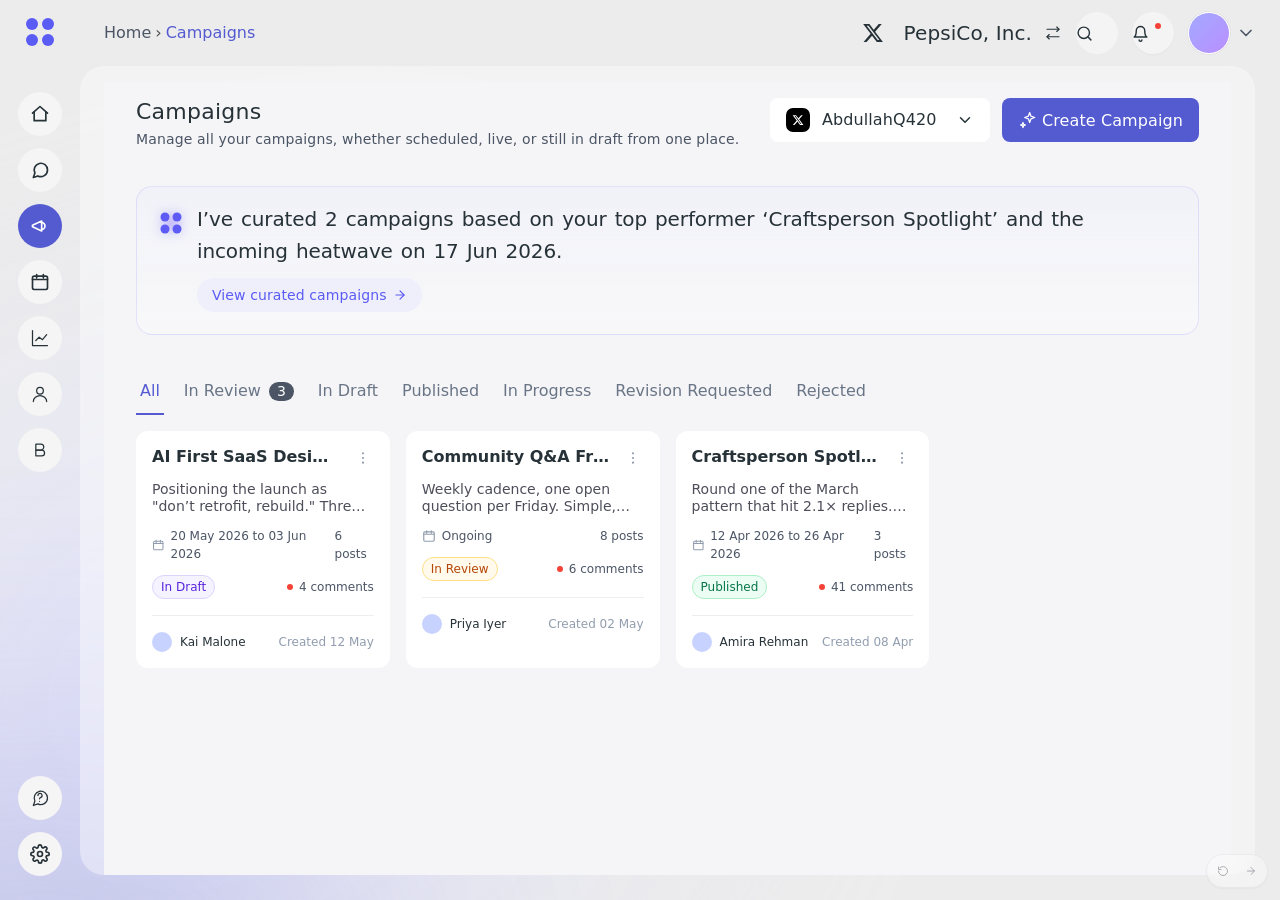
==== commit 0b5dced1: "Add campaign flow prototype" ====
--- a/poc/index.html
+++ b/poc/index.html
@@ -4,13 +4,24 @@
   <meta charset="UTF-8" />
   <meta name="viewport" content="width=device-width, initial-scale=1" />
   <title>Flagstaff Social — Onboarding POC</title>
-  <link rel="stylesheet" href="./styles.css?v=1781769900" />
+  <link rel="stylesheet" href="./styles.css?v=31" />
+  <!-- Scout campaign flow styles — panel-scoped, safely coexists with styles.css. -->
+  <link rel="stylesheet" href="../designs/_shared.css?v=2" />
+  <link rel="stylesheet" href="../designs/_campaigns-components.css?v=4" />
+  <link rel="stylesheet" href="./scout-flow.css?v=24" />
 </head>
 <body class="mode-onboarding">
   <!-- Reusable SVG sprite (icons referenced by id from JS) -->
   <svg width="0" height="0" style="position:absolute" aria-hidden="true">
     <defs>
       <symbol id="i-sparkle" viewBox="0 0 24 24" fill="none" stroke="currentColor" stroke-width="2" stroke-linecap="round" stroke-linejoin="round"><path d="M12 3l1.6 4.6L18 9l-4.4 1.4L12 15l-1.6-4.6L6 9l4.4-1.4L12 3z"/><path d="M19 14l.7 1.8L21 16.5l-1.3.7L19 19l-.7-1.8L17 16.5l1.3-.7L19 14z"/></symbol>
+      <!-- Icons used by injected Scout panels (§3.14 postrow, §3.16 ddmenu, etc.) -->
+      <symbol id="i-arrow-up-right" viewBox="0 0 14 14" fill="none" stroke="currentColor" stroke-width="1.4" stroke-linecap="round" stroke-linejoin="round"><line x1="4" y1="10" x2="10" y2="4"/><polyline points="5 4 10 4 10 9"/></symbol>
+      <symbol id="i-paperclip" viewBox="0 0 12 12" fill="none" stroke="currentColor" stroke-width="1.2" stroke-linecap="round" stroke-linejoin="round"><path d="M9 3.5L5 7.5c-.6.6-.6 1.5 0 2.1.6.6 1.5.6 2.1 0l4.5-4.5c1-1 1-2.6 0-3.6s-2.6-1-3.6 0L3.4 5.9c-1.4 1.4-1.4 3.6 0 5s3.6 1.4 5 0L11.5 8"/></symbol>
+      <symbol id="i-file-check" viewBox="0 0 20 20" fill="none" stroke="currentColor" stroke-width="1.66667" stroke-linecap="round" stroke-linejoin="round"><path d="M12.5 1.7H5A1.7 1.7 0 0 0 3.3 3.3v13.4A1.7 1.7 0 0 0 5 18.3h10a1.7 1.7 0 0 0 1.7-1.7V5.8L12.5 1.7z"/><polyline points="11.7 1.7 11.7 5.8 15.8 5.8"/><polyline points="6.7 11.7 8.3 13.3 12.5 9.2"/></symbol>
+      <symbol id="i-columns" viewBox="0 0 20 20" fill="none" stroke="currentColor" stroke-width="1.66667" stroke-linecap="round" stroke-linejoin="round"><rect x="2.5" y="2.5" width="15" height="15" rx="2"/><line x1="10" y1="2.5" x2="10" y2="17.5"/></symbol>
+      <symbol id="i-x-square" viewBox="0 0 20 20" fill="none" stroke="currentColor" stroke-width="1.66667" stroke-linecap="round" stroke-linejoin="round"><rect x="2.5" y="2.5" width="15" height="15" rx="2"/><line x1="7.5" y1="7.5" x2="12.5" y2="12.5"/><line x1="12.5" y1="7.5" x2="7.5" y2="12.5"/></symbol>
+      <symbol id="i-minus-sq" viewBox="0 0 18 18" fill="none" stroke="currentColor" stroke-width="1.5" stroke-linecap="round" stroke-linejoin="round"><rect x="2.25" y="2.25" width="13.5" height="13.5" rx="2"/><line x1="6" y1="9" x2="12" y2="9"/></symbol>
       <symbol id="i-home" viewBox="0 0 24 24" fill="none" stroke="currentColor" stroke-width="2" stroke-linecap="round" stroke-linejoin="round"><path d="M3 11l9-8 9 8"/><path d="M5 10v10h14V10"/></symbol>
       <symbol id="i-user" viewBox="0 0 24 24" fill="none" stroke="currentColor" stroke-width="2" stroke-linecap="round" stroke-linejoin="round"><circle cx="12" cy="8" r="4"/><path d="M4 21c0-4 4-7 8-7s8 3 8 7"/></symbol>
       <symbol id="i-chat" viewBox="0 0 24 24" fill="none" stroke="currentColor" stroke-width="2" stroke-linecap="round" stroke-linejoin="round"><path d="M21 12a8 8 0 0 1-11.6 7.1L4 21l1.9-5.4A8 8 0 1 1 21 12z"/></symbol>
@@ -37,7 +48,6 @@
       <symbol id="i-x-mark" viewBox="0 0 24 24" fill="none" stroke="currentColor" stroke-width="2" stroke-linecap="round" stroke-linejoin="round"><circle cx="12" cy="12" r="10"/><line x1="9" y1="9" x2="15" y2="15"/><line x1="15" y1="9" x2="9" y2="15"/></symbol>
       <symbol id="i-fire" viewBox="0 0 24 24" fill="none" stroke="currentColor" stroke-width="2" stroke-linecap="round" stroke-linejoin="round"><path d="M12 2s4 4 4 8a4 4 0 0 1-8 0c0-2 1-4 1-4s-3 3-3 7a6 6 0 0 0 12 0c0-5-6-11-6-11z"/></symbol>
       <symbol id="i-trend" viewBox="0 0 24 24" fill="none" stroke="currentColor" stroke-width="2" stroke-linecap="round" stroke-linejoin="round"><polyline points="3 17 9 11 13 15 21 7"/><polyline points="14 7 21 7 21 14"/></symbol>
-      <symbol id="i-bar-chart" viewBox="0 0 24 24" fill="none" stroke="currentColor" stroke-width="2" stroke-linecap="round" stroke-linejoin="round"><rect x="3" y="12" width="4" height="9"/><rect x="10" y="7" width="4" height="14"/><rect x="17" y="3" width="4" height="18"/></symbol>
       <symbol id="i-people" viewBox="0 0 24 24" fill="none" stroke="currentColor" stroke-width="2" stroke-linecap="round" stroke-linejoin="round"><circle cx="9" cy="8" r="3"/><path d="M3 20c0-3 3-5 6-5s6 2 6 5"/><circle cx="17" cy="9" r="2"/><path d="M15 20c0-2 2-4 4-4"/></symbol>
       <symbol id="i-x-logo" viewBox="0 0 24 24" fill="currentColor"><path d="M18.244 2.25h3.308l-7.227 8.26 8.502 11.24H16.17l-5.214-6.817L4.99 21.75H1.68l7.73-8.835L1.254 2.25H8.08l4.713 6.231 5.45-6.231zm-1.161 17.52h1.833L7.084 4.126H5.117L17.083 19.77z"/></symbol>
       <symbol id="i-individual" viewBox="0 0 24 24" fill="none" stroke="currentColor" stroke-width="2" stroke-linecap="round" stroke-linejoin="round"><circle cx="12" cy="7" r="4"/><path d="M5 21c0-4 3-7 7-7s7 3 7 7"/></symbol>
@@ -68,24 +78,45 @@
       <symbol id="i-reply" viewBox="0 0 24 24" fill="none" stroke="currentColor" stroke-width="2" stroke-linecap="round" stroke-linejoin="round"><path d="M21 11.5a8.38 8.38 0 0 1-.9 3.8 8.5 8.5 0 0 1-7.6 4.7 8.38 8.38 0 0 1-3.8-.9L3 21l1.9-5.7a8.38 8.38 0 0 1-.9-3.8 8.5 8.5 0 0 1 4.7-7.6 8.38 8.38 0 0 1 3.8-.9h.5a8.48 8.48 0 0 1 8 8v.5z"/></symbol>
       <symbol id="i-share" viewBox="0 0 24 24" fill="none" stroke="currentColor" stroke-width="2" stroke-linecap="round" stroke-linejoin="round"><path d="M4 12v8a2 2 0 0 0 2 2h12a2 2 0 0 0 2-2v-8"/><polyline points="16 6 12 2 8 6"/><line x1="12" y1="2" x2="12" y2="15"/></symbol>
       <symbol id="i-brand" viewBox="0 0 24 24" fill="none" stroke="currentColor" stroke-width="2" stroke-linecap="round" stroke-linejoin="round"><rect x="3" y="7" width="18" height="13" rx="2"/><path d="M8 7V5a2 2 0 0 1 2-2h4a2 2 0 0 1 2 2v2"/><path d="M3 13h18"/></symbol>
+      <symbol id="i-kebab" viewBox="0 0 24 24" fill="currentColor"><circle cx="12" cy="5" r="1.6"/><circle cx="12" cy="12" r="1.6"/><circle cx="12" cy="19" r="1.6"/></symbol>
+      <symbol id="i-analytics" viewBox="0 0 24 24" fill="none" stroke="currentColor" stroke-width="1.5" stroke-linecap="round" stroke-linejoin="round"><path d="M3 3v18h18"/><path d="M7 15l4-4 4 3 5-6"/></symbol>
+      <symbol id="i-stars" viewBox="0 0 24 24" fill="none" stroke="currentColor" stroke-width="1.5" stroke-linecap="round" stroke-linejoin="round"><path d="M14 3l1.6 4.4L20 9l-4.4 1.6L14 15l-1.6-4.4L8 9l4.4-1.6L14 3z"/><path d="M6 15l.8 2.2L9 18l-2.2.8L6 21l-.8-2.2L3 18l2.2-.8L6 15z"/></symbol>
+      <symbol id="i-swap" viewBox="0 0 24 24" fill="none" stroke="currentColor" stroke-width="1.5" stroke-linecap="round" stroke-linejoin="round"><polyline points="7 4 7 20"/><polyline points="4 7 7 4 10 7"/><polyline points="17 20 17 4"/><polyline points="14 17 17 20 20 17"/></symbol>
+      <symbol id="i-question" viewBox="0 0 24 24" fill="none" stroke="currentColor" stroke-width="1.5" stroke-linecap="round" stroke-linejoin="round"><path d="M21 12a8 8 0 0 1-11.6 7.1L4 21l1.9-5.4A8 8 0 1 1 21 12z"/><path d="M9.5 9a2.5 2.5 0 1 1 3 2.5c-.7.2-1 .7-1 1.4V13"/><line x1="11.5" y1="16" x2="11.51" y2="16"/></symbol>
+      <symbol id="i-bold" viewBox="0 0 24 24" fill="none" stroke="currentColor" stroke-width="1.5" stroke-linecap="round" stroke-linejoin="round"><path d="M7 5h6a3.5 3.5 0 0 1 0 7H7z"/><path d="M7 12h7a3.5 3.5 0 0 1 0 7H7z"/></symbol>
+      <symbol id="i-users" viewBox="0 0 24 24" fill="none" stroke="currentColor" stroke-width="1.5" stroke-linecap="round" stroke-linejoin="round"><circle cx="12" cy="8" r="4"/><path d="M4 21c0-4 4-7 8-7s8 3 8 7"/></symbol>
+      <symbol id="i-x-mark-solid" viewBox="0 0 24 24" fill="currentColor"><path d="M18.244 2.25h3.308l-7.227 8.26 8.502 11.24H16.17l-5.214-6.817L4.99 21.75H1.68l7.73-8.835L1.254 2.25H8.08l4.713 6.231 5.45-6.231zm-1.161 17.52h1.833L7.084 4.126H5.117L17.083 19.77z"/></symbol>
     </defs>
   </svg>
 
   <div class="app">
+    <!-- Ambient atmosphere layer — shown when body.mode-campaigns is set.
+         Lives at the app level so shared dashboards (Campaigns, Home) can
+         both use it without duplicating markup. -->
+    <div class="campaigns-atmosphere" aria-hidden="true">
+      <span class="campaigns-atmosphere__blob campaigns-atmosphere__blob--violet"></span>
+      <span class="campaigns-atmosphere__blob campaigns-atmosphere__blob--indigo"></span>
+    </div>
+
     <!-- Sidebar -->
     <aside class="sidebar" id="sidebar">
       <div class="sidebar__logo" aria-label="Flagstaff Social">
         <svg width="26" height="26" style="color: var(--primary);"><use href="#i-logo"/></svg>
       </div>
       <nav class="sidebar__nav" aria-label="Primary">
-        <button class="sidebar__btn" data-nav="home"     title="Home" aria-current="page"><svg><use href="#i-home"/></svg></button>
-        <button class="sidebar__btn" data-nav="profile"  title="Profile"><svg><use href="#i-user"/></svg></button>
-        <button class="sidebar__btn" data-nav="posts"    title="Posts"><svg><use href="#i-chat"/></svg></button>
+        <button class="sidebar__btn" data-nav="home"     title="Home"><svg><use href="#i-home"/></svg></button>
+        <button class="sidebar__btn" data-nav="posts"    title="Posts" aria-current="page"><svg><use href="#i-chat"/></svg></button>
         <button class="sidebar__btn" data-nav="campaigns" title="Campaigns"><svg><use href="#i-megaphone"/></svg></button>
-        <button class="sidebar__btn" data-nav="calendar" title="Calendar"><svg><use href="#i-cal"/></svg></button>
-        <button class="sidebar__btn" data-nav="analytics" title="Dashboard"><svg><use href="#i-bar-chart"/></svg></button>
+        <button class="sidebar__btn" data-nav="calendar" title="Scheduler"><svg><use href="#i-cal"/></svg></button>
+        <button class="sidebar__btn" data-nav="analytics" title="Analytics"><svg><use href="#i-analytics"/></svg></button>
+        <button class="sidebar__btn sidebar__btn--campaigns-only" data-nav="team" title="Team Management"><svg><use href="#i-users"/></svg></button>
+        <button class="sidebar__btn sidebar__btn--campaigns-only" data-nav="content" title="Content"><svg><use href="#i-bold"/></svg></button>
+        <button class="sidebar__btn sidebar__btn--onboarding-only" data-nav="profile"  title="Profile"><svg><use href="#i-user"/></svg></button>
       </nav>
-      <button class="sidebar__btn sidebar__settings" title="Settings"><svg><use href="#i-settings"/></svg></button>
+      <div class="sidebar__footer">
+        <button class="sidebar__btn sidebar__btn--campaigns-only" data-nav="support" title="Support"><svg><use href="#i-question"/></svg></button>
+        <button class="sidebar__btn sidebar__settings" title="Settings"><svg><use href="#i-settings"/></svg></button>
+      </div>
     </aside>
 
     <!-- Main -->
@@ -96,7 +127,20 @@
           <span>Home</span>
         </div>
         <div class="topbar__right">
-          <button class="bell" aria-label="Notifications"><svg><use href="#i-bell"/></svg></button>
+          <button class="topbar-acct" aria-label="Switch account">
+            <span class="topbar-acct__logo"><svg><use href="#i-x-mark-solid"/></svg></span>
+            <span class="topbar-acct__name">PepsiCo, Inc.</span>
+            <span class="topbar-acct__swap"><svg><use href="#i-swap"/></svg></span>
+          </button>
+          <button class="topbar-icon-btn topbar-search" aria-label="Search"><svg><use href="#i-search"/></svg></button>
+          <button class="topbar-icon-btn bell" aria-label="Notifications">
+            <svg><use href="#i-bell"/></svg>
+            <span class="topbar-icon-btn__dot" aria-hidden="true"></span>
+          </button>
+          <button class="topbar-user" aria-label="Account">
+            <span class="topbar-user__avatar"></span>
+            <svg class="topbar-user__chev"><use href="#i-chevron-down"/></svg>
+          </button>
           <button class="profile-chip">
             <span class="profile-chip__avatar"></span>
             <span class="profile-chip__name">Abdullah</span>
@@ -148,152 +192,6 @@
         </div>
       </section>
 
-      <!-- View 0.5: Auth gate — split layout (form left, mosaic right) -->
-      <section class="view" id="view-auth">
-        <div class="splash-atmosphere" aria-hidden="true">
-          <div class="splash-atmosphere__blob splash-atmosphere__blob--a"></div>
-          <div class="splash-atmosphere__blob splash-atmosphere__blob--b"></div>
-          <div class="splash-atmosphere__blob splash-atmosphere__blob--c"></div>
-        </div>
-        <div class="auth-split">
-          <div class="splash__brand" aria-label="Flagstaff Social">
-            <span class="splash__brand-mark"><svg><use href="#i-logo"/></svg></span>
-            <span class="splash__brand-name">Flagstaff</span>
-          </div>
-        <div class="splash__shell">
-          <!-- LEFT: auth form -->
-          <div class="splash__left">
-            <div class="splash__left-stage">
-              <div class="auth-card">
-                <div class="auth-card__logomark" aria-label="Flagstaff">
-                  <svg viewBox="0 0 32 32" width="48" height="48"><use href="#i-logo"/></svg>
-                </div>
-                <h1 class="auth-card__title" id="auth-title">Welcome back</h1>
-                <button class="auth-card__google" id="auth-google" type="button">
-                  <svg viewBox="0 0 24 24" width="18" height="18" xmlns="http://www.w3.org/2000/svg"><path d="M22.56 12.25c0-.78-.07-1.53-.2-2.25H12v4.26h5.92c-.26 1.37-1.04 2.53-2.21 3.31v2.77h3.57c2.08-1.92 3.28-4.74 3.28-8.09z" fill="#4285F4"/><path d="M12 23c2.97 0 5.46-.98 7.28-2.66l-3.57-2.77c-.98.66-2.23 1.06-3.71 1.06-2.86 0-5.29-1.93-6.16-4.53H2.18v2.84C3.99 20.53 7.7 23 12 23z" fill="#34A853"/><path d="M5.84 14.09c-.22-.66-.35-1.36-.35-2.09s.13-1.43.35-2.09V7.07H2.18C1.43 8.55 1 10.22 1 12s.43 3.45 1.18 4.93l3.66-2.84z" fill="#FBBC05"/><path d="M12 5.38c1.62 0 3.06.56 4.21 1.64l3.15-3.15C17.45 2.09 14.97 1 12 1 7.7 1 3.99 3.47 2.18 7.07l3.66 2.84c.87-2.6 3.3-4.53 6.16-4.53z" fill="#EA4335"/></svg>
-                  Continue with Google
-                </button>
-                <div class="auth-divider"><span>or</span></div>
-                <div class="auth-card__fields">
-                  <div class="auth-field auth-field--row" id="auth-name-row">
-                    <div class="auth-field auth-field--half">
-                      <div class="auth-field__wrap" id="auth-firstname-wrap">
-                        <input class="auth-field__input" id="auth-firstname" type="text" placeholder="First name" autocomplete="given-name" />
-                      </div>
-                      <span class="auth-field__error" id="auth-firstname-error"></span>
-                    </div>
-                    <div class="auth-field auth-field--half">
-                      <div class="auth-field__wrap" id="auth-lastname-wrap">
-                        <input class="auth-field__input" id="auth-lastname" type="text" placeholder="Last name" autocomplete="family-name" />
-                      </div>
-                      <span class="auth-field__error" id="auth-lastname-error"></span>
-                    </div>
-                  </div>
-                  <div class="auth-field">
-                    <span class="auth-field__label">Email</span>
-                    <div class="auth-field__wrap" id="auth-email-wrap">
-                      <input class="auth-field__input" id="auth-email" type="email" placeholder="Enter email address" autocomplete="email" />
-                    </div>
-                    <span class="auth-field__error" id="auth-email-error"></span>
-                  </div>
-                  <div class="auth-field">
-                    <div class="auth-field__pass-header">
-                      <span class="auth-field__label">Password</span>
-                      <button class="auth-field__forgot" id="auth-forgot" type="button" style="display:none">Forgot password?</button>
-                    </div>
-                    <div class="auth-field__wrap" id="auth-password-wrap">
-                      <input class="auth-field__input" id="auth-password" type="password" placeholder="••••••••" autocomplete="current-password" />
-                      <button class="auth-field__eye" id="auth-eye" type="button" aria-label="Show password">
-                        <svg id="auth-eye-icon" viewBox="0 0 24 24" fill="none" stroke="currentColor" stroke-width="2" stroke-linecap="round" stroke-linejoin="round"><path d="M1 12s4-8 11-8 11 8 11 8-4 8-11 8-11-8-11-8z"/><circle cx="12" cy="12" r="3"/></svg>
-                      </button>
-                    </div>
-                    <span class="auth-field__error" id="auth-password-error"></span>
-                    <span class="auth-field__hint" id="auth-password-hint" style="display:none">Use 8 or more characters</span>
-                  </div>
-                </div>
-                <button class="auth-card__submit" id="auth-submit" type="button">
-                  <span id="auth-submit-label">Continue</span>
-                </button>
-                <p class="auth-card__terms" id="auth-terms">By continuing, you agree to our <a href="#" onclick="return false">Terms of Service</a> and <a href="#" onclick="return false">Privacy Policy</a>.</p>
-                <p class="auth-card__toggle">
-                  <span id="auth-toggle-text">Don't have an account?</span>
-                  <button class="auth-card__toggle-btn" id="auth-toggle" type="button">Sign up</button>
-                </p>
-              </div>
-            </div>
-          </div>
-          <!-- RIGHT: tweet post cards — 3D animated scene -->
-          <div class="splash__right">
-              <!-- floating engagement elements — positioned relative to panel -->
-              <div class="auth-eng auth-eng--1">❤️ <span>38.4K</span></div>
-              <div class="auth-eng auth-eng--2">🔁 <span>6.2K</span></div>
-              <div class="auth-eng auth-eng--3">💬 <span>847</span></div>
-              <div class="auth-eng auth-eng--4">👀 <span>2.1M</span></div>
-              <div class="auth-eng auth-eng--5">📈 <span>+4× reach</span></div>
-              <div class="auth-eng auth-eng--6">⚡ <span>Trending</span></div>
-            <div class="auth-posts-scene">
-
-              <!-- Post 1 — published, going viral -->
-              <div class="auth-post-card auth-post-card--3d-1">
-                <div class="auth-post-card__header">
-                  <img class="auth-post-card__avatar" src="https://images.unsplash.com/photo-1494790108377-be9c29b29330?w=80&h=80&fit=crop&crop=face&q=80" alt="Sarah Chen" />
-                  <div class="auth-post-card__meta">
-                    <span class="auth-post-card__name">Sarah Chen</span>
-                    <span class="auth-post-card__handle">@sarahchen · 3h</span>
-                  </div>
-                  <div class="auth-post-card__badge auth-post-card__badge--live">
-                    <span class="auth-post-card__badge-dot"></span>Published
-                  </div>
-                </div>
-                <p class="auth-post-card__text">I used to spend 2 hours crafting a single post. Now Flagstaff writes in my exact voice in 30 seconds — and my engagement is up 4× this month 📈<br><br>If you're a creator still writing everything manually, you're leaving reach on the table.</p>
-                <div class="auth-post-card__footer">
-                  <div class="auth-post-card__stats">
-                    <span class="auth-post-card__stat">
-                      <svg width="15" height="15" viewBox="0 0 24 24" fill="none" stroke="currentColor" stroke-width="1.8"><path d="M21 15a2 2 0 0 1-2 2H7l-4 4V5a2 2 0 0 1 2-2h14a2 2 0 0 1 2 2z"/></svg>
-                      847
-                    </span>
-                    <span class="auth-post-card__stat auth-post-card__stat--green">
-                      <svg width="15" height="15" viewBox="0 0 24 24" fill="none" stroke="currentColor" stroke-width="1.8"><polyline points="17 1 21 5 17 9"/><path d="M3 11V9a4 4 0 0 1 4-4h14"/><polyline points="7 23 3 19 7 15"/><path d="M21 13v2a4 4 0 0 1-4 4H3"/></svg>
-                      6.2K
-                    </span>
-                    <span class="auth-post-card__stat auth-post-card__stat--red">
-                      <svg width="15" height="15" viewBox="0 0 24 24" fill="currentColor"><path d="M20.84 4.61a5.5 5.5 0 0 0-7.78 0L12 5.67l-1.06-1.06a5.5 5.5 0 0 0-7.78 7.78l1.06 1.06L12 21.23l7.78-7.78 1.06-1.06a5.5 5.5 0 0 0 0-7.78z"/></svg>
-                      38.4K
-                    </span>
-                    <span class="auth-post-card__views">2.1M views</span>
-                  </div>
-                </div>
-              </div>
-
-              <!-- Post 2 — ready to publish -->
-              <div class="auth-post-card auth-post-card--draft auth-post-card--3d-2">
-                <div class="auth-post-card__header">
-                  <img class="auth-post-card__avatar" src="https://images.unsplash.com/photo-1507003211169-0a1dd7228f2d?w=80&h=80&fit=crop&crop=face&q=80" alt="Marcus Webb" />
-                  <div class="auth-post-card__meta">
-                    <span class="auth-post-card__name">Marcus Webb</span>
-                    <span class="auth-post-card__handle">@marcuswebb</span>
-                  </div>
-                  <div class="auth-post-card__badge auth-post-card__badge--draft">
-                    <svg width="11" height="11" viewBox="0 0 24 24" fill="none" stroke="currentColor" stroke-width="2"><circle cx="12" cy="12" r="10"/><polyline points="12 6 12 12 16 14"/></svg>
-                    Ready to post
-                  </div>
-                </div>
-                <p class="auth-post-card__text">Hot take: most brands sound the same on social because they let a committee write their content.<br><br>The best creators I know have one thing in common — a distinct voice that makes you stop scrolling. Flagstaff helps you keep that voice, at scale. 🎯</p>
-                <div class="auth-post-card__footer">
-                  <div class="auth-post-card__predicted">
-                    <svg width="13" height="13" viewBox="0 0 24 24" fill="none" stroke="currentColor" stroke-width="2"><polyline points="23 6 13.5 15.5 8.5 10.5 1 18"/><polyline points="17 6 23 6 23 12"/></svg>
-                    Predicted: <strong>High engagement</strong>
-                  </div>
-                  <button class="auth-post-card__publish">Post now</button>
-                </div>
-              </div>
-
-            </div>
-          </div>
-        </div>
-        </div><!-- /.auth-split -->
-      </section>
-
       <!-- View 1: Conversation (also owns the start/greeting hero) -->
       <section class="view view--active" id="view-conv">
         <div class="conv">
@@ -311,58 +209,97 @@
         </div>
       </section>
 
-      <!-- View 3: Dashboard Home (60/40 split) -->
-      <section class="view" id="view-home">
-        <div class="scout-layout">
-          <div class="scout-layout__main" id="home-main"></div>
-          <aside class="scout-panel" id="home-scout">
-            <div class="scout-panel__inner" id="home-scout-inner"></div>
-            <div class="scout-panel__composer">
-              <div class="composer-pill scout-panel__pill">
-                <input type="text" id="home-scout-input" placeholder="Ask Scout anything…" />
-                <button class="composer-pill__send" id="home-scout-send" aria-label="Send"><svg><use href="#i-arrow-right"/></svg></button>
+      <!-- View 3: Home dashboard (post-onboarding, reachable via Home nav) -->
+      <section class="view" id="view-dash">
+        <div class="campaigns-panel">
+          <div class="campaigns" id="home"></div>
+        </div>
+      </section>
+
+      <!-- View 4: Campaigns dashboard (list) -->
+      <section class="view" id="view-campaigns">
+        <div class="campaigns-panel">
+          <div class="campaigns" id="campaigns"></div>
+        </div>
+      </section>
+
+      <!-- ================================================================ -->
+      <!--  Scout campaign flow — Phase 1..3, KB drawer, cross-cutting.     -->
+      <!--  Each section is filled by loadScoutFlow(id) in app.js, which    -->
+      <!--  fetches ../designs/{id}.html and injects its <section.panel>.   -->
+      <!--  Panels are self-scoped; they render inside poc's sidebar+topbar. -->
+      <!-- ================================================================ -->
+      <section class="view scout-view" id="view-scout-p1">
+        <!-- Phase 1: create-campaign landing (Scout's shape-picker). Ported
+             inline from designs/create-campaign.html so the flow stays inside
+             poc's sidebar/topbar/breadcrumbs instead of a full-page nav. -->
+        <div class="cc-scope">
+          <header class="cc-header">
+            <h1 class="cc-title" id="cc-title">New campaign</h1>
+            <p class="cc-subtitle" id="cc-subtitle">Tell me what you want to promote, or pick a shape below.</p>
+          </header>
+          <div class="cc-main">
+            <section class="cc-landing" id="cc-landing">
+              <div class="cc-landing__lead">
+                <span class="cc-landing__lead-badge" aria-hidden="true">
+                  <svg viewBox="0 0 24 24" fill="currentColor"><use href="#i-sparkle"/></svg>
+                </span>
+                Scout can start from any of these
               </div>
-            </div>
-          </aside>
-        </div>
-      </section>
-      <!-- View 4: Analytics (60/40 split) -->
-      <section class="view" id="view-dash">
-        <div class="scout-layout">
-          <div class="scout-layout__main"><div class="dash" id="dash"></div></div>
-          <aside class="scout-panel" id="dash-scout">
-            <div class="scout-panel__inner" id="dash-scout-inner"></div>
-            <div class="scout-panel__composer">
-              <div class="composer-pill scout-panel__pill">
-                <input type="text" id="dash-scout-input" placeholder="Ask Scout anything…" />
-                <button class="composer-pill__send" id="dash-scout-send" aria-label="Send"><svg><use href="#i-arrow-right"/></svg></button>
+              <div class="cc-shape-grid" id="cc-shape-grid">
+                <button class="cc-shape-card cc-shape-card--rec" type="button" data-shape="reactive" style="--cc-card-i: 0">
+                  <div class="cc-shape-card__head">
+                    <span class="cc-shape-card__kind">Reactive</span>
+                    <span class="cc-shape-card__rec">Recommended</span>
+                  </div>
+                  <h3 class="cc-shape-card__title">Summer lawn revival</h3>
+                  <p class="cc-shape-card__desc">Heat stressed lawns are the top local search this week. Offer a free 10 minute health check, in the warm, patient voice your Craftsperson KB already carries.</p>
+                  <div class="cc-shape-card__meta">
+                    <svg viewBox="0 0 24 24" fill="none" stroke="currentColor" stroke-width="1.6" stroke-linecap="round" stroke-linejoin="round"><rect x="3" y="5" width="18" height="16" rx="2"/><path d="M3 9h18"/></svg>
+                    4 posts, Thu to Sun
+                    <span class="cc-shape-card__meta-sep">·</span>
+                    Book a lawn check CTA
+                  </div>
+                </button>
+
+                <button class="cc-shape-card" type="button" data-shape="evergreen" style="--cc-card-i: 1">
+                  <div class="cc-shape-card__head">
+                    <span class="cc-shape-card__kind">Evergreen</span>
+                  </div>
+                  <h3 class="cc-shape-card__title">Q&amp;A Fridays revival</h3>
+                  <p class="cc-shape-card__desc">A weekly rhythm your audience already looks for. Six posts, one every Friday, easy to sustain.</p>
+                  <div class="cc-shape-card__meta">
+                    <svg viewBox="0 0 24 24" fill="none" stroke="currentColor" stroke-width="1.6" stroke-linecap="round" stroke-linejoin="round"><rect x="3" y="5" width="18" height="16" rx="2"/><path d="M3 9h18"/></svg>
+                    6 posts, weekly Fridays
+                    <span class="cc-shape-card__meta-sep">·</span>
+                    Highest reply rate last quarter
+                  </div>
+                </button>
               </div>
-            </div>
-          </aside>
-        </div>
-      </section>
+            </section>
+          </div>
+        </div>
+      </section>
+      <section class="view scout-view" id="view-scout-p2"       data-scout-src="phase-2-review"></section>
+      <section class="view scout-view" id="view-scout-p2-5"     data-scout-src="phase-2-5-inflight"></section>
+      <section class="view scout-view" id="view-scout-p3"       data-scout-src="phase-3-home"></section>
+      <section class="view scout-view" id="view-scout-kb"       data-scout-src="kb-drawer"></section>
+      <section class="view scout-view" id="view-scout-failures" data-scout-src="failure-modes"></section>
+      <section class="view scout-view" id="view-scout-composer" data-scout-src="composer-hedging"></section>
+      <section class="view scout-view" id="view-scout-playground" data-scout-src="post-playground"></section>
     </main>
   </div>
 
   <!-- Demo controls (presenter aid) -->
   <div class="demo-ctl" id="demo-ctl">
-    <button class="demo-ctl__labeled" id="btn-restart-conv" title="Restart conversation">
-      <svg viewBox="0 0 24 24" fill="none" stroke="currentColor" stroke-width="2" stroke-linecap="round" stroke-linejoin="round" width="12" height="12"><path d="M3 12a9 9 0 1 0 3-6.7"/><polyline points="3 4 3 9 8 9"/></svg>
-      Restart
-    </button>
-    <button class="demo-ctl__labeled demo-ctl__labeled--logout" id="btn-logout" title="Log out">
-      <svg viewBox="0 0 24 24" fill="none" stroke="currentColor" stroke-width="2" stroke-linecap="round" stroke-linejoin="round" width="12" height="12"><path d="M9 21H5a2 2 0 0 1-2-2V5a2 2 0 0 1 2-2h4"/><polyline points="16 17 21 12 16 7"/><line x1="21" y1="12" x2="9" y2="12"/></svg>
-      Log out
-    </button>
-    <div class="demo-ctl__sep"></div>
-    <button id="ctl-restart" title="Go back" aria-label="Go back">
-      <svg viewBox="0 0 24 24" fill="none" stroke="currentColor" stroke-width="2" stroke-linecap="round" stroke-linejoin="round" aria-hidden="true"><polyline points="15 18 9 12 15 6"/></svg>
+    <button id="ctl-restart" title="Restart demo" aria-label="Restart demo">
+      <svg viewBox="0 0 24 24" fill="none" stroke="currentColor" stroke-width="2" stroke-linecap="round" stroke-linejoin="round" aria-hidden="true"><path d="M3 12a9 9 0 1 0 3-6.7"/><polyline points="3 4 3 9 8 9"/></svg>
     </button>
     <button id="ctl-skip" title="Skip to dashboard" aria-label="Skip to dashboard">
-      <svg viewBox="0 0 24 24" fill="none" stroke="currentColor" stroke-width="2" stroke-linecap="round" stroke-linejoin="round" aria-hidden="true"><polyline points="9 18 15 12 9 6"/></svg>
+      <svg><use href="#i-arrow-right"/></svg>
     </button>
   </div>
 
-  <script src="./app.js?v=1781769900"></script>
+  <script src="./app.js?v=63"></script>
 </body>
 </html>
--- a/poc/styles.css
+++ b/poc/styles.css
@@ -31,6 +31,7 @@
   grid-template-columns: var(--sidebar-width) 1fr;
   height: 100vh;
   overflow: hidden;
+  position: relative; /* anchor for the app-level atmosphere layer */
 }
 
 /* ------------------- Sidebar ------------------- */
@@ -98,10 +99,7 @@
   display: grid; place-items: center;
   color: var(--text-secondary);
   border: 1px solid var(--border-subtle);
-  overflow: hidden;
-  flex-shrink: 0;
-}
-.bell svg { width: 18px; height: 18px; display: block; }
+}
 .profile-chip {
   display: flex; align-items: center; gap: var(--space-2);
   padding: 6px 8px 6px 4px;
@@ -311,53 +309,11 @@
 .composer-pill__send.active { background: var(--primary); color: white; }
 .composer-pill svg { width: 16px; height: 16px; }
 
-/* Publish mode — the draft is edited directly in the chat bar. The pill grows
-   to fit a multi-line textarea, with a counter and a labeled Publish button. */
-.composer-pill--publish {
-  align-items: flex-end;
-}
-.composer-pill__textarea {
-  flex: 1;
-  border: none;
-  background: transparent;
-  outline: none;
-  resize: none;
-  font-family: inherit;
-  font-size: var(--text-md);
-  color: var(--text-primary);
-  line-height: 1.5;
-  max-height: 200px;
-  overflow-y: auto;
-  padding: 6px 0;
-}
-.composer-pill__counter {
-  flex-shrink: 0;
-  font-size: var(--text-xs);
-  color: var(--text-tertiary);
-  white-space: nowrap;
-  padding-bottom: 14px;
-}
-.composer-pill__counter--warn { color: #b45309; }
-.composer-pill__counter--over { color: #b91c1c; font-weight: var(--weight-semibold); }
-.composer-pill__publish {
-  flex-shrink: 0;
-  height: 40px;
-  padding: 0 16px;
-  white-space: nowrap;
-}
-.composer-pill__publish svg { width: 18px; height: 18px; }
-.composer-pill__publish:disabled,
-.composer-pill__publish[aria-disabled="true"] {
-  opacity: 0.45;
-  cursor: not-allowed;
-  pointer-events: none;
-}
-
 /* ------------------- Messages ------------------- */
 .msg {
   display: flex; gap: var(--space-3);
   max-width: 720px;
-  animation: fadeUp var(--duration-slow) var(--ease-emphasized) both;
+  animation: fadeUp var(--duration-base) var(--ease-emphasized) both;
 }
 .msg--user { align-self: flex-end; flex-direction: row-reverse; }
 .msg__avatar {
@@ -419,7 +375,7 @@
 .qreplies {
   display: flex; flex-wrap: wrap; gap: var(--space-2);
   padding-left: 40px; /* align under message body */
-  animation: fadeUp var(--duration-slow) var(--ease-emphasized) both;
+  animation: fadeUp var(--duration-base) var(--ease-emphasized) both;
 }
 .qreply {
   display: inline-flex; align-items: center; justify-content: center; gap: 8px;
@@ -679,7 +635,7 @@
 .conf__val ul { margin: 0; padding-left: var(--space-5); }
 .conf__edit {
   color: var(--text-tertiary);
-  width: 32px; height: 32px;
+  width: 24px; height: 24px;
   display: grid; place-items: center;
   border-radius: var(--radius-sm);
 }
@@ -1060,10 +1016,11 @@
 .build__line:not(.done) .check { display: none; }
 
 /* =========================================================================
-   Dashboard
+   Dashboard — three-section layout: welcome, two big Scout-powered CTAs,
+   small Scout's-pulse row (trend / window / setup with progress bar).
    ========================================================================= */
 .dash {
-  flex: 1; overflow-y: auto; scrollbar-width: none;
+  flex: 1; overflow-y: auto;
   padding: var(--space-8) var(--space-8) var(--space-10);
   display: flex; flex-direction: column;
   gap: var(--space-10);
@@ -1072,323 +1029,10 @@
   width: 100%;
 }
 
-.dash::-webkit-scrollbar { display: none; }
-#view-home, #view-dash { overflow: hidden; }
-
-/* Left panel content — contained, centered, breathing room */
-.scout-layout__main .dash {
-  max-width: 820px;
-  margin: 0 auto;
-  padding: 28px 12px 40px;
-}
-
-/* KPI strip: 5-col on analytics, keep as-is */
-/* Charts row: stack vertically inside the narrower panel */
-.scout-layout__main .dash__charts-row {
-  grid-template-columns: 1fr;
-}
-.scout-layout__main .dash__chart-card--narrow {
-  max-width: 100%;
-}
-
-/* Analytics row: 2-col instead of 3 */
-.scout-layout__main .dash__analytics-row {
-  grid-template-columns: 1fr 1fr;
-}
-
-/* Snapshot tiles: 4-col (one row) */
-.scout-layout__main .dash__snapshot-grid {
-  grid-template-columns: repeat(4, 1fr);
-}
-
-/* Pulse grid: 1-col stack */
-.scout-layout__main .dash__pulse-grid {
-  grid-template-columns: 1fr;
-}
-
-/* ───── Header ────────────────────────────────────────────────────────── */
-.dash__header {
-  display: flex; align-items: flex-start; justify-content: space-between;
-  gap: var(--space-4);
-}
-.dash__header-left { display: flex; flex-direction: column; gap: 6px; }
-.dash__title {
-  margin: 0;
-  font-size: 26px;
-  line-height: 1.2;
-  letter-spacing: -0.02em;
-  font-weight: var(--weight-semibold);
-  color: var(--text-primary);
-}
-.dash__subtitle {
-  margin: 0;
-  font-size: var(--text-sm);
-  color: var(--text-tertiary);
-  display: flex; align-items: center; gap: 8px;
-}
-.dash__subtitle-dot {
-  width: 6px; height: 6px; flex-shrink: 0;
-  border-radius: 50%;
-  background: var(--success-main);
-  box-shadow: 0 0 0 3px color-mix(in oklab, var(--success-main) 18%, transparent);
-}
-.dash__new-post-btn {
-  display: inline-flex; align-items: center; gap: 6px;
-  padding: 9px 16px;
-  background: var(--primary);
-  color: #fff;
-  font-size: var(--text-sm);
-  font-weight: var(--weight-semibold);
-  border: none; border-radius: var(--radius-full);
-  cursor: pointer; flex-shrink: 0;
-  transition: background var(--duration-base);
-}
-.dash__new-post-btn svg { width: 14px; height: 14px; }
-.dash__new-post-btn:hover { background: var(--primary-pressed); }
-
-/* ───── Live post card ────────────────────────────────────────────────── */
-.dash__live-card {
-  background: var(--surface-raised);
-  border: 1px solid var(--border-subtle);
-  border-radius: var(--radius-xl);
-  padding: var(--space-5) var(--space-6);
-  display: flex; flex-direction: column;
-  gap: var(--space-4);
-  box-shadow: var(--shadow-sm);
-}
-.dash__live-card-head {
-  display: flex; align-items: center; justify-content: space-between;
-}
-.dash__live-badge {
-  display: inline-flex; align-items: center; gap: 6px;
-  font-size: 11px; font-weight: var(--weight-semibold);
-  color: var(--success-main);
-  text-transform: uppercase; letter-spacing: 0.06em;
-}
-.dash__live-dot {
-  width: 6px; height: 6px; border-radius: 50%;
-  background: var(--success-main);
-  box-shadow: 0 0 0 3px color-mix(in oklab, var(--success-main) 18%, transparent);
-}
-.dash__live-author {
-  display: flex; align-items: center; gap: 8px;
-}
-.dash__live-avatar {
-  width: 28px; height: 28px; border-radius: 50%;
-  background: var(--neutral-100) center/cover no-repeat;
-  flex-shrink: 0;
-}
-.dash__live-id { display: flex; flex-direction: column; gap: 1px; }
-.dash__live-name { font-size: 13px; font-weight: var(--weight-semibold); color: var(--text-primary); }
-.dash__live-handle { font-size: 12px; color: var(--text-tertiary); }
-.dash__live-body {
-  margin: 0;
-  font-size: var(--text-md);
-  line-height: var(--leading-relaxed);
-  color: var(--text-primary);
-  display: -webkit-box; -webkit-line-clamp: 3; -webkit-box-orient: vertical; overflow: hidden;
-}
-.dash__live-stats {
-  display: flex; align-items: center; gap: var(--space-5);
-  padding-top: var(--space-3);
-  border-top: 1px solid var(--border-subtle);
-}
-.dash__live-stat {
-  display: flex; flex-direction: column; gap: 2px;
-}
-.dash__live-stat-val {
-  font-size: var(--text-md); font-weight: var(--weight-semibold);
-  color: var(--text-primary); letter-spacing: -0.01em;
-}
-.dash__live-stat-lbl {
-  font-size: 11px; color: var(--text-tertiary);
-}
-.dash__live-sparkline {
-  margin-left: auto; width: 80px; height: 22px; flex-shrink: 0;
-}
-.dash__live-sparkline svg { width: 100%; height: 100%; }
-
-/* ───── Section wrapper ───────────────────────────────────────────────── */
-.dash__section { display: flex; flex-direction: column; gap: var(--space-3); }
-.dash__section-head {
-  display: flex; align-items: center; gap: 8px;
-}
-.dash__section-mark {
-  display: inline-flex; align-items: center; justify-content: center;
-  width: 16px; height: 16px; color: var(--primary);
-}
-.dash__section-mark svg { width: 16px; height: 16px; }
-.dash__section-title {
-  font-size: var(--text-sm); font-weight: var(--weight-semibold);
-  color: var(--text-primary); letter-spacing: 0;
-}
-.dash__section-live {
-  margin-left: auto;
-  display: inline-flex; align-items: center; gap: 5px;
-  font-size: 11px; font-weight: var(--weight-medium);
-  color: var(--text-tertiary); letter-spacing: 0.04em; text-transform: uppercase;
-}
-.dash__live-dot { /* reused for section live indicator */
-  width: 6px; height: 6px; border-radius: 50%;
-  background: var(--success-main);
-}
-.dash__section-count {
-  margin-left: auto;
-  font-size: 11px; color: var(--text-tertiary);
-  font-weight: var(--weight-medium);
-}
-
-/* ───── Intelligence tiles ────────────────────────────────────────────── */
-.dash__intel-grid {
-  display: grid;
-  grid-template-columns: repeat(4, 1fr);
-  gap: var(--space-3);
-}
-.dash__intel-grid--2col { grid-template-columns: 1fr 1fr; }
-.intel-tile {
-  background: var(--surface-raised);
-  border: 1px solid var(--border-subtle);
-  border-radius: var(--radius-lg);
-  padding: var(--space-4) var(--space-4);
-  display: flex; flex-direction: column; gap: 5px;
-}
-.intel-tile__label {
-  font-size: 10px; font-weight: var(--weight-semibold);
-  text-transform: uppercase; letter-spacing: 0.08em;
-  color: var(--text-tertiary);
-}
-.intel-tile__value {
-  font-size: var(--text-md); font-weight: var(--weight-semibold);
-  letter-spacing: -0.01em; color: var(--text-primary);
-  line-height: 1.3;
-}
-.intel-tile__detail {
-  font-size: 11px; color: var(--text-tertiary); line-height: 1.4;
-}
-.intel-tile__delta {
-  color: var(--primary); font-weight: var(--weight-semibold);
-}
-.intel-tile__bar {
-  width: 100%; height: 3px;
-  background: var(--neutral-100);
-  border-radius: var(--radius-full);
-  overflow: hidden; margin: 3px 0 1px;
-}
-.intel-tile__bar-fill {
-  height: 100%;
-  background: var(--ai-gradient);
-  border-radius: var(--radius-full);
-  transition: width var(--duration-slow) var(--ease-decelerate);
-}
-.intel-tile--done .intel-tile__bar-fill { background: var(--success-main); }
-
-/* ───── Draft queue ───────────────────────────────────────────────────── */
-.dash__drafts {
-  display: grid; grid-template-columns: 1fr 1fr;
-  gap: var(--space-4);
-}
-.dash__drafts--col { grid-template-columns: 1fr; }
-.dash__draft-card {
-  background: var(--surface-raised);
-  border: 1px solid var(--border-subtle);
-  border-radius: var(--radius-xl);
-  padding: var(--space-5);
-  display: flex; flex-direction: column; gap: var(--space-3);
-  box-shadow: var(--shadow-sm);
-}
-.dash__draft-chips {
-  display: flex; flex-wrap: wrap; gap: 6px;
-}
-.dash__draft-chip {
-  font-size: 11px; font-weight: var(--weight-medium);
-  padding: 3px 10px;
-  background: var(--neutral-50);
-  border: 1px solid var(--border-subtle);
-  border-radius: var(--radius-full);
-  color: var(--text-secondary);
-}
-.dash__draft-body {
-  margin: 0;
-  font-size: var(--text-sm);
-  line-height: var(--leading-relaxed);
-  color: var(--text-primary);
-  display: -webkit-box; -webkit-line-clamp: 3; -webkit-box-orient: vertical; overflow: hidden;
-  flex: 1;
-}
-.dash__draft-btn {
-  align-self: flex-start;
-  display: inline-flex; align-items: center; gap: 6px;
-  font-size: var(--text-sm); font-weight: var(--weight-semibold);
-  color: var(--primary); background: none; border: none;
-  cursor: pointer; padding: 0;
-  transition: gap var(--duration-base);
-}
-.dash__draft-btn svg { width: 14px; height: 14px; }
-.dash__draft-btn:hover { gap: 9px; }
-
-/* ───── Create next post CTA ──────────────────────────────────────────── */
-.dash__create-cta {
-  display: flex; align-items: center; justify-content: space-between;
-  gap: var(--space-4);
-  background: var(--surface-raised);
-  border: 1px solid var(--border-subtle);
-  border-radius: var(--radius-xl);
-  padding: var(--space-5) var(--space-6);
-  cursor: pointer; text-align: left; width: 100%;
-  box-shadow: var(--shadow-sm);
-  transition: border-color var(--duration-base), transform var(--duration-base), box-shadow var(--duration-base);
-}
-.dash__create-cta:hover {
-  border-color: var(--primary);
-  transform: translateY(-1px);
-  box-shadow: var(--shadow-md);
-}
-.dash__create-cta-left { display: flex; flex-direction: column; gap: 4px; }
-.dash__create-pill {
-  display: inline-flex; align-items: center; gap: 5px;
-  padding: 3px 10px 3px 6px;
-  background: var(--ai-gradient-soft);
-  color: var(--primary-pressed);
-  border-radius: var(--radius-full);
-  font-size: 11px; font-weight: var(--weight-medium);
-  align-self: flex-start; margin-bottom: 4px;
-}
-.dash__create-pill svg { width: 12px; height: 12px; }
-.dash__create-title {
-  font-size: var(--text-md); font-weight: var(--weight-semibold);
-  color: var(--text-primary); letter-spacing: -0.01em;
-}
-.dash__create-sub {
-  font-size: var(--text-sm); color: var(--text-secondary);
-  line-height: var(--leading-relaxed);
-}
-.dash__create-arrow {
-  display: inline-flex; color: var(--primary); flex-shrink: 0;
-  transition: transform var(--duration-base);
-}
-.dash__create-arrow svg { width: 20px; height: 20px; }
-.dash__create-cta:hover .dash__create-arrow { transform: translateX(4px); }
-
 /* ───── Welcome strip ─────────────────────────────────────────────────── */
 .dash__welcome {
   display: flex; flex-direction: column;
   gap: 6px;
-}
-.dash__welcome-top {
-  display: flex;
-  align-items: center;
-  justify-content: space-between;
-  gap: var(--space-4);
-}
-.dash__welcome-text {
-  display: flex; flex-direction: column;
-  gap: 6px;
-}
-.dash__welcome-actions {
-  display: flex;
-  align-items: center;
-  gap: var(--space-3);
-  flex-shrink: 0;
 }
 .dash__welcome-title {
   margin: 0;
@@ -1404,213 +1048,6 @@
   color: var(--text-secondary);
   line-height: var(--leading-relaxed);
   max-width: 70ch;
-}
-.dash__action-btn {
-  display: inline-flex;
-  align-items: center;
-  gap: 7px;
-  padding: 9px 16px;
-  border-radius: var(--radius-full);
-  font-size: var(--text-sm);
-  font-weight: var(--weight-medium);
-  cursor: pointer;
-  border: none;
-  transition: background 0.15s, transform 0.1s;
-  background: var(--primary);
-  color: #fff;
-}
-.dash__action-btn:hover { background: var(--primary-pressed); }
-.dash__action-btn:active { transform: scale(0.97); }
-.dash__action-btn-icon { display: flex; align-items: center; }
-.dash__action-btn-icon svg { width: 14px; height: 14px; }
-.dash__action-btn--secondary {
-  background: var(--surface-raised);
-  color: var(--text-primary);
-  border: 1px solid var(--border-subtle);
-}
-.dash__action-btn--secondary:hover { background: var(--surface-sunken); }
-
-/* ───── Shared 60/40 Scout layout (home + analytics) ─────────────────── */
-.scout-layout {
-  display: grid;
-  grid-template-columns: minmax(0, 1fr) 384px;
-  height: 100%;
-  min-height: 0;
-  overflow: hidden;
-  padding-right: 12px;
-  gap: 0;
-}
-.scout-layout__main {
-  overflow-y: auto;
-  min-height: 0;
-  scrollbar-width: none;
-  -ms-overflow-style: none;
-}
-.scout-layout__main::-webkit-scrollbar { display: none; }
-
-/* ───── Scout panel — aurora gradient, floating with rounded corners ──── */
-.scout-panel {
-  display: flex;
-  flex-direction: column;
-  min-height: 0;
-  overflow: hidden;
-  margin: 12px 0 12px;
-  border-radius: 16px;
-  border: 1px solid rgba(0,0,0,0.07);
-  box-shadow: 0 4px 24px rgba(91,91,245,0.08), 0 1px 4px rgba(0,0,0,0.05);
-  background: linear-gradient(
-    -45deg,
-    #ffffff,
-    #D8D5FF,
-    #ffffff,
-    #E8EEFF,
-    #ffffff,
-    #DDD9FF,
-    #ffffff
-  );
-  background-size: 400% 400%;
-  animation: kb-aurora 16s ease infinite;
-}
-.scout-panel__inner {
-  flex: 1;
-  min-height: 0;
-  overflow-y: auto;
-  padding: 16px 16px 8px;
-  display: flex;
-  flex-direction: column;
-  gap: 10px;
-  scroll-behavior: smooth;
-  scrollbar-width: none;
-}
-.scout-panel__inner::-webkit-scrollbar { display: none; }
-.scout-panel__composer {
-  flex-shrink: 0;
-  padding: 10px 16px 16px;
-}
-.scout-panel__pill {
-  width: 100% !important;
-  max-width: 100% !important;
-  background: rgba(255,255,255,0.75) !important;
-  border: 1px solid rgba(0,0,0,0.1) !important;
-  box-shadow: 0 1px 4px rgba(0,0,0,0.06) !important;
-  backdrop-filter: blur(8px);
-}
-
-/* ───── Scout panel header card ──────────────────────────────────────── */
-.sp-header {
-  display: flex;
-  align-items: center;
-  gap: 10px;
-  padding: 4px 4px 10px;
-}
-.sp-header__avatar {
-  width: 32px; height: 32px;
-  border-radius: 50%;
-  background: var(--ai-gradient);
-  display: flex; align-items: center; justify-content: center;
-  flex-shrink: 0;
-  box-shadow: 0 2px 8px rgba(91,91,245,0.25);
-}
-.sp-header__avatar svg { width: 14px; height: 14px; color: #fff; }
-.sp-header__name {
-  font-size: 14px;
-  font-weight: 700;
-  color: #111;
-  line-height: 1.2;
-  letter-spacing: -0.2px;
-}
-.sp-header__status {
-  display: flex;
-  align-items: center;
-  gap: 5px;
-  font-size: 11px;
-  color: #888;
-  margin-top: 1px;
-}
-.sp-header__dot {
-  width: 6px; height: 6px;
-  border-radius: 50%;
-  background: #22c55e;
-  flex-shrink: 0;
-}
-
-/* ───── Scout panel action chips ─────────────────────────────────────── */
-.sp-chips {
-  display: flex;
-  flex-wrap: wrap;
-  gap: 6px;
-  padding: 0 18px 16px;
-}
-.sp-chip {
-  font-size: 12.5px;
-  padding: 6px 13px;
-  border-radius: 100px;
-  border: 1.5px solid #5b5bf5;
-  color: #5b5bf5;
-  background: rgba(255,255,255,0.6);
-  cursor: pointer;
-  font-weight: 500;
-  transition: background 0.12s, color 0.12s, border-color 0.12s;
-  backdrop-filter: blur(4px);
-}
-.sp-chip:hover:not(:disabled) {
-  background: #5b5bf5;
-  color: #fff;
-}
-.sp-chip:disabled {
-  opacity: 0.45;
-  cursor: default;
-}
-
-/* ───── Scout panel user message ─────────────────────────────────────── */
-.sp-user-msg {
-  display: flex;
-  justify-content: flex-end;
-  padding: 0 4px;
-}
-.sp-user-msg__bubble {
-  background: #5b5bf5;
-  color: #fff;
-  font-size: 13px;
-  line-height: 1.5;
-  padding: 9px 14px;
-  border-radius: 14px 14px 3px 14px;
-  max-width: 88%;
-}
-
-/* ───── Scout panel section text ─────────────────────────────────────── */
-.sp-section-text {
-  font-size: 13px;
-  line-height: 1.6;
-  color: #444;
-  padding: 2px 18px 14px;
-}
-.sp-section-note {
-  font-size: 12px;
-  color: #888;
-  margin-top: 6px;
-  font-weight: 500;
-}
-
-/* ───── Typing dots (used in sp-typing-card) ─────────────────────────── */
-.sp-typing-card .kb-card__hd { padding-bottom: 12px; }
-.sp-typing-dots {
-  display: flex;
-  align-items: center;
-  gap: 5px;
-  padding: 0 18px 16px;
-}
-.hmsg__dot {
-  width: 7px; height: 7px;
-  border-radius: 50%;
-  background: #bbb;
-  animation: hmsg-bounce 1.2s infinite ease-in-out;
-}
-.hmsg__dot:nth-child(2) { animation-delay: 0.2s; }
-.hmsg__dot:nth-child(3) { animation-delay: 0.4s; }
-@keyframes hmsg-bounce {
-  0%, 80%, 100% { transform: translateY(0); opacity: 0.4; }
-  40%            { transform: translateY(-5px); opacity: 1; }
 }
 
 /* ───── Two Scout-powered CTA cards ───────────────────────────────────── */
@@ -1695,6 +1132,7 @@
 .cta-card__action-arrow svg { width: 16px; height: 16px; }
 .cta-card:hover .cta-card__action-arrow { transform: translateX(3px); }
 
+/* ── Post CTA visual: layered stacked mock posts ── */
 .cta-card__stack {
   position: relative;
   margin: var(--space-3) 0 var(--space-2);
@@ -1712,451 +1150,204 @@
   gap: 6px;
   box-shadow: var(--shadow-xs);
 }
-.cta-card__post--1 { top: 0; left: -2%; transform: rotate(-1.6deg); z-index: 1; }
-.cta-card__post--2 { top: 38px; left: 8%; transform: rotate(0.4deg); z-index: 2; }
-.cta-card__post--3 { top: 76px; left: 2%; transform: rotate(-0.6deg); z-index: 3; }
-.cta-card__post-head { display: flex; align-items: center; gap: 6px; }
+.cta-card__post--1 {
+  top: 0;
+  left: -2%;
+  transform: rotate(-1.6deg);
+  z-index: 1;
+}
+.cta-card__post--2 {
+  top: 38px;
+  left: 8%;
+  transform: rotate(0.4deg);
+  z-index: 2;
+}
+.cta-card__post--3 {
+  top: 76px;
+  left: 2%;
+  transform: rotate(-0.6deg);
+  z-index: 3;
+}
+.cta-card__post-head {
+  display: flex; align-items: center; gap: 6px;
+}
 .cta-card__post-avatar {
   width: 16px; height: 16px;
   border-radius: 50%;
   background: linear-gradient(135deg, var(--primary), var(--violet-500));
 }
-.cta-card__post-handle { font-size: 11px; font-weight: var(--weight-semibold); color: var(--text-tertiary); }
+.cta-card__post-handle {
+  font-size: 11px;
+  font-weight: var(--weight-semibold);
+  color: var(--text-tertiary);
+}
 .cta-card__post-body {
-  font-size: 12px; line-height: 1.45; color: var(--text-primary);
-  display: -webkit-box; -webkit-line-clamp: 2; -webkit-box-orient: vertical; overflow: hidden;
-}
-
+  font-size: 12px;
+  line-height: 1.45;
+  color: var(--text-primary);
+  display: -webkit-box;
+  -webkit-line-clamp: 2;
+  -webkit-box-orient: vertical;
+  overflow: hidden;
+}
+
+/* ── Campaign CTA visual: brief preview ── */
 .cta-card__brief {
   margin: var(--space-3) 0 var(--space-2);
   background: var(--surface-canvas);
   border: 1px solid var(--border-subtle);
   border-radius: var(--radius-lg);
   padding: var(--space-3) var(--space-4);
-  display: flex; flex-direction: column; gap: 8px;
-}
-.cta-card__brief-head { display: flex; align-items: center; justify-content: space-between; margin-bottom: 4px; }
-.cta-card__brief-tag { font-size: 10px; font-weight: var(--weight-semibold); text-transform: uppercase; letter-spacing: 0.06em; color: var(--text-tertiary); }
-.cta-card__brief-status { font-size: 10px; font-weight: var(--weight-medium); padding: 2px 8px; background: var(--primary-soft); color: var(--primary-pressed); border-radius: var(--radius-full); }
-.cta-card__brief-row { display: grid; grid-template-columns: 18px 84px 1fr; align-items: center; gap: var(--space-2); font-size: 12px; }
-.cta-card__brief-icon { display: inline-flex; align-items: center; justify-content: center; color: var(--primary); opacity: 0.7; }
+  display: flex; flex-direction: column;
+  gap: 8px;
+}
+.cta-card__brief-head {
+  display: flex; align-items: center; justify-content: space-between;
+  margin-bottom: 4px;
+}
+.cta-card__brief-tag {
+  font-size: 10px;
+  font-weight: var(--weight-semibold);
+  text-transform: uppercase;
+  letter-spacing: 0.06em;
+  color: var(--text-tertiary);
+}
+.cta-card__brief-status {
+  font-size: 10px;
+  font-weight: var(--weight-medium);
+  padding: 2px 8px;
+  background: var(--primary-soft);
+  color: var(--primary-pressed);
+  border-radius: var(--radius-full);
+}
+.cta-card__brief-row {
+  display: grid;
+  grid-template-columns: 18px 84px 1fr;
+  align-items: center;
+  gap: var(--space-2);
+  font-size: 12px;
+}
+.cta-card__brief-icon {
+  display: inline-flex; align-items: center; justify-content: center;
+  color: var(--primary);
+  opacity: 0.7;
+}
 .cta-card__brief-icon svg { width: 13px; height: 13px; }
-.cta-card__brief-label { color: var(--text-tertiary); font-weight: var(--weight-medium); }
-.cta-card__brief-value { color: var(--text-primary); font-weight: var(--weight-medium); text-align: left; }
-
-/* ───── Scout's pulse ─────────────────────────────────────────────────── */
-.dash__pulse { display: flex; flex-direction: column; gap: var(--space-4); }
-.dash__pulse-head { display: flex; align-items: center; gap: var(--space-2); }
-.dash__pulse-mark { display: inline-flex; align-items: center; justify-content: center; width: 18px; height: 18px; color: var(--primary); }
+.cta-card__brief-label {
+  color: var(--text-tertiary);
+  font-weight: var(--weight-medium);
+}
+.cta-card__brief-value {
+  color: var(--text-primary);
+  font-weight: var(--weight-medium);
+  text-align: left;
+}
+
+/* ───── Scout's pulse — trend / window / setup ────────────────────────── */
+.dash__pulse {
+  display: flex; flex-direction: column;
+  gap: var(--space-4);
+}
+.dash__pulse-head {
+  display: flex; align-items: center;
+  gap: var(--space-2);
+}
+.dash__pulse-mark {
+  display: inline-flex; align-items: center; justify-content: center;
+  width: 18px; height: 18px;
+  color: var(--primary);
+}
 .dash__pulse-mark svg { width: 18px; height: 18px; }
-.dash__pulse-title { margin: 0; font-size: var(--text-md); font-weight: var(--weight-semibold); color: var(--text-primary); }
-.dash__pulse-status { margin-left: auto; display: inline-flex; align-items: center; gap: 6px; font-size: 11px; font-weight: var(--weight-medium); color: var(--text-tertiary); letter-spacing: 0.04em; text-transform: uppercase; }
-.dash__pulse-dot { width: 6px; height: 6px; border-radius: 50%; background: var(--success-main); box-shadow: 0 0 0 3px color-mix(in oklab, var(--success-main) 18%, transparent); }
-.dash__pulse-grid { display: grid; grid-template-columns: repeat(3, 1fr); gap: var(--space-4); }
-
-.pulse { background: var(--surface-raised); border: 1px solid var(--border-subtle); border-radius: var(--radius-lg); padding: var(--space-4) var(--space-5); display: flex; flex-direction: column; gap: 6px; min-height: 96px; justify-content: center; }
-.pulse__label { font-size: 10px; font-weight: var(--weight-semibold); text-transform: uppercase; letter-spacing: 0.08em; color: var(--text-tertiary); }
-.pulse__value { font-size: var(--text-lg); font-weight: var(--weight-semibold); letter-spacing: -0.01em; color: var(--text-primary); line-height: 1.25; }
-.pulse__detail { font-size: 12px; color: var(--text-tertiary); line-height: 1.45; }
-.pulse__delta { color: var(--primary); font-weight: var(--weight-semibold); }
-.pulse__bar { width: 100%; height: 4px; background: var(--neutral-100); border-radius: var(--radius-full); overflow: hidden; margin: 4px 0 2px; }
-.pulse__bar-fill { height: 100%; background: var(--ai-gradient); border-radius: var(--radius-full); transition: width var(--duration-slow) var(--ease-decelerate); }
-.pulse--setup-complete .pulse__bar-fill { background: var(--success-main); }
-
-/* ───── Account snapshot ──────────────────────────────────────────────── */
-.dash__snapshot { display: flex; flex-direction: column; gap: var(--space-3); }
-.dash__snapshot-head { display: flex; align-items: center; justify-content: space-between; }
-.dash__snapshot-label {
-  display: inline-flex; align-items: center; gap: 7px;
-  font-size: 11px; font-weight: var(--weight-semibold);
-  text-transform: uppercase; letter-spacing: 0.06em; color: var(--text-tertiary);
-}
-.dash__snapshot-mark { display: inline-flex; width: 13px; height: 13px; color: var(--text-tertiary); }
-.dash__snapshot-mark svg { width: 13px; height: 13px; }
-.dash__snapshot-link {
-  appearance: none; background: none; border: none; cursor: pointer;
-  display: inline-flex; align-items: center; gap: 5px;
-  font-size: var(--text-sm); font-weight: var(--weight-semibold); color: var(--primary);
-}
-.dash__snapshot-arrow { display: inline-flex; transition: transform var(--duration-base) var(--ease-standard); }
-.dash__snapshot-arrow svg { width: 14px; height: 14px; }
-.dash__snapshot-link:hover .dash__snapshot-arrow { transform: translateX(3px); }
-
-.dash__snapshot-grid { display: grid; grid-template-columns: repeat(4, 1fr); gap: var(--space-4); }
-.snap-tile {
-  appearance: none; text-align: left; cursor: pointer;
+.dash__pulse-title {
+  margin: 0;
+  font-size: var(--text-md);
+  font-weight: var(--weight-semibold);
+  letter-spacing: 0;
+  color: var(--text-primary);
+}
+.dash__pulse-status {
+  margin-left: auto;
+  display: inline-flex; align-items: center; gap: 6px;
+  font-size: 11px;
+  font-weight: var(--weight-medium);
+  color: var(--text-tertiary);
+  letter-spacing: 0.04em;
+  text-transform: uppercase;
+}
+.dash__pulse-dot {
+  width: 6px; height: 6px;
+  border-radius: 50%;
+  background: var(--success-main);
+  box-shadow: 0 0 0 3px color-mix(in oklab, var(--success-main) 18%, transparent);
+}
+
+.dash__pulse-grid {
+  display: grid;
+  grid-template-columns: 1fr 1fr 0.8fr;
+  gap: var(--space-4);
+}
+
+.pulse {
   background: var(--surface-raised);
   border: 1px solid var(--border-subtle);
   border-radius: var(--radius-lg);
-  padding: var(--space-4);
-  display: flex; flex-direction: column; gap: 4px;
-  transition: border-color var(--duration-base) var(--ease-standard),
-              transform var(--duration-base) var(--ease-standard),
-              box-shadow var(--duration-base) var(--ease-standard);
-}
-.snap-tile:hover { border-color: var(--primary); transform: translateY(-2px); box-shadow: var(--shadow-sm); }
-.snap-tile:active { transform: scale(0.99); }
-.snap-tile__label { font-size: 10px; font-weight: var(--weight-semibold); text-transform: uppercase; letter-spacing: 0.08em; color: var(--text-tertiary); }
-.snap-tile__value { font-size: 22px; font-weight: var(--weight-semibold); color: var(--text-primary); line-height: 1.2; letter-spacing: -0.01em; margin-top: 2px; }
-.snap-tile__delta { font-size: 11px; font-weight: var(--weight-medium); margin-top: 1px; }
-.snap-tile__delta--up   { color: var(--success-main); }
-.snap-tile__delta--down { color: var(--error-main); }
-.snap-tile__delta--flat { color: var(--text-tertiary); }
-
-/* ───── Scout suggestion tile ─────────────────────────────────────────── */
-.pulse--suggest {
-  appearance: none; text-align: left; cursor: pointer;
-  gap: 8px;
-  transition: border-color var(--duration-base) var(--ease-standard),
-              transform var(--duration-base) var(--ease-standard),
-              box-shadow var(--duration-base) var(--ease-standard);
-}
-.pulse--suggest:hover { border-color: var(--primary); transform: translateY(-2px); box-shadow: var(--shadow-sm); }
-.pulse--suggest:active { transform: scale(0.99); }
-.pulse__suggest-text { font-size: var(--text-sm); color: var(--text-primary); line-height: 1.45; font-weight: var(--weight-medium); }
-.pulse__suggest-cta { display: inline-flex; align-items: center; gap: 5px; font-size: var(--text-sm); font-weight: var(--weight-semibold); color: var(--primary); margin-top: 2px; }
-.pulse__suggest-arrow { display: inline-flex; transition: transform var(--duration-base) var(--ease-standard); }
-.pulse__suggest-arrow svg { width: 14px; height: 14px; }
-.pulse--suggest:hover .pulse__suggest-arrow { transform: translateX(3px); }
-
-/* ───── Recent activity ───────────────────────────────────────────────── */
-.dash__recent { display: flex; flex-direction: column; gap: var(--space-3); }
-.dash__recent-head { display: flex; align-items: center; justify-content: space-between; }
-.dash__recent-title { margin: 0; font-size: var(--text-md); font-weight: var(--weight-semibold); color: var(--text-primary); }
-.dash__recent-link {
-  appearance: none; background: none; border: none; cursor: pointer;
-  display: inline-flex; align-items: center; gap: 5px;
-  font-size: var(--text-sm); font-weight: var(--weight-semibold); color: var(--primary);
-}
-.dash__recent-arrow { display: inline-flex; transition: transform var(--duration-base) var(--ease-standard); }
-.dash__recent-arrow svg { width: 14px; height: 14px; }
-.dash__recent-link:hover .dash__recent-arrow { transform: translateX(3px); }
-
-.success-post--recent {
-  cursor: pointer;
-  animation: none;
-  transition: border-color var(--duration-base) var(--ease-standard),
-              transform var(--duration-base) var(--ease-standard),
-              box-shadow var(--duration-base) var(--ease-standard);
-}
-.success-post--recent:hover { border-color: var(--primary); transform: translateY(-2px); box-shadow: var(--shadow-md); }
-.success-post--recent:active { transform: scale(0.997); }
-.success-post--recent:focus-visible { outline: 2px solid var(--primary); outline-offset: 2px; }
-.success-post--recent .success-post__handle { margin-left: 2px; }
-/* Tweet-style action bar: grouped left, even spacing */
-.success-post--recent .success-post__metrics { justify-content: flex-start; gap: var(--space-8); border-bottom: none; }
-.success-post--recent .success-post__metric { flex: 0 0 auto; }
-
-/* ── KPI strip ── */
-.dash__kpi-strip {
-  display: grid;
-  grid-template-columns: repeat(5, 1fr);
-  gap: var(--space-4);
-}
-.dash__kpi-card {
-  background: var(--surface-raised);
-  border: 1px solid var(--border-subtle);
-  border-radius: var(--radius-lg);
-  padding: var(--space-4);
-  display: flex;
-  flex-direction: column;
-  gap: 4px;
-}
-.dash__kpi-label {
+  padding: var(--space-4) var(--space-5);
+  display: flex; flex-direction: column;
+  gap: 6px;
+  min-height: 96px;
+  justify-content: center;
+}
+.pulse__label {
   font-size: 10px;
   font-weight: var(--weight-semibold);
   text-transform: uppercase;
   letter-spacing: 0.08em;
   color: var(--text-tertiary);
 }
-.dash__kpi-value {
-  font-size: 22px;
+.pulse__value {
+  font-size: var(--text-lg);
   font-weight: var(--weight-semibold);
-  color: var(--text-primary);
-  line-height: 1.2;
   letter-spacing: -0.01em;
-  margin-top: 2px;
-}
-.dash__kpi-delta {
-  font-size: 11px;
-  font-weight: var(--weight-medium);
-  display: flex;
-  align-items: center;
-  gap: 3px;
-  margin-top: 1px;
-}
-.dash__kpi-delta--up   { color: var(--success-main); }
-.dash__kpi-delta--down { color: var(--error-main); }
-.dash__kpi-arrow { font-size: 10px; }
-
-/* ── Header meta ── */
-.dash__header-meta {
-  display: flex;
-  align-items: center;
-  gap: var(--space-2);
-  margin-top: 4px;
-}
-.dash__date-range {
-  display: flex;
-  align-items: center;
-  gap: 6px;
+  color: var(--text-primary);
+  line-height: 1.25;
+}
+.pulse__detail {
   font-size: 12px;
-  color: var(--text-secondary);
-  background: var(--surface-raised);
-  border: 1px solid var(--border-subtle);
-  border-radius: var(--radius-control);
-  padding: 4px 10px;
-  cursor: pointer;
-}
-.dash__date-range svg { width: 13px; height: 13px; opacity: .6; }
-.dash__meta-sep { color: var(--text-tertiary); }
-.dash__updated  { font-size: 12px; color: var(--text-tertiary); }
-
-/* ── Charts row ── */
-.dash__charts-row {
-  display: grid;
-  grid-template-columns: 1fr 280px;
-  gap: var(--space-5);
-  align-items: start;
-}
-.dash__chart-card {
-  background: var(--surface-raised);
-  border: 1px solid var(--border-subtle);
-  border-radius: var(--radius-lg);
-  padding: var(--space-4) var(--space-5);
-  display: flex;
-  flex-direction: column;
-  gap: var(--space-3);
-}
-.dash__chart-card--narrow { min-width: 0; }
-
-/* ── Age chart enrichment ──────────────────────────────────────────────── */
-.dash__age-summary {
-  display: flex;
-  gap: var(--space-4);
-  padding: 0 0 var(--space-3);
-  margin-bottom: var(--space-3);
-}
-.dash__age-stat {
-  display: flex;
-  flex-direction: column;
-  gap: 2px;
-}
-.dash__age-stat-val {
-  font-size: 18px;
+  color: var(--text-tertiary);
+  line-height: 1.45;
+}
+.pulse__delta {
+  color: var(--primary);
   font-weight: var(--weight-semibold);
-  color: var(--text-primary);
-  letter-spacing: -0.02em;
-}
-.dash__age-stat-lbl {
-  font-size: 10px;
-  text-transform: uppercase;
-  letter-spacing: 0.06em;
-  color: var(--text-tertiary);
-  font-weight: var(--weight-semibold);
-}
-.dash__age-section {
-  padding-top: var(--space-3);
-  margin-top: var(--space-2);
-}
-.dash__age-section--loc { margin-top: var(--space-2); }
-.dash__age-eyebrow {
-  font-size: 10px;
-  font-weight: 600;
-  letter-spacing: 0.06em;
-  text-transform: uppercase;
-  color: var(--text-tertiary);
-  margin-bottom: 6px;
-}
-.dash__age-gender-row {
-  display: flex;
-  flex-direction: column;
-  gap: 5px;
-}
-.dash__age-gender-item {
-  display: flex;
-  align-items: center;
-  gap: 7px;
-}
-.dash__age-gender-dot {
-  width: 8px; height: 8px;
-  border-radius: 50%;
-  flex-shrink: 0;
-}
-.dash__age-gender-label {
-  font-size: 12px;
-  color: var(--text-secondary);
-  flex: 1;
-}
-.dash__age-gender-pct {
-  font-size: 12px;
-  font-weight: var(--weight-semibold);
-  color: var(--text-primary);
-}
-.dash__age-loc {
-  font-size: 12.5px;
-  font-weight: var(--weight-medium);
-  color: var(--text-primary);
-}
-.dash__chart-head {
-  display: flex;
-  align-items: center;
-  justify-content: space-between;
-  gap: var(--space-3);
-}
-.dash__chart-title {
-  font-size: var(--text-sm);
-  font-weight: var(--weight-semibold);
-  color: var(--text-primary);
-}
-.dash__chart-legend {
-  display: flex;
-  gap: var(--space-4);
-}
-.dash__chart-legend-item {
-  display: flex;
-  align-items: center;
-  gap: 6px;
-  font-size: var(--text-xs);
-  color: var(--text-secondary);
-}
-.dash__chart-legend-dot {
-  width: 8px;
-  height: 8px;
-  border-radius: 50%;
-  flex-shrink: 0;
-}
-.dash__chart-body { overflow: hidden; }
-.dash__chart-more {
-  font-size: 16px;
-  color: var(--text-tertiary);
-  cursor: pointer;
-  letter-spacing: 2px;
-}
-
-/* ── Analytics bottom row ── */
-.dash__analytics-row {
-  display: grid;
-  grid-template-columns: 1fr 1fr 1fr;
-  gap: var(--space-5);
-  align-items: start;
-}
-.dash__analytics-card {
-  background: var(--surface-raised);
-  border: 1px solid var(--border-subtle);
-  border-radius: var(--radius-lg);
-  padding: var(--space-4) var(--space-5);
-  display: flex;
-  flex-direction: column;
-  gap: var(--space-3);
-}
-
-/* ── Heatmap ── */
-.dash__heatmap { display: flex; flex-direction: column; gap: 4px; }
-.dash__heatmap-header,
-.dash__heatmap-row {
-  display: grid;
-  grid-template-columns: 52px repeat(7, 1fr);
-  gap: 4px;
-  align-items: center;
-}
-.dash__heatmap-week {
-  font-size: 11px;
-  color: var(--text-tertiary);
-  white-space: nowrap;
-}
-.dash__heatmap-day {
-  font-size: 10px;
-  color: var(--text-tertiary);
-  text-align: center;
-}
-.dash__heatmap-cell {
-  aspect-ratio: 1;
-  border-radius: 4px;
-  min-height: 20px;
-}
-
-/* ── Top post ── */
-.dash__top-post { display: flex; flex-direction: column; gap: var(--space-3); }
-.dash__top-post-body {
-  font-size: var(--text-sm);
-  color: var(--text-primary);
-  line-height: 1.55;
-  border-left: 2px solid var(--primary);
-  padding-left: var(--space-3);
-}
-.dash__top-post-stats {
-  display: grid;
-  grid-template-columns: 1fr 1fr;
-  gap: var(--space-2);
-}
-.dash__top-post-stat {
-  display: flex;
-  flex-direction: column;
-  gap: 2px;
-  background: var(--surface-sunken);
-  border-radius: var(--radius-md);
-  padding: 8px 10px;
-}
-.dash__top-post-stat-label {
-  font-size: 10px;
-  text-transform: uppercase;
-  letter-spacing: .05em;
-  color: var(--text-tertiary);
-  font-weight: var(--weight-semibold);
-}
-.dash__top-post-stat-value {
-  font-size: var(--text-base);
-  font-weight: var(--weight-semibold);
-  color: var(--text-primary);
-  letter-spacing: -0.01em;
-}
-
-/* ── Audience list ── */
-.dash__audience-list { display: flex; flex-direction: column; }
-.dash__audience-row {
-  display: flex;
-  justify-content: space-between;
-  align-items: center;
-  padding: 9px 0;
-  border-bottom: 1px solid var(--border-subtle, #f0f0f2);
-  font-size: var(--text-sm);
-}
-.dash__audience-row:last-child { border-bottom: none; }
-.dash__audience-country { color: var(--text-primary); }
-.dash__audience-count   { font-weight: var(--weight-semibold); color: var(--text-primary); }
-
-/* ── Main / bottom grid (kept for Scout CTA layout) ── */
-.dash__main-grid {
-  display: grid;
-  grid-template-columns: 3fr 2fr;
-  gap: var(--space-6);
-  align-items: start;
-}
-.dash__main-left,
-.dash__main-right { display: flex; flex-direction: column; gap: var(--space-4); }
-.dash__bottom-grid {
-  display: grid;
-  grid-template-columns: 1fr 1fr;
-  gap: var(--space-6);
-  align-items: start;
-}
-.dash__bottom-left,
-.dash__bottom-right { display: flex; flex-direction: column; gap: var(--space-4); }
-.dash__intel-grid--2col { grid-template-columns: 1fr 1fr; }
-.dash__drafts--col { grid-template-columns: 1fr; }
+}
+
+.pulse__bar {
+  width: 100%;
+  height: 4px;
+  background: var(--neutral-100);
+  border-radius: var(--radius-full);
+  overflow: hidden;
+  margin: 4px 0 2px;
+}
+.pulse__bar-fill {
+  height: 100%;
+  background: var(--ai-gradient);
+  border-radius: var(--radius-full);
+  transition: width var(--duration-slow) var(--ease-decelerate);
+}
+.pulse--setup-complete .pulse__bar-fill { background: var(--success-main); }
 
 @media (max-width: 980px) {
   .dash { padding: var(--space-6); gap: var(--space-6); }
-  .dash__intel-grid { grid-template-columns: 1fr 1fr; }
-  .dash__drafts { grid-template-columns: 1fr; }
+  .dash__ctas { grid-template-columns: 1fr; }
+  .dash__pulse-grid { grid-template-columns: 1fr; }
 }
 
 /* =========================================================================
    Demo controls — compact icon-only presenter affordance.
    ========================================================================= */
 .demo-ctl {
-  position: fixed; bottom: var(--space-3); left: var(--space-3);
+  position: fixed; bottom: var(--space-3); right: var(--space-3);
   display: flex; gap: 4px;
   background: rgba(255, 255, 255, 0.65);
   backdrop-filter: blur(6px);
@@ -2167,12 +1358,7 @@
   box-shadow: var(--shadow-sm);
   z-index: var(--z-toast);
   opacity: 0.55;
-  transform: translateX(0);
-  transition: opacity var(--duration-base) var(--ease-standard),
-              transform 0.5s cubic-bezier(0.4, 0, 0.2, 1);
-}
-body.mode-conv .demo-ctl {
-  transform: translateX(calc(100vw - 100% - 2 * var(--space-3)));
+  transition: opacity var(--duration-base) var(--ease-standard);
 }
 .demo-ctl:hover { opacity: 1; }
 .demo-ctl button {
@@ -2707,19 +1893,8 @@
    Animations
    ========================================================================= */
 @keyframes fadeUp {
-  from { opacity: 0; transform: translateY(12px); }
+  from { opacity: 0; transform: translateY(6px); }
   to   { opacity: 1; transform: translateY(0); }
-}
-@keyframes fadeUpOut {
-  from { opacity: 1; transform: translateY(0); }
-  to   { opacity: 0; transform: translateY(-8px); }
-}
-@keyframes kb-aurora {
-  0%   { background-position: 0% 50%;   }
-  25%  { background-position: 100% 0%;  }
-  50%  { background-position: 100% 50%; }
-  75%  { background-position: 0% 100%;  }
-  100% { background-position: 0% 50%;   }
 }
 @keyframes lineIn {
   from { opacity: 0; transform: translateY(4px); }
@@ -2780,32 +1955,6 @@
    CONVERSATION — chat is centered (slightly left of center; the right side
    reserves space for the floating Knowledge widget).
    ========================================================================= */
-
-/* Labeled buttons inside demo-ctl */
-.demo-ctl__labeled {
-  display: inline-flex;
-  align-items: center;
-  gap: 4px;
-  width: auto !important;
-  height: auto !important;
-  border-radius: 20px !important;
-  padding: 3px 9px !important;
-  font-size: 11px;
-  font-weight: 500;
-  white-space: nowrap;
-}
-.demo-ctl__labeled--logout:hover {
-  color: #dc2626 !important;
-  background: #fef2f2 !important;
-}
-.demo-ctl__sep {
-  width: 1px;
-  height: 14px;
-  background: rgba(15,23,42,0.15);
-  margin: 0 2px;
-  flex-shrink: 0;
-}
-
 .conv {
   flex: 1; min-height: 0;
   position: relative;
@@ -2816,22 +1965,22 @@
   flex: 1; min-width: 0;
   display: flex; flex-direction: column;
   min-height: 0;
-  transition: flex-basis 0.55s cubic-bezier(0.4, 0, 0.2, 1);
 }
 .conv__stream {
   flex: 1; min-height: 0;
   overflow-y: auto;
-  overflow-x: clip;
-  padding: var(--space-8) var(--space-6) var(--space-4);
+  overflow-x: hidden;
+  /* No horizontal padding — messages should visually align with the composer
+     pill below, which is 720px flush. The composer's outer wrapper carries
+     its own 24px h-padding but the pill sits at max-width 720; if we padded
+     the stream too, messages would render 48px narrower than the composer. */
+  padding: var(--space-8) 0 var(--space-4);
   display: flex; flex-direction: column;
   gap: var(--space-6);
   scroll-behavior: smooth;
   background: transparent;
   width: 100%;
   max-width: 720px;
-  /* Centered, slightly left of center: equal margin both sides on narrow
-     screens, but the floating Knowledge widget sits in the top-right gutter
-     on wider screens, which gives the visual "slightly to the left" feel. */
   margin-left: auto;
   margin-right: auto;
   /* Hide scrollbars, keep functionality. */
@@ -2889,7 +2038,7 @@
   gap: var(--space-2);
   max-width: 720px;
   width: fit-content;
-  animation: fadeUp var(--duration-slow) var(--ease-emphasized) both;
+  animation: fadeUp var(--duration-base) var(--ease-emphasized) both;
 }
 /* Both speakers stack on the left. Identifying head row (avatar + name) does
    the differentiation — Scout's avatar is the indigo logo; the user's is a
@@ -3013,7 +2162,6 @@
   opacity: 0;
   pointer-events: none;
 }
-body.mode-connecting #kb-panel { display: none; }
 .conv { position: relative; }
 
 .hero {
@@ -3021,7 +2169,6 @@
   inset: 0;
   display: flex;
   align-items: center;
-  justify-content: center;
   padding: var(--space-12) var(--space-6);
   z-index: 5;
   pointer-events: none;
@@ -3533,6 +2680,341 @@
   transition: width var(--duration-base) var(--ease-standard),
               max-width var(--duration-base) var(--ease-standard);
 }
+/* When any block is expanded, the panel breaks out of the chat container
+   and becomes a fixed right-side overlay covering the viewport top-to-bottom.
+   A backdrop (.kb-overlay) dims everything behind it. */
+.kb-panel--has-expanded {
+  position: fixed;
+  top: var(--space-4);
+  right: var(--space-4);
+  bottom: var(--space-4);
+  left: auto;
+  width: 50vw;
+  max-width: 720px;
+  max-height: none;
+  z-index: 50;
+  background: var(--surface-raised, #fff);
+  border: 1px solid var(--border-subtle);
+  border-radius: var(--radius-xl);
+  box-shadow: var(--shadow-lg, 0 16px 48px rgba(15, 23, 42, 0.18));
+  padding: var(--space-4);
+  overflow-y: auto;
+  pointer-events: auto;
+  animation: kbPanelIn var(--duration-base) var(--ease-decelerate) both;
+}
+.kb-panel--has-expanded .kb-block:not(.kb-block--expanded) {
+  display: none;
+}
+.kb-panel--has-expanded .kb-panel__head {
+  display: none;
+}
+.kb-panel--has-expanded .kb-block--expanded {
+  background: transparent;
+  border: 0;
+  box-shadow: none;
+  padding: var(--space-2) var(--space-3);
+  min-height: 0;
+}
+.kb-panel--has-expanded .kb-block--expanded .kb-block__title {
+  font-size: var(--text-xl, 20px);
+  font-weight: var(--weight-semibold);
+}
+.kb-panel--has-expanded .kb-block--expanded .kb-block__head {
+  margin-bottom: var(--space-3);
+}
+
+/* Subtle dimming backdrop. Reused everywhere an overlay is needed
+   (kb expanded panel, OAuth modal, payment modal). Click closes the panel. */
+.kb-overlay {
+  position: fixed;
+  inset: 0;
+  background: rgba(255, 255, 255, 0.18);
+  backdrop-filter: blur(1px);
+  -webkit-backdrop-filter: blur(1px);
+  z-index: 49;
+  animation: fadeIn var(--duration-base) var(--ease-standard) both;
+  cursor: pointer;
+}
+
+@keyframes kbPanelIn {
+  from { opacity: 0; transform: translateX(8px); }
+  to   { opacity: 1; transform: translateX(0); }
+}
+@keyframes fadeIn {
+  from { opacity: 0; }
+  to   { opacity: 1; }
+}
+.kb-panel::-webkit-scrollbar { width: 0; height: 0; display: none; }
+
+.kb-panel__head {
+  display: flex; align-items: center;
+  padding: 2px var(--space-1) 4px;
+  pointer-events: auto;
+}
+.kb-panel__title {
+  font-size: var(--text-sm);
+  font-weight: var(--weight-semibold);
+  color: var(--text-tertiary);
+  letter-spacing: 0;
+  text-transform: none;
+}
+
+/* Vertical stack — always 1 column. */
+.kb-panel__grid {
+  display: flex; flex-direction: column;
+  gap: var(--space-2);
+  pointer-events: auto;
+}
+
+.kb-block {
+  border-radius: var(--radius-lg);
+  padding: var(--space-3) var(--space-4);
+  display: flex; flex-direction: column;
+  gap: 4px;
+  border: 1px solid transparent;
+  cursor: pointer;
+  transition:
+    opacity var(--duration-base) var(--ease-standard),
+    background-color var(--duration-base) var(--ease-standard),
+    border-color var(--duration-base) var(--ease-standard);
+}
+
+/* Three states (compact mode):
+   - empty:   dimmed (40% opacity), title only
+   - filled:  brighter (80%), title + summary subtitle
+   - active:  full opacity, title + dot indicator + summary subtitle (if filled)
+*/
+.kb-block--empty {
+  background: rgba(255, 255, 255, 0.55);
+  opacity: 0.4;
+}
+.kb-block--filled {
+  background: rgba(255, 255, 255, 0.85);
+  opacity: 0.8;
+}
+.kb-block--active {
+  background: rgba(255, 255, 255, 1.0);
+  opacity: 1;
+  border-color: var(--border-subtle);
+  box-shadow: var(--shadow-sm);
+  position: relative;
+  overflow: hidden;
+}
+
+/* ------- Active KB block "bloom" — moving gradient at bottom 1/3 -------
+   Three light-purple blobs drift across the lower third of the block.
+   A blurred veil sits above them, smoothing their motion into a soft
+   gradient wash. Reads as ambient "Scout is building this." */
+.kb-block__bloom {
+  position: absolute;
+  left: 0; right: 0; bottom: 0;
+  height: 33%;
+  pointer-events: none;
+  overflow: hidden;
+  border-bottom-left-radius: inherit;
+  border-bottom-right-radius: inherit;
+  z-index: 0;
+}
+.kb-block__bloom-blob {
+  position: absolute;
+  border-radius: 999px;
+  /* Light purple, low saturation. The three blobs vary in size and
+     drift on offset cycles so the gradient never settles. */
+  background: radial-gradient(circle at 50% 50%, rgba(167, 139, 250, 0.85), rgba(167, 139, 250, 0) 70%);
+  filter: blur(2px);
+  opacity: 0.65;
+}
+.kb-block__bloom-blob--a {
+  width: 70%; height: 220%;
+  left: -10%; bottom: -90%;
+  animation: kbBloomDriftA 5.6s ease-in-out infinite;
+  background: radial-gradient(circle at 50% 50%, rgba(196, 181, 253, 0.95), rgba(196, 181, 253, 0) 70%);
+}
+.kb-block__bloom-blob--b {
+  width: 50%; height: 180%;
+  left: 30%; bottom: -70%;
+  animation: kbBloomDriftB 7.2s ease-in-out infinite;
+  background: radial-gradient(circle at 50% 50%, rgba(167, 139, 250, 0.80), rgba(167, 139, 250, 0) 70%);
+  animation-delay: -1.8s;
+}
+.kb-block__bloom-blob--c {
+  width: 40%; height: 150%;
+  left: 55%; bottom: -60%;
+  animation: kbBloomDriftC 8.4s ease-in-out infinite;
+  background: radial-gradient(circle at 50% 50%, rgba(216, 180, 254, 0.85), rgba(216, 180, 254, 0) 70%);
+  animation-delay: -3.4s;
+}
+@keyframes kbBloomDriftA {
+  0%, 100% { transform: translate(0, 0)        scale(1); }
+  50%      { transform: translate(18%, -8%)    scale(1.10); }
+}
+@keyframes kbBloomDriftB {
+  0%, 100% { transform: translate(0, 0)        scale(1); }
+  50%      { transform: translate(-22%, -12%)  scale(1.15); }
+}
+@keyframes kbBloomDriftC {
+  0%, 100% { transform: translate(0, 0)        scale(1); }
+  50%      { transform: translate(14%, -6%)    scale(0.92); }
+}
+/* The veil sits ABOVE the blobs and blurs them into a soft wash. The
+   gradient overlay also fades the top edge of the bloom into the block,
+   so there's no hard seam where the bottom third begins. */
+.kb-block__bloom-veil {
+  position: absolute;
+  inset: 0;
+  backdrop-filter: blur(14px) saturate(135%);
+  -webkit-backdrop-filter: blur(14px) saturate(135%);
+  background: linear-gradient(180deg,
+    rgba(255, 255, 255, 0.55) 0%,
+    rgba(255, 255, 255, 0.30) 40%,
+    rgba(255, 255, 255, 0.10) 100%);
+}
+.kb-block__status {
+  position: relative;
+  z-index: 1; /* sit above the bloom */
+}
+@media (prefers-reduced-motion: reduce) {
+  .kb-block__bloom-blob { animation: none; }
+}
+
+/* Per-block expanded — the only "expanded" mode. Grows in place to show
+   captured facts (and an action footer if Scout staged the block for review). */
+.kb-block--expanded {
+  background: rgba(255, 255, 255, 1.0);
+  opacity: 1;
+  border-color: var(--border-subtle);
+  box-shadow: var(--shadow-md);
+}
+
+.kb-block:hover {
+  background: rgba(255, 255, 255, 1);
+  border-color: var(--border-subtle);
+  opacity: 1;
+}
+.kb-block--expanded:hover { box-shadow: var(--shadow-md); }
+
+/* Hide the summary subtitle when the block is expanded (full facts shown). */
+.kb-block--expanded .kb-block__summary { display: none; }
+
+.kb-block__head {
+  display: flex; align-items: center; justify-content: space-between;
+  gap: var(--space-2);
+}
+.kb-block__title {
+  font-size: var(--text-sm);
+  font-weight: var(--weight-semibold);
+  color: var(--text-primary);
+  letter-spacing: -0.01em;
+}
+.kb-block__dot {
+  width: 8px; height: 8px;
+  border-radius: 50%;
+  background: var(--primary);
+  flex-shrink: 0;
+  animation: kbDotPulse 1.6s var(--ease-standard) infinite;
+}
+.kb-block__collapse {
+  appearance: none;
+  background: transparent;
+  border: 0;
+  padding: 4px;
+  border-radius: var(--radius-sm);
+  color: var(--text-tertiary);
+  cursor: pointer;
+  display: inline-flex;
+  align-items: center;
+  justify-content: center;
+  transition: background var(--duration-fast) var(--ease-standard),
+              color var(--duration-fast) var(--ease-standard);
+}
+.kb-block__collapse:hover {
+  background: var(--neutral-100, var(--surface-canvas));
+  color: var(--text-primary);
+}
+.kb-block__collapse svg { width: 14px; height: 14px; }
+@keyframes kbDotPulse {
+  0%, 100% { transform: scale(1); opacity: 1; }
+  50%      { transform: scale(0.6); opacity: 0.5; }
+}
+
+/* Summary subtitle: short list of captured fact labels */
+.kb-block__summary {
+  font-size: 12px;
+  color: var(--text-tertiary);
+  line-height: 1.4;
+  display: -webkit-box;
+  -webkit-line-clamp: 2;
+  -webkit-box-orient: vertical;
+  overflow: hidden;
+}
+.kb-block--active .kb-block__summary { color: var(--text-secondary); }
+
+/* Action footer — appears in the expanded block when Scout has staged it
+   for confirmation. Two buttons: ghost Edit and primary Looks right. */
+.kb-block__action-footer {
+  display: flex; justify-content: flex-end; gap: var(--space-2);
+  padding-top: var(--space-3);
+  margin-top: var(--space-2);
+  border-top: 1px solid var(--border-subtle);
+  animation: fadeUp var(--duration-base) var(--ease-emphasized) both;
+}
+.kb-block__action {
+  padding: 6px 12px;
+  border-radius: var(--radius-sm);
+  font-size: var(--text-xs);
+  font-weight: var(--weight-medium);
+  border: 1px solid transparent;
+  transition: background var(--duration-fast) var(--ease-standard),
+              border-color var(--duration-fast) var(--ease-standard);
+}
+.kb-block__action--primary {
+  background: var(--primary);
+  color: white;
+  border-color: var(--primary);
+}
+.kb-block__action--primary:hover {
+  background: var(--primary-hover);
+  border-color: var(--primary-hover);
+}
+.kb-block__action--ghost {
+  background: transparent;
+  color: var(--text-secondary);
+}
+.kb-block__action--ghost:hover {
+  background: var(--neutral-100);
+  color: var(--text-primary);
+}
+
+.kb-block__body {
+  display: flex; flex-direction: column;
+  gap: 2px;
+  padding-top: var(--space-1);
+  animation: fadeUp var(--duration-base) var(--ease-emphasized) both;
+}
+.kb-block__fact {
+  display: flex; flex-direction: column;
+  padding: var(--space-1) 0;
+  border-top: 1px solid var(--border-subtle);
+  animation: fadeUp var(--duration-base) var(--ease-emphasized) both;
+}
+.kb-block__fact:first-child { border-top: none; }
+.kb-block__fact-label {
+  font-size: 10px;
+  text-transform: uppercase;
+  letter-spacing: var(--tracking-wide);
+  color: var(--text-tertiary);
+  font-weight: var(--weight-semibold);
+}
+.kb-block__fact-value {
+  font-size: var(--text-sm);
+  color: var(--text-primary);
+  line-height: 1.4;
+}
+.kb-block__placeholder {
+  font-size: 12px;
+  color: var(--text-tertiary);
+  font-style: italic;
+}
 
 /* =========================================================================
    MULTI-PLATFORM CONNECT CARD
@@ -3894,6 +3376,87 @@
 }
 .iteration-card:hover .iteration-card__select { opacity: 1; color: var(--primary); }
 
+/* =========================================================================
+   Post editor — inline draft surface before publishing
+   ========================================================================= */
+.post-editor {
+  background: rgba(15, 23, 42, 0.025);
+  border: 1px solid rgba(15, 23, 42, 0.06);
+  border-radius: 20px;
+  padding: 24px 28px 26px;
+  margin: var(--space-2) 0 var(--space-3);
+  display: flex;
+  flex-direction: column;
+  gap: 18px;
+  animation: cardIn var(--duration-slow) var(--ease-decelerate);
+}
+.post-editor__head {
+  display: flex;
+  align-items: center;
+  gap: 8px;
+  font-size: 13px;
+  font-weight: 600;
+  color: var(--text-tertiary);
+  text-transform: uppercase;
+  letter-spacing: 1.2px;
+}
+.post-editor__head-icon {
+  display: inline-flex;
+  align-items: center;
+  justify-content: center;
+  color: var(--primary);
+}
+.post-editor__head-icon svg { width: 14px; height: 14px; }
+.post-editor__textarea {
+  width: 100%;
+  resize: vertical;
+  min-height: 180px;
+  padding: 18px 20px;
+  border: 1.5px solid var(--primary);
+  border-radius: 14px;
+  background: #fff;
+  font: inherit;
+  font-size: 17px;
+  line-height: 1.45;
+  color: #0f1419;
+  letter-spacing: -0.005em;
+  outline: none;
+  transition: border-color var(--duration-base) var(--ease-standard), box-shadow var(--duration-base) var(--ease-standard);
+}
+.post-editor__textarea:focus {
+  border-color: var(--primary);
+  box-shadow: 0 0 0 3px color-mix(in oklab, var(--primary) 14%, transparent);
+}
+.post-editor__foot {
+  display: flex;
+  align-items: center;
+  justify-content: space-between;
+  gap: var(--space-3);
+}
+.post-editor__counter {
+  font-size: 14px;
+  color: var(--text-tertiary);
+  font-variant-numeric: tabular-nums;
+}
+.post-editor__counter--warn  { color: #b45309; }
+.post-editor__counter--over  { color: #b91c1c; font-weight: var(--weight-semibold); }
+.post-editor__actions {
+  display: flex;
+  align-items: center;
+  gap: var(--space-2);
+}
+.post-editor__publish {
+  display: inline-flex;
+  align-items: center;
+  gap: 8px;
+  padding: 12px 22px;
+  height: auto;
+  font-size: 16px;
+  font-weight: 700;
+  border-radius: 12px;
+}
+.post-editor__publish svg { width: 16px; height: 16px; }
+
 /* Live-post variant of successPostTeaser (used after Publish). */
 .success-post--published .success-post__badge--live {
   background: color-mix(in oklab, #16a34a 14%, transparent);
@@ -3912,6 +3475,7 @@
 .conv__stream .connect,
 .conv__stream .trend-group-list,
 .conv__stream .iteration-list,
+.conv__stream .post-editor,
 .conv__stream .tone-list {
   margin-left: 0;
   margin-right: 0;
@@ -3934,10 +3498,71 @@
 .conf__row { padding-top: var(--space-2); padding-bottom: var(--space-2); }
 .conf__title { border-bottom: 0; }
 .conf__actions { border-top: 0; background: transparent; }
+.kb-block__fact { border-top: 0; padding: var(--space-1) 0; }
+.kb-block__action-footer { border-top: 0; }
 .topic-row + .topic-row { border-top: 0; }
 .trend-card + .trend-card { border-top: 0; }
 .pl-tree__item + .pl-tree__item { border-top: 0; }
 .pending__item + .pending__item { border-top: 0; }
+
+/* =========================================================================
+   KB BLOCK — square 180×180 compact cards (1920px reference design size).
+   Active block paints a 4-corner sparkle field; others are plain title +
+   subtitle. Cards collapse from squares back to natural height in the
+   expanded overlay panel where they sit alone, full-width.
+   ========================================================================= */
+.kb-block {
+  position: relative;
+  width: 100%;
+  aspect-ratio: 1 / 1;
+  padding: var(--space-4);
+  gap: var(--space-2);
+  overflow: hidden;
+}
+.kb-block__title {
+  font-size: var(--text-base);
+  letter-spacing: -0.01em;
+}
+.kb-block__summary {
+  -webkit-line-clamp: 4;
+}
+
+/* Active-block status: small "Building…" label pinned to the bottom-left.
+   Three dots fade in sequence — a typing-indicator rhythm. Quiet, slow,
+   never grabs the eye away from the chat. */
+.kb-block__status {
+  position: absolute;
+  left: var(--space-4);
+  bottom: var(--space-3);
+  font-size: var(--text-xs, 12px);
+  font-weight: var(--weight-medium);
+  letter-spacing: 0;
+  color: var(--text-tertiary);
+  pointer-events: none;
+  display: inline-flex;
+  align-items: baseline;
+}
+.kb-block__status-dot {
+  display: inline-block;
+  opacity: 0.25;
+  animation: kbStatusDot 1600ms ease-in-out infinite;
+}
+.kb-block__status-dot:nth-of-type(1) { animation-delay:   0ms; }
+.kb-block__status-dot:nth-of-type(2) { animation-delay: 220ms; }
+.kb-block__status-dot:nth-of-type(3) { animation-delay: 440ms; }
+
+@keyframes kbStatusDot {
+  0%, 70%, 100% { opacity: 0.25; }
+  35%           { opacity: 0.85; }
+}
+
+/* Expanded overlay block: drop the square aspect-ratio, drop the sparkle
+   field (handled by JS — only rendered when isActive && !isExpanded). */
+.kb-block--expanded {
+  width: auto;
+  aspect-ratio: auto;
+  min-height: 0;
+}
 
 /* =========================================================================
    CONNECT CARD — no internal separators, tight vertical rhythm
@@ -4061,7 +3686,7 @@
 .hero-block {
   appearance: none;
   background: #fff;
-  border: 1.5px solid var(--border-subtle);
+  border: 1px solid transparent;
   border-radius: 24px;
   padding: 24px 24px 24px 28px;
   width: 340px;
@@ -4073,18 +3698,14 @@
   gap: 16px;
   cursor: pointer;
   text-align: left;
-  box-shadow: 0 2px 8px rgba(0,0,0,0.05);
-  transition:
-    border-color var(--duration-base) var(--ease-standard),
-    box-shadow var(--duration-base) var(--ease-standard),
-    transform var(--duration-base) var(--ease-emphasized);
+  box-shadow: none;
+  transition: border-color var(--duration-base) var(--ease-standard);
 }
 .hero-block:hover {
-  border-color: var(--primary);
-  box-shadow: 0 4px 20px rgba(91, 91, 245, 0.12);
-  transform: translateY(-2px);
-}
-.hero-block:active { transform: scale(0.99); }
+  border-color: var(--border-subtle);
+}
+.hero-block:active,
+.hero-block:hover { transform: none; box-shadow: none; }
 .hero-block[data-picked="true"] {
   border-color: var(--primary);
 }
@@ -4211,79 +3832,6 @@
   line-height: 1.55;
   color: var(--text-primary);
   white-space: pre-wrap;
-}
-
-/* Edit button — shows on hover */
-.msg__edit-btn {
-  display: inline-flex; align-items: center; gap: 4px;
-  align-self: flex-end;
-  margin-top: 4px;
-  font-size: 11px; font-weight: var(--weight-medium);
-  color: var(--text-tertiary);
-  background: none; border: none; cursor: pointer; padding: 2px 6px;
-  border-radius: var(--radius-full);
-  opacity: 0;
-  transition: opacity 0.15s, color 0.15s, background 0.15s;
-}
-.msg__edit-btn svg { width: 11px; height: 11px; }
-.msg--user:hover .msg__edit-btn { opacity: 1; }
-.msg__edit-btn:hover { color: var(--primary); background: var(--primary-soft); }
-
-/* Inline editor */
-.msg__editor {
-  display: flex; flex-direction: column; gap: 8px;
-  width: 100%;
-}
-.msg__edit-ta {
-  width: 100%;
-  background: var(--surface-raised);
-  border: 1.5px solid var(--primary);
-  border-radius: var(--radius-lg);
-  padding: var(--space-3) var(--space-4);
-  font-size: 16px; line-height: 1.55;
-  color: var(--text-primary);
-  resize: none;
-  outline: none;
-  box-shadow: 0 0 0 3px var(--primary-soft);
-  font-family: inherit;
-}
-.msg__edit-actions {
-  display: flex; justify-content: flex-end; gap: 8px;
-}
-.msg__edit-warn {
-  font-size: 13px;
-  line-height: var(--leading-normal);
-  color: var(--text-secondary);
-  background: var(--warning-bg-light);
-  border: 1px solid var(--warning-main);
-  border-radius: var(--radius-block);
-  padding: 10px 12px;
-}
-.msg__edit-save {
-  padding: 6px 16px;
-  background: var(--primary); color: #fff;
-  font-size: 13px; font-weight: var(--weight-semibold);
-  border: none; border-radius: var(--radius-full); cursor: pointer;
-  transition: background 0.15s;
-}
-.msg__edit-save:hover { background: var(--primary-pressed); }
-.msg__edit-cancel {
-  padding: 6px 14px;
-  background: none; color: var(--text-secondary);
-  font-size: 13px; font-weight: var(--weight-medium);
-  border: 1px solid var(--border-subtle); border-radius: var(--radius-full); cursor: pointer;
-}
-.msg__edit-cancel:hover { background: var(--neutral-50); }
-.msg__edit-picker {
-  display: flex; flex-direction: column; gap: 10px;
-  width: 100%; margin-top: 6px;
-}
-.msg__edit-qreplies {
-  justify-content: flex-end;
-  flex-wrap: wrap;
-}
-.msg__edit-qreplies .qreply--chosen {
-  background: var(--primary); color: #fff;
 }
 
 /* =========================================================================
@@ -4589,50 +4137,32 @@
 .tone-list {
   display: grid;
   grid-template-columns: repeat(3, 1fr);
-  grid-auto-rows: 1fr;
   gap: 16px;
   margin-left: 40px;
   max-width: 820px;
-  align-items: stretch;
 }
 .tone-card {
   display: flex; flex-direction: column;
   gap: 16px;
   padding: 20px;
-  background: #fff;
-  border: 1.5px solid rgba(0,0,0,0.1);
-  border-radius: 16px;
+  background: rgba(255, 255, 255, 0.4);
+  border: 0;
+  border-radius: 24px;
   text-align: left;
   cursor: pointer;
-  overflow: hidden;
   box-shadow: none;
   transition: background var(--duration-fast) var(--ease-standard), opacity var(--duration-fast) var(--ease-standard);
 }
-.tone-card:hover { background: #fafafa; }
-.tone-card__head { display: flex; justify-content: flex-start; align-items: center; }
-.tone-card__rec-banner {
-  margin: -20px -20px 4px;
-  padding: 8px 20px;
-  background: #5b5bf5;
-  font-size: 12px;
-  font-weight: 600;
-  color: #fff;
-  text-align: center;
-  letter-spacing: 0.04em;
-  text-transform: uppercase;
-}
-.tone-card--recommended {
-  border: 1.5px solid #5b5bf5;
-}
+.tone-card:hover { background: rgba(255, 255, 255, 0.7); }
+.tone-card__head { display: flex; justify-content: flex-start; }
 .tone-card__pill {
   display: inline-flex; align-items: center; gap: 6px;
-  background: #f4f4f8;
+  background: #fff;
   padding: 6px 12px;
   border-radius: 999px;
   font-size: 13px;
   font-weight: 600;
   color: var(--text-primary);
-  white-space: nowrap;
 }
 .tone-card__pill-icon { display: inline-flex; color: var(--primary); }
 .tone-card__pill-icon svg { width: 12px; height: 12px; fill: currentColor; }
@@ -5247,153 +4777,59 @@
    card sits centred in the chat column; the 1st and 3rd cards overflow
    on either side so the user reads the centre option as the headline pick.
    The list itself extends past the 720px column boundary, centred. */
-/* Coverflow carousel */
 .directions-list {
-  width: 100%;
-  margin: 8px 0;
-}
-.directions-carousel {
-  position: relative;
   display: flex;
-  align-items: center;
-  gap: 0;
-  padding: 20px 0 8px;
-}
-/* Nav buttons */
-.directions-carousel .dir-nav {
-  position: relative;
-  z-index: 20;
-  flex-shrink: 0;
-}
-.directions-track {
-  flex: 1;
-  position: relative;
-  min-height: 400px;
-  overflow: hidden; /* hard clip — side cards cut at edges */
-}
-/* Cards: absolutely positioned, top-aligned */
+  align-items: stretch;
+  justify-content: center;
+  gap: 24px;
+  /* Anchor at the centre of the chat column, then let the row grow as wide
+     as it needs — outer cards naturally overflow into the column gutter. */
+  width: 100vw;
+  max-width: 1280px;
+  margin-left: 50%;
+  transform: translateX(-50%);
+  margin-top: 8px;
+  padding: 8px 0 24px;
+}
 .direction-card {
-  position: absolute;
-  left: 50%; top: 0;
-  width: 72%;
+  flex: 0 0 360px;
   display: flex; flex-direction: column;
   gap: 0;
   padding: 0;
   background: #fff;
-  border: 1px solid #e8eaf0;
+  border: 1px solid #eff3f4;
   border-radius: 16px;
   text-align: left;
+  cursor: pointer;
   overflow: hidden;
-  box-shadow: 0 2px 8px rgba(15, 23, 42, 0.06);
-  transition: transform 0.45s cubic-bezier(0.4, 0, 0.2, 1),
-              box-shadow 0.45s cubic-bezier(0.4, 0, 0.2, 1),
-              filter 0.45s cubic-bezier(0.4, 0, 0.2, 1);
-  transform: translateX(-50%) scale(0.65);
-  opacity: 0;
-  visibility: hidden;
-  pointer-events: none;
-  z-index: 0;
-}
-.dir-card--center {
-  transform: translateX(-50%);
-  transform-origin: top center;
+  /* The middle card sits at full opacity / scale; the side cards step down. */
+  opacity: 0.85;
+  transform: scale(0.95);
+  transition:
+    border-color var(--duration-fast) var(--ease-standard),
+    box-shadow var(--duration-fast) var(--ease-standard),
+    opacity var(--duration-base) var(--ease-emphasized),
+    transform var(--duration-base) var(--ease-emphasized);
+}
+/* Middle card — visually centred and elevated. */
+.directions-list .direction-card:nth-child(2) {
   opacity: 1;
-  visibility: visible;
-  pointer-events: auto;
-  z-index: 3;
-  box-shadow: 0 16px 48px rgba(15, 23, 42, 0.18);
-  filter: none;
-}
-/* Side cards: shifted, blurred, lavender overlay */
-.dir-card--left {
-  transform: translateX(calc(-50% - 58%));
-  transform-origin: top center;
+  transform: scale(1);
+  box-shadow: 0 16px 40px rgba(15, 23, 42, 0.08);
+}
+.direction-card:hover {
   opacity: 1;
-  visibility: visible;
-  pointer-events: auto;
-  z-index: 2;
-  filter: blur(2.5px);
-}
-.dir-card--right {
-  transform: translateX(calc(-50% + 58%));
-  transform-origin: top center;
-  opacity: 1;
-  visibility: visible;
-  pointer-events: auto;
-  z-index: 2;
-  filter: blur(2.5px);
-}
-.dir-card--hidden {
-  transform: translateX(-50%) scale(0.6);
-  opacity: 0;
-  visibility: hidden;
-  pointer-events: none;
-  z-index: 0;
-}
-.direction-card--rec {
-  border-color: rgba(91,91,245,0.3);
-}
-.direction-card__rec-banner {
-  background: #5b5bf5;
-  color: #fff;
-  font-size: 12px;
-  font-weight: 600;
-  letter-spacing: 0.04em;
-  text-transform: uppercase;
-  text-align: center;
-  padding: 8px 16px;
-}
-/* Nav arrows */
-.dir-nav {
-  flex: 0 0 32px;
-  height: 32px;
-  border-radius: 50%;
-  position: relative;
-  z-index: 20;
-  border: 1.5px solid rgba(0,0,0,0.12);
-  background: #fff;
-  font-size: 16px;
-  cursor: pointer;
-  display: flex; align-items: center; justify-content: center;
-  color: var(--text-primary);
-  transition: background 0.15s, opacity 0.15s;
-  line-height: 1;
-}
-.dir-nav:disabled { opacity: 0.3; cursor: default; }
-.dir-nav:not(:disabled):hover { background: #f4f4f8; }
-/* Dot indicators */
-.dir-dots {
-  display: flex;
-  justify-content: center;
-  gap: 2px;
-  margin-top: 8px;
-  position: relative;
-  z-index: 10;
-}
-/* 24×24 hit target (WCAG 2.5.8) with the visible 6px dot drawn via ::before so
-   the dot itself stays small. */
-.dir-dot {
-  width: 24px; height: 24px;
-  border-radius: 50%;
-  background: transparent;
-  border: none;
-  padding: 0;
-  cursor: pointer;
-  display: grid;
-  place-items: center;
-}
-.dir-dot::before {
-  content: '';
-  width: 6px; height: 6px;
-  border-radius: 50%;
-  background: rgba(0,0,0,0.15);
-  transition: background 0.2s, transform 0.2s;
-}
-.dir-dot--active::before {
-  background: var(--primary);
-  transform: scale(1.3);
+  transform: scale(1);
+  border-color: #cfd9de;
+  box-shadow: 0 16px 40px rgba(15, 23, 42, 0.10);
+}
+.direction-card:hover {
+  border-color: #cfd9de;
+  box-shadow: 0 8px 24px rgba(15, 23, 42, 0.08);
+  transform: translateY(-1px);
 }
 .direction-card--dim { opacity: 0.42; }
+.direction-card--dim:hover { opacity: 0.72; }
 .direction-card--active {
   border-color: var(--primary);
   box-shadow: 0 0 0 1px var(--primary), 0 8px 24px rgba(79, 70, 229, 0.12);
@@ -5555,22 +4991,7 @@
 .direction-card__action:hover { color: var(--primary); }
 .direction-card__action:nth-child(3):hover { color: #f91880; }
 .direction-card__action:nth-child(2):hover { color: #00ba7c; }
-.direction-card__pick {
-  display: block;
-  width: calc(100% - 32px);
-  margin: 12px 16px 16px;
-  padding: 10px 16px;
-  background: #5b5bf5;
-  color: #fff;
-  border: none;
-  border-radius: 10px;
-  font-size: 14px;
-  font-weight: 600;
-  cursor: pointer;
-  text-align: center;
-  transition: background 0.15s;
-}
-.direction-card__pick:hover { background: #4a4ae0; }
+.direction-card__pick { display: none; }
 
 @media (max-width: 820px) {
   .directions-list { grid-template-columns: 1fr; }
@@ -6528,6 +5949,47 @@
   opacity: 1; transform: translateY(0);
   transition: opacity 480ms var(--ease-emphasized), transform 480ms var(--ease-emphasized);
 }
+.splash2-kb .kb-block__title {
+  font-size: 16px;
+  font-weight: 700;
+  letter-spacing: -0.01em;
+}
+.splash2-kb .kb-block__summary {
+  font-size: 13px;
+  margin-top: 4px;
+}
+.splash2-kb .kb-block__body {
+  margin-top: 12px;
+  gap: 0;
+}
+.splash2-kb .kb-block__fact {
+  padding: 10px 0;
+  border-top: 1px solid var(--border-subtle);
+  opacity: 0;
+  transform: translateY(6px);
+  transition: opacity 280ms var(--ease-emphasized), transform 280ms var(--ease-emphasized);
+}
+.splash2-kb .kb-block__fact:first-child { border-top: 0; }
+.splash2-fact--pre { opacity: 0; transform: translateY(6px); }
+.splash2-fact--in  { opacity: 1; transform: translateY(0); }
+.splash2-kb .kb-block__fact-label {
+  font-size: 10px;
+  letter-spacing: 1.2px;
+  font-weight: 700;
+  color: var(--text-tertiary);
+}
+.splash2-kb .kb-block__fact-value {
+  font-size: 14px;
+  font-weight: 500;
+  color: var(--text-primary);
+  line-height: 1.45;
+}
+.splash2-kb .kb-block__status {
+  margin-top: 10px;
+  font-size: 12px;
+  color: var(--primary);
+  font-weight: 500;
+}
 
 /* Conversation-grade KB drawer panel — same vocabulary as .brand-drawer
    in the chat: large title, uppercase eyebrows, generous spacing. Fewer
@@ -6913,1357 +6375,894 @@
 }
 
 /* =========================================================================
-   Responsive — full coverage across desktop, tablet, and mobile
+   Campaigns module — atmospheric shell + list view
+   Reference: /Campaigns Dashboartd.png + Figma CSS spec (1440px screen).
+   The whole module is scoped under body.mode-campaigns so it doesn't
+   contaminate the onboarding shell.
    ========================================================================= */
 
-/* ---- Small desktop / large tablet (≤ 1024px) ---- */
-@media (max-width: 1024px) {
-  .splash__shell { gap: 32px; }
-  .splash__copy-title { font-size: var(--text-2xl); }
-  .kb-panel { display: none; }
-}
-
-/* ---- Tablet (≤ 980px) ---- */
+/* Canvas + ambient blob backdrop --------------------------------------- */
+body.mode-campaigns {
+  background: #ECECEC;
+}
+body.mode-campaigns .main {
+  background: transparent;
+  position: relative;
+}
+
+/* Atmosphere lives at the .app level so both Campaigns and Home dashboards
+   can share it. Hidden by default; shown only in mode-campaigns
+   (the shared "panelized dashboard" mode). */
+.campaigns-atmosphere {
+  position: absolute;
+  inset: 0;
+  overflow: hidden;
+  pointer-events: none;
+  z-index: 0;
+  display: none;
+}
+body.mode-campaigns .campaigns-atmosphere { display: block; }
+.campaigns-atmosphere__blob {
+  position: absolute;
+  display: block;
+  border-radius: 50%;
+}
+.campaigns-atmosphere__blob--violet {
+  width: 464px; height: 752px;
+  left: -30px;
+  top: 320px;
+  background: #E0E1FF;
+  filter: blur(160px);
+  transform: rotate(73deg);
+  opacity: 0.95;
+}
+.campaigns-atmosphere__blob--indigo {
+  width: 563px; height: 563px;
+  left: -240px;
+  bottom: -432px;
+  background: #545BD1;
+  filter: blur(140px);
+  opacity: 0.30;
+}
+
+/* Sidebar override — soft pill nav buttons, indigo active. The app is a
+   CSS grid; widen the sidebar column so the 80px sidebar actually gets 80px. */
+body.mode-campaigns .app {
+  grid-template-columns: 80px 1fr;
+}
+body.mode-campaigns .sidebar {
+  width: 80px;
+  background: transparent;
+  border-right: none;
+  padding: 16px 0 24px;
+  gap: 28px;
+  position: relative; /* activate z-index so we sit above the atmosphere */
+  z-index: 2;
+}
+body.mode-campaigns .sidebar__logo {
+  width: 44px; height: 32px;
+  display: grid;
+  place-items: center;
+  color: #545BD1;
+}
+body.mode-campaigns .sidebar__logo svg { width: 36px; height: 32px; }
+body.mode-campaigns .sidebar__nav {
+  gap: 12px;
+  padding: 0 16px;
+}
+body.mode-campaigns .sidebar__footer {
+  display: flex;
+  flex-direction: column;
+  align-items: center;
+  gap: 12px;
+  padding: 0 16px;
+  margin-top: auto;
+}
+body.mode-campaigns .sidebar__btn {
+  width: 44px;
+  height: 44px;
+  border-radius: 32px;
+  background: #F5F5F5;
+  color: #263238;
+}
+body.mode-campaigns .sidebar__btn:hover { background: #EDEDED; color: #263238; }
+body.mode-campaigns .sidebar__btn[aria-current="page"] {
+  background: #545BD1;
+  color: #FFFFFF;
+}
+body.mode-campaigns .sidebar__btn[aria-current="page"]:hover { background: #4848E0; }
+body.mode-campaigns .sidebar__btn svg { width: 20px; height: 20px; }
+body.mode-campaigns .sidebar__settings { margin-top: 0; }
+body.mode-campaigns .sidebar__btn--onboarding-only { display: none; }
+.sidebar__btn--campaigns-only { display: none; }
+body.mode-campaigns .sidebar__btn--campaigns-only { display: grid; }
+
+/* Topbar: campaigns-mode reveals the rich right rail (acct, search, bell,
+   avatar+chev) and hides the default onboarding profile chip. */
+body.mode-campaigns .topbar {
+  padding: 12px 24px;
+  height: 66px;
+  position: relative;
+  z-index: 2;
+}
+body.mode-campaigns .topbar__right { gap: 14px; }
+body.mode-campaigns .profile-chip { display: none; }
+
+.topbar-acct,
+.topbar-icon-btn,
+.topbar-user { display: none; }
+body.mode-campaigns .topbar-acct,
+body.mode-campaigns .topbar-icon-btn,
+body.mode-campaigns .topbar-user { display: inline-flex; }
+
+/* Breadcrumbs — bump size to 16/500 SF Pro to match spec */
+body.mode-campaigns .crumbs {
+  font-size: 16px;
+  font-weight: 500;
+  gap: 4px;
+  color: #4B5565;
+}
+body.mode-campaigns .crumbs__sep { color: #4E4E50; font-weight: 400; }
+body.mode-campaigns .crumbs__current { color: #545BD1; }
+
+/* Account switcher (name of currently-selected account) */
+.topbar-acct {
+  align-items: center;
+  gap: 12px;
+  height: 28px;
+  padding: 0;
+  background: transparent;
+  border: none;
+  cursor: pointer;
+  color: #263238;
+}
+.topbar-acct__logo {
+  width: 38px; height: 24px;
+  display: inline-grid;
+  place-items: center;
+  color: #263238;
+}
+.topbar-acct__logo svg { width: 22px; height: 22px; }
+.topbar-acct__name {
+  font-family: var(--font-sans);
+  font-size: 20px;
+  font-weight: 500;
+  letter-spacing: 0.1px;
+  color: #263238;
+  line-height: 28px;
+}
+.topbar-acct__swap {
+  width: 18px; height: 18px;
+  display: inline-grid; place-items: center;
+  color: #263238;
+  transform: rotate(-90deg);
+}
+.topbar-acct__swap svg { width: 18px; height: 18px; }
+
+/* 42px round translucent buttons for search + bell */
+.topbar-icon-btn {
+  width: 42px; height: 42px;
+  border-radius: 24px;
+  background: rgba(255, 255, 255, 0.4);
+  border: none;
+  color: #263238;
+  cursor: pointer;
+  display: inline-grid;
+  place-items: center;
+  position: relative;
+  padding: 0;
+  transition: background var(--duration-fast) var(--ease-standard);
+}
+.topbar-icon-btn:hover { background: rgba(255, 255, 255, 0.7); }
+.topbar-icon-btn svg { width: 17px; height: 17px; }
+.topbar-icon-btn__dot {
+  position: absolute;
+  top: 11px; right: 13px;
+  width: 6px; height: 6px;
+  border-radius: 50%;
+  background: #F44336;
+}
+
+/* Avatar + chevron chip */
+.topbar-user {
+  align-items: center;
+  gap: 6px;
+  height: 42px;
+  padding: 0;
+  border: none;
+  background: transparent;
+  cursor: pointer;
+  color: #4B5565;
+}
+.topbar-user__avatar {
+  width: 42px; height: 42px;
+  border-radius: 24px;
+  background: linear-gradient(135deg, #A3A9FF 0%, #B98FFF 100%);
+  border: 1.5px solid #FFFFFF;
+  box-shadow: 0 0 0 1px rgba(17, 17, 20, 0.04);
+}
+.topbar-user__chev { width: 20px; height: 20px; color: #4B5565; }
+
+/* View / content panel ------------------------------------------------ */
+body.mode-campaigns #view-campaigns {
+  position: relative;
+  padding: 0 25px 25px 0;
+  overflow: hidden;
+}
+
+.campaigns-panel {
+  position: relative;
+  z-index: 1;
+  flex: 1;
+  min-height: 0;
+  background: var(--camp-surface-panel);
+  border-radius: var(--camp-radius-panel);
+  padding: 16px 24px 0;
+  display: flex;
+  flex-direction: column;
+  overflow: hidden;
+  backdrop-filter: blur(2px);
+  -webkit-backdrop-filter: blur(2px);
+}
+
+.campaigns {
+  flex: 1;
+  min-height: 0;
+  overflow-y: auto;
+  padding: 0;
+  background: transparent;
+  animation: fadeUp var(--duration-slow) var(--ease-emphasized) both;
+  display: flex;
+  flex-direction: column;
+  gap: 16px;
+}
+.campaigns > * { flex-shrink: 0; }
+
+/* =========================================================================
+   HOME dashboard — shares the panelized visual language with Campaigns.
+   Only the content is home-specific; chrome comes from body.mode-campaigns.
+   ========================================================================= */
+
+/* Stat strip — 4 stat cards in a row on wide screens. */
+.home-stats {
+  display: grid;
+  grid-template-columns: repeat(4, minmax(0, 1fr));
+  gap: 16px;
+}
+.home-stat {
+  background: #FFFFFF;
+  border-radius: 12px;
+  padding: 16px;
+  display: flex;
+  flex-direction: column;
+  gap: 4px;
+}
+.home-stat__label {
+  font-size: 12px;
+  font-weight: 500;
+  color: #697586;
+  letter-spacing: 0.1px;
+  text-transform: uppercase;
+}
+.home-stat__value {
+  font-family: var(--font-sans);
+  font-size: 28px;
+  line-height: 34px;
+  font-weight: 600;
+  color: #263238;
+  letter-spacing: -0.25px;
+  margin-top: 2px;
+}
+.home-stat__delta {
+  font-size: 12px;
+  font-weight: 500;
+  color: #4B5565;
+}
+/* Delta tone follows the campaign status color families. */
+.home-stat__delta--draft     { color: #5925DC; }
+.home-stat__delta--progress  { color: #175CD3; }
+.home-stat__delta--review    { color: #B54708; }
+.home-stat__delta--published { color: #067647; }
+
+/* Two-column layout for the wider cards. */
+.home-two-col {
+  display: grid;
+  grid-template-columns: 1fr 1fr;
+  gap: 16px;
+}
+.home-card {
+  background: #FFFFFF;
+  border-radius: 12px;
+  padding: 20px 20px 16px;
+  display: flex;
+  flex-direction: column;
+  gap: 12px;
+  min-height: 320px;
+}
+.home-card__head {
+  display: flex;
+  align-items: center;
+  justify-content: space-between;
+  gap: 12px;
+}
+.home-card__title {
+  margin: 0;
+  font-family: var(--font-sans);
+  font-size: 16px;
+  line-height: 22px;
+  font-weight: 600;
+  color: #263238;
+  display: inline-flex;
+  align-items: center;
+  gap: 8px;
+}
+.home-card__title-mark {
+  display: inline-grid;
+  place-items: center;
+  width: 22px;
+  height: 22px;
+  border-radius: 6px;
+  background: var(--ai-gradient);
+  color: #FFFFFF;
+}
+.home-card__title-mark svg { width: 14px; height: 14px; }
+.home-card__more {
+  background: transparent;
+  border: none;
+  cursor: pointer;
+  font-family: var(--font-sans);
+  font-size: 13px;
+  font-weight: 500;
+  color: #545BD1;
+  padding: 4px 6px;
+  border-radius: 6px;
+}
+.home-card__more:hover { background: rgba(84, 91, 209, 0.08); }
+
+/* Recent activity list */
+.home-activity {
+  list-style: none;
+  margin: 0;
+  padding: 0;
+  display: flex;
+  flex-direction: column;
+  gap: 2px;
+}
+.home-activity__row {
+  display: flex;
+  gap: 12px;
+  padding: 10px 0;
+  border-bottom: 1px solid #EDEEF2;
+}
+.home-activity__row:last-child { border-bottom: none; }
+.home-activity__actor {
+  flex-shrink: 0;
+  width: 28px;
+  height: 28px;
+  border-radius: 9999px;
+  display: grid;
+  place-items: center;
+  font-family: var(--font-sans);
+  font-size: 12px;
+  font-weight: 600;
+  color: #FFFFFF;
+}
+.home-activity__actor--scout {
+  background: transparent;
+  color: var(--primary);
+}
+.home-activity__actor--scout svg { width: 22px; height: 22px; }
+.home-activity__actor--user {
+  background: #263238;
+}
+.home-activity__body {
+  flex: 1;
+  min-width: 0;
+  display: flex;
+  flex-direction: column;
+  gap: 2px;
+}
+.home-activity__line {
+  font-family: var(--font-sans);
+  font-size: 13px;
+  line-height: 18px;
+  color: #4B5565;
+}
+.home-activity__line strong { color: #263238; font-weight: 600; }
+.home-activity__subject { color: #263238; font-weight: 500; }
+.home-activity__when {
+  font-size: 12px;
+  color: #919DAE;
+}
+
+/* Scout suggestions list */
+.home-suggestions {
+  list-style: none;
+  margin: 0;
+  padding: 0;
+  display: flex;
+  flex-direction: column;
+  gap: 12px;
+}
+.home-suggestion {
+  padding: 12px;
+  border-radius: 10px;
+  background: linear-gradient(135deg, rgba(224, 231, 255, 0.55) 0%, rgba(248, 246, 254, 0.6) 100%);
+  display: flex;
+  flex-direction: column;
+  gap: 6px;
+}
+.home-suggestion__title {
+  font-family: var(--font-sans);
+  font-size: 14px;
+  line-height: 20px;
+  font-weight: 600;
+  color: #263238;
+}
+.home-suggestion__body {
+  font-family: var(--font-sans);
+  font-size: 13px;
+  line-height: 18px;
+  color: #4B5565;
+}
+.home-suggestion__cta {
+  align-self: flex-start;
+  background: transparent;
+  border: none;
+  cursor: pointer;
+  padding: 4px 0;
+  display: inline-flex;
+  align-items: center;
+  gap: 4px;
+  font-family: var(--font-sans);
+  font-size: 13px;
+  font-weight: 500;
+  color: #545BD1;
+}
+.home-suggestion__cta svg { width: 14px; height: 14px; }
+.home-suggestion__cta:hover { color: #4848E0; }
+
+/* Home responsive fallback for narrower widths. */
+@media (max-width: 1200px) {
+  .home-stats { grid-template-columns: repeat(2, minmax(0, 1fr)); }
+}
+@media (max-width: 900px) {
+  .home-two-col { grid-template-columns: 1fr; }
+}
+
+/* Legacy campaigns block — retained for reference below;
+   the older ruleset is overridden by the spec-matched rules that follow. */
+/* =========================================================================
+   Campaigns dashboard (list view) — LEGACY (replaced by rules above)
+   Reference: /Campaigns Dashboartd.png
+   ========================================================================= */
+.campaigns {
+  flex: 1;
+  min-height: 0;
+  overflow-y: auto;
+  padding: var(--space-4) var(--space-8) var(--space-10);
+  background: var(--surface-canvas);
+  animation: fadeUp var(--duration-slow) var(--ease-emphasized) both;
+}
+
+/* — Page header (spec: 22/500 title, 14/400 subtitle, 44px chip + button) — */
+.campaigns__header {
+  display: flex;
+  align-items: flex-start;
+  justify-content: space-between;
+  gap: 24px;
+  padding: 0;
+}
+.campaigns__heading {
+  display: flex;
+  flex-direction: column;
+  gap: 4px;
+  min-width: 0;
+  flex: 1;
+}
+.campaigns__title {
+  margin: 0;
+  font-family: var(--font-sans);
+  font-size: 22px;
+  line-height: 27px;
+  font-weight: 500;
+  letter-spacing: 0.25px;
+  color: var(--camp-text-primary);
+}
+.campaigns__subtitle {
+  margin: 0;
+  font-family: var(--font-sans);
+  font-size: 14px;
+  line-height: 21px;
+  font-weight: 400;
+  letter-spacing: 0.15px;
+  color: var(--camp-text-secondary);
+}
+.campaigns__actions {
+  display: flex;
+  align-items: center;
+  gap: 12px;
+  flex-shrink: 0;
+}
+
+/* Account chip (white pill w/ black X box + name + chevron) */
+.acct-switch {
+  display: inline-flex;
+  align-items: center;
+  gap: 12px;
+  height: 44px;
+  width: 220px;
+  padding: 6px 16px;
+  border-radius: var(--camp-radius-btn);
+  background: var(--camp-surface);
+  border: none;
+  color: var(--camp-text-primary);
+  cursor: pointer;
+  transition: box-shadow var(--duration-fast) var(--ease-standard);
+}
+.acct-switch:hover { box-shadow: 0 1px 2px rgba(17, 17, 20, 0.06); }
+.acct-switch__x {
+  width: 24px; height: 24px;
+  display: grid; place-items: center;
+  background: var(--camp-surface-logo-tile);
+  color: var(--camp-surface);
+  border-radius: 7px;
+  flex-shrink: 0;
+}
+.acct-switch__x svg { width: 12px; height: 12px; }
+.acct-switch__name {
+  flex: 1;
+  text-align: left;
+  font-family: var(--font-sans);
+  font-size: 16px;
+  font-weight: 500;
+  line-height: 28px;
+  letter-spacing: 0.1px;
+  color: var(--camp-text-primary);
+}
+.acct-switch__chev {
+  width: 18px; height: 18px;
+  display: inline-grid; place-items: center;
+  color: var(--camp-text-primary);
+}
+.acct-switch__chev svg { width: 18px; height: 18px; }
+
+/* Create Campaign — 138px indigo pill with stars-02 icon */
+.btn-create {
+  display: inline-flex;
+  align-items: center;
+  justify-content: center;
+  gap: 4px;
+  height: 44px;
+  padding: 12px 16px;
+  border-radius: var(--camp-radius-btn);
+  background: var(--camp-primary);
+  color: var(--camp-surface);
+  font-family: var(--font-sans);
+  font-size: 16px;
+  font-weight: 500;
+  line-height: 19px;
+  letter-spacing: 0.1px;
+  border: none;
+  cursor: pointer;
+  transition: background var(--duration-fast) var(--ease-standard),
+              box-shadow var(--duration-fast) var(--ease-standard),
+              transform var(--duration-fast) var(--ease-standard);
+}
+.btn-create:hover { background: var(--camp-primary-hover); box-shadow: 0 2px 6px rgba(84, 91, 209, 0.32); }
+.btn-create:active { transform: translateY(1px); }
+.btn-create__icon { display: inline-grid; place-items: center; color: var(--camp-surface); }
+.btn-create__icon svg { width: 20px; height: 20px; }
+
+/* — Filter tabs (spec: 16/500, 2px indigo underline, dark-gray badge) —— */
+.campaigns__tabs {
+  display: flex;
+  align-items: stretch;
+  gap: 16px;
+  border-bottom: none;
+  margin-bottom: 0;
+  overflow-x: auto;
+  scrollbar-width: none;
+}
+.campaigns__tabs::-webkit-scrollbar { display: none; }
+.camp-tab {
+  position: relative;
+  display: inline-flex;
+  align-items: center;
+  justify-content: center;
+  gap: 8px;
+  padding: 0 4px 12px;
+  background: none;
+  border: none;
+  cursor: pointer;
+  color: var(--camp-text-tertiary);
+  font-family: var(--font-sans);
+  font-size: 16px;
+  font-weight: 500;
+  line-height: 24px;
+  white-space: nowrap;
+  transition: color var(--duration-fast) var(--ease-standard);
+}
+.camp-tab:hover { color: var(--camp-text-primary); }
+.camp-tab--active {
+  color: var(--camp-primary);
+  border-bottom: 2px solid var(--camp-primary);
+  padding-bottom: 10px;
+}
+.camp-tab__badge {
+  display: inline-grid;
+  place-items: center;
+  min-width: 19px;
+  height: 19px;
+  padding: 0 8px;
+  border-radius: var(--camp-radius-pill);
+  background: var(--camp-text-secondary);
+  color: var(--camp-surface);
+  font-size: 14px;
+  font-weight: 500;
+  line-height: 14px;
+}
+
+/* — Grid ————————————————————————————————————————— */
+.campaigns__grid {
+  display: grid;
+  grid-template-columns: repeat(4, minmax(0, 1fr));
+  gap: 16px;
+  padding-bottom: 24px;
+}
+@media (max-width: 1200px) {
+  .campaigns__grid { grid-template-columns: repeat(3, minmax(0, 1fr)); }
+}
+@media (max-width: 900px) {
+  .campaigns__grid { grid-template-columns: repeat(2, minmax(0, 1fr)); }
+}
+
+.camp-empty {
+  grid-column: 1 / -1;
+  padding: 40px 24px 32px;
+  text-align: center;
+  color: #4B5565;
+  font-size: 14px;
+  border: 1px dashed rgba(75, 85, 101, 0.2);
+  border-radius: 12px;
+  background: #FFFFFF;
+  display: flex;
+  flex-direction: column;
+  align-items: center;
+  gap: 8px;
+}
+.camp-empty__icon {
+  width: 48px; height: 48px;
+  display: grid; place-items: center;
+  border-radius: 12px;
+  background: #F5F5F7;
+  color: #4B5565;
+  margin-bottom: 4px;
+}
+.camp-empty__icon svg { width: 22px; height: 22px; }
+.camp-empty__title {
+  font-size: 16px; font-weight: 600;
+  color: #263238;
+  letter-spacing: 0.1px;
+}
+.camp-empty__body {
+  font-size: 13px; color: #697586;
+  max-width: 44ch;
+  line-height: 1.5;
+  margin-bottom: 8px;
+}
+.camp-empty__cta { margin-top: 8px; }
+
+/* ---- Focus visibility — keyboard reachability across campaigns chrome ----
+   Match rings to --camp-primary; radius adapts per component so they read
+   natively. No ring on mouse focus. */
+.campaigns :focus-visible,
+.scout-view :focus-visible,
+.camp-tab:focus-visible,
+.btn-create:focus-visible,
+.camp-hero:focus-visible,
+.camp-upnext:focus-visible {
+  outline: 2px solid var(--primary, #545BD1);
+  outline-offset: 2px;
+}
+.camp-tab:focus-visible { outline-offset: 4px; border-radius: 2px; }
+
+/* — Card (spec: 12px radius, no border, 16px padding) ——————— */
+.camp-card {
+  position: relative;
+  display: flex;
+  flex-direction: column;
+  gap: 12px;
+  padding: 16px;
+  background: var(--camp-surface);
+  border: none;
+  border-radius: var(--camp-radius-card);
+  cursor: pointer;
+  transition: box-shadow var(--duration-base) var(--ease-standard),
+              transform var(--duration-base) var(--ease-emphasized);
+}
+.camp-card:hover {
+  box-shadow: 0 4px 16px rgba(17, 17, 20, 0.06), 0 1px 3px rgba(17, 17, 20, 0.04);
+  transform: translateY(-1px);
+}
+.camp-card:focus-visible {
+  outline: 2px solid var(--camp-primary, #545BD1);
+  outline-offset: 2px;
+}
+.camp-card__head {
+  display: flex;
+  align-items: flex-start;
+  justify-content: space-between;
+  gap: 12px;
+}
+.camp-card__title {
+  margin: 0;
+  font-family: var(--font-sans);
+  font-size: 16px;
+  line-height: 20px;
+  font-weight: 600;
+  color: var(--camp-text-primary);
+  min-width: 0;
+  flex: 1;
+  overflow: hidden;
+  white-space: nowrap;
+  text-overflow: ellipsis;
+}
+.camp-card__kebab {
+  background: none;
+  border: none;
+  cursor: pointer;
+  color: var(--camp-text-timestamp);
+  width: 22px; height: 22px;
+  display: grid; place-items: center;
+  border-radius: 6px;
+  padding: 0;
+  transition: color var(--duration-fast) var(--ease-standard),
+              background var(--duration-fast) var(--ease-standard);
+}
+.camp-card__kebab svg { width: 16px; height: 16px; }
+.camp-card__kebab:hover { color: var(--camp-text-primary); background: #F5F5F5; }
+.camp-card__desc {
+  margin: 0;
+  font-family: var(--font-sans);
+  font-size: 14px;
+  line-height: 17px;
+  color: var(--camp-text-quiet);
+  display: -webkit-box;
+  -webkit-line-clamp: 2;
+  -webkit-box-orient: vertical;
+  overflow: hidden;
+}
+.camp-card__meta {
+  display: flex;
+  align-items: center;
+  justify-content: space-between;
+  gap: 12px;
+  font-family: var(--font-sans);
+  font-size: 12px;
+  color: var(--camp-text-secondary);
+}
+.camp-card__meta--tight { padding-top: 0; }
+.camp-card__date {
+  display: inline-flex;
+  align-items: center;
+  gap: 6px;
+}
+.camp-card__date svg { width: 14px; height: 14px; color: var(--camp-text-timestamp); }
+.camp-card__posts {
+  font-size: 12px;
+  color: var(--camp-text-secondary);
+  font-weight: 500;
+}
+.camp-card__comments {
+  display: inline-flex;
+  align-items: center;
+  gap: 6px;
+  color: var(--camp-text-secondary);
+}
+.camp-card__comments-dot {
+  width: 6px; height: 6px;
+  border-radius: 50%;
+  background: var(--status-notification);
+  display: inline-block;
+}
+/* Zero state: quiet dot, quiet text. No red alert on a card with nothing
+   waiting on the reviewer. */
+.camp-card__comments--zero { color: var(--camp-text-timestamp); }
+.camp-card__comments--zero .camp-card__comments-dot { background: var(--camp-border-input); }
+.camp-card__divider {
+  height: 1px;
+  background: var(--camp-border-hairline);
+  margin: 4px 0 0;
+}
+.camp-card__foot {
+  display: flex;
+  align-items: center;
+  justify-content: space-between;
+  gap: 12px;
+  padding-top: 4px;
+}
+.camp-card__author {
+  display: inline-flex;
+  align-items: center;
+  gap: 8px;
+  font-family: var(--font-sans);
+  font-size: 12px;
+  color: var(--camp-text-primary);
+  font-weight: 400;
+}
+.camp-card__avatar {
+  width: 20px; height: 20px;
+  border-radius: 50%;
+  background: #C7D2FE;
+  flex-shrink: 0;
+}
+.camp-card__avatar--scout {
+  background: transparent;
+  color: var(--primary);
+  display: inline-grid;
+  place-items: center;
+}
+.camp-card__avatar--scout svg { width: 18px; height: 18px; }
+.camp-card__timestamp {
+  font-size: 12px;
+  color: var(--camp-text-timestamp);
+}
+
+/* Status badge families — bg + border + text per spec.
+   Trios are defined as --camp-status-<name>-{bg,bd,fg} in _campaigns-components.css. */
+.camp-status {
+  display: inline-flex;
+  align-items: center;
+  padding: 2px 8px;
+  border-radius: var(--camp-radius-pill);
+  font-family: var(--font-sans);
+  font-size: 12px;
+  font-weight: 500;
+  line-height: 18px;
+  border: 1px solid transparent;
+  text-align: center;
+}
+.camp-status--draft {
+  background: var(--camp-status-draft-bg);
+  border-color: var(--camp-status-draft-bd);
+  color: var(--camp-status-draft-fg);
+}
+.camp-status--review {
+  background: var(--camp-status-review-bg);
+  border-color: var(--camp-status-review-bd);
+  color: var(--camp-status-review-fg);
+}
+.camp-status--published {
+  background: var(--camp-status-published-bg);
+  border-color: var(--camp-status-published-bd);
+  color: var(--camp-status-published-fg);
+}
+.camp-status--progress {
+  background: var(--camp-status-progress-bg);
+  border-color: var(--camp-status-progress-bd);
+  color: var(--camp-status-progress-fg);
+}
+.camp-status--revision {
+  background: var(--camp-status-revision-bg);
+  border-color: var(--camp-status-revision-bd);
+  color: var(--camp-status-revision-fg);
+}
+.camp-status--rejected {
+  background: var(--camp-status-rejected-bg);
+  border-color: var(--camp-status-rejected-bd);
+  color: var(--camp-status-rejected-fg);
+}
+
+/* =========================================================================
+   Responsive (basic — POC targets desktop demo)
+   ========================================================================= */
 @media (max-width: 980px) {
   .acct__cards { grid-template-columns: 1fr; }
   .actions-card { grid-template-columns: 1fr; }
   .dash__grid { grid-template-columns: 1fr; }
   .splash__blocks { grid-template-columns: 1fr; }
-  .dash { padding: var(--space-6); gap: var(--space-6); }
-  .dash__ctas { grid-template-columns: 1fr; }
-  .dash__pulse-grid { grid-template-columns: 1fr; }
-  .conv { padding: 0 var(--space-4) var(--space-4); }
-}
-
-/* ---- Tablet portrait (≤ 820px) ---- */
-@media (max-width: 820px) {
-  .tone-list { grid-template-columns: 1fr; }
-  .directions-list { grid-template-columns: 1fr; }
-  .acct__title { font-size: var(--text-2xl); }
-  .splash__copy-title { font-size: var(--text-xl); }
-  .topbar { padding: var(--space-3) var(--space-4); }
-}
-
-/* ---- Mobile (≤ 640px) ---- */
-@media (max-width: 640px) {
-  /* App shell: hide sidebar, stack vertically */
-  .app {
-    grid-template-columns: 1fr;
-    grid-template-rows: 1fr auto;
-  }
-
-  /* Sidebar becomes bottom nav bar */
-  .sidebar {
-    flex-direction: row;
-    justify-content: space-around;
-    align-items: center;
-    padding: var(--space-2) var(--space-3);
-    border-right: none;
-    border-top: 1px solid var(--border-subtle);
-    order: 2;
-    height: 56px;
-    width: 100%;
-  }
-  .sidebar__logo { display: none; }
-  .sidebar__nav {
-    flex-direction: row;
-    gap: var(--space-1);
-    flex: unset;
-  }
-  .sidebar__settings { margin-top: 0; }
-  .sidebar__btn { width: 44px; height: 44px; }
-
-  /* Main fills remaining space */
-  .main { order: 1; overflow: hidden; }
-
-  /* Topbar compact */
-  .topbar {
-    padding: var(--space-2) var(--space-3);
-    height: 48px;
-  }
-  .profile-chip__name { display: none; }
-  .crumbs__sep,
-  .crumbs__parent { display: none; }
-
-  /* Splash: stack vertically, hide right visual panel */
-  .splash {
-    padding: var(--space-4);
-  }
-  .splash__shell {
-    grid-template-columns: 1fr;
-    gap: var(--space-4);
-  }
-  .splash__right { display: none; }
-  .splash__left {
-    padding-right: 0;
-    padding-top: var(--space-4);
-    justify-content: flex-start;
-  }
-  .splash__copy-title {
-    font-size: var(--text-xl);
-    line-height: 1.3;
-  }
-  .splash__copy-body { font-size: var(--text-sm); }
-  .splash__foot { padding-top: var(--space-4); }
-  .splash__brand { bottom: var(--space-3); left: var(--space-4); }
-
-  /* Account type picker */
-  .acct {
-    padding: var(--space-6) var(--space-4);
-    align-items: flex-start;
-  }
-  .acct__inner { gap: var(--space-5); }
-  .acct__title { font-size: var(--text-xl); text-align: left; }
-  .acct__sub { font-size: var(--text-sm); text-align: left; }
-  .acct__cards { grid-template-columns: 1fr; gap: var(--space-3); }
-  .acct-card { padding: var(--space-4); }
-
-  /* Conversation */
-  .conv { padding: 0 var(--space-3) var(--space-3); }
-  .conv__header { padding: var(--space-3) var(--space-4); }
-  .conv__title { font-size: var(--text-base); }
-  .msg { gap: var(--space-2); }
-  .msg__bubble { font-size: var(--text-sm); }
-  .chips { gap: var(--space-2); }
-  .chip { font-size: var(--text-sm); padding: 6px 12px; }
-
-  /* Composer */
-  .conv__composer { padding: var(--space-2) var(--space-3); }
-  .composer-pill { padding: 6px 8px 6px var(--space-3); }
-  .composer-pill input { font-size: var(--text-sm); }
-
-  /* Dashboard */
-  .dash {
-    padding: var(--space-4);
-    gap: var(--space-4);
-    overflow-y: auto;
-  }
-  .dash__welcome-title { font-size: var(--text-xl); }
-  .dash__ctas { grid-template-columns: 1fr; gap: var(--space-3); }
-  .dash__pulse-grid { grid-template-columns: 1fr; }
-  .dash__snapshot-grid { grid-template-columns: 1fr 1fr; }
-  .success-post--recent .success-post__metrics { gap: var(--space-5); }
-  .dash-card { padding: var(--space-4); }
-
-  /* KB panel — hidden on mobile */
-  .kb-panel { display: none; }
-
-  /* X profile card */
-  .x-header { border-radius: var(--radius-xl); }
-
-  /* Post cards */
-  .post-card { padding: var(--space-4); }
-
-  /* Narration lines */
-  .narr { font-size: var(--text-sm); }
-
-  /* Confirmation card */
-  .confirm-card { padding: var(--space-4); }
-  .confirm-card__row { flex-direction: column; gap: var(--space-2); }
-}
-
-/* ---- Small mobile (≤ 390px) ---- */
-@media (max-width: 390px) {
-  .splash__copy-title { font-size: var(--text-lg); }
-  .acct__title { font-size: var(--text-lg); }
-  .conv__title { font-size: var(--text-sm); }
-  .chip { font-size: 12px; padding: 5px 10px; }
-  .sidebar__btn { width: 36px; height: 36px; }
-}
-
-/* =========================================================================
-   Auth gate (view-auth) — full-page centered card layout
-   ========================================================================= */
-
-/* Full-screen white backdrop, flex-centered */
-.auth-page {
-  flex: 1;
-  display: flex;
-  align-items: center;
-  justify-content: center;
-  background: #fff;
-  padding: 32px 20px;
-  min-height: 0;
-  overflow-y: auto;
-}
-
-/* Logo mark above the heading */
-.auth-card__logomark {
-  display: flex;
-  align-items: center;
-  justify-content: center;
-  margin-bottom: 4px;
-  color: var(--primary, #5b5bd6);
-}
-.auth-card__logomark svg {
-  width: 48px;
-  height: 48px;
-  fill: currentColor;
-}
-
-/* Submit — brand primary, matches splash CTA style */
-.auth-card__submit {
-  width: 100%;
-  display: flex;
-  align-items: center;
-  justify-content: center;
-  padding: 14px 24px;
-  font-size: 15px;
-  font-weight: 600;
-  color: #fff;
-  background: var(--primary);
-  border: none;
-  border-radius: 12px;
-  cursor: pointer;
-  letter-spacing: -0.005em;
-  transition: background var(--duration-fast) var(--ease-standard), transform var(--duration-base) var(--ease-emphasized);
-  margin-top: 2px;
-}
-.auth-card__submit:hover:not(:disabled) { background: var(--primary-hover); }
-.auth-card__submit:active:not(:disabled) { transform: scale(0.98); }
-.auth-card__submit:disabled { opacity: 0.5; cursor: not-allowed; }
-
-/* ── Auth form card — centered, like reference ── */
-.auth-card {
-  width: 100%;
-  max-width: 380px;
-  display: flex;
-  flex-direction: column;
-  gap: 10px; /* between major sections */
-  align-items: center;
-  text-align: center;
-}
-
-/* ── Auth mode transition — staggered fadeUp / fadeUpOut ── */
-.auth-card > * { animation: none; }
-
-.auth-card--exiting > *:nth-child(1) { animation: fadeUpOut 180ms var(--ease-emphasized) both 0ms; }
-.auth-card--exiting > *:nth-child(2) { animation: fadeUpOut 180ms var(--ease-emphasized) both 30ms; }
-.auth-card--exiting > *:nth-child(3) { animation: fadeUpOut 180ms var(--ease-emphasized) both 55ms; }
-.auth-card--exiting > *:nth-child(4) { animation: fadeUpOut 180ms var(--ease-emphasized) both 75ms; }
-.auth-card--exiting > *:nth-child(5) { animation: fadeUpOut 180ms var(--ease-emphasized) both 90ms; }
-.auth-card--exiting > *:nth-child(6) { animation: fadeUpOut 180ms var(--ease-emphasized) both 105ms; }
-.auth-card--exiting > *:nth-child(7) { animation: fadeUpOut 180ms var(--ease-emphasized) both 115ms; }
-.auth-card--exiting > *:nth-child(8) { animation: fadeUpOut 180ms var(--ease-emphasized) both 125ms; }
-
-.auth-card--entering > *:nth-child(1) { animation: fadeUp 260ms var(--ease-emphasized) both 0ms; }
-.auth-card--entering > *:nth-child(2) { animation: fadeUp 260ms var(--ease-emphasized) both 40ms; }
-.auth-card--entering > *:nth-child(3) { animation: fadeUp 260ms var(--ease-emphasized) both 75ms; }
-.auth-card--entering > *:nth-child(4) { animation: fadeUp 260ms var(--ease-emphasized) both 105ms; }
-.auth-card--entering > *:nth-child(5) { animation: fadeUp 260ms var(--ease-emphasized) both 130ms; }
-.auth-card--entering > *:nth-child(6) { animation: fadeUp 260ms var(--ease-emphasized) both 150ms; }
-.auth-card--entering > *:nth-child(7) { animation: fadeUp 260ms var(--ease-emphasized) both 165ms; }
-.auth-card--entering > *:nth-child(8) { animation: fadeUp 260ms var(--ease-emphasized) both 178ms; }
-
-/* Fields and button rows must still stretch full width */
-.auth-card__fields,
-.auth-card__google,
-.auth-social-row,
-.auth-card__submit,
-.auth-divider {
-  width: 100%;
-}
-
-.auth-card__title {
-  font-size: 32px;
-  font-weight: 700;
-  color: var(--text-primary);
-  letter-spacing: -0.03em;
-  margin: 0 0 2px;
-  line-height: 1.15;
-}
-
-.auth-card__sub {
-  font-size: var(--text-sm);
-  color: var(--text-secondary);
-  margin: 0 0 6px;
-  line-height: 1.5;
-}
-
-/* Facebook + X row */
-.auth-social-row {
-  display: flex;
-  gap: 10px;
-}
-.auth-card__social {
-  flex: 1;
-  display: flex;
-  align-items: center;
-  justify-content: center;
-  gap: 8px;
-  padding: 11px 16px;
-  font-size: 14px;
-  font-weight: 500;
-  color: var(--text-primary);
-  background: rgba(255,255,255,0.85);
-  border: 1.5px solid var(--border-subtle);
-  border-radius: 10px;
-  cursor: pointer;
-  transition: background var(--duration-fast), border-color var(--duration-fast);
-  opacity: 0.8;
-}
-.auth-card__social:hover:not(:disabled) {
-  background: #fff;
-  border-color: var(--border-strong);
-}
-
-/* =========================================================================
-   Auth right — post cards scene
-   ========================================================================= */
-
-/* ── Auth right panel ── */
-#view-auth .splash__right {
-  background: #fff;
-  overflow: hidden;
-  display: flex;
-  align-items: center;
-  justify-content: center;
-  position: relative;
-  margin: 24px 24px 24px 0;
-  border-radius: 28px;
-  box-shadow: 0 24px 60px rgba(15, 23, 42, 0.06);
-}
-
-/* ── Posts scene wrapper — 3D perspective stage ── */
-.auth-posts-scene {
-  width: 100%;
-  height: 100%;
-  display: flex;
-  flex-direction: column;
-  align-items: center;
-  justify-content: center;
-  gap: 20px;
-  padding: 40px 24px;
-  box-sizing: border-box;
-  overflow: hidden;
-  position: relative;
-  perspective: 900px;
-  perspective-origin: 50% 50%;
-}
-
-/* ── Floating engagement elements ── */
-.auth-eng {
-  position: absolute;
-  display: flex;
-  align-items: center;
-  gap: 5px;
-  background: #fff;
-  border: 1px solid var(--border-subtle);
-  box-shadow: 0 4px 16px rgba(0,0,0,0.08);
-  padding: 6px 12px;
-  border-radius: 100px;
-  font-size: 12px;
-  font-weight: 700;
-  color: var(--text-primary);
-  white-space: nowrap;
-  pointer-events: none;
-  z-index: 10;
-}
-.auth-eng span { color: var(--text-secondary); font-weight: 600; }
-
-.auth-eng--1 { top: 48px;    left: 56px;   animation: eng-float-1 3.2s ease-in-out infinite; }
-.auth-eng--2 { top: 22px;    right: 80px;  animation: eng-float-2 3.8s ease-in-out infinite 0.4s; }
-.auth-eng--3 { top: 38%;     left: 48px;   animation: eng-float-3 4.1s ease-in-out infinite 0.9s; }
-.auth-eng--4 { bottom: 18%;  right: 56px;  animation: eng-float-1 3.5s ease-in-out infinite 1.2s; }
-.auth-eng--5 { bottom: 52px; left: 72px;   animation: eng-float-2 4.4s ease-in-out infinite 0.6s; }
-.auth-eng--6 { top: 58%;     right: 64px;  animation: eng-float-3 3.6s ease-in-out infinite 1.5s; }
-
-@keyframes eng-float-1 {
-  0%, 100% { transform: translateY(0)   rotate(-2deg); opacity: 0.9; }
-  50%       { transform: translateY(-10px) rotate(-2deg); opacity: 1; }
-}
-@keyframes eng-float-2 {
-  0%, 100% { transform: translateY(0)   rotate(2deg); opacity: 0.85; }
-  50%       { transform: translateY(-8px)  rotate(2deg); opacity: 1; }
-}
-@keyframes eng-float-3 {
-  0%, 100% { transform: translateY(0)   rotate(-1deg); opacity: 0.9; }
-  50%       { transform: translateY(-12px) rotate(-1deg); opacity: 1; }
-}
-
-/* ── Post card — Twitter-sized ── */
-.auth-post-card {
-  background: #fff;
-  border: 1px solid var(--border-subtle);
-  border-radius: 16px;
-  padding: 16px;
-  width: 100%;
-  max-width: 380px;
-  display: flex;
-  flex-direction: column;
-  gap: 10px;
-  transform-style: preserve-3d;
-  will-change: transform;
-  box-sizing: border-box;
-}
-.auth-post-card--draft {
-  border-color: var(--primary-soft);
-  background: #fafafe;
-}
-
-/* ── 3D animated card positions ── */
-.auth-post-card--3d-1 {
-  transform: rotateX(4deg) rotateY(-6deg) translateZ(10px);
-  animation: card-float-1 4s ease-in-out infinite;
-  box-shadow: 0 20px 48px rgba(0,0,0,0.12), 0 4px 12px rgba(91,91,245,0.08);
-}
-.auth-post-card--3d-2 {
-  transform: rotateX(-3deg) rotateY(5deg) translateZ(0);
-  animation: card-float-2 4.5s ease-in-out infinite 0.7s;
-  box-shadow: 0 12px 36px rgba(0,0,0,0.09), 0 2px 8px rgba(139,92,246,0.07);
-}
-
-@keyframes card-float-1 {
-  0%, 100% { transform: rotateX(4deg)  rotateY(-6deg) translateY(0); }
-  50%       { transform: rotateX(2deg)  rotateY(-4deg) translateY(-8px); }
-}
-@keyframes card-float-2 {
-  0%, 100% { transform: rotateX(-3deg) rotateY(5deg)  translateY(0); }
-  50%       { transform: rotateX(-5deg) rotateY(7deg)  translateY(-6px); }
-}
-
-/* ── Card header ── */
-.auth-post-card__header {
-  display: flex;
-  align-items: center;
-  gap: 10px;
-}
-.auth-post-card__avatar {
-  width: 38px;
-  height: 38px;
-  border-radius: 50%;
-  flex-shrink: 0;
-  object-fit: cover;
-  display: block;
-}
-.auth-post-card__meta { flex: 1; display: flex; flex-direction: column; gap: 1px; }
-.auth-post-card__name { font-size: 14px; font-weight: 700; color: var(--text-primary); }
-.auth-post-card__handle { font-size: 12px; color: var(--text-tertiary); }
-
-/* ── Status badge ── */
-.auth-post-card__badge {
-  display: flex;
-  align-items: center;
-  gap: 5px;
-  font-size: 11px;
-  font-weight: 600;
-  padding: 4px 10px;
-  border-radius: 100px;
-  white-space: nowrap;
-}
-.auth-post-card__badge--live { background: #dcfce7; color: #15803d; }
-.auth-post-card__badge-dot {
-  width: 6px; height: 6px; border-radius: 50%; background: #22c55e;
-  animation: dot-pulse 1.5s ease-in-out infinite;
-}
-@keyframes dot-pulse {
-  0%, 100% { opacity: 1; transform: scale(1); }
-  50%       { opacity: 0.5; transform: scale(0.75); }
-}
-.auth-post-card__badge--draft { background: var(--primary-soft); color: var(--primary); }
-
-/* ── Post text ── */
-.auth-post-card__text {
-  font-size: 13.5px;
-  line-height: 1.55;
-  color: var(--text-primary);
-  margin: 0;
-}
-
-/* ── Card footer ── */
-.auth-post-card__footer {
-  display: flex;
-  align-items: center;
-  justify-content: space-between;
-  padding-top: 12px;
-  border-top: 1px solid var(--border-subtle);
-  margin-top: 4px;
-}
-.auth-post-card__stats { display: flex; align-items: center; gap: 14px; }
-.auth-post-card__stat {
-  display: flex; align-items: center; gap: 4px;
-  font-size: 13px; color: var(--text-secondary);
-}
-.auth-post-card__stat--red {
-  color: #e11d48; font-weight: 600;
-  animation: count-pulse 2.5s ease-in-out infinite;
-}
-.auth-post-card__stat--green { color: #16a34a; font-weight: 600; }
-.auth-post-card__views { font-size: 12px; color: var(--text-tertiary); margin-left: 2px; }
-
-@keyframes count-pulse {
-  0%, 100% { opacity: 1; }
-  50%       { opacity: 0.6; }
-}
-
-/* ── Predicted engagement ── */
-.auth-post-card__predicted {
-  display: flex; align-items: center; gap: 5px;
-  font-size: 12px; color: var(--text-secondary);
-}
-.auth-post-card__predicted strong { color: #16a34a; }
-
-/* ── Publish button ── */
-.auth-post-card__publish {
-  padding: 7px 16px;
-  font-size: 13px; font-weight: 600;
-  color: #fff; background: var(--primary);
-  border: none; border-radius: 100px; cursor: pointer;
-  transition: background var(--duration-fast);
-}
-.auth-post-card__publish:hover { background: var(--primary-hover); }
-
-/* ── Auth split wrapper — relative so brand can be absolutely positioned ── */
-.auth-split {
-  position: relative;
-  flex: 1;
-  display: flex;
-  flex-direction: column;
-  min-height: 0;
-}
-
-/* ── Auth: make the split fill the full view ── */
-#view-auth .splash__shell {
-  flex: 1;
-  min-height: 0;
-}
-
-/* ── Auth left: transparent so atmosphere gradient shows through ── */
-#view-auth .splash__left {
-  background: transparent;
-  justify-content: center;
-  align-items: center;
-  padding: 48px 56px;
-}
-#view-auth .splash__left-stage {
-  justify-content: center;
-  align-items: center;
-  overflow-y: auto;
-  width: 100%;
-}
-
-/* Hide brand top-left in auth — logo mark in card takes its place */
-#view-auth .splash__brand {
-  display: none;
-}
-
-/* ── Auth right: fill the white card area ── */
-/* auth-right / auth-mosaic overrides removed — replaced by phone scene */
-
-/* ── Auth foot: stacked, centered ── */
-.auth-foot {
-  display: flex;
-  flex-direction: column;
-  align-items: center;
-  gap: 6px;
-  padding-bottom: 8px;
-}
-
-/* ── Password label row with Forgot link ── */
-.auth-field__pass-header {
-  display: flex;
-  justify-content: space-between;
-  align-items: center;
-  margin-bottom: 4px;
-  width: 100%;
-}
-
-/* ── Password hint (signup only) ── */
-.auth-field__hint {
-  font-size: 12px;
-  color: var(--text-tertiary);
-  margin-top: 2px;
-}
-
-/* ── Disabled social button "Soon" badge ── */
-.auth-social__soon {
-  font-size: 10px;
-  font-weight: 600;
-  letter-spacing: 0.04em;
-  text-transform: uppercase;
-  background: var(--border-subtle);
-  color: var(--text-tertiary);
-  padding: 2px 6px;
-  border-radius: 4px;
-  margin-left: auto;
-}
-
-.auth-card__fields {
-  display: flex;
-  flex-direction: column;
-  gap: 6px; /* between distinct form fields */
-}
-
-.auth-field {
-  display: flex;
-  flex-direction: column;
-  gap: var(--space-1); /* 4px — label to its own input */
-}
-
-.auth-field__label {
-  font-size: var(--text-sm);
-  font-weight: 500;
-  color: var(--text-primary);
-}
-
-.auth-field__wrap {
-  border: 1px solid var(--border-subtle);
-  border-radius: 10px;
-  background: var(--surface-raised);
-  transition: border-color var(--duration-fast) var(--ease-standard), box-shadow var(--duration-fast);
-}
-
-.auth-field__wrap:focus-within {
-  border-color: var(--primary);
-  box-shadow: 0 0 0 3px var(--primary-soft);
-}
-
-.auth-field__input {
-  width: 100%;
-  padding: var(--padding-control) 13px; /* 12px vertical per token */
-  font-size: var(--text-md);
-  color: var(--text-primary);
-  background: transparent;
-  border: none;
-  outline: none;
-  border-radius: 10px;
-}
-
-.auth-field__input::placeholder {
-  color: var(--text-tertiary);
-}
-
-.auth-card__toggle {
-  font-size: var(--text-sm);
-  color: var(--text-secondary);
-  margin: 0;
-  text-align: center;
-}
-
-.auth-card__toggle-btn {
-  color: var(--primary);
-  font-size: var(--text-sm);
-  font-weight: 600;
-  background: none;
-  border: none;
-  cursor: pointer;
-  padding: 0 0 0 4px;
-}
-
-.auth-card__toggle-btn:hover {
-  text-decoration: underline;
-}
-
-.auth-field.auth-field--row {
-  flex-direction: row;
-  gap: 10px;
-}
-.auth-field--half {
-  flex: 1;
-  min-width: 0;
-  display: flex;
-  flex-direction: column;
-  gap: 4px;
-}
-
-.auth-field__label {
-  display: flex;
-  justify-content: space-between;
-  align-items: center;
-}
-
-.auth-field__forgot {
-  font-size: var(--text-sm);
-  font-weight: 500;
-  color: var(--primary);
-  background: none;
-  border: none;
-  cursor: pointer;
-  padding: 0;
-}
-.auth-field__forgot:hover { text-decoration: underline; }
-
-.auth-field__wrap {
-  position: relative;
-}
-
-.auth-field__eye {
-  position: absolute;
-  right: 12px;
-  top: 50%;
-  transform: translateY(-50%);
-  background: none;
-  border: none;
-  cursor: pointer;
-  padding: 4px;
-  color: var(--text-tertiary);
-  display: flex;
-  align-items: center;
-}
-.auth-field__eye:hover { color: var(--text-secondary); }
-.auth-field__eye svg { width: 16px; height: 16px; }
-
-.auth-field__input[type="password"],
-.auth-field__input[type="text"] {
-  padding-right: 40px;
-}
-
-.auth-field__wrap--error {
-  border-color: #ef4444 !important;
-  box-shadow: 0 0 0 3px rgba(239,68,68,0.12) !important;
-}
-
-.auth-field__error {
-  font-size: 12px;
-  color: #ef4444;
-  min-height: 16px;
-  display: block;
-}
-
-@keyframes authShake {
-  0%, 100% { transform: translateX(0); }
-  20%       { transform: translateX(-6px); }
-  40%       { transform: translateX(6px); }
-  60%       { transform: translateX(-4px); }
-  80%       { transform: translateX(4px); }
-}
-.auth-field__wrap--shake {
-  animation: authShake 0.35s var(--ease-standard);
-}
-
-.auth-card__submit:disabled {
-  opacity: 0.65;
-  cursor: not-allowed;
-}
-
-.auth-card__terms {
-  text-align: center;
-  font-size: 12px;
-  color: var(--text-tertiary);
-  margin: 0;
-  line-height: 1.5;
-  white-space: nowrap;
-}
-.auth-card__terms a {
-  color: var(--text-secondary);
-  text-decoration: underline;
-}
-
-.auth-divider {
-  display: flex;
-  align-items: center;
-  gap: 10px;
-  color: var(--text-secondary);
-  font-size: 13px;
-  font-weight: 500;
-}
-.auth-divider::before,
-.auth-divider::after {
-  content: '';
-  flex: 1;
-  height: 1px;
-  background: var(--border-strong);
-  opacity: 0.5;
-}
-
-.auth-card__google {
-  display: flex;
-  align-items: center;
-  justify-content: center;
-  gap: 10px;
-  width: 100%;
-  padding: 13px 20px;
-  font-size: var(--text-md);
-  font-weight: 500;
-  color: var(--text-primary);
-  background: var(--surface-raised);
-  border: 1px solid var(--border-subtle);
-  border-radius: 10px;
-  cursor: pointer;
-  transition: background var(--duration-fast), border-color var(--duration-fast);
-  position: relative;
-}
-.auth-card__google:hover {
-  background: var(--surface-sunken);
-  border-color: var(--border-strong);
-}
-
-/* Auth submit — standalone black pill (no splash__cta dependency) */
-
-.auth-field__input:focus { outline: none; }
-.auth-field__eye { color: var(--text-tertiary); }
-.auth-field__eye:hover { color: var(--text-secondary) !important; }
-
-/* =========================================================================
-   KB PANEL — Split layout  (mode-kb-open triggers 60/40 split)
-   ========================================================================= */
-
-/* Conv becomes a flex row */
-body.mode-kb-open .conv {
-  display: flex !important;
-  flex-direction: row !important;
-  align-items: stretch !important;
-  overflow: hidden !important;
-  position: relative !important;
-  padding-right: 0 !important;
-  padding-bottom: 0 !important;
-}
-body.mode-kb-open .conv .hero {
-  position: absolute;
-  inset: 0;
-}
-body.mode-kb-open .conv__main {
-  flex: 0 0 60% !important;
-  min-width: 0 !important;
-  position: relative !important;
-}
-/* Freeze stream width during split so text doesn't reflow */
-body.mode-kb-transitioning .conv__stream,
-body.mode-kb-transitioning .conv__composer {
-  pointer-events: none;
-}
-
-/* Suppress all transitions during checkpoint restore so layout snaps instantly */
-body.mode-no-transition *,
-body.mode-no-transition *::before,
-body.mode-no-transition *::after {
-  transition: none !important;
-  animation: none !important;
-}
-
-/* Panel: in-flow flex child, slides in 0 → 420px */
-body.mode-kb-open #kb-panel {
-  position: relative !important;
-  top: auto !important;
-  right: auto !important;
-  z-index: 1 !important;
-  pointer-events: auto !important;
-  flex: 0 0 40% !important;
-  min-width: 40% !important;
-  max-width: none !important;
-  width: 40% !important;
-  height: 100% !important;
-  align-self: stretch !important;
-  opacity: 1;
-  overflow: hidden !important;
-  background: linear-gradient(
-    -45deg,
-    #ffffff,
-    #D8D5FF,
-    #ffffff,
-    #E8EEFF,
-    #ffffff,
-    #DDD9FF,
-    #ffffff
-  );
-  background-size: 400% 400%;
-  animation: kb-aurora 16s ease infinite;
-  border-left: 1px solid rgba(0,0,0,0.06);
-}
-body.mode-kb-open.mode-kb-visible #kb-panel {
-  flex: 0 0 40% !important;
-  width: 40% !important;
-  min-width: 40% !important;
-  opacity: 1;
-}
-
-/* ── KB panel aurora animation ── */
-
-
-/* Inner scroll wrapper */
-.kb-panel__inner {
-  width: 100%;
-  height: 100%;
-  overflow-y: auto;
-  scrollbar-width: none;
-  padding: 20px 16px 48px;
-  display: flex;
-  flex-direction: column;
-  gap: 10px;
-  box-sizing: border-box;
-}
-.kb-panel__inner::-webkit-scrollbar { display: none; }
-
-/* ---- KB Cards ---- */
-.kb-card {
-  background: #fff;
-  border-radius: 16px;
-  opacity: 0;
-  transform: translateY(14px);
-  transition: opacity 0.38s ease, transform 0.38s cubic-bezier(0.4,0,0.2,1), box-shadow 0.2s ease;
-  width: 100%;
-  box-sizing: border-box;
-}
-.kb-card--visible { opacity: 1; transform: translateY(0); }
-
-.kb-card--active {
-  box-shadow: 0 2px 12px rgba(0,0,0,0.07), 0 0 0 1px rgba(0,0,0,0.04);
-}
-.kb-card--upcoming {
-  background: rgba(255,255,255,0.55);
-  border: 1px solid rgba(0,0,0,0.06);
-  box-shadow: none;
-  opacity: 0;
-}
-.kb-card--upcoming.kb-card--visible { opacity: 0.6; }
-
-/* ---- Card header ---- */
-.kb-card__hd {
-  display: flex;
-  align-items: flex-start;
-  justify-content: space-between;
-  padding: 18px 18px 0;
-  gap: 8px;
-}
-.kb-card--upcoming .kb-card__hd { padding: 14px 16px; }
-
-.kb-card__title {
-  font-size: 18px;
-  font-weight: 600;
-  color: #111;
-  letter-spacing: -0.3px;
-  line-height: 1.25;
-}
-.kb-card--upcoming .kb-card__title {
-  font-size: 15px;
-  font-weight: 600;
-  color: #666;
-}
-.kb-card__subtitle {
-  margin-top: 3px;
-  font-size: 12.5px;
-  color: #aaa;
-  line-height: 1.4;
-}
-
-/* Building status tag */
-.kb-card__status-tag {
-  display: flex;
-  align-items: center;
-  gap: 5px;
-  font-size: 11.5px;
-  color: #aaa;
-  white-space: nowrap;
-  flex-shrink: 0;
-  padding-top: 2px;
-}
-.kb-card__status-spin {
-  display: inline-block;
-  animation: kb-spin-new 1.6s linear infinite;
-  line-height: 1;
-}
-@keyframes kb-spin-new { to { transform: rotate(360deg); } }
-.kb-card--done .kb-card__status-tag:not(.kbs-done) { display: none; }
-
-/* ---- Shimmer (active card, no facts yet) ---- */
-.kb-shimmer-wrap {
-  padding: 14px 18px 18px;
-  display: flex;
-  flex-direction: column;
-  gap: 9px;
-}
-.kb-shimmer-line {
-  height: 11px;
-  border-radius: 6px;
-  background: linear-gradient(90deg, #efefef 25%, #e2e2e2 50%, #efefef 75%);
-  background-size: 200% 100%;
-  animation: kb-shimmer-sweep 1.6s ease-in-out infinite;
-}
-.kb-shimmer-line:nth-child(1) { width: 72%; animation-delay: 0ms; }
-.kb-shimmer-line:nth-child(2) { width: 50%; animation-delay: 130ms; }
-.kb-shimmer-line:nth-child(3) { width: 63%; animation-delay: 65ms; }
-@keyframes kb-shimmer-sweep {
-  0%   { background-position: 200% 0; }
-  100% { background-position: -200% 0; }
-}
-
-/* ---- Section label ---- */
-.kb-section-lbl {
-  font-size: 10.5px;
-  font-weight: 600;
-  text-transform: uppercase;
-  letter-spacing: 0.6px;
-  color: #bbb;
-  padding: 14px 18px 6px;
-}
-
-/* ---- Fact rows ---- */
-.kb-facts-list {
-  padding: 4px 18px 18px;
-  display: flex;
-  flex-direction: column;
-  gap: var(--space-3);
-}
-.kb-fact-item {
-  display: flex;
-  align-items: baseline;
-  gap: var(--space-1);
-  opacity: 0;
-  transform: translateX(-5px);
-  transition: opacity 0.28s ease, transform 0.28s ease;
-}
-.kb-fact-item--visible { opacity: 1; transform: translateX(0); }
-.kb-fact-item__lbl {
-  font-size: 11.5px;
-  color: #aaa;
-  min-width: 68px;
-  flex-shrink: 0;
-  line-height: 1.5;
-}
-.kb-fact-item__val {
-  font-size: 13px;
-  font-weight: 500;
-  color: #111;
-  flex: 1;
-  min-width: 0;
-  word-break: break-word;
-  line-height: 1.5;
-  border-radius: 5px;
-  padding: 1px 5px;
-  margin: -1px -5px;
-  cursor: text;
-  transition: background 0.12s ease, box-shadow 0.12s ease;
-}
-.kb-fact-item__val:hover { background: #f5f5f7; }
-.kb-fact-item__val:focus {
-  outline: none;
-  background: #f5f5f7;
-  box-shadow: 0 0 0 2px rgba(91,91,245,0.18);
-}
-
-/* ---- Action footer (Edit / Looks right) ---- */
-.kb-card__actions {
-  display: flex;
-  gap: 8px;
-  padding: 12px 18px 14px;
-  border-top: 1px solid rgba(0,0,0,0.05);
-  margin-top: 8px;
-}
-.kb-card__btn {
-  flex: 1;
-  padding: 9px;
-  border-radius: 10px;
-  font-size: 13px;
-  font-weight: 500;
-  border: none;
-  cursor: pointer;
-  transition: opacity 0.15s ease;
-}
-.kb-card__btn:hover { opacity: 0.8; }
-.kb-card__btn--ghost { background: #f0f0f4; color: #555; }
-.kb-card__btn--primary { background: var(--primary, #5b5bf5); color: #fff; }
-
-/* ---- Ask anything bar ---- */
-.kb-ask-bar {
-  display: flex;
-  align-items: center;
-  margin: 10px 12px 14px;
-  padding: 9px 9px 9px 14px;
-  background: #f5f5f7;
-  border-radius: 12px;
-  border: 1.5px solid transparent;
-  gap: 8px;
-  transition: border-color 0.15s ease, background 0.15s ease;
-}
-.kb-ask-bar:focus-within { border-color: var(--primary,#5b5bf5); background: #fff; }
-.kb-ask-bar__input {
-  flex: 1; border: none; background: none;
-  font-size: 13px; color: #111; outline: none;
-}
-.kb-ask-bar__input::placeholder { color: #bbb; }
-.kb-ask-bar__btn {
-  width: 30px; height: 30px;
-  border-radius: 8px;
-  background: var(--primary,#5b5bf5);
-  color: #fff; border: none; cursor: pointer;
-  display: flex; align-items: center; justify-content: center;
-  font-size: 15px; flex-shrink: 0;
-  transition: opacity 0.15s ease;
-}
-.kb-ask-bar__btn:hover { opacity: 0.85; }
-
-/* ═══════════════════════════════════════════════════════
-   Rich KB Brand Card Sections (.kbs)
-   ═══════════════════════════════════════════════════════ */
-
-/* Base section — hidden until .kbs--visible */
-.kbs {
-  opacity: 0;
-  transform: translateY(8px);
-  transition: opacity 0.32s ease, transform 0.32s cubic-bezier(0.4,0,0.2,1);
-  padding: 0 18px 14px;
-}
-.kbs--visible { opacity: 1; transform: none; }
-.kbs--exiting {
-  opacity: 0;
-  transform: translateY(-6px);
-  transition: opacity 0.18s ease, transform 0.18s ease;
-  pointer-events: none;
-}
-
-/* Eyebrow label */
-.kbs__eyebrow {
-  font-size: 10.5px;
-  font-weight: 600;
-  letter-spacing: 0.6px;
-  text-transform: uppercase;
-  color: #bbb;
-  margin-bottom: 8px;
-}
-
-/* Shimmer section */
-.kbs--shimmer .kb-shimmer-wrap--sm {
-  padding: 0;
-  gap: 7px;
-}
-.kbs--shimmer .kb-shimmer-line:nth-child(1) { width: 68%; }
-.kbs--shimmer .kb-shimmer-line:nth-child(2) { width: 45%; }
-
-/* ── Identity ── */
-.kbs--identity {
-  padding-top: 16px;
-  border-bottom: 1px solid rgba(0,0,0,0.05);
-  padding-bottom: 16px;
-  margin-bottom: 2px;
-}
-.kbs__identity-top {
-  display: flex;
-  align-items: flex-start;
-  justify-content: space-between;
-  gap: 8px;
-  margin-bottom: 3px;
-}
-.kbs__identity-name {
-  font-size: 17px;
-  font-weight: 700;
-  color: #111;
-  letter-spacing: -0.3px;
-  line-height: 1.25;
-}
-.kbs__identity-loc {
-  font-size: 11.5px;
-  color: #aaa;
-  white-space: nowrap;
-  padding-top: 3px;
-}
-.kbs__identity-niche {
-  font-size: 13px;
-  color: #666;
-  margin-bottom: 4px;
-}
-.kbs__identity-pos {
-  font-size: 12.5px;
-  color: #888;
-  line-height: 1.5;
-}
-
-/* ── Themes chips ── */
-.kbs--themes { padding-top: 14px; }
-.kbs__chips {
-  display: flex;
-  flex-wrap: wrap;
-  gap: 7px;
-}
-.kbs__chip {
-  padding: 5px 12px;
-  border-radius: 100px;
-  background: #f0f0f5;
-  color: #444;
-  font-size: 12.5px;
-  font-weight: 500;
-  opacity: 0;
-  transform: scale(0.88);
-  transition: opacity 0.24s ease, transform 0.24s cubic-bezier(0.34,1.56,0.64,1);
-}
-.kbs__chip--in { opacity: 1; transform: none; }
-
-/* ── Top Performing Topics ── */
-.kbs--topics { padding-top: 14px; }
-.kbs__topics-list { display: flex; flex-direction: column; gap: 10px; }
-.kbs__topic-row {}
-.kbs__topic-meta {
-  display: flex;
-  justify-content: space-between;
-  align-items: baseline;
-  margin-bottom: 5px;
-}
-.kbs__topic-name { font-size: 13px; font-weight: 500; color: #222; }
-.kbs__topic-pct  { font-size: 13px; font-weight: 600; color: #5b5bf5; }
-.kbs__bar {
-  height: 7px;
-  background: #f0f0f5;
-  border-radius: 100px;
-  overflow: hidden;
-}
-.kbs__bar-fill {
-  height: 100%;
-  width: 0;
-  background: linear-gradient(90deg, #5b5bf5, #7b7bf8);
-  border-radius: 100px;
-  transition: width 0.7s cubic-bezier(0.4,0,0.2,1);
-}
-
-/* ── Audience ── */
-.kbs--audience { padding-top: 14px; }
-.kbs__audience-row {
-  display: flex;
-  align-items: flex-start;
-  gap: 12px;
-}
-.kbs__avatars {
-  display: flex;
-  flex-shrink: 0;
-}
-.kbs__avatar {
-  width: 30px;
-  height: 30px;
-  border-radius: 50%;
-  border: 2px solid #fff;
-  overflow: hidden;
-  margin-right: -8px;
-  flex-shrink: 0;
-}
-.kbs__avatars .kbs__avatar:last-child { margin-right: 0; }
-.kbs__avatar-img { width: 100%; height: 100%; object-fit: cover; display: block; }
-.kbs__audience-text { flex: 1; min-width: 0; }
-.kbs__audience-primary {
-  font-size: 12.5px;
-  color: #333;
-  line-height: 1.5;
-}
-.kbs__audience-secondary {
-  font-size: 12px;
-  color: #888;
-  margin-top: 3px;
-}
-
-/* ── Peak Activity ── */
-.kbs--peak { padding-top: 14px; padding-bottom: 18px; }
-.kbs__peak-wrap {}
-.kbs__peak-track {
-  height: 8px;
-  background: #f0f0f5;
-  border-radius: 100px;
-  position: relative;
-  margin-bottom: 8px;
-  overflow: visible;
-}
-.kbs__peak-pill {
-  position: absolute;
-  top: 0;
-  height: 100%;
-  background: #5b5bf5;
-  border-radius: 100px;
-  box-shadow: 0 0 0 3px rgba(91,91,245,0.18);
-}
-.kbs__peak-labels {
-  display: flex;
-  justify-content: space-between;
-  font-size: 10.5px;
-  color: #bbb;
-}
-
-/* Status tag "ready" state */
-.kb-card__status-tag.kbs-ready {
-  color: #5b5bf5;
-  font-weight: 500;
-}
-
-/* Done state: About You after accepted */
-.kb-card--done {
-  box-shadow: none;
-  border: 1px solid rgba(0,0,0,0.06);
-}
-.kb-card__status-tag.kbs-done {
-  color: #22c55e;
-  font-weight: 500;
-}
-.kb-card__status-tag.kbs-done .kb-card__status-spin { display: none; }
-
-/* =========================================================================
-   CELEBRATION OVERLAY
-   ========================================================================= */
-.celebrate-overlay {
-  position: fixed;
-  inset: 0;
-  z-index: 9999;
-  display: flex;
-  align-items: center;
-  justify-content: center;
-  background: rgba(15, 23, 42, 0.55);
-  backdrop-filter: blur(6px);
-  -webkit-backdrop-filter: blur(6px);
-  opacity: 0;
-  transition: opacity 0.4s ease;
-  pointer-events: none;
-}
-.celebrate-overlay.celebrate-overlay--visible {
-  opacity: 1;
-  pointer-events: auto;
-}
-.celebrate-card {
-  background: #fff;
-  border-radius: 24px;
-  padding: 40px 40px 32px;
-  max-width: 420px;
-  width: calc(100% - 48px);
-  text-align: center;
-  box-shadow: 0 24px 64px rgba(15,23,42,0.2);
-  transform: translateY(16px) scale(0.97);
-  transition: transform 0.4s cubic-bezier(0.34,1.56,0.64,1);
-}
-.celebrate-overlay--visible .celebrate-card {
-  transform: translateY(0) scale(1);
-}
-.celebrate-emoji {
-  font-size: 48px;
-  line-height: 1;
-  margin-bottom: 16px;
-}
-.celebrate-title {
-  font-size: 22px;
-  font-weight: 700;
-  color: #0f172a;
-  margin-bottom: 8px;
-}
-.celebrate-sub {
-  font-size: 15px;
-  color: #64748b;
-  line-height: 1.5;
-  margin-bottom: 28px;
-}
-.celebrate-cta {
-  display: block;
-  width: 100%;
-  padding: 14px 24px;
-  background: #5b5bf5;
-  color: #fff;
-  font-size: 15px;
-  font-weight: 600;
-  border: none;
-  border-radius: 12px;
-  cursor: pointer;
-  transition: background 0.15s, transform 0.1s;
-}
-.celebrate-cta:hover { background: #4a4ae0; }
-.celebrate-cta:active { transform: scale(0.98); }
-/* Confetti dots */
-.celebrate-confetti {
-  position: absolute;
-  inset: 0;
-  pointer-events: none;
-  overflow: hidden;
-  border-radius: 24px;
-}
-.celebrate-dot {
-  position: absolute;
-  width: 8px;
-  height: 8px;
-  border-radius: 50%;
-  animation: confetti-fall 1.6s ease-in forwards;
-  opacity: 0;
-}
-@keyframes confetti-fall {
-  0%   { opacity: 1; transform: translateY(-20px) rotate(0deg); }
-  100% { opacity: 0; transform: translateY(280px) rotate(360deg); }
-}
+  .campaigns__grid { grid-template-columns: 1fr; }
+  .campaigns__header { flex-direction: column; align-items: stretch; }
+  .campaigns__actions { justify-content: flex-end; }
+}
--- a/designs/_shared.css
+++ b/designs/_shared.css
@@ -0,0 +1,892 @@
+/* =========================================================================
+   Scout Campaign AI — Shared design stylesheet
+   Imports design tokens; provides Scout-flow-specific components.
+   Every design agent's HTML file imports this via
+     <link rel="stylesheet" href="./_shared.css" />
+   ========================================================================= */
+
+@import url("../design-system/tokens.css");
+/* Font stack lives in tokens.css (--font-sans). SF Pro Display is preferred
+   via -apple-system on macOS; other systems fall through to Inter (loaded by
+   poc/index.html) and finally system-ui. Do NOT re-import a webfont here. */
+
+/* -------- Reset -------- */
+*, *::before, *::after { box-sizing: border-box; }
+html, body { margin: 0; padding: 0; height: 100%; }
+body {
+  font-family: var(--font-sans);
+  font-size: var(--text-md);
+  line-height: var(--leading-normal);
+  color: var(--text-primary);
+  background: var(--surface-canvas);
+  -webkit-font-smoothing: antialiased;
+  -moz-osx-font-smoothing: grayscale;
+  overflow-x: hidden;
+}
+button { font-family: inherit; cursor: pointer; border: none; background: none; padding: 0; color: inherit; }
+input, textarea, select { font-family: inherit; font-size: inherit; color: inherit; }
+a { color: var(--text-link); text-decoration: none; }
+a:hover { text-decoration: underline; }
+ul, ol { margin: 0; padding: 0; list-style: none; }
+h1, h2, h3, h4, h5, h6, p { margin: 0; }
+img, svg { display: block; max-width: 100%; }
+
+/* -------- Sizes -------- */
+:root {
+  /* Sidebar is 80px in campaigns/dashboard mode per campaigns.md §2 (widened
+     from the 72px onboarding sidebar). Keep this local; don't override
+     tokens.css's global --sidebar-width (72px) which onboarding depends on. */
+  --sidebar-w: 80px;
+  --topbar-h: 66px;
+  --panel-offset: 25px;
+  /* Campaigns-scoped nav pill sizes */
+  --nav-pill-size: 44px;
+  --nav-pill-radius: 32px;
+
+}
+
+/* Campaigns-scope primary override — only inside the panelized mode.
+   Everything in _shared.css that references var(--primary) resolves to the
+   campaign-canonical #545BD1 (--camp-primary from _campaigns-components.css)
+   for anything under .app.mode-campaigns. Onboarding stays untouched. */
+.app.mode-campaigns {
+  --primary:       var(--camp-primary, #545BD1);
+  --primary-hover: var(--camp-primary-hover, #4848E0);
+  --text-link:     var(--camp-primary, #545BD1);
+  --text-scout:    var(--camp-primary, #545BD1);
+  --border-focus:  var(--camp-primary, #545BD1);
+}
+
+/* -------- App shell -------- */
+.app {
+  display: grid;
+  grid-template-columns: var(--sidebar-w) 1fr;
+  min-height: 100vh;
+  position: relative;
+}
+.app.mode-campaigns { background: #ECECEC; }
+
+/* -------- Atmosphere blobs -------- */
+.atmosphere {
+  position: absolute;
+  inset: 0;
+  overflow: hidden;
+  pointer-events: none;
+  z-index: 0;
+}
+.atmosphere__blob {
+  position: absolute;
+  border-radius: 50%;
+  filter: blur(140px);
+  transform: rotate(73deg);
+}
+.atmosphere__blob--violet {
+  background: #E0E1FF;
+  width: 620px; height: 620px;
+  left: -180px; bottom: -220px;
+  filter: blur(160px);
+}
+.atmosphere__blob--indigo {
+  background: #545BD1;
+  opacity: 0.3;
+  width: 480px; height: 480px;
+  left: 40px; bottom: -180px;
+}
+
+/* -------- Sidebar -------- */
+.sidebar {
+  position: relative; z-index: 2;
+  padding: 16px 0 24px;
+  display: flex; flex-direction: column; align-items: center;
+  gap: 12px;
+}
+.sidebar__logo {
+  width: 32px; height: 32px;
+  display: grid; place-items: center;
+  color: var(--primary);
+  margin-bottom: 16px;
+}
+.sidebar__nav, .sidebar__footer {
+  display: flex; flex-direction: column; gap: 12px; align-items: center;
+}
+.sidebar__footer { margin-top: auto; }
+.sidebar__btn {
+  width: var(--nav-pill-size); height: var(--nav-pill-size);
+  border-radius: var(--nav-pill-radius);
+  background: #F5F5F5;
+  color: #263238;
+  display: grid; place-items: center;
+  transition: background var(--duration-fast) var(--ease-standard);
+}
+.sidebar__btn:hover { background: #EBEBEB; }
+.sidebar__btn:focus-visible {
+  outline: 2px solid var(--primary);
+  outline-offset: 2px;
+}
+.sidebar__btn.is-active {
+  background: var(--primary);
+  color: #FFFFFF;
+}
+.sidebar__btn svg { width: 20px; height: 20px; }
+
+/* -------- Topbar (Campaigns mode) -------- */
+.topbar {
+  position: relative; z-index: 2;
+  height: var(--topbar-h);
+  padding: 12px 24px;
+  display: flex; align-items: center; justify-content: space-between;
+}
+.topbar__breadcrumb {
+  font-size: 16px; font-weight: 500;
+  color: #4B5565;
+  display: flex; align-items: center; gap: 6px;
+}
+.topbar__breadcrumb b { color: var(--primary); font-weight: 500; }
+.topbar__right { display: flex; align-items: center; gap: 14px; }
+.topbar__icon-btn {
+  width: 42px; height: 42px;
+  border-radius: 24px;
+  background: rgba(255,255,255,0.4);
+  display: grid; place-items: center;
+  color: #4B5565;
+  position: relative;
+}
+.topbar__icon-btn:hover { background: rgba(255,255,255,0.7); }
+.topbar__icon-btn:focus-visible {
+  outline: 2px solid var(--primary);
+  outline-offset: 2px;
+}
+.topbar__icon-btn svg { width: 18px; height: 18px; }
+.topbar__dot {
+  position: absolute; top: 10px; right: 10px;
+  width: 8px; height: 8px; border-radius: 50%;
+  background: var(--status-notification);
+}
+.topbar__avatar {
+  display: flex; align-items: center; gap: 8px;
+  padding: 6px 8px 6px 6px;
+  border-radius: 24px;
+  background: rgba(255,255,255,0.4);
+}
+.topbar__avatar-img {
+  width: 30px; height: 30px; border-radius: 50%;
+  background: linear-gradient(135deg, #C5CAFF, #7C82FB);
+}
+.topbar__acct-switch {
+  display: flex; align-items: center; gap: 6px;
+  padding: 8px 12px;
+  border-radius: 24px;
+  background: rgba(255,255,255,0.4);
+  font-size: 13px; color: #263238;
+}
+.topbar__acct-switch svg { width: 14px; height: 14px; color: #4B5565; }
+
+/* -------- Panel (solid white per component sheet §Legend) --------
+   Earlier drafts used rgba(255,255,255,0.4) + backdrop-filter blur — the
+   canonical spec is a solid white surface. The atmosphere blobs still
+   provide ambient colour on the canvas *behind* the panel. */
+.panel {
+  position: relative; z-index: 1;
+  background: var(--camp-surface, #FFFFFF);
+  border-radius: 24px;
+  padding: 16px 24px 0;
+  margin: 0 var(--panel-offset) var(--panel-offset) 0;
+  min-height: calc(100vh - var(--topbar-h) - var(--panel-offset));
+  box-shadow: var(--camp-shadow-post, 4px 4px 64px rgba(33, 50, 113, 0.08));
+}
+
+/* -------- Panel header (Campaigns / Home shared) -------- */
+.panel__header {
+  display: flex; justify-content: space-between; align-items: flex-start;
+  padding: 16px 0 8px;
+}
+.panel__heading .panel__title {
+  font-size: 22px; font-weight: 500; letter-spacing: 0.25px;
+  color: #263238;
+}
+.panel__heading .panel__subtitle {
+  font-size: 14px; color: #4B5565;
+  margin-top: 6px; letter-spacing: 0.15px;
+}
+.panel__actions { display: flex; align-items: center; gap: 12px; }
+
+/* -------- Buttons -------- */
+.btn {
+  height: 44px;
+  padding: 0 20px;
+  border-radius: 8px;
+  background: var(--primary);
+  color: #FFFFFF;
+  font-size: 14px; font-weight: 500;
+  display: inline-flex; align-items: center; gap: 8px;
+  transition: background var(--duration-fast) var(--ease-standard);
+}
+.btn:hover { background: var(--primary-hover); }
+.btn--ghost {
+  background: #FFFFFF;
+  color: #263238;
+  border: 1px solid #D9D9DE;
+}
+.btn--ghost:hover { background: #F5F5F5; }
+.btn--sm { height: 32px; padding: 0 12px; font-size: 13px; }
+.btn--warm { background: #B54708; }
+.btn--warm:hover { background: #9A3B06; }
+.btn svg { width: 16px; height: 16px; }
+
+/* -------- Filter tabs -------- */
+.tabs {
+  display: flex; gap: 16px; align-items: center;
+  padding: 12px 0;
+  border-bottom: 1px solid #EDEEF2;
+  overflow-x: auto; scrollbar-width: none;
+}
+.tabs::-webkit-scrollbar { display: none; }
+.tab {
+  display: flex; align-items: center; gap: 6px;
+  font: inherit; font-size: 16px; font-weight: 500;
+  color: #697586;
+  padding: 8px 0;
+  position: relative;
+  white-space: nowrap;
+  background: transparent;
+  border: 0;
+  cursor: pointer;
+  transition: color var(--duration-fast) var(--ease-standard);
+}
+.tab:not(.is-active):hover { color: #263238; }
+.tab:focus-visible {
+  outline: 2px solid var(--primary);
+  outline-offset: 4px;
+  border-radius: 4px;
+}
+.tab.is-active { color: var(--primary); }
+.tab.is-active::after {
+  content: "";
+  position: absolute; left: 0; right: 0; bottom: -1px;
+  height: 2px; background: var(--primary);
+}
+.tab__count {
+  min-width: 20px; padding: 0 6px; height: 20px;
+  border-radius: 9999px;
+  background: #4B5565; color: #FFFFFF;
+  font-size: 12px; font-weight: 500;
+  display: inline-flex; align-items: center; justify-content: center;
+}
+
+/* -------- Card (campaign / generic surface) -------- */
+.card {
+  background: #FFFFFF;
+  border-radius: 12px;
+  padding: 16px;
+  display: flex; flex-direction: column; gap: 12px;
+  transition: box-shadow var(--duration-fast) var(--ease-standard);
+}
+.card:hover { box-shadow: var(--shadow-md); }
+.card__head { display: flex; justify-content: space-between; align-items: flex-start; gap: 8px; }
+.card__title {
+  font-size: 16px; font-weight: 600;
+  color: #263238;
+  overflow: hidden;
+  text-overflow: ellipsis;
+  white-space: nowrap;
+  flex: 1;
+}
+.card__kebab {
+  width: 22px; height: 22px;
+  display: grid; place-items: center;
+  color: #697586;
+  border-radius: 6px;
+}
+.card__kebab:hover { background: #F5F5F5; }
+.card__kebab:focus-visible {
+  outline: 2px solid var(--primary);
+  outline-offset: 2px;
+}
+.card__desc {
+  font-size: 14px; color: #4E4E5B;
+  line-height: 1.5;
+  display: -webkit-box; -webkit-line-clamp: 2; -webkit-box-orient: vertical;
+  overflow: hidden;
+}
+.card__meta {
+  display: flex; justify-content: space-between; align-items: center;
+  font-size: 12px; color: #4B5565;
+}
+.card__meta svg { width: 14px; height: 14px; vertical-align: -2px; margin-right: 4px; }
+.card__divider { height: 1px; background: #EDEEF2; margin: 4px 0; }
+.card__foot {
+  display: flex; justify-content: space-between; align-items: center;
+  font-size: 12px;
+}
+.card__author { display: flex; align-items: center; gap: 8px; color: #263238; }
+.card__author-avatar { width: 20px; height: 20px; border-radius: 50%; background: #C5CAFF; }
+.card__timestamp { color: #919DAE; }
+
+/* -------- Status badges -------- */
+.status-badge {
+  display: inline-flex; align-items: center; gap: 4px;
+  padding: 2px 10px; height: 20px;
+  border-radius: 9999px;
+  font-size: 12px; font-weight: 500; line-height: 1;
+  border: 1px solid;
+}
+.status-badge--draft    { background: #F4F3FF; border-color: #D9D6FE; color: #5925DC; }
+.status-badge--review   { background: #FFFAEB; border-color: #FEDF89; color: #B54708; }
+.status-badge--progress { background: #EFF8FF; border-color: #B2DDFF; color: #175CD3; }
+.status-badge--published{ background: #ECFDF3; border-color: #ABEFC6; color: #067647; }
+.status-badge--rejected { background: #FEF3F2; border-color: #FECDCA; color: #B42318; }
+.status-badge--held     { background: #FFFAEB; border-color: #FEDF89; color: #B54708; }
+.status-badge--locked   { background: #ECFDF3; border-color: #ABEFC6; color: #067647; }
+
+/* =========================================================================
+   Live summary strip — campaigns.md §3.8
+   Sits above the plan block on the right canvas of the two-column detail
+   view when the campaign is live. Read-only, ~32px tall.
+   ========================================================================= */
+.detail-live {
+  display: inline-flex; align-items: center; gap: 8px;
+  height: 32px;
+  padding: 0 12px;
+  border-radius: 8px;
+  background: #ECFDF3;
+  border: 1px solid #ABEFC6;
+  color: #067647;
+  font-size: 12px;
+  letter-spacing: 0.1px;
+  margin-bottom: 12px;
+  max-width: 100%;
+  overflow-x: auto;
+  scrollbar-width: none;
+}
+.detail-live::-webkit-scrollbar { display: none; }
+.detail-live__pulse {
+  width: 6px; height: 6px; border-radius: 50%;
+  background: #067647;
+  animation: detailLivePulse 1.8s ease-in-out infinite;
+  flex-shrink: 0;
+}
+@keyframes detailLivePulse {
+  0%, 100% { opacity: 1;   transform: scale(1); }
+  50%      { opacity: 0.4; transform: scale(0.8); }
+}
+.detail-live__label {
+  font-family: var(--font-mono);
+  font-size: 10px;
+  font-weight: 600;
+  letter-spacing: 0.6px;
+  color: #067647;
+}
+.detail-live__sep { color: #ABEFC6; }
+.detail-live__stat {
+  display: inline-flex; align-items: baseline; gap: 4px;
+  white-space: nowrap;
+}
+.detail-live__stat-label {
+  color: #4B5565;
+  font-size: 11px;
+}
+.detail-live__stat b {
+  color: #263238;
+  font-weight: 600;
+}
+.detail-live__stat em {
+  color: #067647;
+  font-style: normal;
+  font-size: 11px;
+}
+
+/* =========================================================================
+   Option primitive — campaigns.md §3.9
+   Ambiguity resolver. Two densities: inline (chat) and canvas (side-by-side).
+   ========================================================================= */
+.opt-group {
+  display: grid;
+  gap: 10px;
+  margin: 8px 0 12px;
+}
+.opt-group--inline {
+  grid-template-columns: 1fr;
+  max-width: 380px;
+}
+.opt-group--canvas {
+  grid-template-columns: repeat(auto-fit, minmax(260px, 1fr));
+  gap: 12px;
+}
+
+.opt-card {
+  position: relative;
+  background: #FFFFFF;
+  border: 1px solid #E4E4E8;
+  border-radius: 12px;
+  padding: 12px 14px 14px;
+  cursor: pointer;
+  transition:
+    border-color var(--duration-fast, 140ms) var(--ease-standard, ease),
+    box-shadow var(--duration-fast, 140ms) var(--ease-standard, ease),
+    transform var(--duration-fast, 140ms) var(--ease-standard, ease);
+  display: flex; flex-direction: column; gap: 6px;
+}
+.opt-card:hover {
+  border-color: #C5CAFF;
+  box-shadow: 0 4px 12px rgba(17, 17, 20, 0.06);
+}
+.opt-card--recommended {
+  border-color: var(--primary);
+  background: linear-gradient(180deg, #FAFAFF 0%, #F5F5FF 100%);
+}
+.opt-card--recommended::before {
+  content: "Recommended by Scout";
+  position: absolute;
+  top: -8px;
+  left: 12px;
+  padding: 2px 8px;
+  border-radius: 999px;
+  background: var(--primary);
+  color: #FFFFFF;
+  font-size: 10px;
+  font-weight: 500;
+  letter-spacing: 0.2px;
+  line-height: 1.4;
+}
+.opt-card--blocked {
+  border-color: #FECDCA;
+  background: #FEF3F2;
+  cursor: not-allowed;
+}
+.opt-card--blocked:hover { box-shadow: none; transform: none; border-color: #FECDCA; }
+
+.opt-card__label {
+  font-size: 14px;
+  font-weight: 600;
+  color: #263238;
+  letter-spacing: -0.1px;
+  line-height: 1.3;
+}
+.opt-card__preview {
+  font-size: 13px;
+  color: #4E4E5B;
+  line-height: 1.5;
+}
+.opt-card__why,
+.opt-card__then,
+.opt-card__blocked {
+  font-size: 12px;
+  color: #4B5565;
+  line-height: 1.5;
+  padding-top: 4px;
+  border-top: 1px dashed #EDEEF2;
+  margin-top: 2px;
+}
+.opt-card__why b,
+.opt-card__then b,
+.opt-card__blocked b {
+  color: #263238;
+  font-weight: 600;
+}
+.opt-card__blocked { color: #B42318; border-top-color: #FECDCA; }
+.opt-card__blocked b { color: #B42318; }
+.opt-card--canvas .opt-card__label { font-size: 15px; }
+.opt-card--canvas .opt-card__preview { font-size: 14px; }
+
+/* Small "custom" hint below an inline group — the composer itself is the
+   custom affordance, but this line reminds the user. Optional. */
+.opt-group__hint {
+  font-size: 11px;
+  color: #919DAE;
+  padding-left: 4px;
+  margin-top: -4px;
+}
+
+/* -------- Scout brand mark -------- */
+.scout-mark {
+  width: 16px; height: 16px;
+  border-radius: 5px;
+  background: var(--ai-gradient);
+  box-shadow: 0 0 0 3px rgba(91,91,245,0.12);
+  flex-shrink: 0;
+}
+.scout-mark--lg {
+  width: 28px; height: 28px;
+  border-radius: 8px;
+  box-shadow: 0 0 0 4px rgba(91,91,245,0.10);
+}
+.scout-mark--sparkle {
+  display: grid; place-items: center;
+  color: #FFFFFF;
+}
+.scout-mark--sparkle svg { width: 12px; height: 12px; }
+
+/* -------- Scout strip (contextual dashboard message) -------- */
+.scout-strip {
+  display: flex; align-items: center; gap: 12px;
+  background: linear-gradient(135deg, #EEF0FF 0%, #E0E3FF 100%);
+  border: 1px solid #C5CAFF;
+  border-radius: 12px;
+  padding: 10px 12px;
+  font-size: 14px;
+  color: #263238;
+}
+.scout-strip__msg { flex: 1; line-height: 1.4; }
+.scout-strip__msg b { color: var(--primary); font-weight: 600; }
+.scout-strip__more {
+  width: 28px; height: 28px;
+  border-radius: 6px;
+  display: grid; place-items: center;
+  color: #697586;
+}
+.scout-strip__more:hover { background: rgba(255,255,255,0.5); }
+.scout-strip--warn {
+  background: linear-gradient(135deg, #FFF8E1 0%, #FEDF89 100%);
+  border-color: #FEDF89;
+}
+.scout-strip--warn .scout-mark { background: #B54708; box-shadow: 0 0 0 3px rgba(181,71,8,0.15); }
+
+/* -------- Scout suggestion card (used on Home) -------- */
+.scout-suggest {
+  background: var(--ai-gradient-soft, linear-gradient(135deg, #EEF0FF 0%, #F1ECFF 100%));
+  border-radius: 12px;
+  padding: 16px;
+  color: #263238;
+}
+.scout-suggest__head {
+  display: flex; align-items: center; gap: 8px;
+  margin-bottom: 8px;
+  font-size: 13px; color: var(--primary); font-weight: 500;
+}
+.scout-suggest__body { font-size: 14px; line-height: 1.5; }
+.scout-suggest__actions { display: flex; gap: 8px; margin-top: 12px; }
+
+/* -------- Chips (plan tokens, filters) -------- */
+.chip {
+  display: inline-flex; align-items: center; gap: 4px;
+  padding: 4px 10px;
+  height: 24px;
+  border-radius: 9999px;
+  background: #FFFFFF;
+  border: 1px solid #E4E4E8;
+  font-size: 12px; color: #4B5565;
+  transition: background var(--duration-fast);
+}
+.chip:hover { background: #F5F5F7; }
+.chip--edit { padding-right: 6px; }
+.chip--edit::after { content: "×"; color: #9AA4B2; margin-left: 2px; font-size: 14px; }
+.chip--lock { background: #ECFDF3; border-color: #ABEFC6; color: #067647; }
+.chip--lock svg { width: 10px; height: 10px; }
+.chip--scout {
+  background: #EEF0FF;
+  border-color: transparent;
+  color: var(--primary);
+}
+.chip--verify {
+  background: #FFFAEB;
+  border-color: #FEDF89;
+  color: #B54708;
+}
+.chip--source {
+  text-decoration: underline dotted;
+  color: #4B5565;
+}
+
+/* -------- Composer -------- */
+.composer {
+  display: flex; align-items: center; gap: 12px;
+  background: #FFFFFF;
+  border: 1px solid #E4E4E8;
+  border-radius: 9999px;
+  padding: 6px 6px 6px 16px;
+  box-shadow: var(--shadow-xs);
+}
+.composer__input {
+  flex: 1;
+  border: 0; outline: 0;
+  font-size: 14px;
+  background: transparent;
+  color: #263238;
+}
+.composer__input::placeholder { color: #9AA4B2; }
+.composer__ghost {
+  padding: 3px 8px;
+  border-radius: 6px;
+  background: #EEF0FF;
+  color: var(--primary);
+  font-size: 11px;
+  font-weight: 500;
+}
+.composer__send {
+  width: 34px; height: 34px;
+  border-radius: 50%;
+  background: var(--ai-gradient);
+  color: #FFFFFF;
+  display: grid; place-items: center;
+}
+.composer__send svg { width: 14px; height: 14px; }
+.composer__attach {
+  width: 34px; height: 34px;
+  border-radius: 50%;
+  color: #697586;
+  display: grid; place-items: center;
+}
+
+/* -------- Plan block (editable pre-draft shape) -------- */
+.plan-block {
+  background: #FFFFFF;
+  border: 1px solid #E7E8FF;
+  border-left: 3px solid var(--primary);
+  border-radius: 12px;
+  padding: 14px 16px;
+}
+.plan-block__row {
+  display: grid;
+  grid-template-columns: 100px 1fr;
+  gap: 12px;
+  padding: 8px 0;
+  border-bottom: 1px dashed #E4E4E8;
+  align-items: center;
+}
+.plan-block__row:last-child { border-bottom: 0; }
+.plan-block__key {
+  font-size: 12px; color: #697586;
+  font-weight: 500;
+}
+.plan-block__val {
+  display: flex; flex-wrap: wrap; gap: 6px;
+}
+
+/* -------- Post card (draft in Phase 2 / detail view) -------- */
+.post-card {
+  background: #FFFFFF;
+  border: 1px solid #E4E4E8;
+  border-radius: 12px;
+  padding: 14px 16px;
+  display: flex; flex-direction: column; gap: 10px;
+}
+.post-card__head {
+  display: flex; justify-content: space-between; align-items: center;
+  gap: 10px;
+}
+.post-card__meta {
+  font-size: 12px; color: #697586;
+  display: flex; align-items: center; gap: 8px;
+}
+.post-card__meta svg { width: 12px; height: 12px; }
+.post-card__title {
+  font-size: 15px; font-weight: 600;
+  color: #263238;
+}
+.post-card__body {
+  font-size: 14px; color: #263238;
+  line-height: 1.55;
+}
+.post-card__actions {
+  display: flex; gap: 6px; flex-wrap: wrap;
+  padding-top: 8px;
+  border-top: 1px dashed #EDEEF2;
+}
+.post-card__action {
+  height: 28px; padding: 0 10px;
+  border-radius: 8px;
+  background: #F5F5F7;
+  color: #4B5565;
+  font-size: 12px; font-weight: 500;
+  display: inline-flex; align-items: center; gap: 4px;
+}
+.post-card__action:hover { background: #EBEBEB; }
+.post-card__action svg { width: 12px; height: 12px; }
+.post-card__version {
+  background: #EEF0FF;
+  color: var(--primary);
+}
+
+/* -------- Proposal / curation card -------- */
+.proposal-card {
+  background: #FFFFFF;
+  border-radius: 14px;
+  padding: 18px;
+  display: flex; flex-direction: column; gap: 10px;
+  transition: transform var(--duration-fast) var(--ease-standard), box-shadow var(--duration-fast) var(--ease-standard);
+  position: relative;
+  overflow: hidden;
+}
+.proposal-card:hover {
+  transform: translateY(-2px);
+  box-shadow: var(--shadow-md);
+}
+.proposal-card__axis {
+  display: flex; align-items: center; gap: 6px;
+  font-size: 12px; color: var(--primary);
+  font-weight: 500;
+}
+.proposal-card__title {
+  font-size: 18px; font-weight: 600;
+  color: #263238;
+  letter-spacing: -0.1px;
+  line-height: 1.3;
+}
+.proposal-card__chips { display: flex; flex-wrap: wrap; gap: 6px; }
+.proposal-card__why {
+  font-size: 13px; color: #4E4E5B;
+  line-height: 1.5;
+}
+.proposal-card__why b { color: #263238; }
+.proposal-card__preview {
+  padding: 10px 12px;
+  background: #F5F5F7;
+  border-left: 2px solid #E7E8FF;
+  border-radius: 4px;
+  font-size: 13px;
+  color: #4E4E5B;
+  font-style: italic;
+  line-height: 1.5;
+}
+.proposal-card__foot {
+  display: flex; justify-content: space-between; align-items: center;
+  padding-top: 8px;
+  border-top: 1px dashed #EDEEF2;
+}
+.proposal-card__freshness {
+  font-size: 12px; color: #919DAE;
+  display: flex; align-items: center; gap: 6px;
+}
+.proposal-card__freshness svg { width: 12px; height: 12px; }
+
+/* -------- KB drawer -------- */
+.kb-drawer {
+  background: #FFFFFF;
+  border-radius: 16px 0 0 16px;
+  box-shadow: var(--shadow-lg);
+  padding: 20px;
+  display: flex; flex-direction: column; gap: 16px;
+  max-width: 440px;
+  min-height: 480px;
+}
+.kb-drawer__head {
+  display: flex; justify-content: space-between; align-items: flex-start;
+  padding-bottom: 12px;
+  border-bottom: 1px solid #EDEEF2;
+}
+.kb-drawer__title {
+  font-size: 18px; font-weight: 600;
+  color: #263238;
+}
+.kb-drawer__snap {
+  font-size: 12px; color: #697586;
+  margin-top: 4px;
+}
+.kb-drawer__section {
+  padding: 12px 0;
+  border-bottom: 1px dashed #EDEEF2;
+}
+.kb-drawer__section:last-child { border-bottom: 0; }
+.kb-drawer__section-head {
+  display: flex; justify-content: space-between; align-items: center;
+  margin-bottom: 10px;
+}
+.kb-drawer__section-title {
+  font-size: 14px; font-weight: 600;
+  color: #263238;
+}
+.kb-drawer__section-meta {
+  font-size: 12px; color: #697586;
+}
+.kb-entry {
+  display: flex; justify-content: space-between; align-items: center;
+  padding: 8px 0;
+  font-size: 14px;
+  color: #263238;
+  border-bottom: 1px dashed transparent;
+}
+.kb-entry:hover { background: #F5F5F7; margin: 0 -8px; padding-left: 8px; padding-right: 8px; border-radius: 6px; }
+.kb-entry__watching { color: #697586; font-style: italic; }
+.kb-entry__meta {
+  font-size: 12px; color: #919DAE;
+  display: flex; align-items: center; gap: 8px;
+}
+.kb-entry__actions { display: flex; gap: 6px; }
+.kb-entry__action {
+  padding: 2px 6px;
+  border-radius: 4px;
+  font-size: 11px;
+  color: #4B5565;
+}
+.kb-entry__action:hover { background: #EEF0FF; color: var(--primary); }
+
+/* -------- Stat strip (Home dashboard) -------- */
+.stat-strip { display: grid; grid-template-columns: repeat(4, 1fr); gap: 12px; }
+.stat {
+  background: #FFFFFF;
+  border-radius: 12px;
+  padding: 16px;
+}
+.stat__label {
+  font-size: 12px; font-weight: 500;
+  color: #4B5565;
+  margin-bottom: 4px;
+  /* NOTE: sentence case only — no uppercase text-transform */
+}
+.stat__value {
+  font-size: 28px; font-weight: 600;
+  color: #263238;
+  letter-spacing: -0.5px;
+  line-height: 1;
+  margin-bottom: 6px;
+}
+.stat__delta {
+  font-size: 12px; color: #067647;
+}
+.stat__delta--down { color: #B42318; }
+
+/* -------- Modals / overlays -------- */
+.overlay {
+  position: fixed; inset: 0;
+  background: rgba(17,17,20,0.55);
+  z-index: 100;
+  display: grid; place-items: center;
+}
+.modal {
+  background: #FFFFFF;
+  border-radius: 18px;
+  padding: 24px;
+  max-width: 480px;
+  width: calc(100% - 48px);
+  box-shadow: var(--shadow-xl);
+}
+.modal__title {
+  font-size: 18px; font-weight: 600;
+  color: #263238;
+  margin-bottom: 8px;
+}
+.modal__body {
+  font-size: 14px; color: #4B5565;
+  line-height: 1.55;
+  margin-bottom: 20px;
+}
+.modal__actions {
+  display: flex; gap: 8px; justify-content: flex-end;
+}
+
+/* -------- Utility -------- */
+.mono { font-family: var(--font-mono); }
+.stack-1 > * + * { margin-top: 4px; }
+.stack-2 > * + * { margin-top: 8px; }
+.stack-3 > * + * { margin-top: 12px; }
+.stack-4 > * + * { margin-top: 16px; }
+.stack-6 > * + * { margin-top: 24px; }
+.row { display: flex; align-items: center; gap: 8px; }
+.row--between { justify-content: space-between; }
+.row--wrap { flex-wrap: wrap; }
+.muted { color: #697586; }
+.tiny { font-size: 12px; }
+
+/* -------- Design-viewer chrome (used by all agents at top of file) -------- */
+.designview {
+  position: sticky; top: 0; z-index: 50;
+  background: #1E2431; color: #FFFFFF;
+  padding: 8px 16px;
+  font-size: 13px;
+  display: flex; justify-content: space-between; align-items: center;
+  font-family: var(--font-sans);
+}
+.designview__title { font-weight: 500; }
+.designview__desc { color: #A3A9FF; font-size: 12px; }
+.designview a { color: #A3A9FF; }
+.designview a:hover { color: #FFFFFF; text-decoration: underline; }
--- a/designs/_campaigns-components.css
+++ b/designs/_campaigns-components.css
@@ -0,0 +1,2704 @@
+/* =========================================================================
+   Campaigns — Component styles
+   ─────────────────────────────────────────────────────────────────────────
+   Import this file on any page that needs the Campaigns module components.
+   It defines module-scope tokens on :root, then styles every named component
+   documented in design-system/campaigns.md §3.
+
+     <link rel="stylesheet" href="/designs/_campaigns-components.css" />
+
+   Base tokens (color primitives, typography, spacing, radius, elevation,
+   motion) come from design-system/tokens.css which this file imports.
+
+   The showcase / spec sheet is designs/campaign-components.html.
+   Written spec (naming, do's and don'ts) is design-system/campaigns.md.
+
+   Section index
+     1  Module tokens                 :root
+     2  Approval side drawer          .drawer / .drawer__*
+     3  Generated post — X card       .xpost / .xpost__*
+     4  Post loading skeleton         .xpost--loading, .skeleton
+     5  Campaign detail panel         .cpanel + .cfield
+     6  Post analytics grid           .analytics / .analytics__*
+     7  Horizontal post row           .postrow / .postrow__*
+     8  Date + time picker            .dtp / .dtp__*
+     9  Dropdown options menu         .ddmenu / .ddmenu__*
+    10  Campaign disclaimer           .cfm / .cfm__*
+    11  Rejection feedback modal      .fbmodal / .fbmodal__*
+    12  Read-only mode banner         .robanner / .robanner__*
+
+   Class-naming rules
+     • BEM. `.component__part` for children, `.component--variant` for state.
+     • Never use a status-badge color family for anything other than an
+       approval-state pill. See campaigns.md §3.2 for the trio spec.
+     • Prefer semantic tokens (--camp-*) over raw hex. If you must introduce
+       a new hex, add a token below and reference it — do NOT bury a raw hex
+       in a component.
+
+   ========================================================================= */
+
+@import url("../design-system/tokens.css?v=2");
+
+/* -------------------------------------------------------------------------
+   1) MODULE TOKENS
+   Additive layer on top of tokens.css. Names begin with --camp- so a
+   reader immediately knows the value belongs to the Campaigns module and
+   isn't part of the app-wide primitive/semantic layer.
+   ------------------------------------------------------------------------- */
+:root {
+  /* Brand — the campaigns module uses a slightly cooler indigo than the
+     app-wide --primary. Documented in campaigns.md §2. */
+  --camp-primary:              #545BD1;
+  --camp-primary-hover:        #4848E0;
+  --camp-primary-tint:         #EEEFFA;   /* Analytics tile bg, location chip bg */
+  --camp-primary-tint-cool:    #EEF2F6;   /* Audience chip bg, dtp time cell selected */
+  --camp-primary-tint-hover:   #DFE1F5;
+
+  /* Text — the campaign module's text scale sits at #263238/#4B5565/#697586,
+     one step warmer than the app-wide neutral-900 primary. */
+  --camp-text-primary:         #263238;
+  --camp-text-secondary:       #4B5565;
+  --camp-text-tertiary:        #697586;
+  --camp-text-quiet:           #4E4E5B;   /* Post body copy */
+  --camp-text-support:         #455A64;   /* Confirmation-modal description */
+  --camp-text-code:            #202939;   /* Selected time-cell text */
+  --camp-text-strong:          #282828;   /* X-post author name */
+  --camp-text-modal-title:     #344054;
+
+  /* Surfaces */
+  --camp-surface:              #FFFFFF;
+  --camp-surface-panel:        rgba(255, 255, 255, 0.4);   /* Translucent floating dashboard panel; 24px radius, backdrop-blur */
+  --camp-surface-field:        #F8FAFC;   /* .cfield background */
+  --camp-surface-hover:        #F5F7FA;   /* Icon-button hover, close-X hover */
+  --camp-surface-comment:      #F4F4F4;   /* Comment bubble bg */
+  --camp-surface-canvas:       #ECECEC;   /* Panel-behind canvas */
+  --camp-surface-today:        #F9FAFB;   /* Date-picker "today" pill */
+  --camp-surface-logo-tile:    #000000;   /* Small black logo tile inside .acct-switch; 24×24, 7px radius */
+
+  /* Borders */
+  --camp-border:               #ECEFF1;   /* Modal dividers, dtp column separator */
+  --camp-border-input:         #D0D5DD;   /* Inputs, selects */
+  --camp-border-subtle:        #EBEBEB;   /* Compose input, refine-button outline */
+  --camp-border-quiet:         #EEEEEE;
+  --camp-border-hairline:      #EDEEF2;   /* Card divider inside .camp-card */
+
+  /* Status families (mirror campaigns.md §2 status table).
+     For pills that surface an approval state on cards, drawers, rows. */
+  --camp-status-progress-bg:   #EFF8FF;
+  --camp-status-progress-bd:   #B2DDFF;
+  --camp-status-progress-fg:   #175CD3;
+  --camp-status-progress-solid:#0288D1;   /* .cpanel__badge outline */
+
+  --camp-status-draft-bg:      #F4F3FF;
+  --camp-status-draft-bd:      #D9D6FE;
+  --camp-status-draft-fg:      #5925DC;
+
+  --camp-status-review-bg:     #FFFAEB;
+  --camp-status-review-bd:     #FEDF89;
+  --camp-status-review-fg:     #B54708;
+
+  --camp-status-published-bg:  #ECFDF3;
+  --camp-status-published-bd:  #ABEFC6;
+  --camp-status-published-fg:  #067647;
+
+  --camp-status-revision-bg:   #FEF6EE;
+  --camp-status-revision-bd:   #F9DBAF;
+  --camp-status-revision-fg:   #B93815;
+
+  --camp-status-rejected-bg:   #FEF3F2;
+  --camp-status-rejected-bd:   #FECDCA;
+  --camp-status-rejected-fg:   #B42318;
+
+  /* Ancillary marks */
+  --camp-tag:                  #0077B5;   /* Hashtag color inside .drawer */
+  --camp-verified:             #21C8F2;   /* Blue-check on .drawer__author */
+  --camp-verified-x:           #1D9BF0;   /* Blue-check on .xpost */
+  --camp-x-handle:             #7C7C7C;   /* X handle + date */
+  --camp-x-kebab:              #6D6D6D;
+  --camp-refine-fg:            #605E5E;
+
+  /* Skeleton pulse tile */
+  --camp-skeleton:             rgba(0, 0, 0, 0.08);
+
+  /* Feature-specific — confirmation modal hero.
+     These four colors ONLY live in the .cfm hero. Do not reuse. */
+  --camp-cfm-gradient:         linear-gradient(101.55deg, #5D64D7 -25.49%, #EBECFF 100.82%);
+  --camp-cfm-ring:             rgba(234, 236, 240, 0.5);
+  --camp-cfm-ring-solid:       #EAECF0;
+  --camp-cfm-chip-purple-bg:   #DFCAFF;
+  --camp-cfm-chip-purple-fg:   #2F0591;
+  --camp-cfm-chip-blue-bg:     #C3E5FF;
+  --camp-cfm-chip-blue-fg:     #083583;
+
+  /* Elevation — component-specific shadow recipes.
+     These extend tokens.css --shadow-* with values matched to the
+     production Figma spec. */
+  --camp-shadow-post:          4px 4px 64px rgba(33, 50, 113, 0.08);
+  --camp-shadow-drawer:        -18px 0 40px -14px rgba(38, 50, 56, 0.16);
+  --camp-shadow-dtp:           0 0 72px 4px rgba(0, 0, 0, 0.12);
+  --camp-shadow-dtp-cal:       0 20px 24px -4px rgba(16, 24, 40, 0.08),
+                               0 8px 8px -4px rgba(16, 24, 40, 0.03);
+  --camp-shadow-menu:          0 1px 3px rgba(16, 24, 40, 0.1),
+                               0 1px 2px rgba(16, 24, 40, 0.06);
+  --camp-shadow-modal:         0 12px 16px -4px rgba(16, 24, 40, 0.08),
+                               0 4px 6px -2px rgba(16, 24, 40, 0.03);
+  --camp-shadow-modal-lg:      0 20px 40px -12px rgba(16, 24, 40, 0.16),
+                               0 8px 12px -6px rgba(16, 24, 40, 0.06);
+  --camp-shadow-btn-xs:        0 1px 2px rgba(16, 24, 40, 0.05);
+  --camp-shadow-btn-glow:      0 0 16px rgba(0, 0, 0, 0.06);
+  --camp-shadow-chip:          0 4px 4px rgba(0, 0, 0, 0.06);
+
+  /* AI-authored glow — the indigo halo painted on any Scout-signed surface
+     (badges, avatars, pills). Same hue as --camp-primary at low alpha.
+     Sized by badge diameter: sm (22px), base (28px), lg (32px). */
+  --camp-shadow-ai-glow-sm:    0 2px 6px rgba(84, 91, 209, 0.24);
+  --camp-shadow-ai-glow:       0 2px 8px rgba(84, 91, 209, 0.28);
+  --camp-shadow-ai-glow-lg:    0 2px 10px rgba(84, 91, 209, 0.28);
+
+  /* Campaign-scoped focus ring. Same recipe as --shadow-focus-ring but
+     built on --camp-primary (#545BD1) so it matches the module's indigo
+     rather than the app-wide --primary (#5B5BF5). */
+  --camp-shadow-focus-ring:    0 0 0 3px rgba(84, 91, 209, 0.18);
+
+  /* Radius aliases — components read intent, not primitive size. */
+  --camp-radius-modal:         12px;
+  --camp-radius-modal-round:   18px;
+  --camp-radius-card:          12px;
+  --camp-radius-field:         12px;
+  --camp-radius-panel:         24px;   /* Side-panel / hero shell radius */
+  --camp-radius-btn:           8px;
+  --camp-radius-input:         8px;
+  --camp-radius-pill:          9999px;
+  --camp-radius-chip:          8px;
+  --camp-radius-media:         8px;
+  --camp-radius-menu-item:     6px;
+
+  /* Text — additional aliases surfaced from campaigns.md §2 Type. */
+  --camp-text-timestamp:       #919DAE;  /* Card timestamp, zero-count meta */
+
+  /* Post-preview typography — the .xpost card mimics X (Twitter), which
+     uses Outfit-like weight. Kept as an alias so components read intent. */
+  --font-x-preview:            'Outfit', var(--font-sans);
+}
+
+/* -------------------------------------------------------------------------
+   2) APPROVAL SIDE DRAWER  (.drawer)
+   407×876 right-side drawer opened from any post in a campaign for review.
+   Two variants share the shell:
+     .drawer            — post + comments (§3.8 in campaigns.md)
+     .drawer + analytics tiles — post-publish variant (§3.13)
+   Hashtag row and image grid are opt-in child blocks.
+   ------------------------------------------------------------------------- */
+.drawer {
+  display: flex; flex-direction: column;
+  align-items: flex-start;
+  padding: 24px;
+  gap: 14px;
+  width: 407px;
+  height: 876px;
+  background: var(--camp-surface);
+  border-radius: 0;
+  box-shadow: var(--camp-shadow-drawer);
+  overflow-y: auto;
+}
+.drawer__inner {
+  width: 359px;
+  align-self: center;
+  display: flex; flex-direction: column;
+  gap: 16px;
+}
+
+/* Header ------------------------------------------------------------------ */
+.drawer__titlerow {
+  display: flex; align-items: center; justify-content: space-between;
+  gap: 8px;
+  height: 24px;
+}
+.drawer__title-text {
+  font-size: 16px; font-weight: 500; line-height: 24px;
+  color: var(--camp-text-secondary);
+}
+.drawer__title-heavy {
+  font-size: 18px; font-weight: 500; line-height: 160%;
+  letter-spacing: 0.15px;
+  color: var(--camp-text-primary);
+}
+.drawer__close {
+  width: 24px; height: 24px;
+  display: grid; place-items: center;
+  color: var(--camp-text-secondary);
+}
+.drawer__close svg { width: 16px; height: 16px; }
+
+/* Author / body ---------------------------------------------------------- */
+.drawer__body { display: flex; flex-direction: column; gap: 12px; }
+.drawer__author-row { display: flex; align-items: center; gap: 10px; }
+.drawer__avatar {
+  width: 32px; height: 32px; border-radius: var(--camp-radius-pill);
+  background: linear-gradient(135deg, #FEDF89, #E4A73B);
+  flex-shrink: 0;
+}
+.drawer__author { display: flex; align-items: flex-start; gap: 2px; }
+.drawer__author-name {
+  display: flex; align-items: center; gap: 4px;
+  font-size: 16px; font-weight: 500; line-height: 19px;
+  color: var(--camp-text-strong);
+}
+.drawer__verified {
+  width: 14px; height: 14px;
+  display: grid; place-items: center;
+  color: var(--camp-verified);
+}
+.drawer__author-handle {
+  margin-left: 2px;
+  font-size: 14px; font-weight: 400; line-height: 17px;
+  color: #000000;
+}
+.drawer__copy {
+  font-size: 14px; font-weight: 400; line-height: 17px;
+  color: var(--camp-text-quiet);
+}
+.drawer__copy--darker { color: rgba(0, 0, 0, 0.87); }
+
+/* Media / hashtag row ---------------------------------------------------- */
+.drawer__image {
+  width: 359px; height: 224px;
+  border-radius: var(--camp-radius-media);
+  background:
+    linear-gradient(135deg, rgba(255, 255, 255, 0.15), rgba(0, 0, 0, 0.15)),
+    linear-gradient(45deg, #FFB74D, #E65100);
+}
+.drawer__tags { display: flex; flex-wrap: wrap; gap: 6px; }
+.drawer__tag {
+  font-size: 14px; font-weight: 400; line-height: 17px;
+  color: var(--camp-tag);
+}
+
+/* Author meta strip ------------------------------------------------------ */
+.drawer__meta {
+  display: flex; align-items: center; justify-content: flex-end;
+  gap: 4px;
+  font-size: 14px; font-weight: 500; line-height: 17px;
+  color: var(--camp-text-secondary);
+}
+.drawer__meta-chip { display: inline-flex; align-items: center; gap: 4px; }
+.drawer__meta-avatar {
+  width: 24px; height: 24px;
+  border-radius: var(--camp-radius-pill);
+  background: linear-gradient(135deg, #B2DDFF, #4A8EDF);
+  flex-shrink: 0;
+}
+.drawer__meta-dot { color: #C6CBD3; margin: 0 4px; }
+
+/* Refine action ---------------------------------------------------------- */
+.drawer__refine {
+  display: flex; align-items: center; justify-content: center;
+  gap: 8px;
+  width: 100%; height: 40px;
+  padding: 8px 16px;
+  background: var(--camp-surface);
+  border: 1px solid var(--camp-border-quiet);
+  border-radius: var(--camp-radius-btn);
+  font-size: 16px; font-weight: 500; letter-spacing: 0.1px;
+  color: var(--camp-text-strong);
+}
+.drawer__refine:hover { background: #FAFAFA; }
+.drawer__refine svg { width: 14px; height: 14px; }
+
+/* Comments block --------------------------------------------------------- */
+.drawer__comments {
+  padding-top: 8px;
+  border-top: 1px solid var(--camp-border-subtle);
+  display: flex; flex-direction: column; gap: 14px;
+}
+.drawer__comment { display: flex; gap: 8px; align-items: flex-start; }
+.drawer__comment-avatar {
+  width: 32px; height: 32px; border-radius: var(--camp-radius-pill);
+  background: linear-gradient(135deg, #C5CAFF, #7C82FB);
+  flex-shrink: 0;
+}
+.drawer__comment-bubble {
+  flex: 1;
+  padding: 6px;
+  background: var(--camp-surface-comment);
+  border-radius: var(--camp-radius-btn);
+  display: flex; flex-direction: column; gap: 4px;
+}
+.drawer__comment-head {
+  display: flex; justify-content: space-between; align-items: center;
+}
+.drawer__comment-name { font-size: 14px; font-weight: 500; color: var(--camp-text-strong); }
+.drawer__comment-role,
+.drawer__comment-time { font-size: 12px; color: var(--camp-text-quiet); }
+.drawer__comment-body { font-size: 14px; line-height: 17px; color: var(--camp-text-quiet); }
+
+/* Compose row */
+.drawer__compose { display: flex; align-items: flex-start; gap: 8px; }
+.drawer__compose-input {
+  flex: 1;
+  height: 36px;
+  padding: 8px;
+  display: flex; align-items: center; justify-content: space-between;
+  background: var(--camp-surface);
+  border: 1px solid var(--camp-border-subtle);
+  border-radius: var(--camp-radius-field);
+  color: #8C8C9E;
+  font-size: 12px; font-weight: 500;
+}
+.drawer__compose-tools { display: flex; align-items: center; gap: 6px; color: var(--camp-refine-fg); }
+.drawer__compose-tools svg { width: 14px; height: 14px; }
+
+/* Image grid (drawer v2) */
+.drawer__grid {
+  display: flex; align-items: stretch;
+  gap: 4px;
+  width: 359px; height: 198px;
+  border-radius: var(--camp-radius-field);
+  overflow: hidden;
+}
+.drawer__grid-lg {
+  width: 226px; height: 100%;
+  background:
+    linear-gradient(135deg, rgba(255, 255, 255, 0.15), rgba(0, 0, 0, 0.15)),
+    linear-gradient(180deg, #C6E7FF, #4EA6D6);
+}
+.drawer__grid-col {
+  flex: 1;
+  display: flex; flex-direction: column; gap: 4px;
+}
+.drawer__grid-sm {
+  flex: 1;
+  background:
+    linear-gradient(135deg, rgba(255, 255, 255, 0.15), rgba(0, 0, 0, 0.15)),
+    linear-gradient(135deg, #FFCFA9, #F97316);
+}
+.drawer__grid-sm--alt {
+  background:
+    linear-gradient(135deg, rgba(255, 255, 255, 0.15), rgba(0, 0, 0, 0.15)),
+    linear-gradient(135deg, #F9A8D4, #DB2777);
+}
+
+/* -------------------------------------------------------------------------
+   3) GENERATED POST — X-STYLE CARD  (.xpost)
+   Preview surface for a scheduled X post inside a campaign detail view.
+   The layout mirrors X so authors preview what actually publishes.
+   Optional footer with Draft / Schedule / Post actions.
+   ------------------------------------------------------------------------- */
+.xpost {
+  display: flex; flex-direction: column;
+  padding: 18px; gap: 1px;
+  width: 421px;
+  background: var(--camp-surface);
+  border-radius: 24px;
+  box-shadow: var(--camp-shadow-post);
+}
+.xpost__body { display: flex; align-items: flex-start; gap: 12px; }
+.xpost__avatar {
+  width: 40px; height: 40px; border-radius: var(--camp-radius-pill);
+  background: linear-gradient(135deg, #FEDF89, #E4A73B);
+  flex-shrink: 0;
+}
+.xpost__main {
+  flex: 1;
+  min-width: 0;
+  display: flex; flex-direction: column; gap: 12px;
+}
+.xpost__head {
+  display: flex; align-items: center; justify-content: space-between;
+  gap: 12px;
+}
+.xpost__idrow {
+  display: flex; align-items: center; gap: 4px;
+  min-width: 0;
+}
+.xpost__name {
+  font-family: var(--font-x-preview);
+  font-size: 16px; font-weight: 600; line-height: 20px;
+  color: var(--camp-text-strong);
+}
+.xpost__verified {
+  width: 17px; height: 17px;
+  display: grid; place-items: center;
+  color: var(--camp-verified-x);
+}
+.xpost__handle,
+.xpost__date {
+  font-family: var(--font-x-preview);
+  font-size: 14px; font-weight: 400; line-height: 18px;
+  color: var(--camp-x-handle);
+}
+.xpost__dot { color: var(--camp-x-handle); }
+.xpost__kebab {
+  display: flex; align-items: center; gap: 2px;
+  color: var(--camp-x-kebab);
+  flex-shrink: 0;
+}
+.xpost__kebab span {
+  width: 3px; height: 3px; border-radius: 50%;
+  background: var(--camp-x-kebab);
+}
+.xpost__text {
+  font-family: var(--font-x-preview);
+  font-size: 14px; font-weight: 400; line-height: 22px;
+  color: var(--camp-text-strong);
+}
+.xpost__image {
+  width: 100%;
+  aspect-ratio: 325 / 202.89;
+  background:
+    linear-gradient(135deg, rgba(255, 255, 255, 0.18), rgba(0, 0, 0, 0.18)),
+    linear-gradient(45deg, #F2C94C, #EB5757);
+  border-radius: var(--camp-radius-media);
+}
+.xpost__footer {
+  display: flex; align-items: center; justify-content: center;
+  gap: 16px;
+  padding: 12px 16px 0;
+  margin-top: 8px;
+  border-top: 1px solid var(--camp-border-hairline);
+}
+.xpost__action {
+  display: flex; align-items: center; gap: 8px;
+  font-family: var(--font-x-preview);
+  font-size: 14px; font-weight: 400; line-height: 18px;
+  letter-spacing: 0.1px;
+  color: var(--camp-refine-fg);
+}
+.xpost__action svg { width: 14px; height: 14px; }
+
+/* -------------------------------------------------------------------------
+   4) POST LOADING SKELETON  (.xpost--loading, .skeleton)
+   Reuses the .xpost shell; the avatar hides, header collapses to a small
+   skeleton chip + kebab, and the body renders three pulsing lines.
+   ------------------------------------------------------------------------- */
+.xpost--loading { min-height: 124px; }
+.xpost__head--loading {
+  display: flex; align-items: center; justify-content: space-between;
+  gap: 12px;
+}
+.skeleton {
+  background: var(--camp-skeleton);
+  border-radius: 3px;
+  animation: camp-skeleton-pulse 1.4s ease-in-out infinite;
+}
+@keyframes camp-skeleton-pulse {
+  0%, 100% { opacity: 0.45; }
+  50%      { opacity: 0.85; }
+}
+.xpost__skeleton-lines {
+  margin-top: 4px;
+  display: flex; flex-direction: column; gap: 10px;
+}
+.xpost__skeleton-lines .skeleton { height: 16px; }
+.xpost__skeleton-lines .skeleton:nth-child(1) { width: 100%; }
+.xpost__skeleton-lines .skeleton:nth-child(2) { width: 81%; }
+.xpost__skeleton-lines .skeleton:nth-child(3) { width: 50%; }
+
+/* -------------------------------------------------------------------------
+   5) CAMPAIGN DETAIL PANEL  (.cpanel + .cfield)
+   Plan-and-configure surface. Title + status badge, six field cards,
+   sticky action footer.
+   ------------------------------------------------------------------------- */
+.cpanel {
+  display: flex; flex-direction: column;
+  align-items: flex-end; justify-content: space-between;
+  padding: 16px;
+  gap: 32px;
+  width: 421px;
+  background: var(--camp-surface);
+  border-radius: var(--camp-radius-card);
+}
+.cpanel__inner {
+  width: 100%;
+  display: flex; flex-direction: column; gap: 18px;
+}
+.cpanel__head {
+  display: flex; align-items: center; justify-content: space-between;
+  gap: 12px;
+}
+.cpanel__title {
+  display: flex; align-items: center; gap: 4px;
+  font-size: 28px; font-weight: 500; line-height: 116.7%;
+  color: var(--camp-text-primary);
+}
+.cpanel__head-right { display: flex; align-items: center; gap: 6px; }
+.cpanel__badge {
+  display: inline-flex; align-items: center;
+  padding: 2px 8px;
+  background: var(--camp-status-progress-bg);
+  border: 1px solid var(--camp-status-progress-solid);
+  border-radius: var(--camp-radius-pill);
+  font-size: 12px; font-weight: 500; line-height: 18px;
+  letter-spacing: 0.1px;
+  color: var(--camp-status-progress-fg);
+  white-space: nowrap;
+  flex-shrink: 0;
+}
+.cpanel__badge--draft     { background: var(--camp-status-draft-bg);     border-color: var(--camp-status-draft-bd);     color: var(--camp-status-draft-fg); }
+.cpanel__badge--review    { background: var(--camp-status-review-bg);    border-color: var(--camp-status-review-bd);    color: var(--camp-status-review-fg); }
+.cpanel__badge--published { background: var(--camp-status-published-bg); border-color: var(--camp-status-published-bd); color: var(--camp-status-published-fg); }
+.cpanel__badge--revision  { background: var(--camp-status-revision-bg);  border-color: var(--camp-status-revision-bd);  color: var(--camp-status-revision-fg); }
+.cpanel__badge--rejected  { background: var(--camp-status-rejected-bg);  border-color: var(--camp-status-rejected-bd);  color: var(--camp-status-rejected-fg); }
+.cpanel__kebab {
+  width: 20px; height: 20px;
+  display: grid; place-items: center;
+  color: var(--neutral-400);
+}
+.cpanel__kebab svg { width: 14px; height: 14px; }
+
+.cpanel__fields { display: flex; flex-direction: column; gap: 16px; }
+
+.cfield {
+  display: flex; align-items: flex-start; gap: 6px;
+  padding: 12px;
+  background: var(--camp-surface-field);
+  border-radius: var(--camp-radius-field);
+}
+.cfield__icon {
+  width: 18px; height: 18px;
+  flex-shrink: 0;
+  color: var(--camp-text-secondary);
+  margin-top: 1px;
+  display: grid; place-items: center;
+}
+.cfield__icon svg { width: 18px; height: 18px; }
+.cfield__body {
+  flex: 1;
+  min-width: 0;
+  display: flex; flex-direction: column; gap: 4px;
+}
+.cfield__label {
+  font-size: 14px; font-weight: 500; line-height: 20px;
+  color: var(--camp-text-secondary);
+}
+.cfield__value {
+  font-size: 14px; font-weight: 400; line-height: 20px;
+  color: var(--camp-text-tertiary);
+}
+.cfield__chips { display: flex; flex-wrap: wrap; gap: 8px; }
+.cfield__chip {
+  display: inline-flex; align-items: center;
+  padding: 0 8px; height: 28px;
+  background: var(--camp-primary-tint-cool);
+  border-radius: 30px;
+  font-size: 14px; line-height: 20px;
+  color: var(--camp-text-tertiary);
+}
+.cfield__cat { display: inline-flex; align-items: center; gap: 4px; }
+.cfield__cat-logo {
+  width: 16px; height: 16px;
+  display: grid; place-items: center;
+  background: #000000;
+  border-radius: 3.2px;
+  color: var(--camp-surface);
+  font-family: var(--font-x-preview);
+  font-size: 11px; font-weight: 700;
+}
+.cfield__value-loc { display: flex; flex-wrap: wrap; gap: 6px; }
+.cfield__loc {
+  display: inline-flex; align-items: center;
+  padding: 4px 8px;
+  background: var(--camp-primary-tint);
+  border-radius: 60px;
+  font-size: 14px; line-height: 20px;
+  color: var(--camp-primary);
+}
+.cfield--split {
+  display: flex; gap: 12px;
+  padding: 0; background: transparent;
+}
+.cfield--split > .cfield { flex: 1; }
+
+.cpanel__foot {
+  width: 100%;
+  display: flex; align-items: center; justify-content: flex-end;
+  gap: 12px;
+}
+.cpanel__btn-draft {
+  display: inline-flex; align-items: center;
+  padding: 6px 8px; gap: 8px;
+  background: var(--camp-surface);
+  border-radius: var(--camp-radius-btn);
+  font-size: 16px; font-weight: 500; letter-spacing: 0.1px;
+  color: #212121;
+}
+.cpanel__btn-primary {
+  display: inline-flex; align-items: center; justify-content: center;
+  padding: 12px 16px; gap: 4px;
+  background: var(--camp-primary);
+  border-radius: var(--camp-radius-btn);
+  font-size: 16px; font-weight: 500; letter-spacing: 0.1px;
+  color: var(--camp-surface);
+}
+.cpanel__btn-primary:hover { background: var(--camp-primary-hover); }
+
+/* -------------------------------------------------------------------------
+   6) POST ANALYTICS GRID  (.analytics)
+   Six tiles rendered inside a drawer or detail panel to show published-post
+   performance. Tile bg is --camp-primary-tint.
+   ------------------------------------------------------------------------- */
+.analytics__title {
+  font-size: 16px; font-weight: 500; line-height: 150%;
+  letter-spacing: 0.15px;
+  color: var(--camp-text-primary);
+}
+.analytics__grid { display: flex; flex-direction: column; gap: 6px; }
+.analytics__tile {
+  padding: 6px 8px;
+  background: var(--camp-primary-tint);
+  border-radius: var(--camp-radius-btn);
+  display: flex; flex-direction: column; gap: 4px;
+}
+.analytics__tile-label {
+  font-size: 13px; line-height: 143%;
+  letter-spacing: 0.17px;
+  color: rgba(0, 0, 0, 0.6);
+}
+.analytics__tile-value {
+  display: flex; align-items: center; gap: 6px;
+  font-size: 16px; font-weight: 500;
+  letter-spacing: 0.15px;
+  color: rgba(0, 0, 0, 0.87);
+}
+.analytics__tile-delta {
+  display: inline-flex; align-items: center; gap: 2px;
+  font-size: 13px;
+  color: var(--success-main);
+}
+.analytics__tile-delta svg { width: 14px; height: 14px; }
+
+/* -------------------------------------------------------------------------
+   7) HORIZONTAL POST ROW  (.postrow)
+   Compact list row for text-only scheduled posts. Drag grip on the left,
+   pagination + AI signal in the header, quick actions on the right.
+   ------------------------------------------------------------------------- */
+.postrow {
+  display: flex; align-items: center;
+  width: 842px; height: 135px;
+  padding: 0 0 0 24px;
+  background: var(--camp-surface);
+  border-radius: var(--camp-radius-card);
+  cursor: pointer;
+  transition: box-shadow var(--duration-fast, 140ms) var(--ease-standard, ease),
+              transform var(--duration-fast, 140ms) var(--ease-standard, ease);
+}
+.postrow:hover {
+  box-shadow: 0 4px 12px rgba(17, 17, 20, 0.06), 0 1px 3px rgba(17, 17, 20, 0.04);
+  transform: translateY(-1px);
+}
+.postrow:focus-visible {
+  outline: 2px solid var(--camp-primary);
+  outline-offset: 2px;
+}
+.postrow__grip {
+  width: 18px;
+  display: flex; flex-direction: column; align-items: center;
+  gap: 0;
+}
+.postrow__grip-row {
+  display: flex; align-items: center; gap: 2px;
+  margin: -2px 0;
+}
+.postrow__grip-row:last-child { margin: 0; }
+.postrow__grip-dot {
+  width: 4px; height: 4px; border-radius: 50%;
+  background: #CDD5DF;
+}
+.postrow__cell {
+  flex: 1;
+  display: flex; flex-direction: column; justify-content: center;
+  gap: 24px;
+  padding: 16px;
+  background: var(--camp-surface);
+  border-radius: var(--camp-radius-card);
+}
+.postrow__row { display: flex; align-items: flex-start; }
+.postrow__main {
+  flex: 1;
+  min-width: 0;
+  display: flex; flex-direction: column; gap: 4px;
+}
+.postrow__label {
+  display: flex; align-items: center; gap: 8px;
+  height: 20px;
+}
+.postrow__label-text {
+  font-size: 12px; line-height: 20px;
+  color: var(--camp-text-secondary);
+}
+.postrow__ai-badge {
+  display: grid; place-items: center;
+  width: 20px; height: 20px;
+  border-radius: var(--camp-radius-pill);
+  background: linear-gradient(295.57deg, #A448F9 2.63%, #3944FF 79.1%);
+  color: var(--camp-surface);
+}
+.postrow__ai-badge svg { width: 11px; height: 11px; }
+.postrow__copy {
+  font-size: 14px; line-height: 18px;
+  color: var(--camp-text-primary);
+  display: -webkit-box;
+  -webkit-line-clamp: 2;
+  -webkit-box-orient: vertical;
+  overflow: hidden;
+}
+.postrow__right {
+  display: flex; align-items: center; gap: 4px;
+  justify-content: flex-end;
+  flex-shrink: 0;
+  padding-left: 12px;
+}
+.postrow__status {
+  display: inline-flex; align-items: center;
+  padding: 2px 8px;
+  background: var(--camp-status-progress-bg);
+  border: 1px solid var(--camp-status-progress-bd);
+  border-radius: var(--camp-radius-pill);
+  font-size: 12px; font-weight: 500; line-height: 18px;
+  letter-spacing: 0.1px;
+  color: var(--camp-status-progress-fg);
+  white-space: nowrap;
+}
+.postrow__status--draft     { background: var(--camp-status-draft-bg);     border-color: var(--camp-status-draft-bd);     color: var(--camp-status-draft-fg); }
+.postrow__status--review    { background: var(--camp-status-review-bg);    border-color: var(--camp-status-review-bd);    color: var(--camp-status-review-fg); }
+.postrow__status--published { background: var(--camp-status-published-bg); border-color: var(--camp-status-published-bd); color: var(--camp-status-published-fg); }
+.postrow__status--revision  { background: var(--camp-status-revision-bg);  border-color: var(--camp-status-revision-bd);  color: var(--camp-status-revision-fg); }
+.postrow__status--rejected  { background: var(--camp-status-rejected-bg);  border-color: var(--camp-status-rejected-bd);  color: var(--camp-status-rejected-fg); }
+
+/* Per-post flags — Locked, Hedged. These are NOT approval states (§2 table).
+   Neutral chip with a leading icon so a scanner reads them as annotations,
+   not workflow. Locked keeps a padlock; Hedged pairs with the voice-fit
+   warning in the foot row so we don't repaint the alarm here. */
+.postrow__flag {
+  display: inline-flex; align-items: center; gap: 4px;
+  padding: 2px 8px;
+  background: var(--camp-surface-hover);
+  border: 1px solid var(--camp-border-quiet);
+  border-radius: var(--camp-radius-pill);
+  font-size: 12px; font-weight: 500; line-height: 18px;
+  letter-spacing: 0.1px;
+  color: var(--camp-text-secondary);
+  white-space: nowrap;
+}
+.postrow__flag svg { width: 10px; height: 10px; }
+
+.postrow__kebab {
+  width: 24px; height: 24px;
+  display: grid; place-items: center;
+  border-radius: 6px;
+  color: var(--camp-text-secondary);
+  background: transparent;
+  cursor: pointer;
+  transition: background var(--duration-fast) var(--ease-standard), color var(--duration-fast);
+}
+.postrow__kebab:hover { background: var(--camp-surface-hover); color: var(--camp-text-primary); }
+.postrow__foot {
+  display: flex; align-items: center; justify-content: space-between;
+  gap: 8px;
+}
+.postrow__attach {
+  display: inline-flex; align-items: center; gap: 6px;
+  padding: 2px 8px; height: 24px;
+  background: var(--camp-surface-hover);
+  border-radius: var(--camp-radius-pill);
+  font-size: 12px; line-height: 20px;
+  color: var(--camp-text-secondary);
+}
+.postrow__attach svg { width: 12px; height: 12px; color: var(--camp-text-primary); }
+.postrow__go {
+  width: 32px; height: 32px;
+  display: grid; place-items: center;
+  background: var(--camp-primary-tint);
+  border-radius: var(--camp-radius-pill);
+  color: var(--camp-text-primary);
+}
+.postrow__go:hover { background: var(--camp-primary-tint-hover); }
+.postrow__go svg { width: 14px; height: 14px; }
+
+/* -------------------------------------------------------------------------
+   8) DATE + TIME PICKER  (.dtp)
+   516×588 modal — header, calendar left, three-column time picker right,
+   footer. Selected day pill is --camp-primary; today is a soft gray disc;
+   events show a small dot below.
+   ------------------------------------------------------------------------- */
+.dtp {
+  display: flex; flex-direction: column;
+  width: 516px;
+  background: var(--camp-surface);
+  border-radius: var(--camp-radius-modal);
+  box-shadow: var(--camp-shadow-dtp);
+  overflow: hidden;
+}
+.dtp__head {
+  display: flex; justify-content: space-between; align-items: flex-start;
+  padding: 12px 16px;
+  border-bottom: 1px solid var(--camp-border);
+}
+.dtp__head-text { display: flex; flex-direction: column; }
+.dtp__title {
+  font-size: 18px; font-weight: 500; line-height: 24px;
+  color: var(--camp-text-primary);
+}
+.dtp__sub {
+  font-size: 14px; line-height: 28px; letter-spacing: 0.1px;
+  color: var(--camp-text-secondary);
+}
+.dtp__close {
+  width: 40px; height: 40px;
+  display: grid; place-items: center;
+  border-radius: var(--camp-radius-btn);
+  color: var(--neutral-400);
+}
+.dtp__close:hover { background: var(--camp-surface-hover); }
+.dtp__close svg { width: 20px; height: 20px; }
+
+.dtp__body { display: flex; align-items: stretch; background: var(--camp-surface); }
+.dtp__cal {
+  width: 328px;
+  padding: 12px 24px 20px;
+  background: var(--camp-surface);
+  box-shadow: var(--camp-shadow-dtp-cal);
+  z-index: 1;
+  display: flex; flex-direction: column; gap: 16px;
+}
+.dtp__month {
+  display: flex; justify-content: space-between; align-items: center;
+}
+.dtp__nav-btn {
+  width: 36px; height: 36px;
+  display: grid; place-items: center;
+  border-radius: var(--camp-radius-btn);
+  color: var(--camp-text-primary);
+}
+.dtp__nav-btn:hover { background: var(--camp-surface-hover); }
+.dtp__nav-btn svg { width: 20px; height: 20px; }
+.dtp__month-label {
+  font-size: 16px; font-weight: 500; line-height: 24px;
+  color: var(--camp-text-primary);
+}
+.dtp__actions { display: flex; gap: 12px; }
+.dtp__input {
+  flex: 1; height: 40px;
+  padding: 8px 14px;
+  display: flex; align-items: center;
+  background: var(--camp-surface);
+  border: 1px solid var(--camp-border-input);
+  border-radius: var(--camp-radius-input);
+  font-size: 16px; line-height: 24px;
+  color: var(--camp-text-primary);
+}
+.dtp__today {
+  height: 40px;
+  padding: 10px 14px;
+  background: var(--camp-surface);
+  border: 1px solid var(--camp-border);
+  border-radius: var(--camp-radius-btn);
+  font-size: 14px; font-weight: 500;
+  color: var(--camp-text-primary);
+}
+.dtp__today:hover { background: var(--camp-surface-hover); }
+
+.dtp__grid {
+  display: grid;
+  grid-template-columns: repeat(7, 40px);
+  row-gap: 4px;
+}
+.dtp__dow {
+  height: 40px;
+  display: grid; place-items: center;
+  font-size: 12px; font-weight: 500;
+  letter-spacing: 0.2px;
+  color: #98A2B3;
+}
+.dtp__day {
+  position: relative;
+  width: 40px; height: 40px;
+  display: grid; place-items: center;
+  border-radius: var(--camp-radius-pill);
+  font-size: 14px; font-weight: 400; line-height: 20px;
+  color: var(--camp-text-primary);
+  cursor: pointer;
+}
+.dtp__day:hover { background: var(--camp-surface-hover); }
+.dtp__day--muted { color: var(--camp-text-tertiary); }
+.dtp__day--selected {
+  background: var(--camp-primary);
+  color: var(--camp-surface);
+  font-weight: 500;
+  font-family: var(--font-x-preview);
+}
+.dtp__day--selected:hover { background: var(--camp-primary-hover); }
+.dtp__day--today { background: var(--camp-surface-today); }
+.dtp__day-dot {
+  position: absolute; left: 50%; bottom: 4px;
+  transform: translateX(-50%);
+  width: 5px; height: 5px;
+  border-radius: 50%;
+  background: #98A2B3;
+}
+.dtp__day--has-event .dtp__day-dot { background: var(--camp-primary); }
+
+.dtp__time { display: flex; flex: 1; background: var(--camp-surface); }
+.dtp__time-col {
+  width: 60px;
+  padding: 12px 8px 0;
+  max-height: 440px;
+  overflow-y: auto;
+  display: flex; flex-direction: column; align-items: center;
+  border-left: 1px solid var(--camp-border);
+}
+.dtp__time-col:last-child { overflow: hidden; }
+.dtp__time-col::-webkit-scrollbar { width: 4px; }
+.dtp__time-col::-webkit-scrollbar-thumb { background: #E4E6EA; border-radius: 4px; }
+
+.dtp__time-cell {
+  width: 44px; height: 44px;
+  flex-shrink: 0;
+  display: grid; place-items: center;
+  font-family: var(--font-x-preview);
+  font-size: 16px; line-height: 28px;
+  color: var(--camp-text-secondary);
+  border-radius: 4px;
+}
+.dtp__time-cell.is-selected {
+  background: var(--camp-primary-tint-cool);
+  color: var(--camp-text-code);
+  font-weight: 500;
+}
+
+.dtp__foot {
+  display: flex; justify-content: flex-end; align-items: center;
+  gap: 12px;
+  padding: 16px;
+  border-top: 1px solid var(--camp-border);
+}
+.dtp__btn-cancel {
+  display: inline-flex; align-items: center; justify-content: center;
+  height: 40px;
+  padding: 10px 14px;
+  background: var(--camp-surface);
+  border-radius: var(--camp-radius-btn);
+  font-size: 14px; font-weight: 500;
+  color: var(--camp-text-primary);
+}
+.dtp__btn-cancel:hover { background: var(--camp-surface-hover); }
+.dtp__btn-save {
+  display: inline-flex; align-items: center; justify-content: center;
+  height: 40px;
+  padding: 10px 14px;
+  background: var(--camp-primary);
+  border-radius: var(--camp-radius-btn);
+  box-shadow: var(--camp-shadow-btn-xs);
+  font-size: 14px; font-weight: 500;
+  color: var(--camp-surface);
+}
+.dtp__btn-save:hover { background: var(--camp-primary-hover); }
+
+/* -------------------------------------------------------------------------
+   9) DROPDOWN OPTIONS MENU  (.ddmenu)
+   Anchored options menu. 20×20 line icon + label per row.
+   ------------------------------------------------------------------------- */
+.ddmenu {
+  width: 320px;
+  padding: 4px 0;
+  background: var(--camp-surface);
+  border-radius: var(--camp-radius-modal);
+  box-shadow: var(--camp-shadow-menu);
+  display: flex; flex-direction: column;
+}
+.ddmenu__item { padding: 1px 6px; }
+.ddmenu__item-inner {
+  display: flex; align-items: center; gap: 8px;
+  padding: 10px 10px 10px 8px;
+  border-radius: var(--camp-radius-menu-item);
+}
+.ddmenu__item:hover .ddmenu__item-inner { background: #F5F6FA; }
+.ddmenu__item-icon {
+  width: 20px; height: 20px;
+  flex-shrink: 0;
+  color: var(--camp-text-secondary);
+  display: grid; place-items: center;
+}
+.ddmenu__item-icon svg { width: 20px; height: 20px; }
+.ddmenu__item-label {
+  font-size: 14px; font-weight: 500; line-height: 24px;
+  color: var(--camp-text-primary);
+}
+
+/* -------------------------------------------------------------------------
+   10) CAMPAIGN DISCLAIMER  (.cfm)
+   Pre-launch confirmation modal. Indigo gradient hero with concentric
+   rings + floating example post chips.
+   The hero colors (--camp-cfm-*) are used ONLY here. Do not reuse.
+   ------------------------------------------------------------------------- */
+.cfm {
+  position: relative;
+  width: 469px;
+  padding: 0 0 16px;
+  background: var(--camp-surface);
+  border-radius: var(--camp-radius-modal);
+  box-shadow: var(--camp-shadow-modal);
+  overflow: hidden;
+}
+.cfm__hero {
+  position: relative;
+  width: 100%; height: 204px;
+  background: var(--camp-cfm-gradient);
+  overflow: hidden;
+}
+.cfm__rings {
+  position: absolute; inset: 0;
+  display: grid; place-items: center;
+  -webkit-mask-image: radial-gradient(circle at center, #000 0%, transparent 65%);
+          mask-image: radial-gradient(circle at center, #000 0%, transparent 65%);
+}
+.cfm__rings-inner { position: relative; width: 336px; height: 336px; }
+.cfm__ring {
+  position: absolute;
+  left: 50%; top: 50%;
+  transform: translate(-50%, -50%);
+  border-radius: 50%;
+  border: 1px solid var(--camp-cfm-ring);
+}
+.cfm__ring--1 { width: 96px;  height: 96px;  }
+.cfm__ring--2 { width: 144px; height: 144px; border-color: rgba(234, 236, 240, 0.45); }
+.cfm__ring--3 { width: 192px; height: 192px; border-color: rgba(234, 236, 240, 0.6); }
+.cfm__ring--4 { width: 240px; height: 240px; border-color: rgba(234, 236, 240, 0.4); }
+.cfm__ring--5 { width: 288px; height: 288px; border-color: rgba(234, 236, 240, 0.4); }
+.cfm__ring--6 { width: 336px; height: 336px; border-color: var(--camp-cfm-ring-solid); }
+.cfm__logo {
+  position: absolute;
+  left: 50%; top: 50%;
+  transform: translate(-50%, -50%);
+  width: 32px; height: 32px;
+  display: grid; place-items: center;
+  background: #000000;
+  border-radius: 4px;
+  font-family: var(--font-x-preview);
+  font-weight: 700; font-size: 14px;
+  color: var(--camp-surface);
+}
+
+.cfm__chip {
+  position: absolute;
+  width: 155px;
+  padding: 8px;
+  display: flex; align-items: center; gap: 6px;
+  border-radius: var(--camp-radius-chip);
+  font-family: var(--font-x-preview);
+  font-size: 12px; line-height: 15px;
+  z-index: 2;
+}
+.cfm__chip--purple {
+  background: var(--camp-cfm-chip-purple-bg);
+  color: var(--camp-cfm-chip-purple-fg);
+  box-shadow: var(--camp-shadow-chip);
+}
+.cfm__chip--blue {
+  background: var(--camp-cfm-chip-blue-bg);
+  color: var(--camp-cfm-chip-blue-fg);
+}
+.cfm__chip-text {
+  flex: 1;
+  display: -webkit-box;
+  -webkit-line-clamp: 2;
+  -webkit-box-orient: vertical;
+  overflow: hidden;
+}
+.cfm__chip-icon {
+  width: 16px; height: 16px;
+  flex-shrink: 0;
+  display: grid; place-items: center;
+  background: #000000;
+  border-radius: 3px;
+  box-shadow: var(--camp-shadow-btn-xs);
+  color: var(--camp-surface);
+  font-family: var(--font-x-preview);
+  font-weight: 700; font-size: 10px;
+}
+.cfm__chip--1 { top: 16px;  right: 24px; }
+.cfm__chip--2 { top: 74px;  left: 20px;  }
+.cfm__chip--3 { top: 148px; right: 32px; }
+
+.cfm__close {
+  position: absolute;
+  top: 12px; right: 12px;
+  width: 40px; height: 40px;
+  display: grid; place-items: center;
+  border-radius: var(--camp-radius-btn);
+  color: var(--camp-text-secondary);
+  z-index: 3;
+}
+.cfm__close:hover { background: rgba(255, 255, 255, 0.4); }
+.cfm__close svg { width: 20px; height: 20px; }
+
+.cfm__content {
+  padding: 6px 16px 0;
+  display: flex; flex-direction: column; gap: 24px;
+}
+.cfm__title {
+  padding-top: 6px;
+  text-align: center;
+  font-size: 18px; font-weight: 500; line-height: 160%;
+  letter-spacing: 0.15px;
+  color: var(--camp-text-primary);
+}
+.cfm__desc {
+  text-align: center;
+  font-size: 14px; line-height: 143%;
+  letter-spacing: 0.17px;
+  color: var(--camp-text-support);
+}
+.cfm__fields { display: flex; flex-direction: column; gap: 16px; }
+.cfm__field {
+  display: flex; align-items: center;
+  gap: 8px;
+  height: 40px;
+}
+.cfm__field-icon {
+  width: 18px; height: 18px;
+  flex-shrink: 0;
+  display: grid; place-items: center;
+  color: var(--camp-text-secondary);
+}
+.cfm__field-icon svg { width: 18px; height: 18px; }
+.cfm__field-body { display: flex; flex-direction: column; gap: 4px; }
+.cfm__field-label {
+  font-size: 14px; font-weight: 500; line-height: 16px;
+  color: var(--camp-text-secondary);
+}
+.cfm__field-value {
+  display: flex; align-items: center; gap: 4px;
+  font-size: 14px; line-height: 20px;
+  color: #475467;
+}
+.cfm__cat-logo {
+  width: 16px; height: 16px;
+  display: grid; place-items: center;
+  background: #000000;
+  border-radius: 3.2px;
+  color: var(--camp-surface);
+  font-family: var(--font-x-preview);
+  font-weight: 700; font-size: 10px;
+}
+.cfm__field-row { display: flex; gap: 12px; }
+.cfm__field-row > .cfm__field {
+  flex: 1;
+  height: 44px;
+  align-items: flex-start;
+}
+.cfm__field-row .cfm__field-icon { margin-top: 1px; }
+.cfm__field-row .cfm__field-value { color: var(--camp-text-tertiary); }
+
+.cfm__divider {
+  height: 1px;
+  background: var(--camp-primary-tint-cool);
+}
+.cfm__duration {
+  margin-top: 6px;
+  text-align: center;
+  font-size: 14px; line-height: 20px;
+  color: var(--camp-text-secondary);
+}
+.cfm__foot { display: flex; gap: 8px; padding: 8px 16px 0; }
+.cfm__btn-cancel {
+  flex: 1; height: 44px;
+  display: inline-flex; align-items: center; justify-content: center;
+  padding: 10px 14px;
+  background: var(--camp-surface);
+  border-radius: var(--camp-radius-btn);
+  font-size: 14px; font-weight: 500;
+  color: var(--camp-text-modal-title);
+}
+.cfm__btn-cancel:hover { background: var(--camp-surface-hover); }
+.cfm__btn-confirm {
+  flex: 1; height: 44px;
+  display: inline-flex; align-items: center; justify-content: center;
+  padding: 10px 16px;
+  background: var(--camp-primary);
+  border-radius: var(--camp-radius-btn);
+  box-shadow: var(--camp-shadow-btn-xs);
+  font-size: 16px; font-weight: 500; letter-spacing: 0.17px;
+  color: var(--camp-surface);
+}
+.cfm__btn-confirm:hover { background: var(--camp-primary-hover); }
+
+/* -------------------------------------------------------------------------
+   11) REJECTION FEEDBACK MODAL  (.fbmodal)
+   Small single-field feedback modal shown when a reviewer rejects.
+   Larger radius (18px) than the standard modal to signal "quick action."
+   ------------------------------------------------------------------------- */
+.fbmodal {
+  position: relative;
+  width: 469px;
+  padding: 0 0 16px;
+  background: var(--camp-surface);
+  border-radius: var(--camp-radius-modal-round);
+  box-shadow: var(--camp-shadow-modal-lg);
+}
+.fbmodal__head {
+  position: relative;
+  padding: 16px 24px;
+  border-bottom: 1px solid rgba(238, 238, 238, 0.933);
+  display: flex; flex-direction: column;
+}
+.fbmodal__title {
+  padding-right: 60px;
+  font-size: 18px; font-weight: 500; line-height: 28px;
+  color: var(--camp-text-primary);
+}
+.fbmodal__sub {
+  padding-right: 60px;
+  font-size: 14px; line-height: 20px;
+  color: var(--camp-text-secondary);
+}
+.fbmodal__close {
+  position: absolute;
+  top: 16px; right: 16px;
+  width: 44px; height: 44px;
+  display: grid; place-items: center;
+  border-radius: var(--camp-radius-btn);
+  color: var(--neutral-400);
+}
+.fbmodal__close:hover { background: var(--camp-surface-hover); }
+.fbmodal__close svg { width: 24px; height: 24px; }
+
+.fbmodal__body {
+  padding: 8px 16px 0;
+  display: flex; flex-direction: column; align-items: flex-end;
+  gap: 16px;
+}
+.fbmodal__field {
+  width: 100%;
+  display: flex; flex-direction: column; gap: 6px;
+}
+.fbmodal__label {
+  font-size: 14px; font-weight: 500; line-height: 20px;
+  color: var(--camp-text-primary);
+}
+.fbmodal__select {
+  display: flex; align-items: center; justify-content: space-between;
+  padding: 10px 14px;
+  height: 44px;
+  background: var(--camp-surface);
+  border: 1px solid var(--camp-border-input);
+  border-radius: var(--camp-radius-btn);
+  font-size: 16px; line-height: 24px;
+  color: var(--camp-text-primary);
+}
+.fbmodal__select--placeholder { color: var(--neutral-400); }
+.fbmodal__select svg { width: 20px; height: 20px; color: var(--neutral-400); }
+
+.fbmodal__foot { display: flex; align-items: center; gap: 8px; }
+.fbmodal__btn-cancel {
+  display: inline-flex; align-items: center; justify-content: center;
+  height: 40px;
+  padding: 8px 16px;
+  background: var(--camp-surface);
+  border-radius: var(--camp-radius-btn);
+  box-shadow: var(--camp-shadow-btn-glow);
+  font-size: 16px; letter-spacing: 0.1px;
+  color: var(--camp-text-primary);
+}
+.fbmodal__btn-cancel:hover { background: var(--camp-surface-hover); }
+.fbmodal__btn-submit {
+  display: inline-flex; align-items: center; justify-content: center;
+  height: 40px;
+  padding: 8px 16px;
+  background: var(--camp-primary);
+  border-radius: var(--camp-radius-btn);
+  font-size: 16px; font-weight: 500; letter-spacing: 0.1px;
+  color: var(--camp-surface);
+}
+.fbmodal__btn-submit:hover { background: var(--camp-primary-hover); }
+
+/* -------------------------------------------------------------------------
+   12) READ-ONLY MODE BANNER  (.robanner)
+   Full-width bar shown above a campaign or post surface when the current
+   user has view-only access. Eye icon + explanation on the left, primary
+   action + dismiss X on the right.
+     .robanner        — 1336×48 shell (stretches to container width)
+     .robanner__body  — icon + copy
+     .robanner__btn   — primary indigo action (e.g. "Request Edit")
+     .robanner__close — dismiss for the session
+   ------------------------------------------------------------------------- */
+.robanner {
+  box-sizing: border-box;
+  display: flex; align-items: center; justify-content: space-between;
+  gap: 12px;
+  width: 100%;
+  max-width: 1336px;
+  min-height: 48px;
+  padding: 4px 12px;
+  background: var(--camp-surface);
+  border-radius: var(--camp-radius-modal);
+}
+.robanner__body {
+  flex: 1;
+  min-width: 0;
+  display: flex; align-items: center;
+  gap: 16px;
+}
+.robanner__icon {
+  width: 24px; height: 24px;
+  flex-shrink: 0;
+  display: grid; place-items: center;
+  color: var(--camp-text-primary);
+}
+.robanner__icon svg { width: 24px; height: 24px; }
+.robanner__text {
+  min-width: 0;
+  font-size: 16px; font-weight: 500; line-height: 150%;
+  letter-spacing: 0.15px;
+  color: var(--camp-text-secondary);
+}
+.robanner__actions {
+  display: flex; align-items: center;
+  flex-shrink: 0;
+}
+.robanner__btn {
+  display: inline-flex; align-items: center; justify-content: center;
+  height: 34px;
+  padding: 8px;
+  gap: 6px;
+  background: var(--camp-primary);
+  box-shadow: var(--camp-shadow-btn-xs);
+  border-radius: var(--camp-radius-btn);
+  color: var(--camp-surface);
+  font-size: 13px; font-weight: 500; line-height: 24px;
+  letter-spacing: 0.4px;
+  white-space: nowrap;
+}
+.robanner__btn:hover { background: var(--camp-primary-hover); }
+.robanner__close {
+  width: 40px; height: 40px;
+  display: grid; place-items: center;
+  border-radius: var(--camp-radius-btn);
+  color: var(--camp-text-primary);
+}
+.robanner__close:hover { background: var(--camp-surface-hover); }
+.robanner__close svg { width: 20px; height: 20px; }
+
+/* =========================================================================
+   Scout co-pilot shared components (orchestrator, 2026-07-05)
+   Used by:
+     - designs/index.html          (dashboard: strip + side panel)
+     - designs/create-campaign.html (create flow: chat + panel + footer)
+   Do not redefine these in page-scoped <style> blocks.
+   ========================================================================= */
+
+/* ---- Scout message strip (dashboard, between panel__header and tabs) ---- */
+.scout-strip {
+  display: flex;
+  align-items: center;
+  gap: 16px;
+  padding: 14px 16px 14px 14px;
+  background: var(--camp-surface);
+  border: 1px solid var(--camp-border-hairline);
+  border-radius: var(--camp-radius-modal);
+  box-shadow: var(--shadow-xs);
+  position: relative;
+  isolation: isolate;
+}
+.scout-strip::before {
+  content: "";
+  position: absolute;
+  inset: 0;
+  border-radius: inherit;
+  padding: 1px;
+  background: var(--ai-gradient);
+  -webkit-mask:
+    linear-gradient(#000 0 0) content-box,
+    linear-gradient(#000 0 0);
+  -webkit-mask-composite: xor;
+          mask-composite: exclude;
+  opacity: 0.35;
+  pointer-events: none;
+}
+.scout-strip__badge {
+  flex: 0 0 auto;
+  width: 28px; height: 28px;
+  border-radius: var(--camp-radius-pill);
+  display: grid; place-items: center;
+  background: var(--ai-gradient);
+  color: var(--text-on-primary);
+  box-shadow: var(--camp-shadow-ai-glow);
+}
+.scout-strip__badge svg { width: 16px; height: 16px; }
+.scout-strip__body {
+  flex: 1 1 auto;
+  min-width: 0;
+  font-family: var(--font-sans);
+  font-size: 14px; line-height: 20px; font-weight: 400;
+  letter-spacing: 0.15px;
+  color: var(--camp-text-primary);
+}
+.scout-strip__body b {
+  font-weight: 600;
+  color: var(--camp-text-primary);
+}
+.scout-strip__body .scout-strip__muted {
+  color: var(--camp-text-secondary);
+  font-weight: 400;
+}
+.scout-strip__cta {
+  flex: 0 0 auto;
+  display: inline-flex; align-items: center; gap: 6px;
+  height: 32px;
+  padding: 0 12px;
+  border-radius: var(--camp-radius-btn);
+  background: var(--camp-primary);
+  color: var(--text-on-primary);
+  font-size: 13px; font-weight: 500; line-height: 1;
+  letter-spacing: 0.1px;
+  box-shadow: var(--camp-shadow-btn-xs);
+  cursor: pointer;
+  transition: background 180ms var(--ease-standard),
+              transform 160ms var(--ease-standard),
+              box-shadow 160ms var(--ease-standard);
+}
+.scout-strip__cta:hover { background: var(--camp-primary-hover); }
+.scout-strip__cta:active {
+  transform: translateY(1px);
+  box-shadow: none;
+}
+.scout-strip__cta:focus-visible {
+  outline: 2px solid var(--camp-primary);
+  outline-offset: 2px;
+}
+.scout-strip__cta svg { width: 14px; height: 14px; }
+.scout-strip__close {
+  flex: 0 0 auto;
+  width: 28px; height: 28px;
+  display: grid; place-items: center;
+  border-radius: var(--camp-radius-pill);
+  color: var(--camp-text-tertiary);
+  background: transparent;
+  cursor: pointer;
+  transition: background var(--duration-fast) var(--ease-standard), color var(--duration-fast) var(--ease-standard);
+}
+.scout-strip__close:hover {
+  background: var(--camp-surface-hover);
+  color: var(--camp-text-secondary);
+}
+.scout-strip__close:focus-visible {
+  outline: 2px solid var(--camp-primary);
+  outline-offset: 2px;
+}
+.scout-strip__close svg { width: 14px; height: 14px; }
+
+/* ---- Chat composer pill (dashboard side-panel foot + create page) ---- */
+.chat-composer {
+  display: flex;
+  align-items: center;
+  gap: 10px;
+  width: 100%;
+  padding: 12px 12px 12px 20px;
+  background: var(--camp-surface);
+  border: 1px solid var(--camp-border-subtle);
+  border-radius: 16px;
+  box-shadow: var(--shadow-xs);
+  transition: border-color var(--duration-fast) var(--ease-standard), box-shadow var(--duration-fast) var(--ease-standard);
+}
+.chat-composer:focus-within {
+  border-color: var(--camp-primary);
+  box-shadow: var(--camp-shadow-focus-ring);
+}
+.chat-composer__attach {
+  flex: 0 0 auto;
+  width: 32px; height: 32px;
+  display: grid; place-items: center;
+  border-radius: var(--camp-radius-pill);
+  background: transparent;
+  color: var(--camp-text-tertiary);
+  cursor: pointer;
+  transition: background var(--duration-fast) var(--ease-standard), color var(--duration-fast) var(--ease-standard);
+}
+.chat-composer__attach:hover {
+  background: var(--camp-surface-hover);
+  color: var(--camp-text-secondary);
+}
+.chat-composer__attach:focus-visible {
+  outline: 2px solid var(--camp-primary);
+  outline-offset: 2px;
+}
+.chat-composer__attach svg { width: 18px; height: 18px; }
+.chat-composer__input {
+  flex: 1 1 auto;
+  min-width: 0;
+  border: 0;
+  outline: 0;
+  background: transparent;
+  font-family: var(--font-sans);
+  font-size: 15px; line-height: 22px; font-weight: 400;
+  letter-spacing: 0.15px;
+  color: var(--camp-text-primary);
+  padding: 6px 4px;
+}
+.chat-composer__input::placeholder {
+  color: var(--camp-text-tertiary);
+}
+.chat-composer__send {
+  flex: 0 0 auto;
+  width: 36px; height: 36px;
+  display: grid; place-items: center;
+  border-radius: var(--camp-radius-pill);
+  background: var(--camp-primary);
+  color: var(--text-on-primary);
+  cursor: pointer;
+  box-shadow: var(--camp-shadow-btn-xs);
+  transition: background var(--duration-fast) var(--ease-standard), transform var(--duration-fast) var(--ease-standard);
+}
+.chat-composer__send:hover { background: var(--camp-primary-hover); }
+.chat-composer__send:active { transform: scale(0.96); }
+.chat-composer__send:focus-visible {
+  outline: 2px solid var(--camp-primary);
+  outline-offset: 2px;
+}
+.chat-composer__send svg { width: 16px; height: 16px; }
+.chat-composer__send:disabled {
+  background: var(--camp-surface-hover);
+  color: var(--camp-text-tertiary);
+  box-shadow: none;
+  cursor: not-allowed;
+}
+
+/* ---- Side panel (right-edge slide-in, shared) ----
+   Flat by design: no drop-shadow, no elevation. Reads as a bordered
+   canvas region that sits alongside the chat, not a raised drawer.
+   Border is a single hairline on the left edge; the rest of the frame
+   is defined by the surrounding page background. */
+.side-panel {
+  position: fixed;
+  top: 0;
+  right: 0;
+  bottom: 0;
+  width: 520px;
+  max-width: calc(100vw - 120px);
+  background: var(--camp-surface);
+  border-left: 1px solid var(--camp-border-hairline);
+  border-radius: 0;
+  box-shadow: none;
+  display: flex;
+  flex-direction: column;
+  z-index: 45;
+  transform: translateX(calc(100% + 20px));
+  transition: transform 360ms var(--ease-emphasized);
+  overflow: hidden;
+}
+.side-panel.is-open { transform: translateX(0); }
+.side-panel__backdrop {
+  position: fixed;
+  inset: 0;
+  background: rgba(38, 50, 56, 0.20);
+  opacity: 0;
+  pointer-events: none;
+  z-index: 44;
+  transition: opacity var(--duration-base) var(--ease-standard);
+}
+.side-panel__backdrop.is-open {
+  opacity: 1;
+  pointer-events: auto;
+}
+.side-panel__header {
+  flex: 0 0 auto;
+  display: flex;
+  align-items: flex-start;
+  gap: 14px;
+  padding: 28px 28px 20px 28px;
+  border-bottom: 1px solid var(--camp-border-hairline);
+}
+/* Flat sparkle badge — no gradient fill, no glow. Just the indigo mark
+   on a tint chip, consistent with reference chip tokens. */
+.side-panel__badge {
+  flex: 0 0 auto;
+  width: 32px; height: 32px;
+  border-radius: 10px;
+  display: grid; place-items: center;
+  background: var(--camp-primary-tint);
+  color: var(--indigo-500, #5B5BF5);
+  box-shadow: none;
+}
+.side-panel__badge svg { width: 16px; height: 16px; }
+.side-panel__heading {
+  flex: 1 1 auto;
+  min-width: 0;
+}
+.side-panel__title {
+  font-family: var(--font-sans);
+  font-size: 20px; line-height: 26px; font-weight: 600;
+  color: var(--camp-text-primary);
+  letter-spacing: -0.1px;
+  margin: 0 0 6px 0;
+}
+.side-panel__sub {
+  font-family: var(--font-sans);
+  font-size: 14px; line-height: 21px; font-weight: 400;
+  color: var(--camp-text-secondary);
+  letter-spacing: 0.15px;
+  margin: 0;
+}
+.side-panel__close {
+  flex: 0 0 auto;
+  width: 32px; height: 32px;
+  display: grid; place-items: center;
+  border-radius: var(--camp-radius-pill);
+  background: transparent;
+  color: var(--camp-text-tertiary);
+  cursor: pointer;
+  transition: background var(--duration-fast) var(--ease-standard), color var(--duration-fast) var(--ease-standard);
+}
+.side-panel__close:hover {
+  background: var(--camp-surface-hover);
+  color: var(--camp-text-secondary);
+}
+.side-panel__close:focus-visible {
+  outline: 2px solid var(--camp-primary);
+  outline-offset: 2px;
+}
+.side-panel__close svg { width: 16px; height: 16px; }
+.side-panel__body {
+  flex: 1 1 auto;
+  min-height: 0;
+  overflow-y: auto;
+  padding: 24px 28px 28px 28px;
+  display: flex;
+  flex-direction: column;
+  gap: 0;
+}
+.side-panel__foot {
+  flex: 0 0 auto;
+  padding: 16px 28px 24px 28px;
+  border-top: 1px solid var(--camp-border-hairline);
+  background: var(--camp-surface);
+}
+
+/* ---- Generated campaign card (dashboard side panel) ---- */
+.gencard {
+  display: flex;
+  flex-direction: column;
+  gap: 10px;
+  padding: 14px;
+  background: var(--camp-surface);
+  border-radius: var(--camp-radius-modal);
+  cursor: pointer;
+  transition: box-shadow var(--duration-base) var(--ease-standard), transform var(--duration-base) var(--ease-standard);
+  position: relative;
+  isolation: isolate;
+}
+.gencard::before {
+  content: "";
+  position: absolute;
+  inset: 0;
+  border-radius: inherit;
+  border: 1px solid var(--camp-border-hairline);
+  pointer-events: none;
+}
+.gencard:hover {
+  box-shadow: var(--shadow-md);
+  transform: translateY(-1px);
+}
+.gencard:focus-visible {
+  box-shadow: var(--shadow-focus-ring), 0 4px 12px rgba(17,17,20,0.06);
+  outline: none;
+}
+.gencard__head {
+  display: flex;
+  align-items: center;
+  gap: 8px;
+}
+.gencard__axis {
+  display: inline-flex;
+  align-items: center;
+  gap: 4px;
+  height: 22px;
+  padding: 0 8px;
+  border-radius: var(--camp-radius-pill);
+  background: var(--camp-primary-tint-cool);
+  color: var(--camp-text-secondary);
+  font-family: var(--font-sans);
+  font-size: 11px; font-weight: 500; line-height: 1;
+  letter-spacing: 0.4px;
+}
+.gencard__axis svg { width: 10px; height: 10px; }
+.gencard__title {
+  font-family: var(--font-sans);
+  font-size: 15px; line-height: 20px; font-weight: 600;
+  color: var(--camp-text-primary);
+  letter-spacing: 0.1px;
+  margin: 2px 0 0 0;
+}
+.gencard__why {
+  font-family: var(--font-sans);
+  font-size: 13px; line-height: 19px; font-weight: 400;
+  color: var(--camp-text-quiet);
+  letter-spacing: 0.15px;
+  margin: 0;
+  display: -webkit-box;
+  -webkit-line-clamp: 2;
+  -webkit-box-orient: vertical;
+  overflow: hidden;
+}
+.gencard__meta {
+  display: flex;
+  align-items: center;
+  gap: 10px;
+  color: var(--camp-text-tertiary);
+  font-family: var(--font-sans);
+  font-size: 12px; font-weight: 400; letter-spacing: 0.17px;
+}
+.gencard__meta-chip {
+  display: inline-flex;
+  align-items: center;
+  gap: 4px;
+}
+.gencard__meta-chip svg { width: 12px; height: 12px; }
+.gencard__meta-sep {
+  width: 3px; height: 3px;
+  border-radius: 50%;
+  background: var(--camp-text-tertiary);
+  opacity: 0.5;
+}
+
+/* ---- Chat message bubbles (create-campaign) ---- */
+.chatlog {
+  display: flex;
+  flex-direction: column;
+  gap: 28px;
+  width: 100%;
+}
+/* Onboarding parity: Scout turns render as [avatar + "Scout" name] head row
+   above plain-text body, no bubble. User turns render as a right-aligned
+   white bubble, no avatar. Only the most-recent Scout turn shows its head
+   (see .chatmsg--past below). Mirrors poc/styles.css §Messages exactly. */
+.chatmsg {
+  display: flex; flex-direction: column;
+  gap: 8px;
+  max-width: 720px;
+  width: fit-content;
+}
+.chatmsg--scout { align-self: flex-start; }
+.chatmsg--user {
+  align-self: flex-end;
+  width: fit-content;
+  max-width: 560px;
+}
+
+/* Head row: 22px avatar sitting inline with the "Scout" name. */
+.chatmsg__head {
+  display: flex; align-items: center; gap: 10px;
+}
+
+/* Avatar geometry matches onboarding (.msg__avatar) exactly: 22×22,
+   transparent background, indigo currentColor so the 4-circle logo shows
+   through. No pill, no gradient, no glow. */
+.chatmsg__avatar {
+  flex: 0 0 auto;
+  width: 22px; height: 22px;
+  border-radius: 50%;
+  display: grid; place-items: center;
+  font-size: var(--text-xs, 12px);
+  font-weight: 600;
+}
+/* Uses --indigo-500 directly, not --primary. _shared.css remaps --primary
+   to the lighter --camp-primary (#545BD1) in campaign contexts, but
+   onboarding's Scout avatar is the deeper indigo-500 (#3C4194). We want
+   the exact onboarding indigo here, so we sidestep the remap. */
+.chatmsg--scout .chatmsg__avatar {
+  background: transparent;
+  color: var(--indigo-500, #3C4194);
+  box-shadow: none;
+}
+.chatmsg--scout .chatmsg__avatar svg { width: 22px; height: 22px; }
+.chatmsg--user .chatmsg__avatar {
+  background: var(--camp-primary-tint-cool);
+  color: var(--camp-text-secondary);
+}
+
+/* "Scout" name — same indigo/semibold as onboarding's .msg__name. Uses
+   --indigo-500 directly for the same reason as the avatar above:
+   _shared.css remaps --text-scout to the lighter --camp-primary. */
+.chatmsg__author {
+  display: block;
+  font-size: 14px;
+  font-weight: 600;
+  line-height: 1;
+  letter-spacing: 0;
+  color: var(--indigo-500, #3C4194);
+  margin: 0;
+}
+.chatmsg--user .chatmsg__author { display: none; }
+
+/* Plain-text Scout body — no bubble. 16px/1.6 secondary text, matching
+   onboarding's .msg__text. */
+.chatmsg__text {
+  font-family: var(--font-sans);
+  font-size: 16px;
+  line-height: 1.6;
+  color: var(--camp-text-secondary);
+  white-space: pre-wrap;
+  max-width: 100%;
+}
+
+/* Only the most-recent Scout turn shows its head. Previous turns hide it
+   so the log reads as one live speaker instead of a wall of repeated
+   avatars. Mirrors .msg--scout.msg--past in onboarding. */
+.chatmsg--scout.chatmsg--past .chatmsg__head { display: none; }
+
+/* User bubble — right-aligned white pill, matches onboarding .msg--user. */
+.chatmsg__bubble {
+  min-width: 0;
+  padding: 12px 16px;
+  border-radius: var(--radius-lg, 16px);
+  font-family: var(--font-sans);
+  font-size: 16px;
+  line-height: 1.55;
+  font-weight: 400;
+  color: var(--camp-text-primary);
+  background: var(--camp-surface, #FFFFFF);
+  border: 1px solid var(--camp-border-hairline);
+  border-top-right-radius: var(--radius-xs, 4px);
+  box-shadow: 0 1px 2px rgba(15, 23, 42, 0.06);
+}
+
+/* ---- Post row in create-campaign side-panel -------------------------
+   Follows the "Generated Post Content" reference: no per-card border or
+   shadow — posts are rows in a list separated by hairlines. Left rail
+   holds the sparkle-tag "Post XX out of YY" chip; the body flows below
+   in a spacious column. Chips at the bottom carry meta (tone + time). */
+.postdraft {
+  display: flex;
+  flex-direction: column;
+  gap: 12px;
+  padding: 22px 0;
+  background: transparent;
+  border: none;
+  border-bottom: 1px solid var(--camp-border-hairline);
+  border-radius: 0;
+}
+.postdraft:first-child { padding-top: 4px; }
+.postdraft:last-child { border-bottom: none; padding-bottom: 4px; }
+
+.postdraft__head {
+  display: flex;
+  align-items: center;
+  gap: 10px;
+}
+.postdraft__num {
+  font-family: var(--font-sans);
+  font-size: 13px; font-weight: 500; letter-spacing: 0.15px;
+  color: var(--camp-text-secondary);
+  text-transform: none;
+}
+/* Flat sparkle chip — indigo mark on tint, no gradient, no glow. */
+.postdraft__ai {
+  width: 22px; height: 22px;
+  border-radius: 8px;
+  display: grid; place-items: center;
+  background: var(--camp-primary-tint);
+  color: var(--indigo-500, #5B5BF5);
+  box-shadow: none;
+}
+.postdraft__ai svg { width: 12px; height: 12px; }
+.postdraft__image {
+  aspect-ratio: 16 / 10;
+  width: 100%;
+  border-radius: 12px;
+  background: var(--camp-surface-field);
+  overflow: hidden;
+  position: relative;
+}
+.postdraft__image img {
+  width: 100%; height: 100%; object-fit: cover; display: block;
+}
+.postdraft__hook {
+  font-family: var(--font-sans);
+  font-size: 15px; line-height: 22px; font-weight: 600;
+  color: var(--camp-text-primary);
+  letter-spacing: 0.1px;
+  margin: 0;
+}
+.postdraft__body {
+  font-family: var(--font-sans);
+  font-size: 14px; line-height: 22px; font-weight: 400;
+  color: var(--camp-text-quiet);
+  letter-spacing: 0.15px;
+  margin: 0;
+}
+.postdraft__chips {
+  display: flex;
+  flex-wrap: wrap;
+  gap: 8px;
+  margin-top: 4px;
+}
+.postdraft__chip {
+  display: inline-flex;
+  align-items: center;
+  gap: 6px;
+  height: 26px;
+  padding: 0 12px;
+  border-radius: var(--camp-radius-pill);
+  background: var(--camp-primary-tint-cool);
+  color: var(--camp-text-secondary);
+  font-family: var(--font-sans);
+  font-size: 12px; font-weight: 500; line-height: 1;
+  letter-spacing: 0.15px;
+}
+.postdraft__chip svg { width: 12px; height: 12px; }
+.postdraft__chip--tone svg { color: var(--indigo-500, #5B5BF5); }
+
+/* ---- Skeleton loading state for postdraft ---------------------------
+   Rendered while Scout is "drafting" (side-panel open, proc-line running
+   in the chat). Each text/image slot becomes a shimmering bar. The whole
+   card also breathes with a soft pulse; per-card animation-delay makes
+   the four cards feel like they're streaming in rather than blinking in
+   unison.
+
+   When drafts land, JS replaces the .postdraft--loading cards with
+   .postdraft--fill-in ones which fade+lift into place. */
+.postdraft--loading {
+  animation: ccSkeletonPulse 1.6s ease-in-out infinite;
+}
+.postdraft--fill-in {
+  animation: ccFadeUp 480ms var(--ease-emphasized) both;
+}
+.postdraft__num--sk,
+.postdraft__hook--sk,
+.postdraft__body--sk,
+.postdraft__image--sk,
+.postdraft__chip--sk {
+  background: linear-gradient(
+    90deg,
+    var(--camp-skeleton, rgba(0, 0, 0, 0.06)) 0%,
+    rgba(0, 0, 0, 0.03) 50%,
+    var(--camp-skeleton, rgba(0, 0, 0, 0.06)) 100%
+  );
+  background-size: 200% 100%;
+  animation: ccShimmer 1.4s linear infinite;
+  border-radius: 6px;
+  color: transparent;
+}
+.postdraft__num--sk { display: inline-block; width: 72px; height: 12px; }
+.postdraft__hook--sk { height: 18px; width: 82%; }
+.postdraft__body--sk { height: 12px; width: 100%; }
+.postdraft__body--sk-short { width: 62%; }
+.postdraft__image--sk { border-radius: var(--camp-radius-modal); }
+.postdraft__chip--sk {
+  height: 24px;
+  width: 96px;
+  border-radius: var(--camp-radius-pill);
+}
+.postdraft__chip--sk-narrow { width: 70px; }
+@keyframes ccShimmer {
+  0%   { background-position: 200% 0; }
+  100% { background-position: -200% 0; }
+}
+@keyframes ccSkeletonPulse {
+  0%, 100% { opacity: 1; }
+  50%      { opacity: 0.85; }
+}
+
+/* Side-panel header while drafting — softer feel, no strong "Heatwave"
+   title yet. The badge glow shifts to a spinning aura so it reads as an
+   active/streaming state. */
+.side-panel--loading .side-panel__badge {
+  animation: ccBadgePulse 1.8s ease-in-out infinite;
+}
+@keyframes ccBadgePulse {
+  0%, 100% { transform: scale(1);    opacity: 1;   }
+  50%      { transform: scale(1.08); opacity: 0.9; }
+}
+
+/* ---- Buttons (shared, Scout flow) ---- */
+.sbtn {
+  display: inline-flex;
+  align-items: center;
+  justify-content: center;
+  gap: 6px;
+  height: 40px;
+  padding: 0 16px;
+  border-radius: var(--camp-radius-btn);
+  font-family: var(--font-sans);
+  font-size: 14px; font-weight: 500; line-height: 1;
+  letter-spacing: 0.1px;
+  cursor: pointer;
+  transition: background 160ms var(--ease-standard),
+              color 160ms var(--ease-standard),
+              box-shadow 160ms var(--ease-standard),
+              transform 160ms var(--ease-standard);
+  white-space: nowrap;
+}
+.sbtn:active { transform: translateY(1px); }
+.sbtn:focus-visible {
+  outline: 2px solid var(--camp-primary);
+  outline-offset: 2px;
+}
+.sbtn--primary {
+  background: var(--camp-primary);
+  color: var(--text-on-primary);
+  box-shadow: var(--camp-shadow-btn-xs);
+}
+.sbtn--primary:hover { background: var(--camp-primary-hover); }
+.sbtn--ghost {
+  background: transparent;
+  color: var(--camp-text-secondary);
+}
+.sbtn--ghost:hover {
+  background: var(--camp-surface-hover);
+  color: var(--camp-text-primary);
+}
+.sbtn--sm { height: 32px; padding: 0 12px; font-size: 13px; }
+.sbtn svg { width: 14px; height: 14px; }
+
+/* ---- Footer bar (create-campaign "Not quite / Looks good") ---- */
+.footbar {
+  position: fixed;
+  left: var(--cc-gutter-left, calc(var(--sidebar-w, 80px) + 48px));
+  right: var(--cc-gutter-right, 48px);
+  bottom: 28px;
+  display: flex;
+  align-items: center;
+  justify-content: flex-end;
+  gap: 12px;
+  padding: 16px 24px;
+  background: var(--camp-surface);
+  border: 1px solid var(--camp-border-hairline);
+  border-radius: 14px;
+  box-shadow: 0 4px 12px rgba(15, 23, 42, 0.06);
+  z-index: 30;
+  transition: right 360ms var(--ease-emphasized);
+}
+.footbar[hidden] { display: none; }
+.footbar__hint {
+  margin-right: auto;
+  font-family: var(--font-sans);
+  font-size: 13px; line-height: 19px; font-weight: 400;
+  color: var(--camp-text-tertiary);
+  letter-spacing: 0.15px;
+}
+
+/* =========================================================================
+   CONVERSATIONAL PRIMITIVES (borrowed from the onboarding flow)
+   Onboarding at poc/styles.css defines these as .chip / .qreply /
+   .proc-line / .conf. We use a cc-* prefix here so they stay scoped to
+   the campaign-create surface and don't collide with future work.
+   ========================================================================= */
+
+/* ---- Scout avatar: animated 4-circle pulse while Scout is "thinking" ---
+   Exact parity with onboarding (poc/styles.css §Scout-branded "thinking"
+   indicator): the avatar IS the loader. Its four circles pulse
+   counter-clockwise (TL → BL → BR → TR) with 350ms phase offsets over a
+   1.4s cycle, so a small "spot" travels anti-clockwise around the 2×2
+   grid. Each circle dips to scale(0.25) opacity 0.4 at 25% of its cycle,
+   then rests at full scale for the remainder.
+
+   The avatar is transparent with indigo currentColor, so both the loading
+   circles and the static logo (once JS swaps in <use href="#i-logo"/>)
+   render in the same indigo — no gradient, no pill, no glow. */
+.chatmsg--scout .chatmsg__avatar svg { color: currentColor; }
+.chatmsg__avatar--loading svg { width: 100%; height: 100%; display: block; }
+.chatmsg__avatar--loading .scout-loader__c {
+  fill: currentColor;
+  transform-box: fill-box;
+  transform-origin: center;
+  animation: ccScoutLoaderPulse 1.4s ease-in-out infinite;
+}
+.chatmsg__avatar--loading .scout-loader__c--1 { animation-delay: 0ms;   }  /* TL */
+.chatmsg__avatar--loading .scout-loader__c--2 { animation-delay: 350ms; }  /* BL */
+.chatmsg__avatar--loading .scout-loader__c--3 { animation-delay: 700ms; }  /* BR */
+.chatmsg__avatar--loading .scout-loader__c--4 { animation-delay: 1050ms; } /* TR */
+@keyframes ccScoutLoaderPulse {
+  0%, 60%, 100% { transform: scale(1);    opacity: 1;   }
+  25%           { transform: scale(0.25); opacity: 0.4; }
+}
+
+/* Composer disabled during Scout turns / structured input */
+.chat-composer.is-disabled,
+.chat-composer[aria-disabled="true"] {
+  opacity: 0.55;
+  pointer-events: none;
+}
+.chat-composer.is-disabled .chat-composer__input { color: var(--camp-text-tertiary); }
+
+/* =========================================================================
+   QDock — question overlay that docks at the bottom during Scout's asks.
+   Structure mirrors Claude Code's AskUserQuestion widget: header row with
+   step badge + question + skip; numbered option rows below; composer
+   input embedded at the foot so users can EITHER click an option OR type
+   their own reply. Replaces the normal .cc-composer-dock while open.
+   ========================================================================= */
+.cc-qdock {
+  position: fixed;
+  left: var(--cc-gutter-left, calc(var(--sidebar-w, 80px) + 48px));
+  right: var(--cc-gutter-right, 48px);
+  bottom: 28px;
+  z-index: 34;
+  pointer-events: none;
+  transition: right 360ms var(--ease-emphasized), bottom 260ms var(--ease-standard);
+}
+.cc-qdock[aria-hidden="false"] { pointer-events: auto; }
+.cc-qdock[hidden] { display: none; }
+/* Track the composer's shifting geometry — flush against the panel edge
+   and left-anchored when the side-panel is open. */
+body.has-side-panel .cc-qdock { right: var(--cc-panel-w, 520px); }
+body.has-drafts .cc-qdock { bottom: 108px; }
+
+.cc-qdock__card {
+  max-width: var(--cc-chat-max, 760px);
+  margin: 0 auto;
+  background: var(--camp-surface, #FFFFFF);
+  border: 1px solid var(--camp-border-hairline);
+  border-radius: 16px;
+  box-shadow: 0 6px 20px rgba(15, 23, 42, 0.08);
+  overflow: hidden;
+  animation: ccQDockIn 420ms var(--ease-emphasized) both;
+}
+body.has-side-panel .cc-qdock__card { margin: 0; }
+@keyframes ccQDockIn {
+  from { opacity: 0; transform: translateY(14px); }
+  to   { opacity: 1; transform: translateY(0); }
+}
+
+/* Header — step badge, question title, skip (×). */
+.cc-qdock__head {
+  display: flex; align-items: flex-start; gap: 12px;
+  padding: 16px 14px 12px 16px;
+}
+.cc-qdock__step {
+  flex: 0 0 auto;
+  font-family: var(--font-sans);
+  font-size: 10px; font-weight: 700; letter-spacing: 0.5px;
+  color: var(--indigo-500, #5B5BF5);
+  background: var(--camp-primary-tint);
+  padding: 4px 8px;
+  border-radius: var(--camp-radius-pill);
+  line-height: 1.2;
+  margin-top: 2px;
+}
+.cc-qdock__step[hidden] { display: none; }
+.cc-qdock__title {
+  flex: 1;
+  font-family: var(--font-sans);
+  font-size: 15px; font-weight: 600; line-height: 22px;
+  color: var(--camp-text-primary);
+  letter-spacing: 0.1px;
+  min-width: 0;
+}
+.cc-qdock__close {
+  all: unset;
+  width: 28px; height: 28px;
+  border-radius: 8px;
+  display: grid; place-items: center;
+  cursor: pointer;
+  color: var(--camp-text-tertiary);
+  transition:
+    background var(--duration-fast) var(--ease-standard),
+    color var(--duration-fast) var(--ease-standard);
+}
+.cc-qdock__close svg { width: 16px; height: 16px; }
+.cc-qdock__close:hover {
+  background: var(--camp-surface-hover);
+  color: var(--camp-text-primary);
+}
+.cc-qdock__close:focus-visible {
+  outline: 2px solid var(--indigo-500, #5B5BF5);
+  outline-offset: -2px;
+}
+
+/* Options list — full-width numbered rows. */
+.cc-qdock__list {
+  padding: 0 8px 8px 8px;
+  display: flex; flex-direction: column;
+  gap: 2px;
+}
+.cc-qdock__opt {
+  all: unset;
+  display: grid;
+  grid-template-columns: 1fr auto auto;
+  align-items: center;
+  gap: 10px;
+  padding: 10px 12px;
+  border-radius: 10px;
+  cursor: pointer;
+  transition:
+    background var(--duration-fast) var(--ease-standard),
+    color var(--duration-fast) var(--ease-standard);
+}
+.cc-qdock__opt:hover { background: var(--camp-primary-tint); }
+.cc-qdock__opt:focus-visible {
+  outline: 2px solid var(--indigo-500, #5B5BF5);
+  outline-offset: -2px;
+}
+.cc-qdock__opt-body {
+  display: flex; flex-direction: column; gap: 3px;
+  min-width: 0;
+}
+.cc-qdock__opt-label {
+  font-family: var(--font-sans);
+  font-size: 15px; font-weight: 500; line-height: 20px;
+  color: var(--camp-text-primary);
+  letter-spacing: 0.1px;
+}
+.cc-qdock__opt-sub {
+  font-family: var(--font-sans);
+  font-size: 13px; font-weight: 400; line-height: 18px;
+  color: var(--camp-text-tertiary);
+  letter-spacing: 0.1px;
+}
+.cc-qdock__opt-rec {
+  font-size: 10px; font-weight: 600; letter-spacing: 0.5px;
+  text-transform: uppercase;
+  color: var(--indigo-500, #5B5BF5);
+  padding: 3px 8px;
+  border-radius: var(--camp-radius-pill);
+  background: var(--camp-primary-tint);
+  line-height: 1;
+  white-space: nowrap;
+}
+.cc-qdock__opt-num {
+  display: grid; place-items: center;
+  width: 24px; height: 24px;
+  border-radius: 6px;
+  background: var(--camp-surface-hover, #F5F7FA);
+  color: var(--camp-text-tertiary);
+  font-family: var(--font-sans);
+  font-size: 12px; font-weight: 600;
+  font-variant-numeric: tabular-nums;
+  line-height: 1;
+}
+.cc-qdock__opt--primary .cc-qdock__opt-num {
+  background: var(--indigo-500, #5B5BF5);
+  color: #FFF;
+}
+.cc-qdock__opt:hover .cc-qdock__opt-num {
+  background: var(--camp-surface, #FFF);
+  color: var(--indigo-500, #5B5BF5);
+}
+.cc-qdock__opt--primary:hover .cc-qdock__opt-num {
+  background: var(--indigo-500, #5B5BF5);
+  color: #FFF;
+}
+
+/* Composer at the foot — shares the input pill treatment with .chat-composer
+   but sits inside the card, separated by a hairline. */
+.cc-qdock__composer {
+  display: flex; align-items: center; gap: 8px;
+  padding: 10px 12px 12px 12px;
+  border-top: 1px solid var(--camp-border-hairline);
+  background: var(--camp-surface-field, #F8FAFC);
+}
+.cc-qdock__attach,
+.cc-qdock__send {
+  all: unset;
+  width: 32px; height: 32px;
+  border-radius: 10px;
+  display: grid; place-items: center;
+  color: var(--camp-text-tertiary);
+  cursor: pointer;
+  transition: background var(--duration-fast) var(--ease-standard), color var(--duration-fast) var(--ease-standard);
+}
+.cc-qdock__attach svg,
+.cc-qdock__send svg { width: 16px; height: 16px; }
+.cc-qdock__attach:hover { background: var(--camp-surface-hover); color: var(--camp-text-primary); }
+.cc-qdock__send {
+  background: var(--camp-primary-tint);
+  color: var(--indigo-500, #5B5BF5);
+}
+.cc-qdock__send:not(:disabled):hover { background: var(--indigo-500, #5B5BF5); color: #FFF; }
+.cc-qdock__send:disabled { opacity: 0.4; cursor: not-allowed; }
+.cc-qdock__input {
+  flex: 1;
+  border: none; outline: none;
+  background: transparent;
+  font-family: var(--font-sans);
+  font-size: 15px; line-height: 22px;
+  color: var(--camp-text-primary);
+  min-width: 0;
+  padding: 0 4px;
+}
+.cc-qdock__input::placeholder { color: var(--camp-text-tertiary); }
+
+/* Hide the normal composer while the qdock is open — they occupy the
+   same slot. */
+body.has-qdock .cc-composer-dock { display: none; }
+
+/* ---- Question card — Claude Code AskUserQuestion parity ---------------
+   Vertical numbered list inside a hairline-bordered card. Each row is a
+   full-width button with a number badge on the left, label in the middle,
+   and an optional "Recommended" tag on the right. On hover the row tints
+   with primary-tint. On chosen: the row locks in primary tint and the
+   other rows hide (--settled) so the log shows the picked answer inline.
+
+   Reused for BOTH quick replies (single-select, auto-commit) AND chips
+   (multi-select with Done button). The .cc-chips variant just adds a Done
+   button pinned to the bottom-right of the card. */
+.cc-qreplies,
+.cc-chips {
+  align-self: flex-start;
+  width: 100%;
+  max-width: 480px;
+  padding: 6px;
+  margin-left: 32px;
+  background: var(--camp-surface);
+  border: 1px solid var(--camp-border-hairline);
+  border-radius: var(--radius-lg, 16px);
+  box-shadow: 0 1px 2px rgba(15, 23, 42, 0.04);
+  display: flex; flex-direction: column;
+  gap: 2px;
+  animation: ccFadeUp 380ms var(--ease-emphasized) both;
+}
+
+.cc-qreply,
+.cc-chip {
+  all: unset;
+  display: grid;
+  grid-template-columns: 24px 1fr auto;
+  align-items: center;
+  gap: 12px;
+  padding: 10px 12px;
+  min-height: 40px;
+  border-radius: 10px;
+  color: var(--camp-text-primary);
+  font-family: var(--font-sans);
+  font-size: 15px;
+  line-height: 20px;
+  font-weight: 500;
+  letter-spacing: 0.1px;
+  cursor: pointer;
+  transition:
+    background var(--duration-fast) var(--ease-standard),
+    color var(--duration-fast) var(--ease-standard);
+}
+
+/* Number badge on the left — subtle mono digit that reads as a keyboard hint. */
+.cc-qreply__num,
+.cc-chip__num {
+  display: grid; place-items: center;
+  width: 24px; height: 24px;
+  border-radius: 6px;
+  background: var(--camp-surface-hover, #F5F7FA);
+  color: var(--camp-text-tertiary);
+  font-family: var(--font-sans);
+  font-size: 12px; font-weight: 600; line-height: 1;
+  letter-spacing: 0;
+  font-variant-numeric: tabular-nums;
+}
+.cc-qreply__label,
+.cc-chip__label { min-width: 0; }
+
+/* "Recommended" tag on the right of the primary option — mirrors
+   Claude Code's convention of tagging the default choice. */
+.cc-qreply__rec,
+.cc-chip__rec {
+  font-size: 11px; font-weight: 500; letter-spacing: 0.4px;
+  text-transform: uppercase;
+  color: var(--indigo-500, #5B5BF5);
+  padding: 3px 8px;
+  border-radius: var(--camp-radius-pill);
+  background: var(--camp-primary-tint);
+  line-height: 1;
+}
+
+.cc-qreply:hover,
+.cc-chip:hover {
+  background: var(--camp-primary-tint);
+  color: var(--indigo-500, #5B5BF5);
+}
+.cc-qreply:hover .cc-qreply__num,
+.cc-chip:hover .cc-chip__num {
+  background: var(--camp-surface);
+  color: var(--indigo-500, #5B5BF5);
+}
+
+.cc-qreply:focus-visible,
+.cc-chip:focus-visible {
+  outline: 2px solid var(--indigo-500, #5B5BF5);
+  outline-offset: -2px;
+}
+
+/* Primary/recommended option — the "Enter to accept" default. Subtle
+   left indicator (a filled indigo dot in the num slot) plus the
+   Recommended tag on the right. No heavy fill on the whole row — the
+   card style leaves the row understated by default so the recommendation
+   feels like a tag, not a shove. */
+.cc-qreply--primary .cc-qreply__num {
+  background: var(--indigo-500, #5B5BF5);
+  color: #FFF;
+}
+
+/* Chosen state — a locked-in confirmation for the picked row. */
+.cc-qreply--chosen,
+.cc-chip--chosen {
+  background: var(--camp-primary-tint);
+  color: var(--indigo-500, #5B5BF5);
+  cursor: default;
+  pointer-events: none;
+}
+.cc-qreply--chosen .cc-qreply__num,
+.cc-chip--chosen .cc-chip__num {
+  background: var(--indigo-500, #5B5BF5);
+  color: #FFF;
+}
+
+/* Settled — non-chosen rows collapse out; the picked row stands alone.
+   The card border also drops so it reads as a quiet, past decision. */
+.cc-qreplies--settled,
+.cc-chips--settled {
+  border-color: transparent;
+  box-shadow: none;
+  padding: 0;
+  background: transparent;
+}
+.cc-qreplies--settled .cc-qreply:not(.cc-qreply--chosen),
+.cc-chips--settled .cc-chip:not(.cc-chip--chosen) { display: none; }
+.cc-qreplies--settled .cc-qreply--chosen,
+.cc-chips--settled .cc-chip--chosen {
+  margin: 0;
+}
+
+/* ---- Chips multi-select — Done button pinned to card foot ------------- */
+.cc-chip[aria-pressed="true"] {
+  background: var(--camp-primary-tint);
+  color: var(--indigo-500, #5B5BF5);
+}
+.cc-chip[aria-pressed="true"] .cc-chip__num {
+  background: var(--indigo-500, #5B5BF5);
+  color: #FFF;
+}
+.cc-chips__done {
+  margin: 6px 6px 2px 6px;
+  padding: 10px 14px;
+  border-radius: 10px;
+  background: var(--indigo-500, #5B5BF5);
+  color: #FFF;
+  font-family: var(--font-sans);
+  font-size: 14px; font-weight: 600; line-height: 1;
+  letter-spacing: 0.1px;
+  border: none;
+  cursor: pointer;
+  transition: background var(--duration-fast) var(--ease-standard), opacity var(--duration-fast);
+}
+.cc-chips__done:hover { background: var(--camp-primary-hover); }
+.cc-chips__done:disabled { opacity: 0.45; cursor: not-allowed; }
+.cc-chips--settled .cc-chips__done { display: none; }
+
+/* ---- Proc-line — narrated processing ----------------------------------- */
+.cc-proc-line {
+  align-self: flex-start;
+  padding-left: 40px;
+  width: 100%;
+  max-width: 720px;
+  min-height: 24px;
+  position: relative;
+}
+.cc-proc-line__pointer {
+  display: flex; align-items: center; gap: 12px;
+  font-size: 14px;
+  line-height: 1.5;
+  color: #7c3aed;
+  animation: ccProcPointerIn 520ms cubic-bezier(0.2, 0, 0, 1) both;
+}
+.cc-proc-line__pointer--exit {
+  animation: ccProcPointerOut 400ms cubic-bezier(0.4, 0, 1, 1) forwards;
+}
+.cc-proc-line__icon {
+  position: relative;
+  display: inline-grid; place-items: center;
+  width: 22px; height: 22px;
+  flex-shrink: 0;
+  color: #7c3aed;
+}
+.cc-proc-line__icon svg { width: 18px; height: 18px; display: block; }
+.cc-proc-line__icon-glyph {
+  position: relative;
+  width: 18px; height: 18px;
+  display: grid; place-items: center;
+}
+.cc-proc-line__icon-frame {
+  position: absolute; inset: 0;
+  display: grid; place-items: center;
+  opacity: 0;
+  transform: scale(0.94);
+  transition:
+    opacity 420ms cubic-bezier(0.4, 0, 0.2, 1),
+    transform 420ms cubic-bezier(0.4, 0, 0.2, 1);
+}
+.cc-proc-line__icon-frame--in    { opacity: 1; transform: scale(1); }
+.cc-proc-line__icon-frame--out   {
+  opacity: 0; transform: scale(0.94);
+  transition:
+    opacity 260ms cubic-bezier(0.4, 0, 1, 1),
+    transform 260ms cubic-bezier(0.4, 0, 1, 1);
+}
+.cc-proc-line__icon-pulse {
+  display: block;
+  position: absolute; inset: -8px;
+  border-radius: 50%;
+  background: radial-gradient(circle, rgba(124, 58, 237, 0.18), transparent 70%);
+  opacity: 0;
+  animation: ccProcIconBreathe 2800ms ease-in-out infinite;
+  pointer-events: none;
+  z-index: -1;
+}
+@keyframes ccProcIconBreathe {
+  0%, 100% { opacity: 0;    transform: scale(0.88); }
+  50%      { opacity: 0.45; transform: scale(1.08); }
+}
+.cc-proc-line__text-slot {
+  flex: 1;
+  position: relative;
+  display: inline-block;
+  min-height: 1.5em;
+  color: #6d28d9;
+  font-weight: 500;
+}
+.cc-proc-line__text-line {
+  display: block;
+  opacity: 0;
+  transform: translateY(4px);
+  transition:
+    opacity 440ms cubic-bezier(0.4, 0, 0.2, 1) 120ms,
+    transform 440ms cubic-bezier(0.4, 0, 0.2, 1) 120ms;
+}
+.cc-proc-line__text-line--in  { opacity: 1; transform: translateY(0); }
+.cc-proc-line__text-line--out {
+  position: absolute; left: 0; right: 0; top: 0;
+  opacity: 0;
+  transform: translateY(-4px);
+  transition:
+    opacity 280ms cubic-bezier(0.4, 0, 1, 1),
+    transform 280ms cubic-bezier(0.4, 0, 1, 1);
+}
+@keyframes ccProcPointerIn {
+  from { opacity: 0; transform: translateY(8px); }
+  to   { opacity: 1; transform: translateY(0); }
+}
+@keyframes ccProcPointerOut {
+  from { opacity: 1; transform: translateY(0); }
+  to   { opacity: 0; transform: translateY(-12px); }
+}
+
+/* ---- Confirmation card — the plan document ----------------------------
+   Reads like a lightweight planning doc, not a form. Header is a hero
+   section with the Scout mark + title + subtitle; body is a two-column
+   grid of label → value/meta rows; footer holds Save-and-review + primary.
+   No gradient tint so the card sits calmly in the chat column. */
+.cc-conf {
+  margin-left: 0;
+  align-self: stretch;
+  width: 100%;
+  max-width: 680px;
+  background: var(--camp-surface);
+  border: 1px solid var(--camp-border-hairline);
+  border-radius: 16px;
+  overflow: hidden;
+  animation: ccFadeUp 480ms var(--ease-emphasized) both;
+}
+.cc-conf__head {
+  padding: 22px 24px 18px;
+  border-bottom: 1px solid var(--camp-border-hairline);
+  display: flex;
+  gap: 14px;
+  align-items: flex-start;
+}
+.cc-conf__mark {
+  flex: 0 0 36px;
+  width: 36px; height: 36px;
+  border-radius: 10px;
+  background: var(--ai-gradient, linear-gradient(135deg, #5B5BF5 0%, #A448F9 100%));
+  color: #FFFFFF;
+  display: grid; place-items: center;
+}
+.cc-conf__mark svg { width: 18px; height: 18px; }
+.cc-conf__head-body { flex: 1; min-width: 0; }
+.cc-conf__title {
+  display: block;
+  font-size: 17px; font-weight: 600;
+  color: var(--camp-text-primary);
+  letter-spacing: -0.2px;
+  margin: 0 0 4px 0;
+  line-height: 1.35;
+}
+.cc-conf__title svg { display: none; }
+.cc-conf__subtitle {
+  margin: 0;
+  font-size: 13px;
+  color: var(--camp-text-secondary);
+  letter-spacing: 0.1px;
+  line-height: 1.5;
+}
+.cc-conf__rows { padding: 4px 0; }
+.cc-conf__row {
+  display: grid;
+  grid-template-columns: 100px 1fr auto;
+  gap: 16px;
+  padding: 14px 24px;
+  align-items: start;
+  border-bottom: 1px solid var(--camp-border-hairline);
+}
+.cc-conf__row:last-child { border-bottom: none; }
+.cc-conf__row:hover { background: rgba(84, 91, 209, 0.025); }
+.cc-conf__label {
+  font-size: 11px;
+  color: var(--camp-text-tertiary);
+  font-weight: 600;
+  letter-spacing: 0.5px;
+  text-transform: uppercase;
+  padding-top: 4px;
+}
+.cc-conf__val-wrap {
+  display: flex; flex-direction: column;
+  gap: 4px;
+  min-width: 0;
+}
+.cc-conf__val {
+  font-size: 14.5px;
+  font-weight: 500;
+  color: var(--camp-text-primary);
+  line-height: 1.4;
+  letter-spacing: 0.05px;
+}
+.cc-conf__meta {
+  font-size: 12.5px;
+  color: var(--camp-text-tertiary);
+  line-height: 1.5;
+  letter-spacing: 0.1px;
+}
+.cc-conf__edit {
+  width: 24px; height: 24px;
+  display: grid; place-items: center;
+  border-radius: var(--radius-sm);
+  color: var(--camp-text-tertiary);
+  cursor: pointer;
+  transition: background var(--duration-fast), color var(--duration-fast);
+}
+.cc-conf__edit:hover { background: var(--camp-surface-hover); color: var(--camp-primary); }
+.cc-conf__edit svg { width: 12px; height: 12px; }
+.cc-conf__actions {
+  display: flex; justify-content: flex-end; gap: 8px;
+  padding: 12px 22px 18px;
+  border-top: 1px solid var(--camp-border-hairline);
+}
+.cc-conf__btn {
+  padding: 9px 16px;
+  border-radius: var(--camp-radius-btn);
+  font-size: 13px; font-weight: 500;
+  letter-spacing: 0.15px;
+  cursor: pointer;
+  transition: background var(--duration-fast), border-color var(--duration-fast), color var(--duration-fast);
+}
+.cc-conf__btn--ghost {
+  background: transparent;
+  border: 1px solid var(--camp-border-input);
+  color: var(--camp-text-secondary);
+}
+.cc-conf__btn--ghost:hover { background: var(--camp-surface-hover); color: var(--camp-text-primary); }
+.cc-conf__btn--primary {
+  background: var(--camp-primary);
+  border: 1px solid var(--camp-primary);
+  color: #FFF;
+}
+.cc-conf__btn--primary:hover {
+  background: var(--camp-primary-hover);
+  border-color: var(--camp-primary-hover);
+}
--- a/poc/scout-flow.css
+++ b/poc/scout-flow.css
@@ -0,0 +1,962 @@
+/* =========================================================================
+   Scout Campaign flow — POC integration
+   Loaded ONLY into poc/index.html (alongside styles.css + designs/_shared.css).
+   Purpose: make the panels from designs/*.html render cleanly inside the poc
+   view container without duplicating chrome.
+   ========================================================================= */
+
+/* Scout views inherit the standard .view flex behaviour so their panel fills
+   the main area. Each section is empty until app.js.loadScoutFlow() fills it. */
+.scout-view {
+  overflow-y: auto;
+  padding: 0;
+}
+
+/* When the injected panel arrives, it's a direct child <section class="panel">.
+   In designs/*.html it lived under <main>; here we want it to size the same. */
+.scout-view > .panel {
+  margin: 0 var(--panel-offset, 25px) var(--panel-offset, 25px) 0;
+}
+
+/* The scout-view content sits inside poc's <main class="main">. That element
+   already provides atmosphere + sidebar layout; suppress designs/ pages'
+   duplicate atmosphere/sidebar/topbar if any slip through. */
+.scout-view .atmosphere,
+.scout-view .sidebar,
+.scout-view > main > .topbar,
+.scout-view > .topbar {
+  display: none !important;
+}
+
+/* Some designs/ files wrap content in `<div class="app mode-campaigns">` +
+   `<main>`. Flatten those so the panel is the visible child. */
+.scout-view > .app,
+.scout-view > .app > main {
+  display: contents;
+}
+
+/* First-load skeleton. Rendered until fetch resolves and content lands. */
+.scout-skeleton {
+  padding: 24px;
+  color: #697586;
+  font-size: 14px;
+  letter-spacing: 0.15px;
+  display: flex; align-items: center; gap: 12px;
+}
+.scout-skeleton .dot {
+  width: 8px; height: 8px; border-radius: 50%;
+  background: var(--primary, #5B5BF5);
+  animation: scoutPulse 1.2s ease-in-out infinite;
+}
+@keyframes scoutPulse {
+  0%, 100% { opacity: 0.35; transform: scale(0.9); }
+  50%      { opacity: 1;    transform: scale(1.05); }
+}
+
+/* Fetch-injected panels sometimes ship inline <style> blocks that redefine
+   body.mode-campaigns background. Keep the poc app's canvas authoritative. */
+body.mode-campaigns { background: #ECECEC !important; }
+
+/* Injected design pages sometimes rely on being direct children of body with
+   `margin: auto` centering. Inside our .view (flex column), that resolves to
+   0 unless we force full-width stretch. Applies to KB drawer's .stage and
+   composer/failure-modes' .spec content. */
+.scout-view .stage,
+.scout-view .spec {
+  width: 100%;
+  max-width: none;
+  margin: 0;
+  align-self: stretch;
+}
+
+/* Hide the designs/*.html "designview" annotation bar if it comes through. */
+.scout-view .designview { display: none !important; }
+
+/* Hide the scout-flow files' own floating mini-menu when they're embedded
+   inside the POC — the POC has its own sidebar for navigation. */
+.scout-view .flow-menu,
+.scout-view .proto-pill {
+  display: none !important;
+}
+
+/* =========================================================================
+   Dashboard restructure — Running Now hero + Up Next row
+   Documented in design-system/campaigns.md §3.10 (dashboard composition).
+   ========================================================================= */
+
+/* --- Running Now hero (full-width horizontal card).
+   Structure: LIVE eyebrow · body (desc + meta) · stats row · foot (author + Open).
+   Font + spacing follow the Figma spec (SF Pro Display, 16px rhythm).
+   Stat-tile design also from the Figma spec — see .camp-hero__stat below. */
+.camp-hero {
+  background: #FFFFFF;
+  border-radius: 12px;
+  padding: 20px 24px;
+  margin: 0 0 20px;
+  display: flex; flex-direction: column; gap: 16px;
+  border: 1px solid transparent;
+  cursor: pointer;
+  transition: box-shadow 160ms ease, transform 160ms ease, border-color 160ms ease;
+  font-family: 'SF Pro Display', var(--font-sans);
+}
+.camp-hero:hover {
+  box-shadow: 0 4px 12px rgba(17, 17, 20, 0.06), 0 1px 3px rgba(17, 17, 20, 0.04);
+  border-color: #E7E8FF;
+}
+.camp-hero__live {
+  display: inline-flex; align-items: center; gap: 8px;
+  font-family: var(--font-mono, "JetBrains Mono", ui-monospace, SFMono-Regular, monospace);
+  font-size: 11px; letter-spacing: 0.6px;
+  color: #067647;
+  align-self: flex-start;
+  padding: 4px 10px;
+  border-radius: 999px;
+  background: #ECFDF3;
+  border: 1px solid #ABEFC6;
+}
+.camp-hero__live b {
+  color: #067647; font-weight: 600;
+  font-family: 'SF Pro Display', var(--font-sans);
+  font-size: 12px; letter-spacing: 0.15px;
+}
+.camp-hero__pulse {
+  width: 6px; height: 6px; border-radius: 50%;
+  background: #067647;
+  animation: campHeroPulse 1.8s ease-in-out infinite;
+}
+@keyframes campHeroPulse {
+  0%, 100% { opacity: 1;   transform: scale(1); }
+  50%      { opacity: 0.4; transform: scale(0.8); }
+}
+
+.camp-hero__body {
+  display: flex; flex-direction: column;
+  gap: 8px;
+}
+
+.camp-hero__left { display: flex; flex-direction: column; gap: 8px; }
+.camp-hero__desc {
+  font-family: 'SF Pro Display', var(--font-sans);
+  font-size: 15px; line-height: 1.5;
+  color: #263238;
+  margin: 0;
+  max-width: 62ch;
+}
+.camp-hero__meta {
+  display: flex; flex-wrap: wrap; gap: 16px;
+  font-family: 'SF Pro Display', var(--font-sans);
+  font-size: 12px; color: #4B5565;
+}
+.camp-hero__meta-item {
+  display: inline-flex; align-items: center; gap: 4px;
+}
+.camp-hero__meta-item svg { width: 12px; height: 12px; color: #697586; }
+
+/* Stat tiles row — Figma spec: label 16/24/500 rgba(0,0,0,0.6) above
+   value 22/29/500 rgba(0,0,0,0.87). Even split, gap 8 label→value,
+   no borders, no uppercase, no left divider. */
+.camp-hero__stats {
+  display: flex; align-items: flex-start;
+  justify-content: space-between;
+  gap: 0;
+  padding: 4px 0 0;
+  border: 0;
+  min-height: 61px;
+}
+.camp-hero__stat {
+  flex: 1;
+  padding: 0 4px;
+  display: flex; flex-direction: column;
+  gap: 8px;
+  min-width: 0;
+}
+.camp-hero__stat:first-child { padding-left: 0; }
+.camp-hero__stat-label {
+  font-family: 'SF Pro Display', var(--font-sans);
+  font-size: 16px;
+  font-weight: 500;
+  line-height: 24px;
+  letter-spacing: 0.15px;
+  color: rgba(0, 0, 0, 0.6);
+  text-transform: none;
+  margin: 0;
+}
+.camp-hero__stat-value {
+  font-family: 'SF Pro Display', var(--font-sans);
+  font-size: 22px;
+  font-weight: 500;
+  line-height: 29px;
+  letter-spacing: 0;
+  color: rgba(0, 0, 0, 0.87);
+}
+
+.camp-hero__foot {
+  display: flex; justify-content: space-between; align-items: center;
+  padding-top: 12px;
+  border-top: 1px dashed #EDEEF2;
+  font-family: 'SF Pro Display', var(--font-sans);
+  font-size: 12px; color: #697586;
+}
+.camp-hero__foot-author { font-weight: 500; color: #4B5565; }
+.camp-hero__open {
+  display: inline-flex; align-items: center; gap: 4px;
+  color: var(--camp-primary, #545BD1);
+  font-weight: 500;
+  font-size: 13px;
+}
+.camp-hero__open svg { width: 12px; height: 12px; }
+
+/* --- Up Next row — Scout-authored area.
+   §3.6 gradient rule: the indigo→violet gradient signals Scout authorship,
+   here via the badge alone so the card grid aligns edge-to-edge with the
+   bottom .campaigns__grid (no wrapper padding). */
+.up-next {
+  margin: 0 0 24px;
+  padding: 0;
+  background: none;
+}
+/* Single-line intro caption — no h2 to avoid competing with page h1.
+   Star badge inlines with the sentence; the whole line reads as a section
+   lead-in, not a heading. */
+.up-next__intro {
+  display: flex; align-items: center; gap: 8px;
+  margin: 0 0 14px;
+  padding: 0;
+  font-family: 'SF Pro Display', var(--font-sans);
+  font-size: 13px;
+  font-weight: 400;
+  color: #4B5565;
+  line-height: 20px;
+  letter-spacing: 0.15px;
+}
+.up-next__intro b {
+  color: #263238;
+  font-weight: 500;
+}
+.up-next__badge {
+  display: inline-grid; place-items: center;
+  width: 20px; height: 20px;
+  flex-shrink: 0;
+}
+.up-next__badge img { width: 20px; height: 20px; display: block; }
+.up-next__grid {
+  display: grid;
+  grid-template-columns: repeat(4, minmax(0, 1fr));
+  gap: 16px;
+}
+@media (max-width: 1280px) { .up-next__grid { grid-template-columns: repeat(3, minmax(0, 1fr)); } }
+@media (max-width: 1000px) { .up-next__grid { grid-template-columns: repeat(2, minmax(0, 1fr)); } }
+@media (max-width: 720px)  { .up-next__grid { grid-template-columns: 1fr; } }
+
+/* Up Next uses the same .camp-card component as the "Everything else" grid
+   below (see poc/styles.css). Cards are clickable — the whole card routes
+   into Phase 2 review. The kebab stops propagation. */
+.up-next .camp-card { cursor: pointer; }
+
+/* Fourth slot — "Start from scratch" escape hatch. Dashed outline to read
+   as a placeholder, indigo hover to match Create Campaign. */
+.camp-card--fresh {
+  background: transparent;
+  border: 1px dashed rgba(84, 91, 209, 0.35);
+  border-radius: 12px;
+  padding: 16px;
+  min-height: 159px;
+  display: flex; align-items: center; justify-content: center;
+  cursor: pointer;
+  transition: background 140ms ease, border-color 140ms ease, transform 140ms ease;
+}
+.camp-card--fresh:hover {
+  background: rgba(84, 91, 209, 0.04);
+  border-color: var(--camp-primary, #545BD1);
+  transform: translateY(-1px);
+}
+.camp-card--fresh__inner {
+  display: flex; flex-direction: column; align-items: flex-start;
+  gap: 8px;
+  text-align: left;
+}
+.camp-card--fresh__icon {
+  width: 32px; height: 32px;
+  display: grid; place-items: center;
+  border-radius: 8px;
+  background: rgba(84, 91, 209, 0.08);
+  color: var(--camp-primary, #545BD1);
+  margin-bottom: 4px;
+}
+.camp-card--fresh__icon svg { width: 16px; height: 16px; }
+.camp-card--fresh__title {
+  font-family: 'SF Pro Display', var(--font-sans);
+  font-size: 16px; font-weight: 600;
+  color: #263238;
+  margin: 0;
+  line-height: 20px;
+}
+.camp-card--fresh__desc {
+  font-family: 'SF Pro Display', var(--font-sans);
+  font-size: 13px; font-weight: 400;
+  color: #4B5565;
+  line-height: 1.5;
+  margin: 0;
+}
+
+/* "Everything else" label above the tab strip when the pinned rows are present */
+.campaigns__rest-label {
+  padding: 4px 0 8px;
+  font-size: 12px;
+  font-weight: 600;
+  letter-spacing: 0.2px;
+  color: #263238;
+  margin-top: 8px;
+  border-top: 1px dashed rgba(84, 91, 209, 0.15);
+  padding-top: 16px;
+}
+
+/* =========================================================================
+   Scout note — the merged campaigns header. The tiny "Campaigns" eyebrow
+   names the page; Scout speaks directly underneath. The 4-circle logo (Scout
+   mark) sits to the left of the message; words fade+rise in on mount so the
+   thought reads as being composed in front of you rather than pre-rendered.
+   ========================================================================= */
+.campaigns__intro {
+  display: flex;
+  flex-direction: column;
+  gap: 14px;
+  min-width: 0;
+  flex: 1;
+  padding: 4px 0 4px;
+}
+.campaigns__eyebrow {
+  font-family: 'SF Pro Display', var(--font-sans);
+  font-size: 12px;
+  font-weight: 500;
+  letter-spacing: 1px;
+  text-transform: uppercase;
+  color: #697586;
+  line-height: 1;
+  opacity: 0;
+  animation: sn-eyebrow 320ms var(--ease-decelerate, cubic-bezier(0, 0, 0.2, 1)) 60ms both;
+}
+@keyframes sn-eyebrow {
+  from { opacity: 0; transform: translateY(-4px); }
+  to   { opacity: 1; transform: translateY(0); }
+}
+
+/* Scout's front-door note. One line, animates in word by word with a
+   per-word color gradient (indigo → violet → ink) that reads as "just
+   generated." A blinking gradient caret follows the last-rendered word and
+   fades out when Scout stops speaking. */
+.scout-note {
+  --sn-indigo: #5B5BF5;
+  --sn-violet: #8B5CF6;
+  --sn-ink:    #263238;
+
+  display: flex;
+  align-items: flex-start;
+  gap: 14px;
+  margin: 20px 0 28px;
+  padding: 20px 22px 22px;
+  background: linear-gradient(180deg, rgba(238, 239, 250, 0.55) 0%, rgba(255, 255, 255, 0.35) 100%);
+  border: 1px solid rgba(91, 91, 245, 0.14);
+  border-radius: 16px;
+}
+
+/* Line + action stack under the mark. */
+.scout-note__body {
+  min-width: 0;
+  display: flex; flex-direction: column;
+  gap: 14px;
+}
+.scout-note__mark {
+  position: relative;
+  flex-shrink: 0;
+  margin-top: 4px;
+  width: 24px; height: 24px;
+  display: inline-grid; place-items: center;
+  color: var(--sn-indigo);
+  opacity: 0;
+  transform: scale(0.6);
+  animation: sn-mark 520ms var(--ease-emphasized, cubic-bezier(0.3, 0, 0, 1)) 60ms both;
+  /* Soft indigo aura — reads as "presence" without a loud pulse. */
+  filter: drop-shadow(0 0 6px rgba(91, 91, 245, 0.35));
+}
+.scout-note__mark svg { width: 24px; height: 24px; display: block; }
+/* Ambient aura behind the mark — slow breath so it feels alive without
+   distracting from the text. */
+.scout-note__mark::before {
+  content: '';
+  position: absolute;
+  inset: -6px;
+  border-radius: 999px;
+  background: radial-gradient(closest-side, rgba(139, 92, 246, 0.22), rgba(91, 91, 245, 0) 70%);
+  animation: sn-mark-breath 3600ms ease-in-out 400ms infinite;
+  pointer-events: none;
+}
+@keyframes sn-mark {
+  from { opacity: 0; transform: scale(0.6); }
+  to   { opacity: 1; transform: scale(1); }
+}
+@keyframes sn-mark-breath {
+  0%, 100% { opacity: 0.55; transform: scale(1); }
+  50%      { opacity: 1;    transform: scale(1.15); }
+}
+
+/* Single-line utterance. Flex-wrap so it breaks naturally on narrow widths
+   without collapsing the per-word spacing. The 8px column-gap replaces the
+   natural inter-word space, so we do NOT emit whitespace text nodes between
+   words. */
+.scout-note__line {
+  margin: 0;
+  min-width: 0;
+  display: flex; align-items: baseline; flex-wrap: wrap;
+  gap: 6px 8px;
+  font-family: 'SF Pro Display', var(--font-sans);
+  font-size: 20px;
+  line-height: 1.28;
+  font-weight: 500;
+  letter-spacing: -0.006em;
+  color: var(--sn-ink);
+}
+.scout-note__line .w {
+  position: relative;                  /* anchor for the ::after caret */
+  display: inline-block;
+  color: var(--sn-indigo);             /* start warm, resolve to ink */
+  opacity: 0;
+  transform: translateY(6px);
+  filter: blur(2px);
+  /* Two-track animation: entrance motion (opacity/transform/blur) plus a
+     color transition that carries an "AI just wrote this" feeling. Both use
+     the same per-word delay so the color resolves as the word lands. */
+  animation:
+    sn-word 520ms var(--ease-decelerate, cubic-bezier(0, 0, 0.2, 1)) both,
+    sn-word-color 900ms ease-out both;
+  animation-delay:
+    calc(320ms + var(--i, 0) * 80ms),
+    calc(320ms + var(--i, 0) * 80ms);
+}
+/* Bold marker (**text** in the source string) — reserved for checkable atoms
+   like a number or a date. Color still animates through the gradient. */
+.scout-note__line .w--bold { font-weight: 700; }
+@keyframes sn-word {
+  to { opacity: 1; transform: translateY(0); filter: blur(0); }
+}
+@keyframes sn-word-color {
+  0%   { color: var(--sn-indigo); }
+  40%  { color: var(--sn-violet); }
+  100% { color: var(--sn-ink);    }
+}
+
+/* Per-word caret via ::after — appears just as the word arrives, fades out
+   as the next word takes over. This is what makes the caret VISUALLY FOLLOW
+   the text as Scout "speaks," instead of sitting statically at the end. */
+.scout-note__line .w::after {
+  content: '';
+  position: absolute;
+  right: -5px;
+  top: 8%;
+  width: 2px;
+  height: 88%;
+  background: linear-gradient(180deg, var(--sn-indigo) 0%, var(--sn-violet) 100%);
+  box-shadow: 0 0 6px rgba(139, 92, 246, 0.55);
+  border-radius: 1px;
+  opacity: 0;
+  animation: sn-caret-follow 260ms ease-out both;
+  /* Caret[i] appears when word[i] appears; f